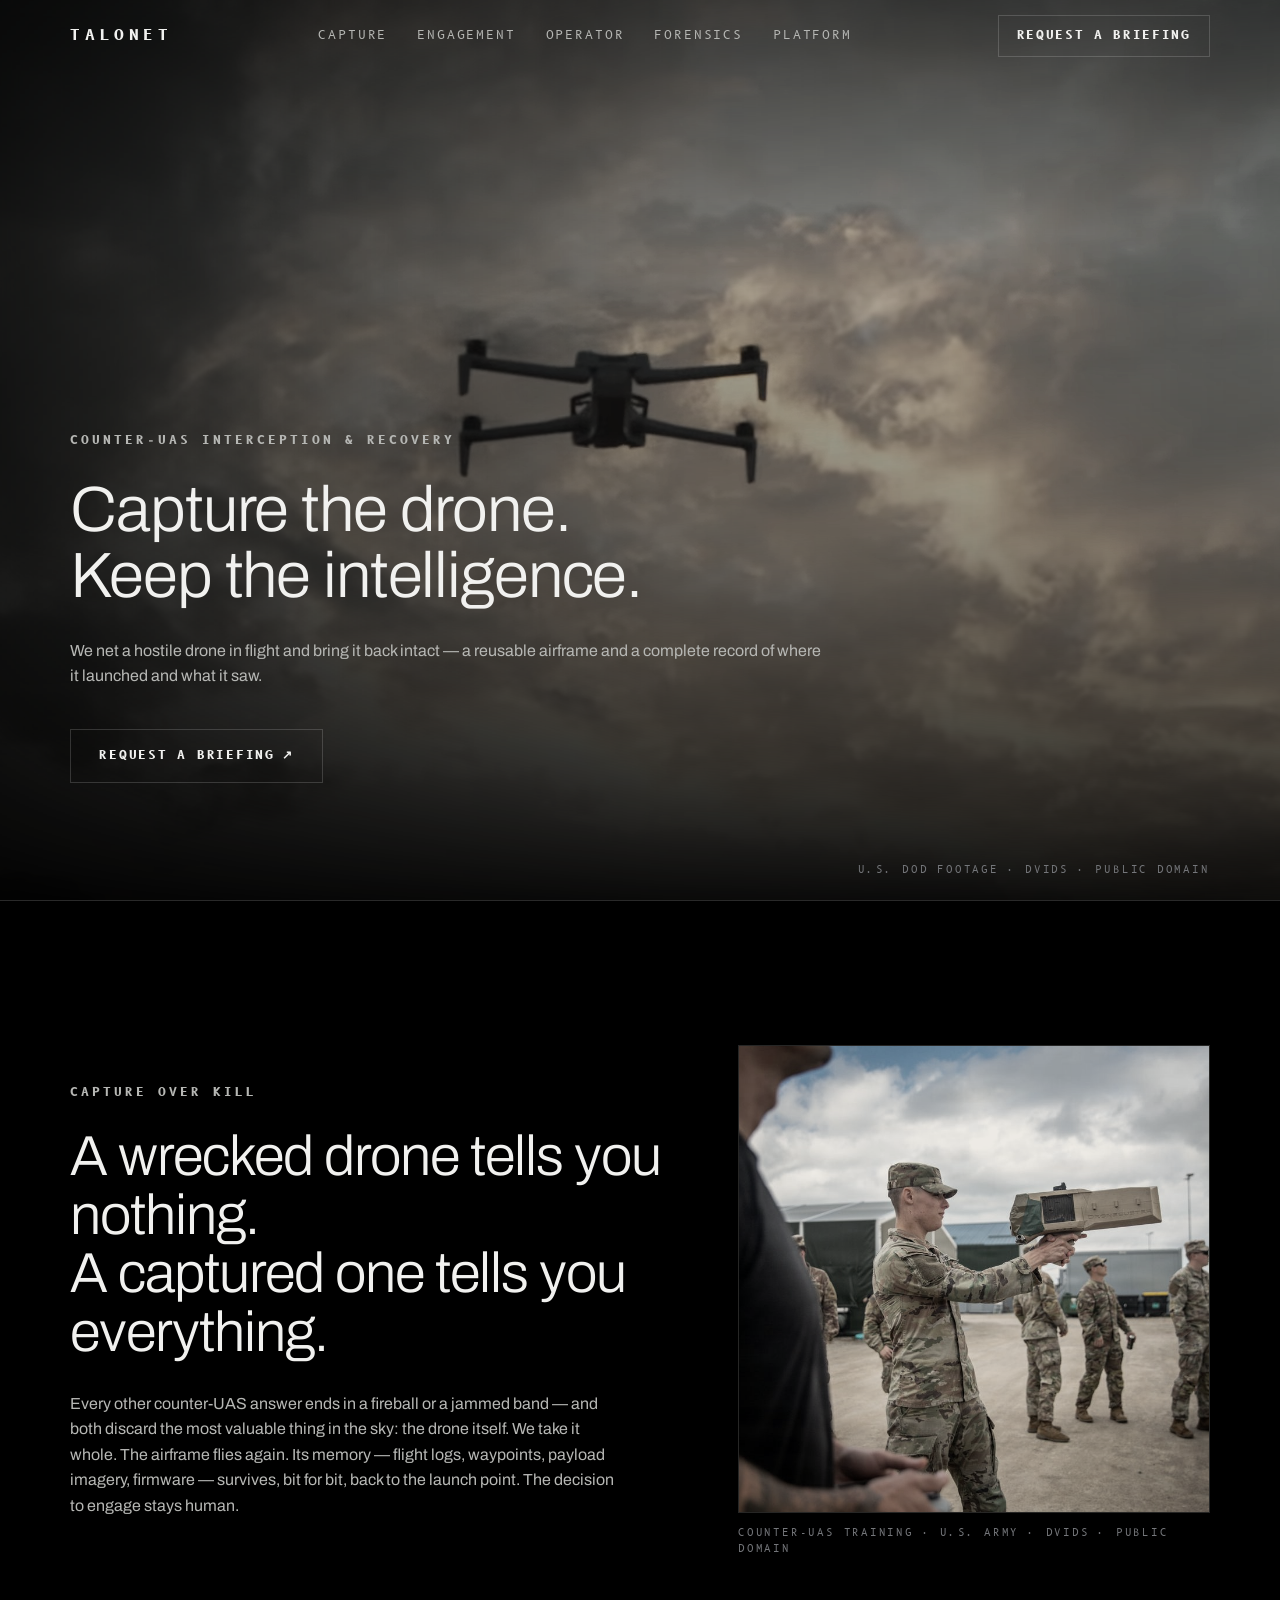
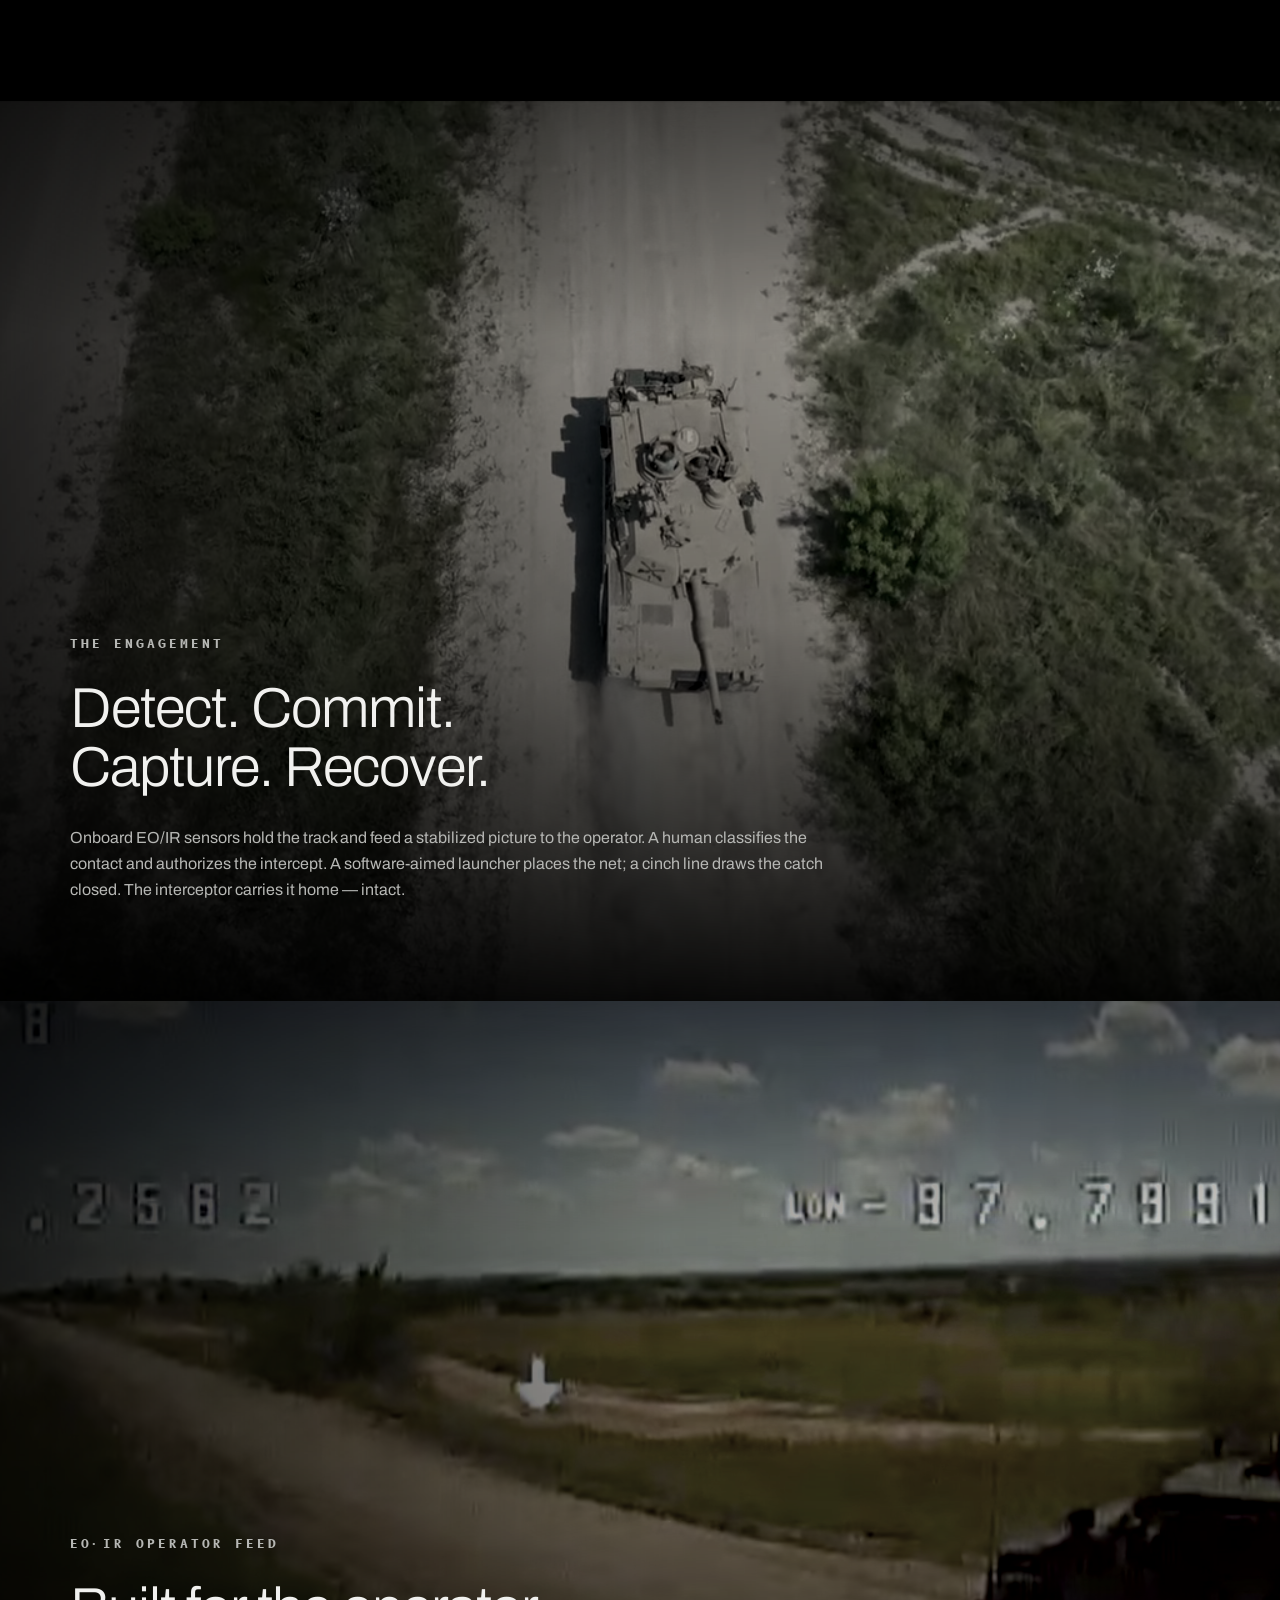
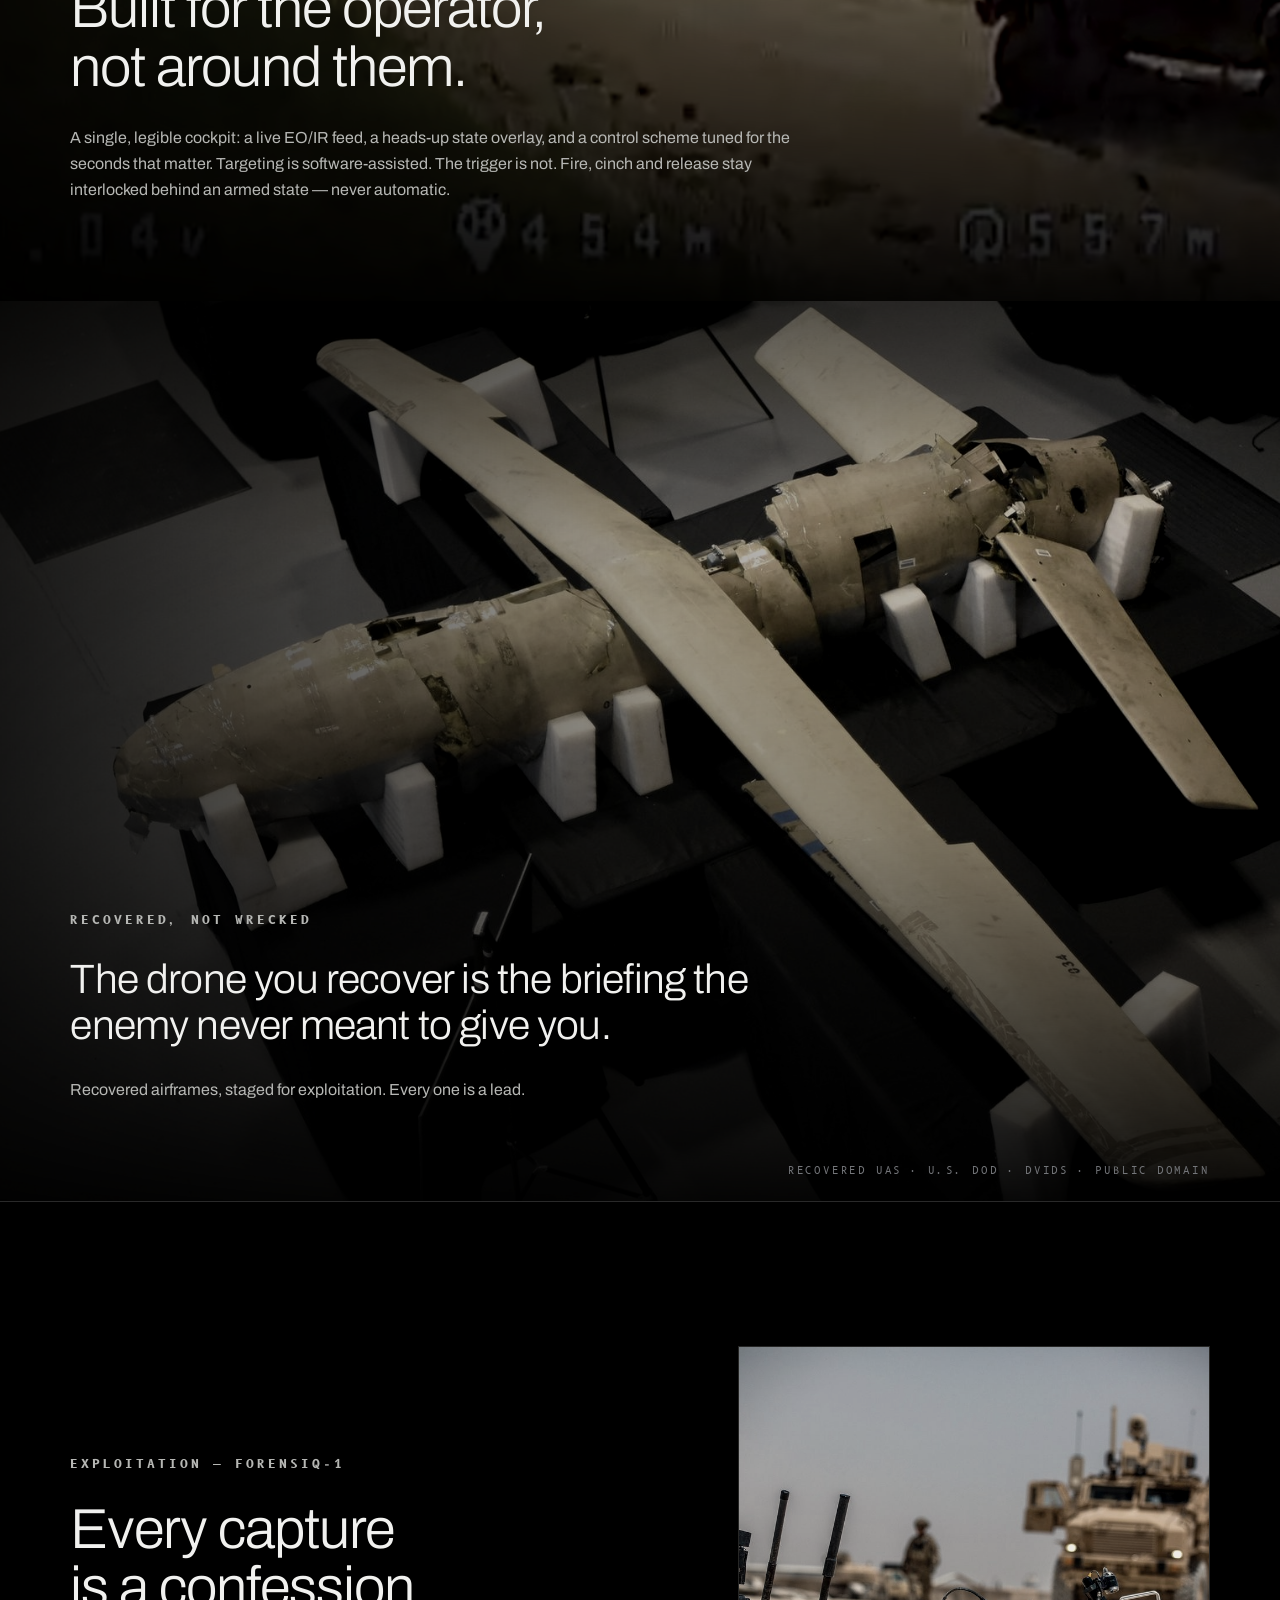
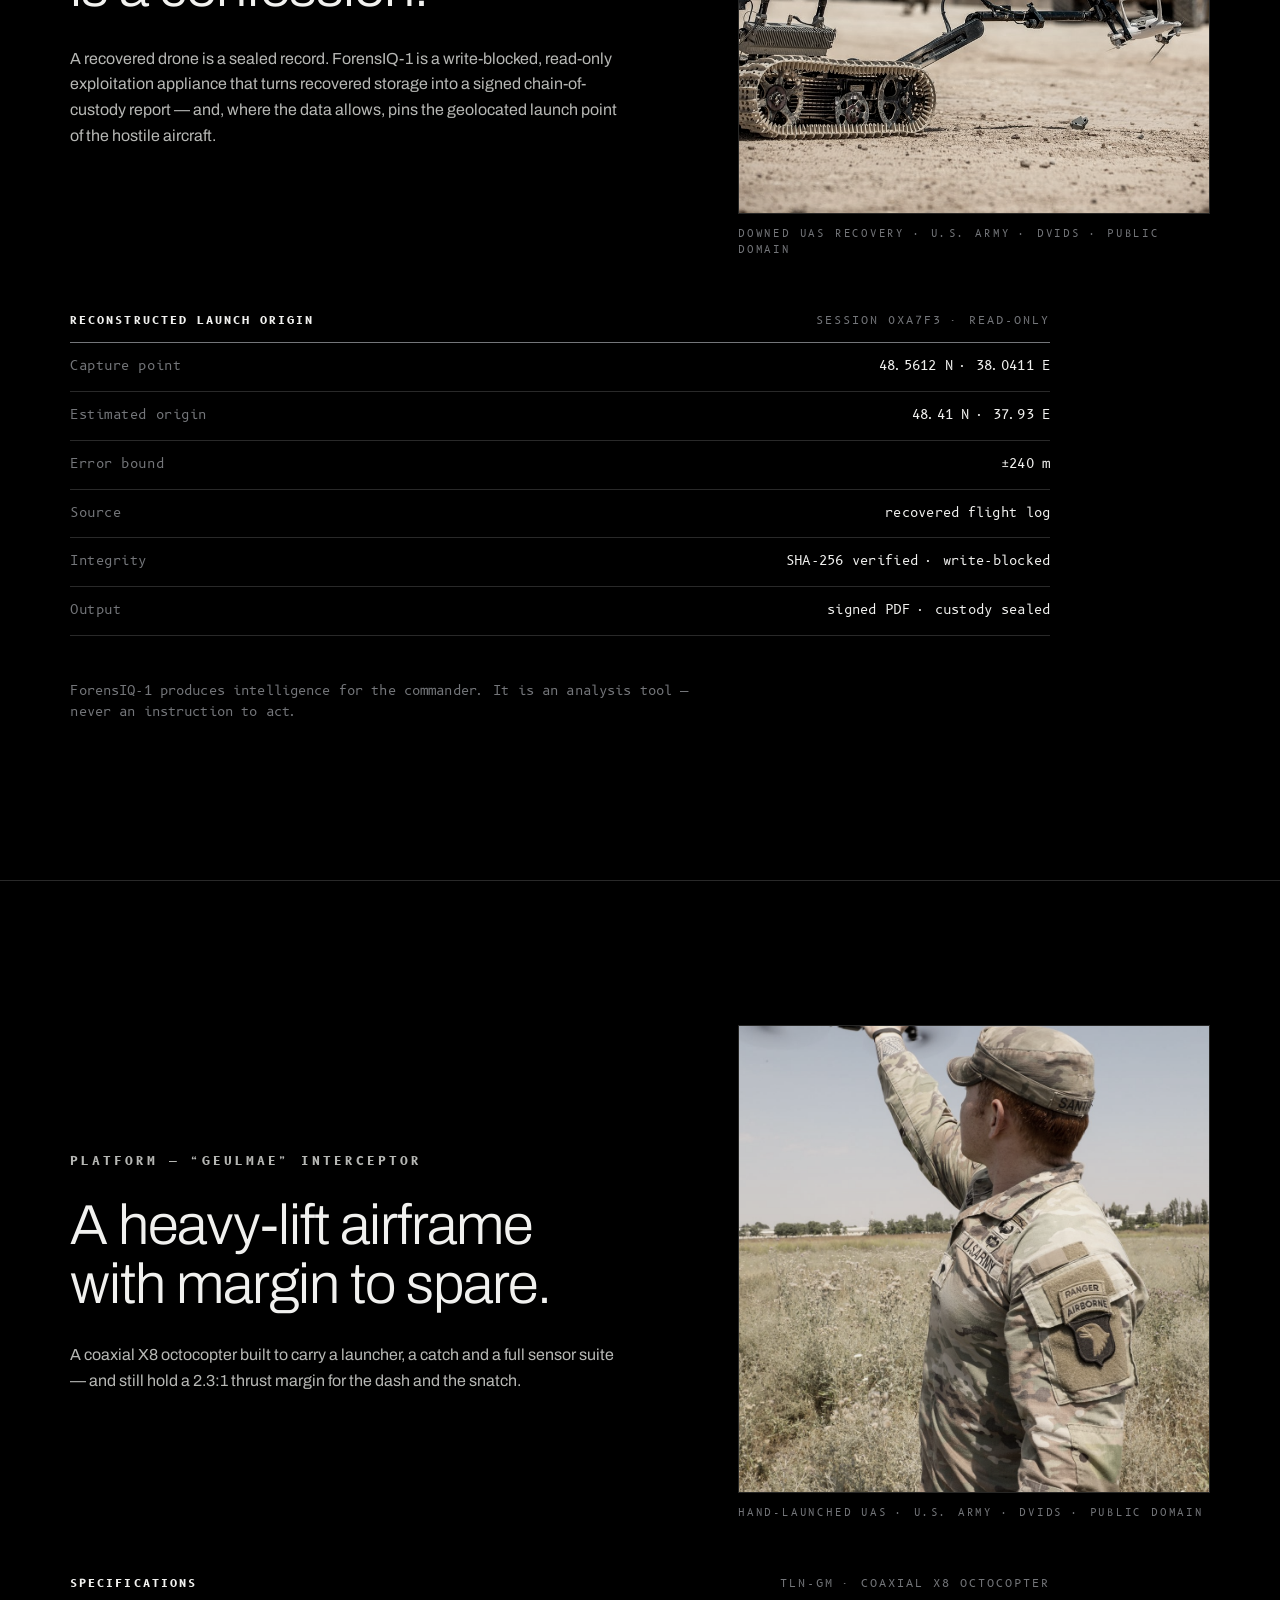
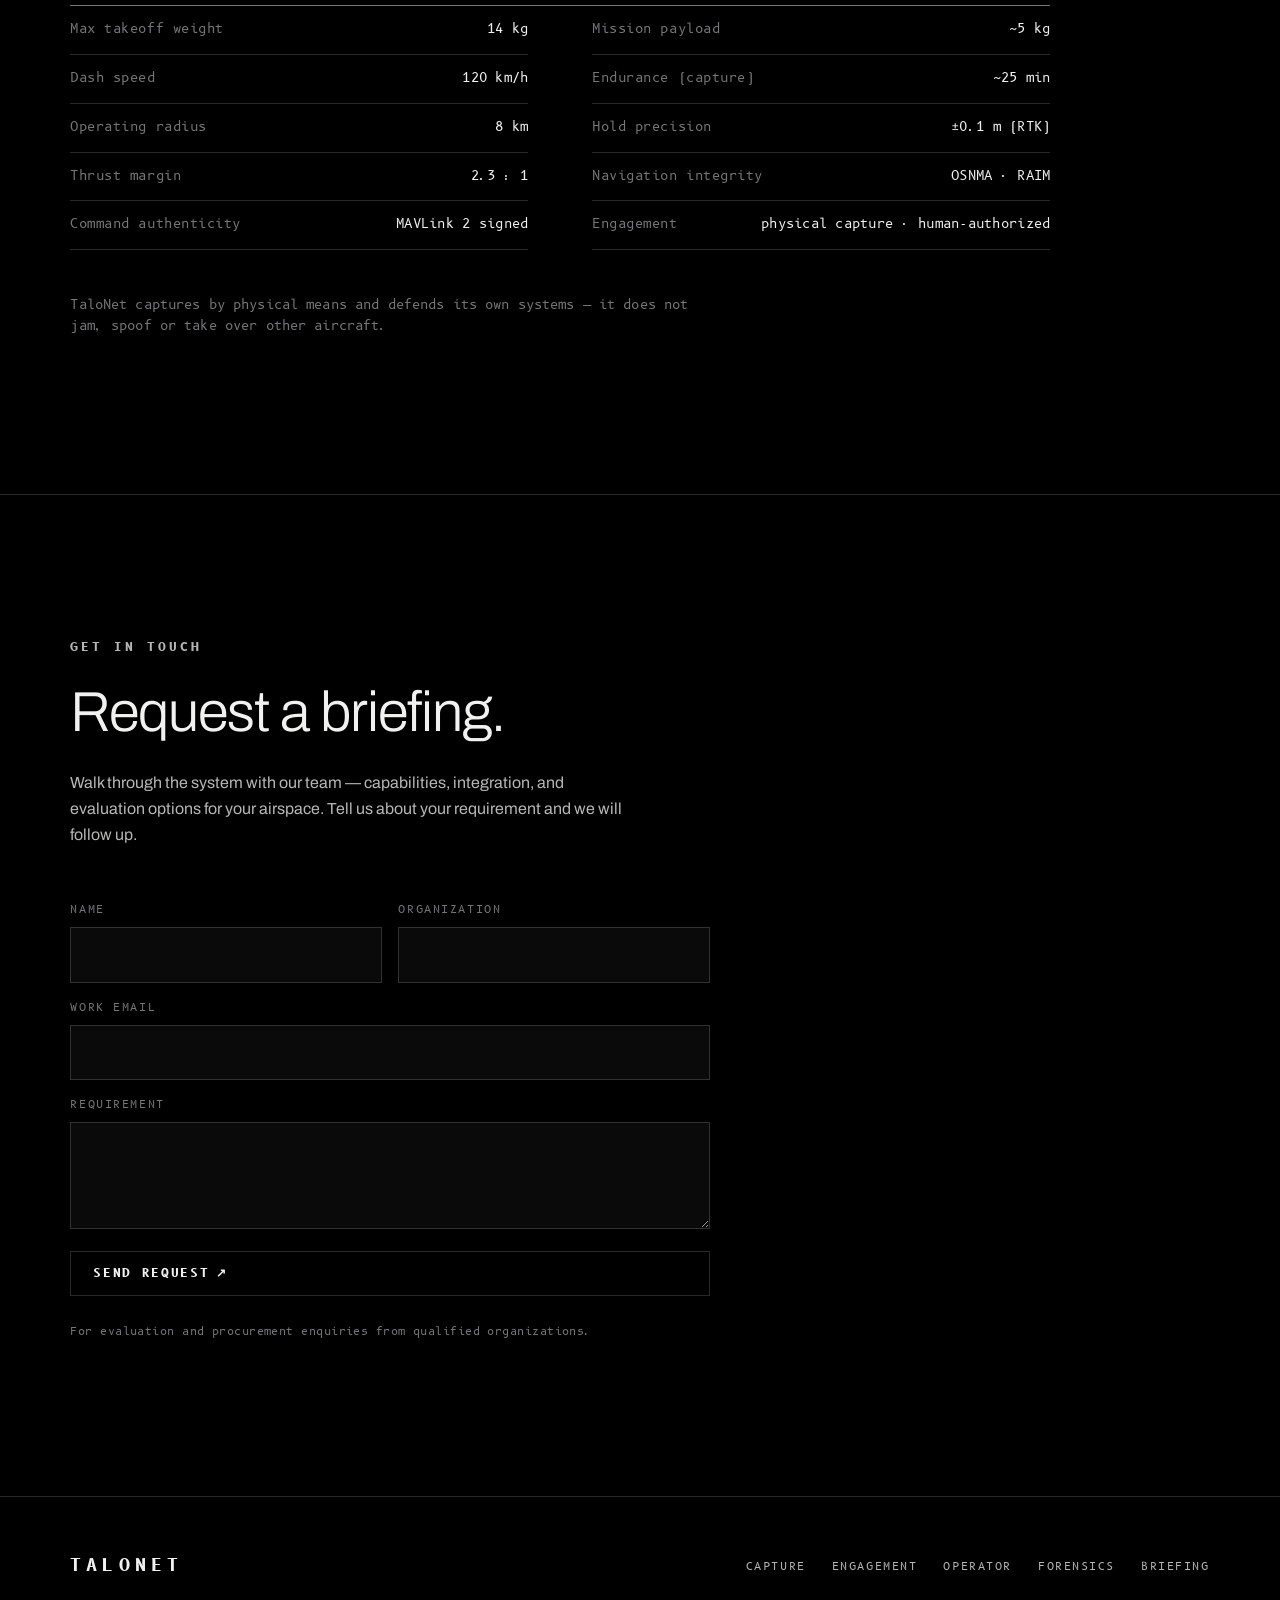
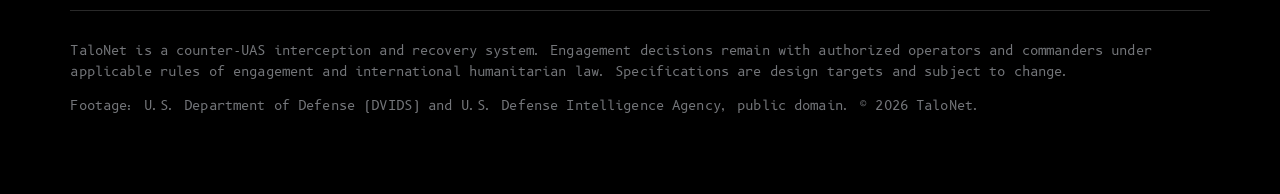
==== landing/index.html @ 40f2a9ce "landing: defense-prime rebuild — real DVIDS imagery, spec datasheets, no amber accent Co-Authored-By" ====
<!doctype html>
<html lang="en">
<head>
  <meta charset="utf-8" />
  <meta name="viewport" content="width=device-width, initial-scale=1" />
  <title>TaloNet — Capture the drone. Keep the intelligence.</title>
  <meta name="description" content="TaloNet is a counter-UAS interceptor that nets hostile drones in flight and recovers them intact — a reusable airframe and a complete forensic record of where they launched. Capture over kill." />
  <meta name="theme-color" content="#000000" />
  <meta property="og:title" content="TaloNet — Capture the drone. Keep the intelligence." />
  <meta property="og:description" content="We do not blow drones out of the sky. We take them whole — reusable airframe, recoverable intelligence, geolocated launch point." />
  <meta property="og:type" content="website" />
  <meta property="og:image" content="assets/video/hero-poster.jpg" />
  <link rel="icon" href="data:image/svg+xml,%3Csvg xmlns='http://www.w3.org/2000/svg' viewBox='0 0 24 24'%3E%3Crect width='24' height='24' fill='%23000000'/%3E%3Cg fill='none' stroke='%23e9eaea' stroke-width='1.5'%3E%3Cpath d='M4 5h16M4 12h16M4 19h16M9 5v14M15 5v14'/%3E%3C/g%3E%3C/svg%3E" />
  <link rel="preload" href="assets/fonts/archivo-var.woff2" as="font" type="font/woff2" crossorigin />
  <link rel="preload" href="assets/fonts/b612mono-400.woff2" as="font" type="font/woff2" crossorigin />
  <link rel="stylesheet" href="styles.css" />
  <noscript><style>.reveal{opacity:1!important;transform:none!important}</style></noscript>
</head>
<body id="top">

  <!-- NAV -->
  <header class="nav" id="nav">
    <div class="nav__inner">
      <a class="brand" href="#top" aria-label="TaloNet home">TALONET</a>
      <nav class="nav__links" aria-label="Primary">
        <a href="#why">Capture</a>
        <a href="#engage">Engagement</a>
        <a href="#feed">Operator</a>
        <a href="#forensics">Forensics</a>
        <a href="#platform">Platform</a>
      </nav>
      <div class="nav__cta">
        <a class="brief" href="#contact">Request a briefing</a>
        <button class="nav__toggle" id="navToggle" aria-label="Menu" aria-expanded="false">
          <svg width="24" height="24" viewBox="0 0 24 24" fill="none" stroke="currentColor" stroke-width="1.4"><path d="M3 6h18M3 12h18M3 18h18"/></svg>
        </button>
      </div>
    </div>
  </header>

  <!-- HERO -->
  <section class="band band--hero" id="hero">
    <video class="band__media" autoplay muted loop playsinline preload="metadata" poster="assets/video/hero-poster.jpg">
      <source src="assets/video/hero.webm" type="video/webm" />
      <source src="assets/video/hero.mp4" type="video/mp4" />
    </video>
    <div class="band__scrim"></div>
    <div class="band__overlay reveal">
      <p class="eyebrow">Counter-UAS interception &amp; recovery</p>
      <h1 class="display">Capture the drone.<br/>Keep the intelligence.</h1>
      <p class="lead">We net a hostile drone in flight and bring it back intact — a reusable airframe and a complete record of where it launched and what it saw.</p>
      <a class="brief brief--lg" href="#contact">Request a briefing <span aria-hidden="true">&#8599;</span></a>
    </div>
    <p class="band__credit">U.S. DoD footage · DVIDS · public domain</p>
  </section>

  <!-- CAPTURE OVER KILL (statement) -->
  <section class="statement statement--media" id="why">
    <div class="statement__inner reveal">
      <div class="statement__head">
        <div class="statement__text">
          <p class="eyebrow">Capture over kill</p>
          <h2 class="display">A wrecked drone tells you nothing.<br/>A captured one tells you everything.</h2>
          <p class="lead lead--wide">Every other counter-UAS answer ends in a fireball or a jammed band — and both discard the most valuable thing in the sky: the drone itself. We take it whole. The airframe flies again. Its memory — flight logs, waypoints, payload imagery, firmware — survives, bit for bit, back to the launch point. The decision to engage stays human.</p>
        </div>
        <figure class="shot">
          <img src="assets/counter-uas-operator.jpg" alt="U.S. Army soldiers train with a hand-held counter-UAS device against simulated aerial threats" loading="lazy" />
          <figcaption>Counter-UAS training &middot; U.S. Army &middot; DVIDS &middot; public domain</figcaption>
        </figure>
      </div>
    </div>
  </section>

  <!-- ENGAGEMENT (full-bleed video) -->
  <section class="band" id="engage">
    <video class="band__media" autoplay muted loop playsinline preload="none" poster="assets/video/engage-poster.jpg">
      <source src="assets/video/engage.webm" type="video/webm" />
      <source src="assets/video/engage.mp4" type="video/mp4" />
    </video>
    <div class="band__scrim"></div>
    <div class="band__overlay reveal">
      <p class="eyebrow">The engagement</p>
      <h2 class="display">Detect. Commit.<br/>Capture. Recover.</h2>
      <p class="lead">Onboard EO/IR sensors hold the track and feed a stabilized picture to the operator. A human classifies the contact and authorizes the intercept. A software-aimed launcher places the net; a cinch line draws the catch closed. The interceptor carries it home — intact.</p>
    </div>
  </section>

  <!-- OPERATOR FEED (full-bleed video) -->
  <section class="band" id="feed">
    <video class="band__media" autoplay muted loop playsinline preload="none" poster="assets/video/eofeed-poster.jpg">
      <source src="assets/video/eofeed.webm" type="video/webm" />
      <source src="assets/video/eofeed.mp4" type="video/mp4" />
    </video>
    <div class="band__scrim"></div>
    <div class="band__overlay reveal">
      <p class="eyebrow">EO·IR operator feed</p>
      <h2 class="display">Built for the operator,<br/>not around them.</h2>
      <p class="lead">A single, legible cockpit: a live EO/IR feed, a heads-up state overlay, and a control scheme tuned for the seconds that matter. Targeting is software-assisted. The trigger is not. Fire, cinch and release stay interlocked behind an armed state — never automatic.</p>
    </div>
  </section>

  <!-- RECOVERED (full-bleed photo) -->
  <section class="band band--photo">
    <img class="band__media" src="assets/recovered-drones.jpg" alt="A recovered hostile unmanned aircraft system staged on a display table for technical exploitation" />
    <div class="band__scrim"></div>
    <div class="band__overlay reveal">
      <p class="eyebrow">Recovered, not wrecked</p>
      <h2 class="display display--quote">The drone you recover is the briefing the enemy never meant to give you.</h2>
      <p class="lead">Recovered airframes, staged for exploitation. Every one is a lead.</p>
    </div>
    <p class="band__credit">Recovered UAS · U.S. DoD · DVIDS · public domain</p>
  </section>

  <!-- FORENSICS (statement + big figure) -->
  <section class="statement statement--forensics statement--media" id="forensics">
    <div class="statement__inner reveal">
      <div class="statement__head">
        <div class="statement__text">
          <p class="eyebrow">Exploitation — ForensIQ-1</p>
          <h2 class="display">Every capture<br/>is a confession.</h2>
          <p class="lead lead--wide">A recovered drone is a sealed record. ForensIQ-1 is a write-blocked, read-only exploitation appliance that turns recovered storage into a signed chain-of-custody report — and, where the data allows, pins the geolocated launch point of the hostile aircraft.</p>
        </div>
        <figure class="shot">
          <img src="assets/forensic-recovery.jpg" alt="A tracked robot recovers a downed unmanned aircraft system in the field for exploitation" loading="lazy" />
          <figcaption>Downed UAS recovery &middot; U.S. Army &middot; DVIDS &middot; public domain</figcaption>
        </figure>
      </div>
      <div class="sheet">
        <div class="sheet__head"><span>Reconstructed launch origin</span><span>Session 0xA7F3 · read-only</span></div>
        <dl class="spec">
          <div><dt>Capture point</dt><dd>48.5612 N&ensp;·&ensp;38.0411 E</dd></div>
          <div><dt>Estimated origin</dt><dd>48.41 N&ensp;·&ensp;37.93 E</dd></div>
          <div><dt>Error bound</dt><dd>&#177;240 m</dd></div>
          <div><dt>Source</dt><dd>recovered flight log</dd></div>
          <div><dt>Integrity</dt><dd>SHA-256 verified · write-blocked</dd></div>
          <div><dt>Output</dt><dd>signed PDF · custody sealed</dd></div>
        </dl>
      </div>
      <p class="fine">ForensIQ-1 produces intelligence for the commander. It is an analysis tool — never an instruction to act.</p>
    </div>
  </section>

  <!-- PLATFORM (big spec figures) -->
  <section class="statement statement--specs statement--media" id="platform">
    <div class="statement__inner reveal">
      <div class="statement__head">
        <div class="statement__text">
          <p class="eyebrow">Platform — &ldquo;Geulmae&rdquo; interceptor</p>
          <h2 class="display">A heavy-lift airframe<br/>with margin to spare.</h2>
          <p class="lead lead--wide">A coaxial X8 octocopter built to carry a launcher, a catch and a full sensor suite — and still hold a 2.3:1 thrust margin for the dash and the snatch.</p>
        </div>
        <figure class="shot">
          <img src="assets/platform-uas.jpg" alt="A soldier launches a small vertical-takeoff unmanned aircraft system by hand" loading="lazy" />
          <figcaption>Hand-launched UAS &middot; U.S. Army &middot; DVIDS &middot; public domain</figcaption>
        </figure>
      </div>
      <div class="sheet">
        <div class="sheet__head"><span>Specifications</span><span>TLN-GM · coaxial X8 octocopter</span></div>
        <dl class="spec spec--cols">
          <div><dt>Max takeoff weight</dt><dd>14 kg</dd></div>
          <div><dt>Mission payload</dt><dd>~5 kg</dd></div>
          <div><dt>Dash speed</dt><dd>120 km/h</dd></div>
          <div><dt>Endurance (capture)</dt><dd>~25 min</dd></div>
          <div><dt>Operating radius</dt><dd>8 km</dd></div>
          <div><dt>Hold precision</dt><dd>&#177;0.1 m (RTK)</dd></div>
          <div><dt>Thrust margin</dt><dd>2.3 : 1</dd></div>
          <div><dt>Navigation integrity</dt><dd>OSNMA · RAIM</dd></div>
          <div><dt>Command authenticity</dt><dd>MAVLink 2 signed</dd></div>
          <div><dt>Engagement</dt><dd>physical capture · human-authorized</dd></div>
        </dl>
      </div>
      <p class="fine">TaloNet captures by physical means and defends its own systems — it does not jam, spoof or take over other aircraft.</p>
    </div>
  </section>

  <!-- CONTACT -->
  <section class="statement statement--contact" id="contact">
    <div class="statement__inner reveal">
      <p class="eyebrow">Get in touch</p>
      <h2 class="display">Request a briefing.</h2>
      <p class="lead lead--wide">Walk through the system with our team — capabilities, integration, and evaluation options for your airspace. Tell us about your requirement and we will follow up.</p>
      <form class="form" id="briefForm" novalidate>
        <div class="form__grid">
          <div class="field"><label for="f-name">Name</label><input id="f-name" name="name" type="text" autocomplete="name" required /></div>
          <div class="field"><label for="f-org">Organization</label><input id="f-org" name="org" type="text" autocomplete="organization" required /></div>
        </div>
        <div class="field"><label for="f-email">Work email</label><input id="f-email" name="email" type="email" autocomplete="email" required /></div>
        <div class="field"><label for="f-msg">Requirement</label><textarea id="f-msg" name="message" rows="3"></textarea></div>
        <button class="brief brief--submit" type="submit">Send request <span aria-hidden="true">&#8599;</span></button>
        <p class="form__note">For evaluation and procurement enquiries from qualified organizations.</p>
        <div class="form__ok" id="formOk">Request received. Our team will be in touch at the address you provided.</div>
      </form>
    </div>
  </section>

  <!-- FOOTER -->
  <footer class="foot">
    <div class="foot__inner">
      <a class="brand" href="#top">TALONET</a>
      <nav class="foot__nav" aria-label="Footer">
        <a href="#why">Capture</a>
        <a href="#engage">Engagement</a>
        <a href="#feed">Operator</a>
        <a href="#forensics">Forensics</a>
        <a href="#contact">Briefing</a>
      </nav>
    </div>
    <p class="fine">TaloNet is a counter-UAS interception and recovery system. Engagement decisions remain with authorized operators and commanders under applicable rules of engagement and international humanitarian law. Specifications are design targets and subject to change.</p>
    <p class="fine foot__legal">Footage: U.S. Department of Defense (DVIDS) and U.S. Defense Intelligence Agency, public domain. &copy; <span id="year"></span> TaloNet.</p>
  </footer>

  <script src="script.js"></script>
</body>
</html>
---- landing/styles.css ----
/* TaloNet landing — defense-prime aesthetic.
   Full-bleed cinematic media, monumental display type, near-monochrome.
   Display + body: Archivo (variable, wght 100-900 / wdth 62.5-125%).
   Labels / captions / credits only: B612 Mono.
   Self-hosted fonts (SIL OFL 1.1) — no third-party CDN calls. */

@font-face {
  font-family: "Archivo";
  src: url("assets/fonts/archivo-var.woff2") format("woff2-variations"),
       url("assets/fonts/archivo-var.woff2") format("woff2");
  font-weight: 100 900;
  font-stretch: 62% 125%;
  font-style: normal;
  font-display: swap;
}
@font-face {
  font-family: "B612 Mono";
  src: url("assets/fonts/b612mono-400.woff2") format("woff2");
  font-weight: 400; font-style: normal; font-display: swap;
}
@font-face {
  font-family: "B612 Mono";
  src: url("assets/fonts/b612mono-700.woff2") format("woff2");
  font-weight: 700; font-style: normal; font-display: swap;
}

:root {
  --sans: "Archivo", system-ui, -apple-system, "Segoe UI", Roboto, sans-serif;
  --mono: "B612 Mono", ui-monospace, "SFMono-Regular", Menlo, monospace;
  --ink: #000000;
  --fg: #f1f1ef;
  --fg-dim: #b6b7b4;
  --fg-mute: #74767a;
  --line: rgba(255, 255, 255, 0.16);
  --accent: #c08a4a;          /* restrained military amber — used sparingly */
  --pad: clamp(20px, 5.5vw, 96px);
  /* unified cinematic color grade applied to every clip + photo */
  --grade: grayscale(0.42) contrast(1.07) brightness(0.9) sepia(0.10) saturate(0.85);
}

* { box-sizing: border-box; }
html { scroll-behavior: smooth; }
@media (prefers-reduced-motion: reduce) { html { scroll-behavior: auto; } }

body {
  margin: 0;
  background: var(--ink);
  color: var(--fg);
  font-family: var(--sans);
  font-weight: 400;
  font-size: 16px;
  line-height: 1.62;
  -webkit-font-smoothing: antialiased;
  text-rendering: optimizeLegibility;
}

img, video { max-width: 100%; display: block; }
a { color: inherit; text-decoration: none; }

/* ---------- display type — light, restrained, not a magazine cover ---------- */
.display {
  margin: 0;
  font-family: var(--sans);
  font-weight: 300;
  font-stretch: 100%;
  text-transform: none;
  letter-spacing: -0.018em;
  line-height: 1.04;
  font-size: clamp(2rem, 4.4vw, 3.9rem);
  max-width: 20ch;
}
h1.display { font-size: clamp(2.3rem, 5vw, 4.6rem); max-width: 18ch; }
.display--quote {
  font-weight: 300;
  letter-spacing: -0.02em;
  line-height: 1.12;
  font-size: clamp(1.7rem, 3.2vw, 3.1rem);
  max-width: 20ch;
}

/* ---------- eyebrow / mono labels ---------- */
.eyebrow {
  display: block;
  margin: 0 0 26px;
  font-family: var(--mono);
  font-size: 0.72rem; font-weight: 700;
  letter-spacing: 0.26em; text-transform: uppercase;
  color: var(--fg-dim);
}

.lead {
  margin: 28px 0 0;
  max-width: 46ch;
  color: var(--fg-dim);
  font-size: clamp(1rem, 1.25vw, 1.22rem);
  line-height: 1.6;
  font-weight: 400;
}
.lead--wide { max-width: 62ch; }
.fine { color: var(--fg-mute); font-size: 0.82rem; line-height: 1.6; font-family: var(--mono); letter-spacing: 0.01em; }
.amber { color: var(--accent); }

/* ---------- briefing link (the single CTA style) ---------- */
.brief {
  display: inline-flex; align-items: center; gap: 0.6em;
  font-family: var(--mono);
  font-size: 0.74rem; font-weight: 700;
  letter-spacing: 0.14em; text-transform: uppercase;
  color: var(--fg);
  border: 1px solid var(--line);
  padding: 13px 22px;
  background: transparent;
  cursor: pointer;
  transition: background .18s ease, color .18s ease, border-color .18s ease;
}
.brief:hover { background: var(--fg); color: var(--ink); border-color: var(--fg); }
.brief--lg { margin-top: 40px; padding: 16px 28px; font-size: 0.78rem; }
.brief--submit { margin-top: 6px; }

/* ---------- nav ---------- */
.nav {
  position: fixed; inset: 0 0 auto 0; z-index: 50;
  transition: background .25s ease, border-color .25s ease, backdrop-filter .25s ease;
  border-bottom: 1px solid transparent;
}
.nav.is-stuck {
  background: rgba(0, 0, 0, 0.72);
  backdrop-filter: blur(12px);
  border-bottom-color: var(--line);
}
.nav__inner {
  display: flex; align-items: center; justify-content: space-between;
  height: 72px; padding: 0 var(--pad);
}
.brand { font-family: var(--mono); font-weight: 700; letter-spacing: 0.3em; font-size: 0.95rem; }
.nav__links { display: flex; gap: 30px; }
.nav__links a {
  font-family: var(--mono); font-size: 0.72rem; letter-spacing: 0.16em;
  text-transform: uppercase; color: var(--fg-dim); transition: color .15s ease;
}
.nav__links a:hover { color: var(--fg); }
.nav__cta { display: flex; align-items: center; gap: 14px; }
.nav .brief { padding: 10px 18px; }
.nav__toggle { display: none; background: none; border: 0; color: var(--fg); cursor: pointer; padding: 4px; }

/* ---------- full-bleed media band ---------- */
.band {
  position: relative;
  min-height: 100svh;
  display: flex; align-items: flex-end;
  overflow: hidden;
}
.band__media {
  position: absolute; inset: 0;
  width: 100%; height: 100%; object-fit: cover;
  z-index: 0;
  filter: var(--grade);
}
.band--photo .band__media { filter: var(--grade) contrast(1.04); }
.band__scrim {
  position: absolute; inset: 0; z-index: 1;
  background:
    linear-gradient(180deg, rgba(0,0,0,.55) 0%, rgba(0,0,0,.10) 26%, rgba(0,0,0,.30) 58%, rgba(0,0,0,.94) 100%),
    linear-gradient(90deg, rgba(0,0,0,.78) 0%, rgba(0,0,0,.20) 52%, rgba(0,0,0,0) 100%);
}
.band__overlay {
  position: relative; z-index: 2;
  width: 100%;
  padding: 0 var(--pad) clamp(64px, 11vh, 140px);
  max-width: 1320px;
}
.band__overlay > * { max-width: 760px; }
.band--hero .band__overlay { padding-bottom: clamp(80px, 13vh, 160px); }
.band__credit {
  position: absolute; right: var(--pad); bottom: 22px; z-index: 2; margin: 0;
  font-family: var(--mono); font-size: 0.62rem; letter-spacing: 0.18em;
  text-transform: uppercase; color: var(--fg-mute);
}

/* ---------- statement (no media) band ---------- */
.statement {
  display: flex; align-items: center;
  min-height: 88vh;
  padding: clamp(96px, 16vh, 200px) var(--pad);
  border-top: 1px solid var(--line);
}
.statement--contact { min-height: auto; padding-bottom: clamp(110px, 16vh, 200px); }
.statement__inner { width: 100%; max-width: 1320px; margin: 0 auto; }

/* statement section with a supporting photo (partial fill, not full-bleed) */
.statement--media .statement__head {
  display: grid;
  grid-template-columns: minmax(0, 1.05fr) minmax(0, 0.82fr);
  gap: clamp(36px, 5vw, 92px);
  align-items: center;
}
.statement--media .statement__text { min-width: 0; }
.shot { margin: 0; min-width: 0; }
.shot img {
  display: block; width: 100%; height: clamp(320px, 52vh, 560px);
  object-fit: cover; border: 1px solid var(--line); border-radius: 0;
  filter: var(--grade);
}
.shot figcaption {
  margin-top: 12px;
  font-family: var(--mono); font-size: 0.62rem;
  letter-spacing: 0.18em; text-transform: uppercase; color: var(--fg-mute);
}

/* ---------- specification datasheet (cut sheet) ---------- */
.sheet { margin: clamp(40px, 6vh, 72px) 0 0; max-width: 980px; }
.sheet__head {
  display: flex; justify-content: space-between; gap: 16px; flex-wrap: wrap;
  padding-bottom: 12px; border-bottom: 1px solid var(--fg-mute);
  font-family: var(--mono); font-size: 0.7rem; font-weight: 700;
  letter-spacing: 0.18em; text-transform: uppercase;
}
.sheet__head span:first-child { color: var(--fg); }
.sheet__head span:last-child { color: var(--fg-mute); font-weight: 400; }
.spec { margin: 0; display: grid; grid-template-columns: 1fr; }
.spec--cols { grid-template-columns: 1fr 1fr; column-gap: clamp(36px, 5vw, 88px); }
.spec > div {
  display: flex; align-items: baseline; justify-content: space-between; gap: 18px;
  padding: 13px 0; border-bottom: 1px solid var(--line);
}
.spec dt {
  font-family: var(--mono); font-size: 0.8rem; letter-spacing: 0.04em;
  color: var(--fg-mute); white-space: nowrap;
}
.spec dd {
  margin: 0; text-align: right;
  font-family: var(--mono); font-size: 0.84rem; letter-spacing: 0.02em;
  color: var(--fg); font-variant-numeric: tabular-nums;
}

.statement--forensics .fine,
.statement--specs .fine { margin-top: clamp(32px, 5vh, 52px); max-width: 80ch; }

/* ---------- contact form ---------- */
.form { display: grid; gap: 16px; max-width: 640px; margin-top: clamp(40px, 6vh, 64px); }
.form__grid { display: grid; grid-template-columns: 1fr 1fr; gap: 16px; }
.field { display: grid; gap: 8px; }
.field label {
  font-family: var(--mono); font-size: 0.7rem; letter-spacing: 0.14em;
  text-transform: uppercase; color: var(--fg-mute);
}
.field input, .field textarea {
  background: #0a0a0b; border: 1px solid var(--line); border-radius: 0;
  color: var(--fg); padding: 14px 16px; font: inherit; font-size: 0.98rem; resize: vertical;
}
.field input:focus, .field textarea:focus { outline: none; border-color: var(--accent); }
.form__note { font-family: var(--mono); font-size: 0.7rem; letter-spacing: 0.04em; color: var(--fg-mute); }
.form__ok { display: none; padding: 18px; border: 1px solid var(--line); color: var(--fg-dim); font-size: 0.92rem; }
.form__ok.is-on { display: block; }

/* ---------- footer ---------- */
.foot { border-top: 1px solid var(--line); padding: 56px var(--pad) 64px; }
.foot__inner {
  display: flex; align-items: center; justify-content: space-between; gap: 20px;
  flex-wrap: wrap; padding-bottom: 30px; margin-bottom: 30px; border-bottom: 1px solid var(--line);
}
.foot .brand { font-size: 1.05rem; }
.foot__nav { display: flex; gap: 26px; flex-wrap: wrap; }
.foot__nav a {
  font-family: var(--mono); font-size: 0.7rem; letter-spacing: 0.14em;
  text-transform: uppercase; color: var(--fg-dim);
}
.foot__nav a:hover { color: var(--fg); }
.foot__legal { margin-top: 12px; }

/* ---------- reveal ---------- */
.reveal { opacity: 0; transform: translateY(18px); transition: opacity .7s ease, transform .7s ease; }
.reveal.is-in { opacity: 1; transform: none; }
@media (prefers-reduced-motion: reduce) { .reveal { opacity: 1; transform: none; transition: none; } }

/* ---------- responsive ---------- */
@media (max-width: 920px) {
  .nav__links { display: none; }
  .nav.is-open .nav__links {
    display: flex; flex-direction: column; gap: 8px;
    position: absolute; top: 72px; left: 0; right: 0;
    background: rgba(0,0,0,.97); backdrop-filter: blur(12px);
    border-bottom: 1px solid var(--line); padding: 20px var(--pad) 26px;
  }
  .nav__toggle { display: inline-flex; }
  .nav__cta .brief { display: none; }
  .spec--cols { grid-template-columns: 1fr; }
  .statement--media .statement__head { grid-template-columns: 1fr; gap: clamp(28px, 5vh, 44px); }
  .shot img { height: clamp(240px, 46vh, 380px); }
}
@media (max-width: 600px) {
  .form__grid { grid-template-columns: 1fr; }
  .spec dt { white-space: normal; }
  .band__credit { right: var(--pad); font-size: 0.56rem; }
}
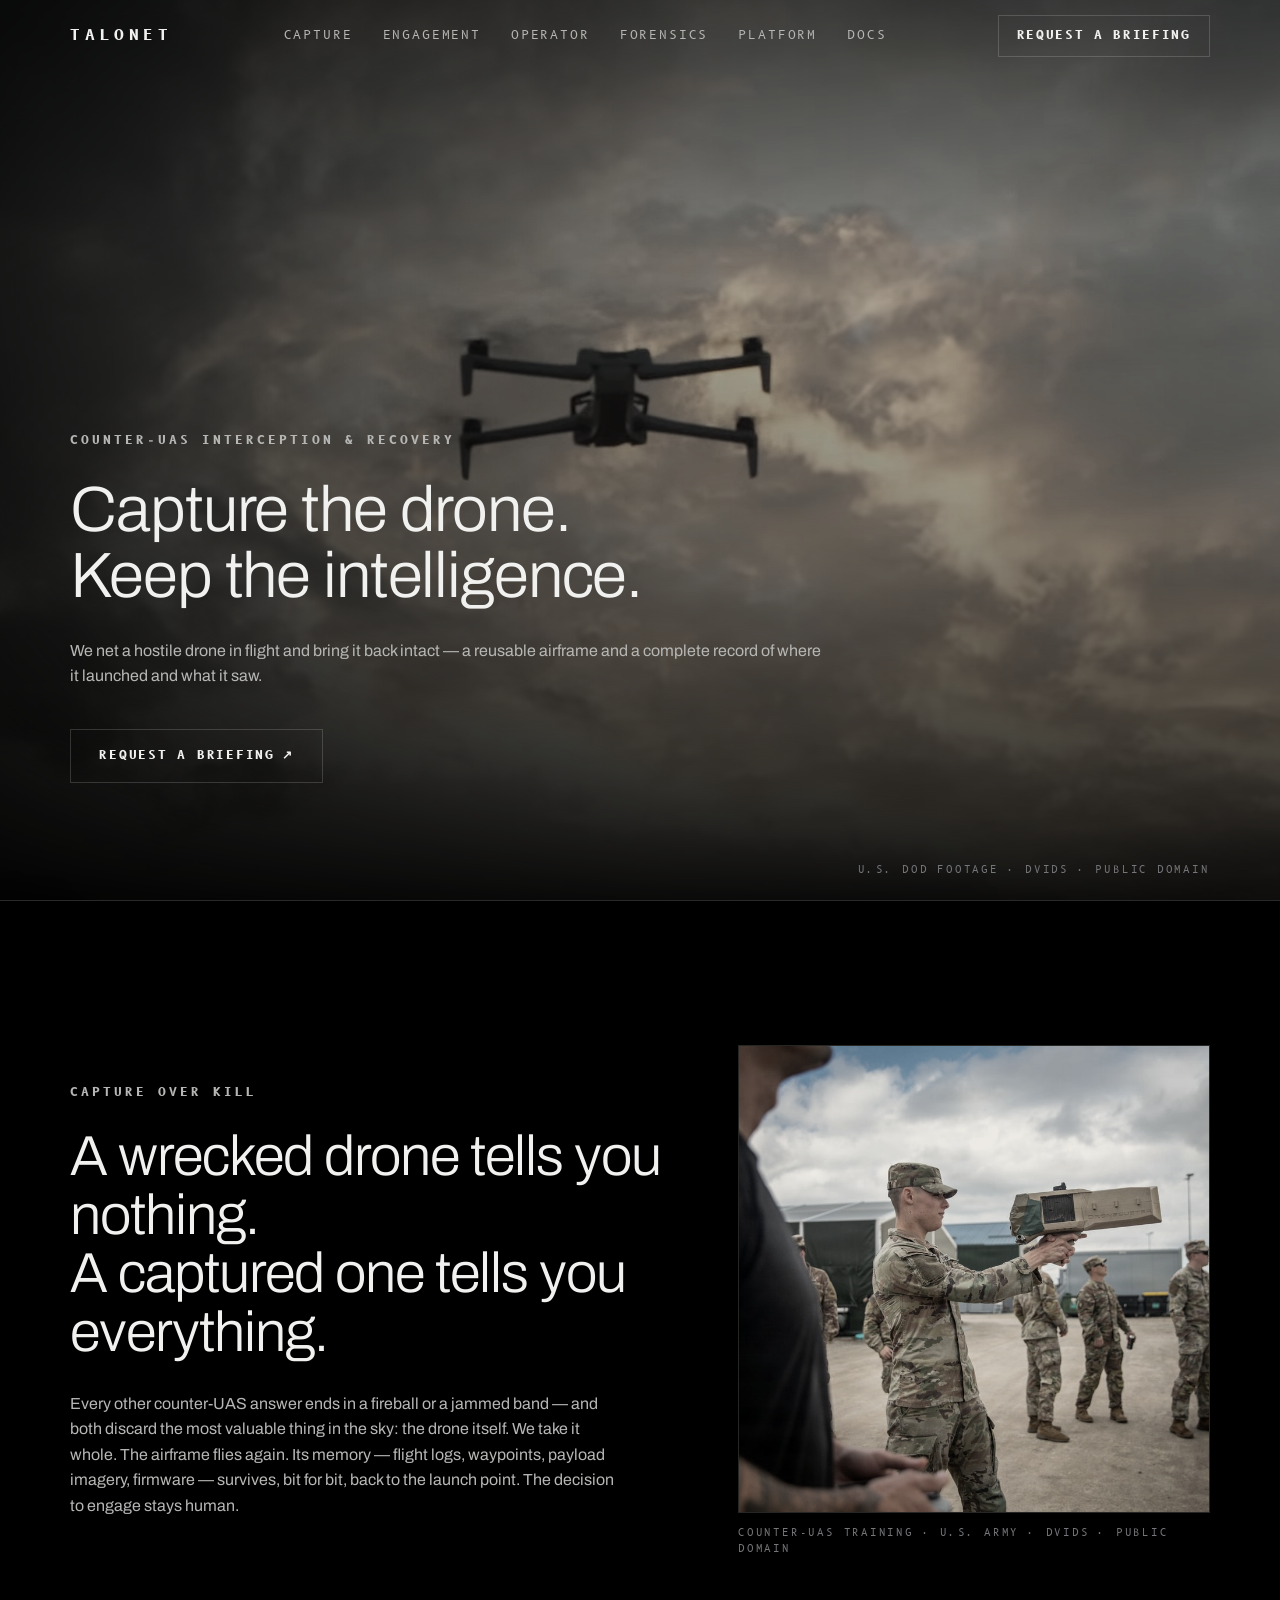
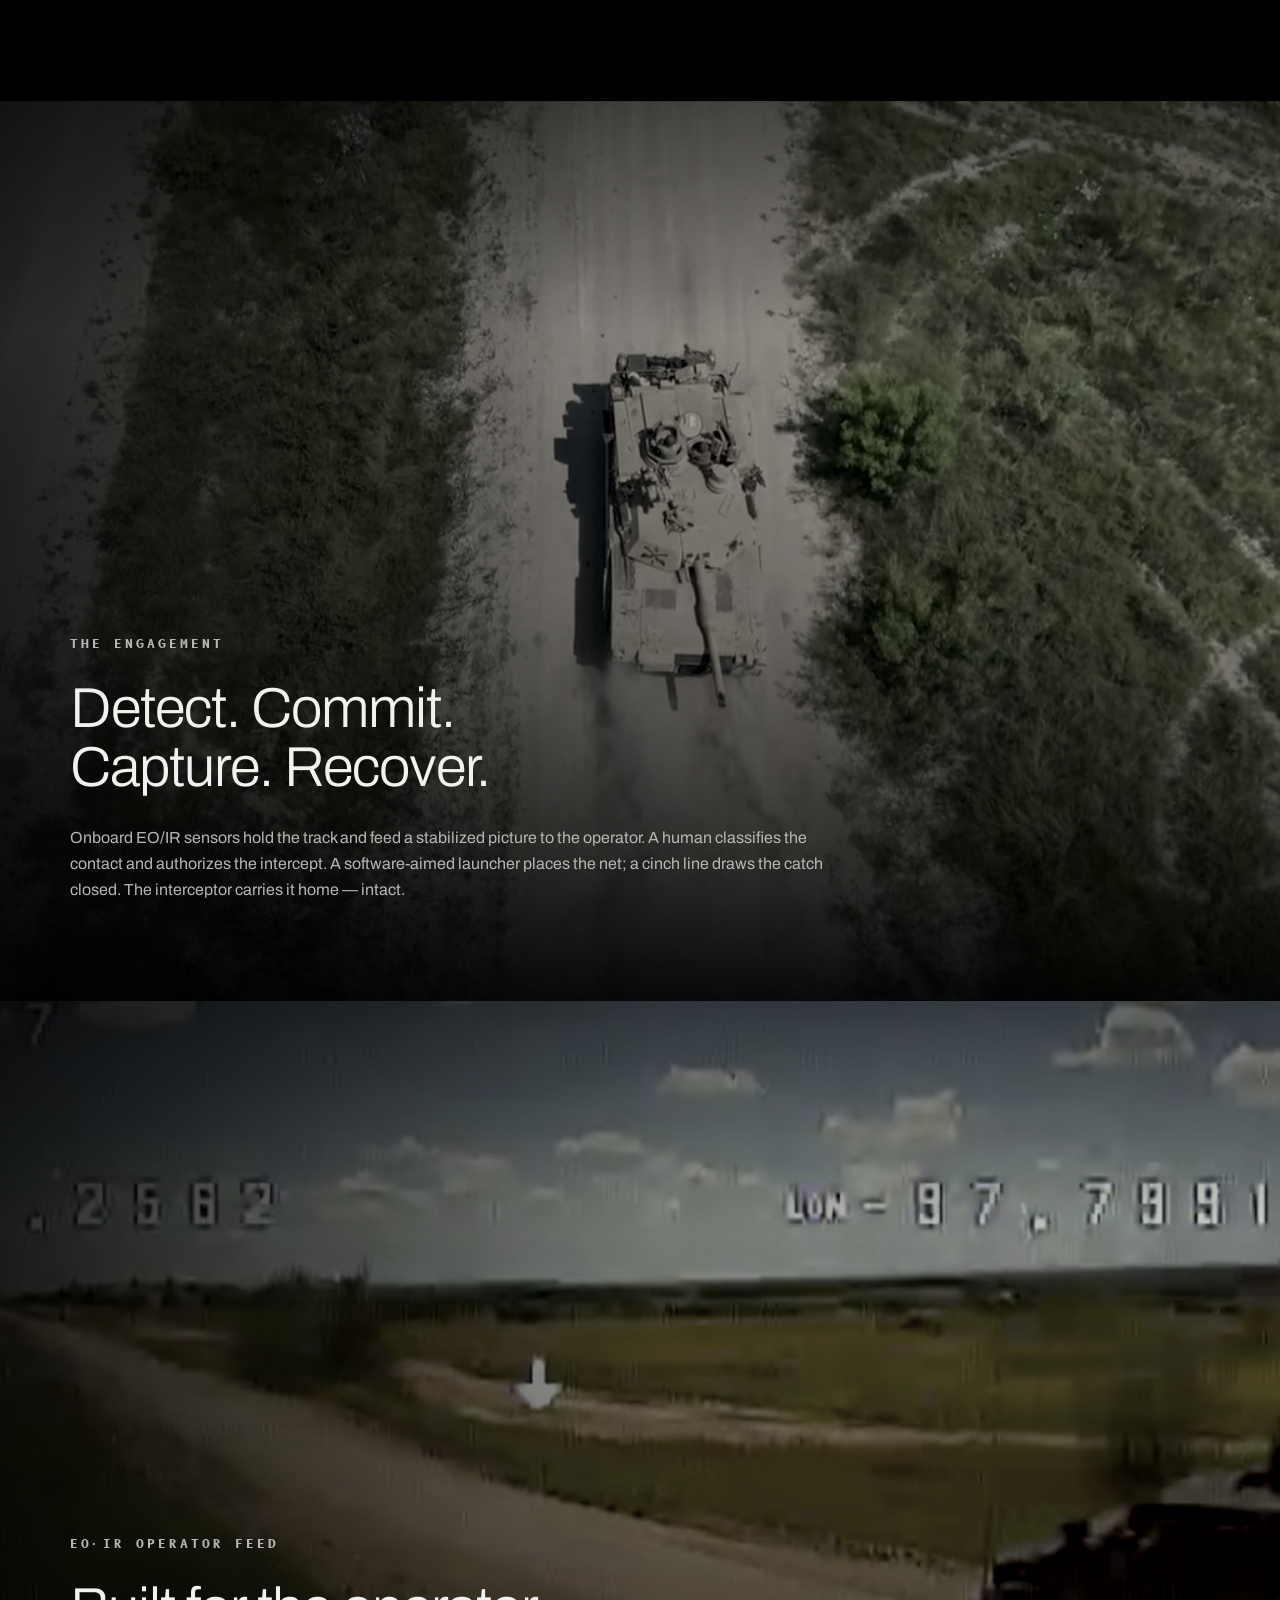
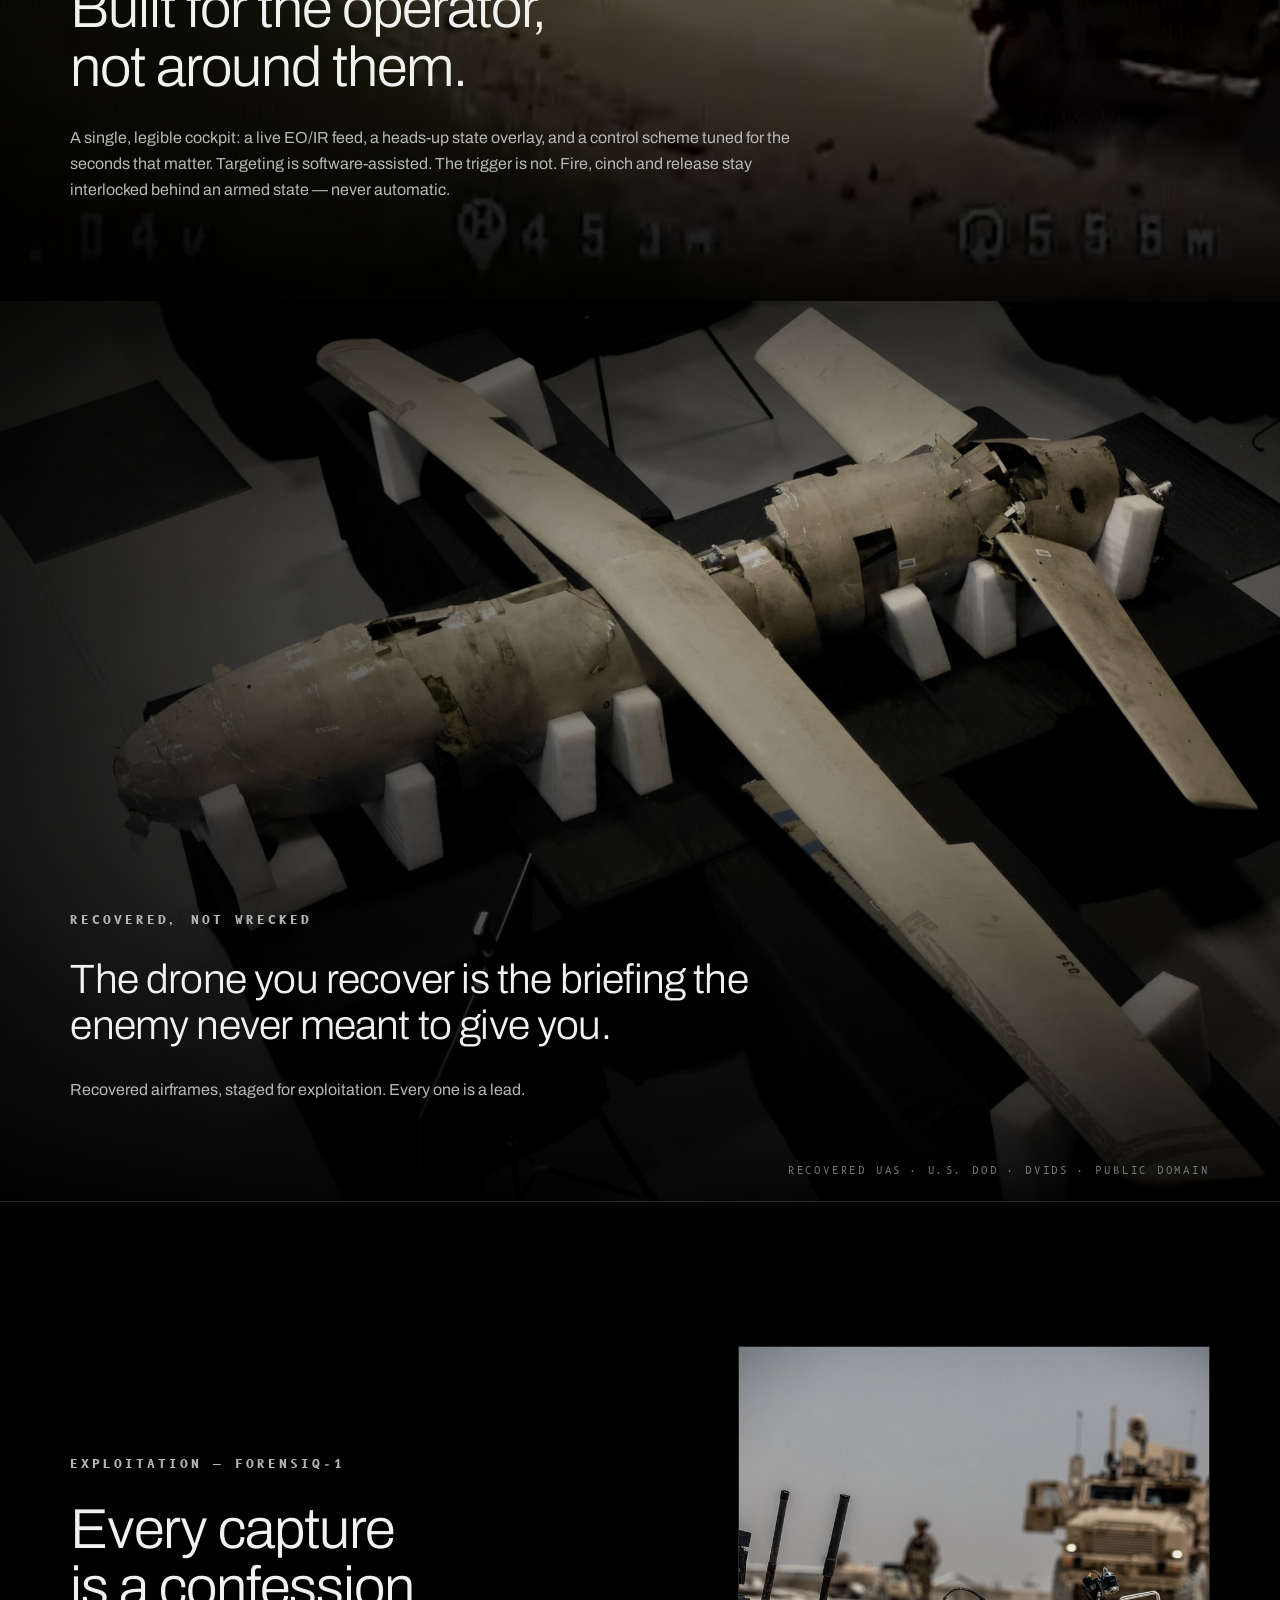
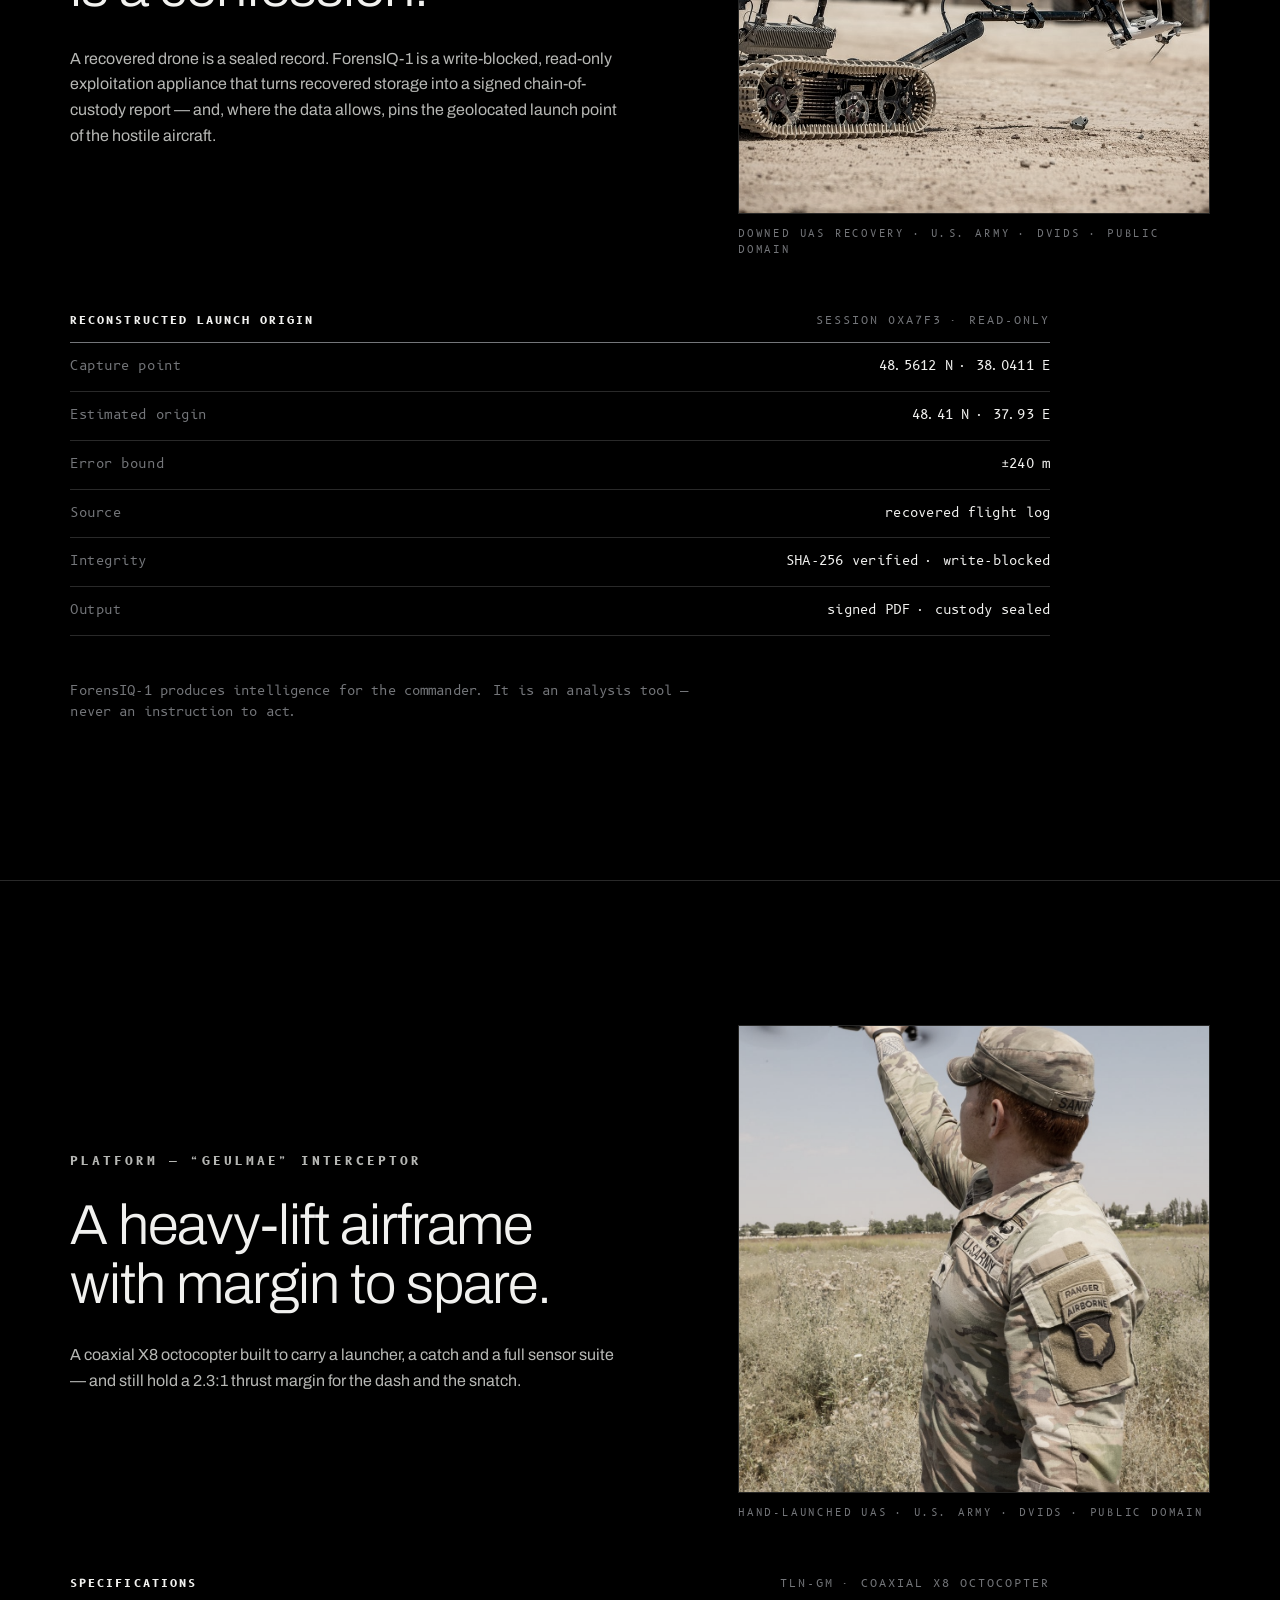
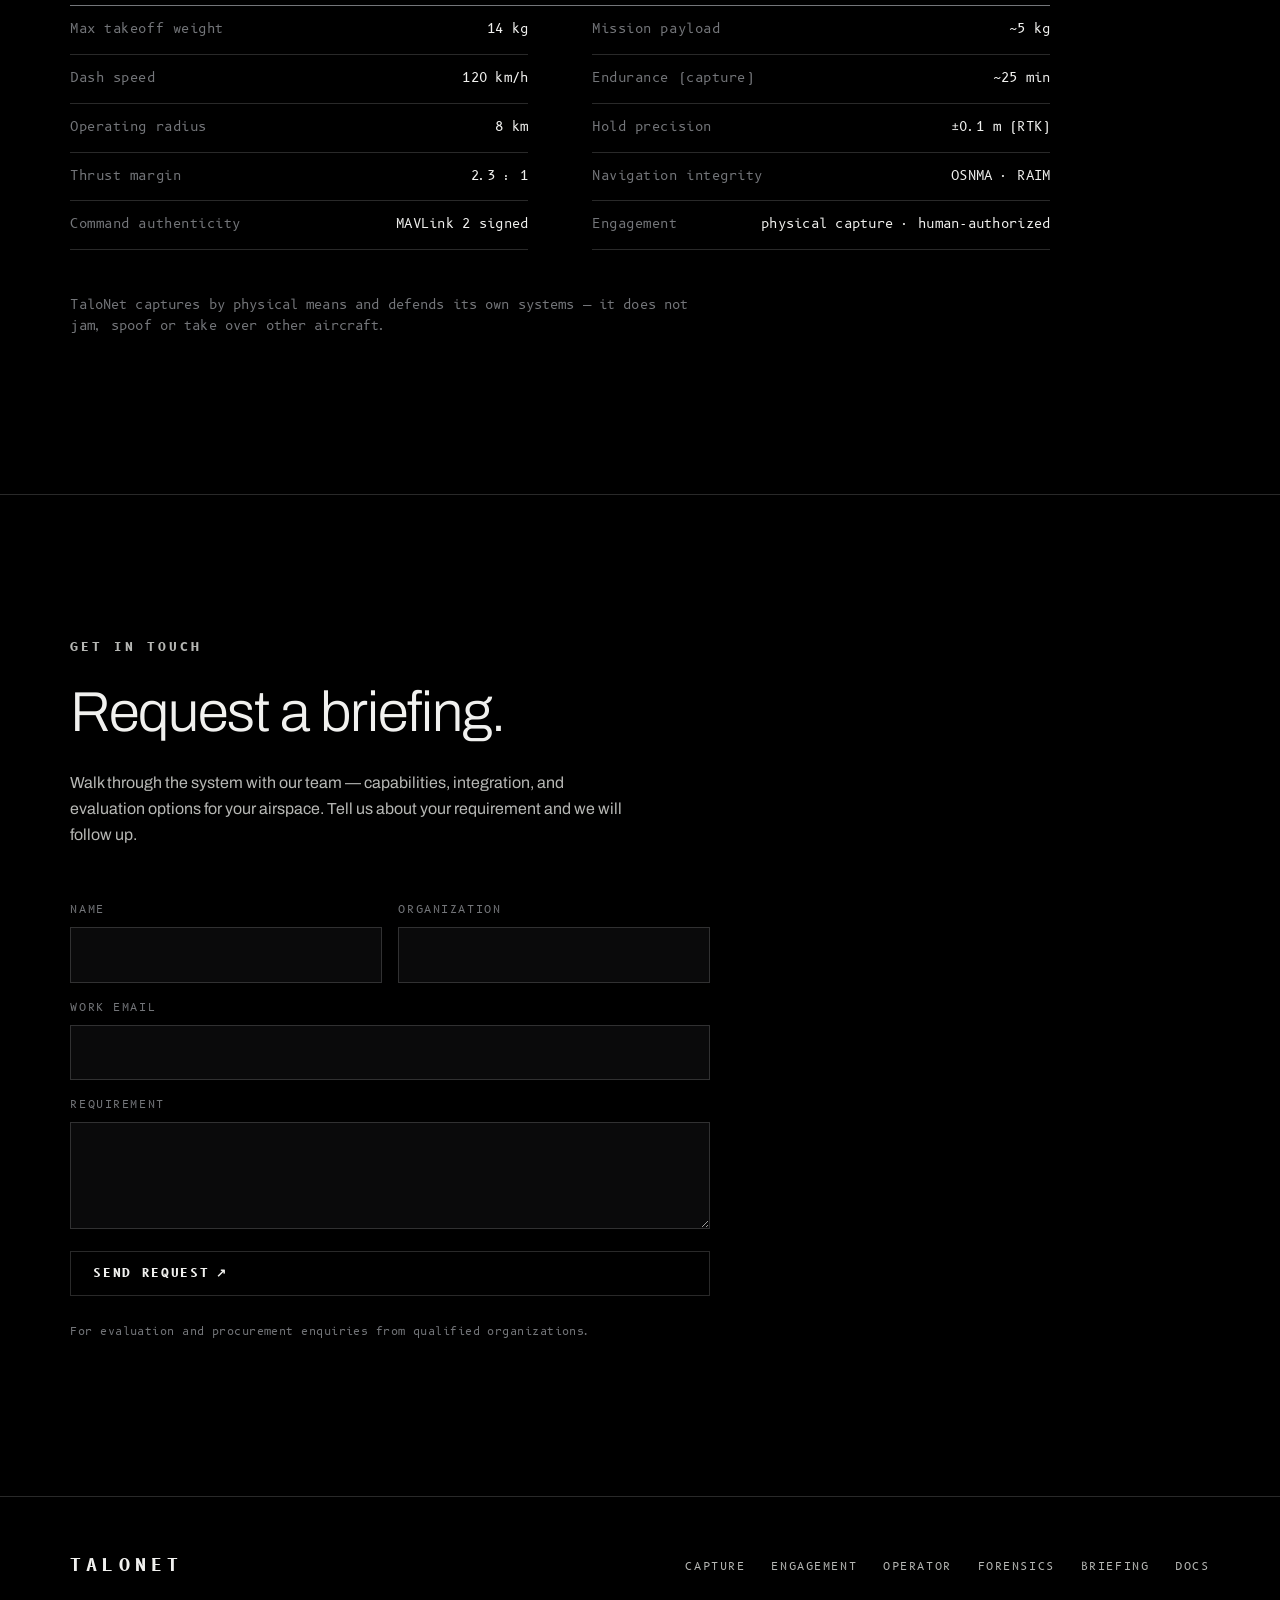
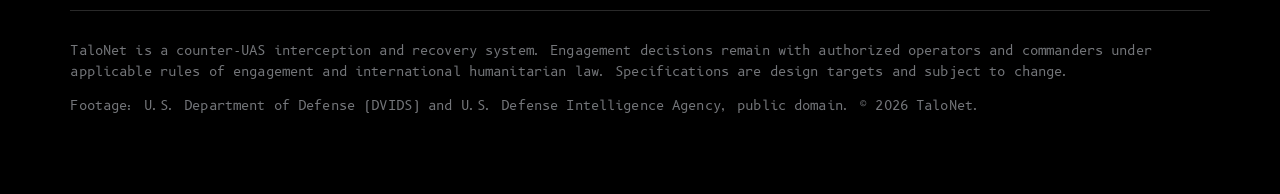
==== commit a7b7b921: "landing: chromeless hero autoplay + minimal /docs page from source Co-Authored-By: flyjw12 <gkjuwon@" ====
--- a/landing/index.html
+++ b/landing/index.html
@@ -28,6 +28,7 @@
         <a href="#feed">Operator</a>
         <a href="#forensics">Forensics</a>
         <a href="#platform">Platform</a>
+        <a href="docs.html">Docs</a>
       </nav>
       <div class="nav__cta">
         <a class="brief" href="#contact">Request a briefing</a>
@@ -203,6 +204,7 @@
         <a href="#feed">Operator</a>
         <a href="#forensics">Forensics</a>
         <a href="#contact">Briefing</a>
+        <a href="docs.html">Docs</a>
       </nav>
     </div>
     <p class="fine">TaloNet is a counter-UAS interception and recovery system. Engagement decisions remain with authorized operators and commanders under applicable rules of engagement and international humanitarian law. Specifications are design targets and subject to change.</p>
--- a/landing/styles.css
+++ b/landing/styles.css
@@ -157,6 +157,13 @@
   filter: var(--grade);
 }
 .band--photo .band__media { filter: var(--grade) contrast(1.04); }
+/* keep background loops chromeless — hide iOS' "tap to play" overlay button */
+video.band__media::-webkit-media-controls,
+video.band__media::-webkit-media-controls-start-playback-button,
+video.band__media::-webkit-media-controls-play-button {
+  display: none !important;
+  -webkit-appearance: none;
+}
 .band__scrim {
   position: absolute; inset: 0; z-index: 1;
   background:
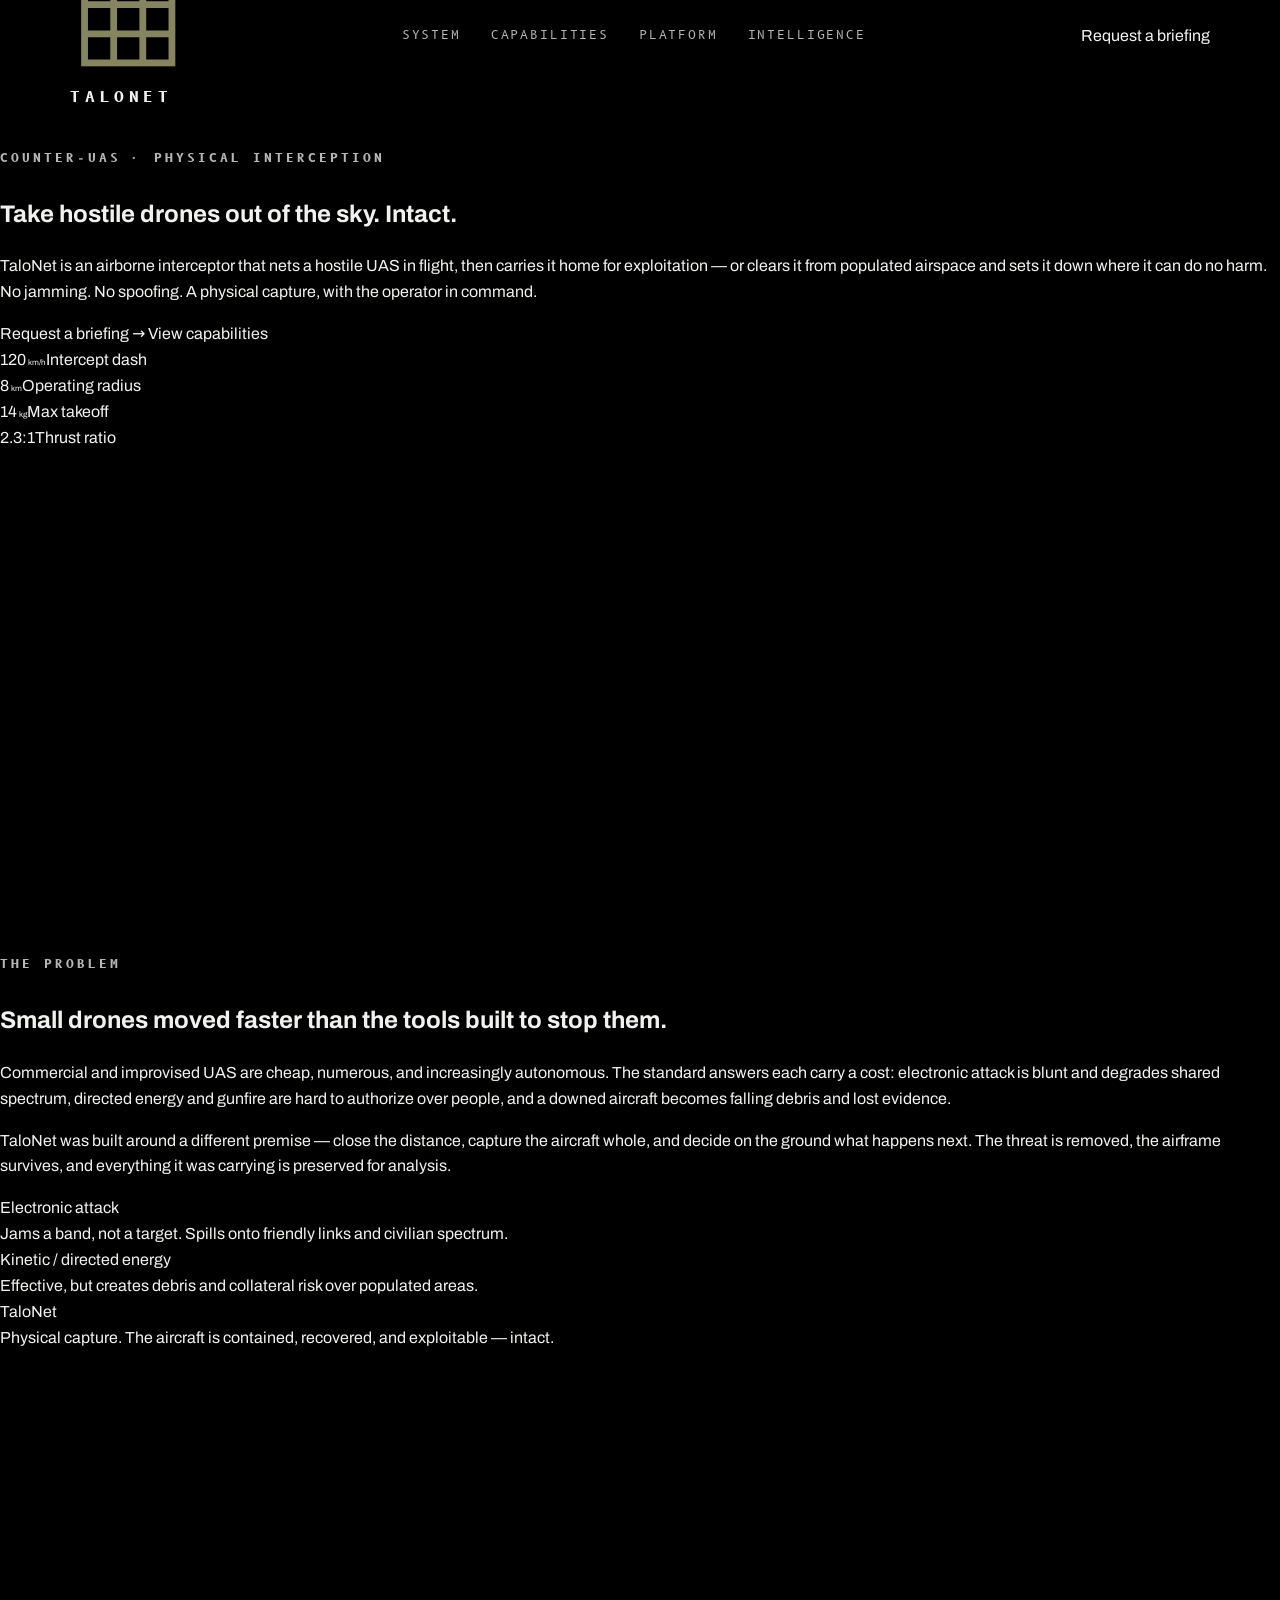
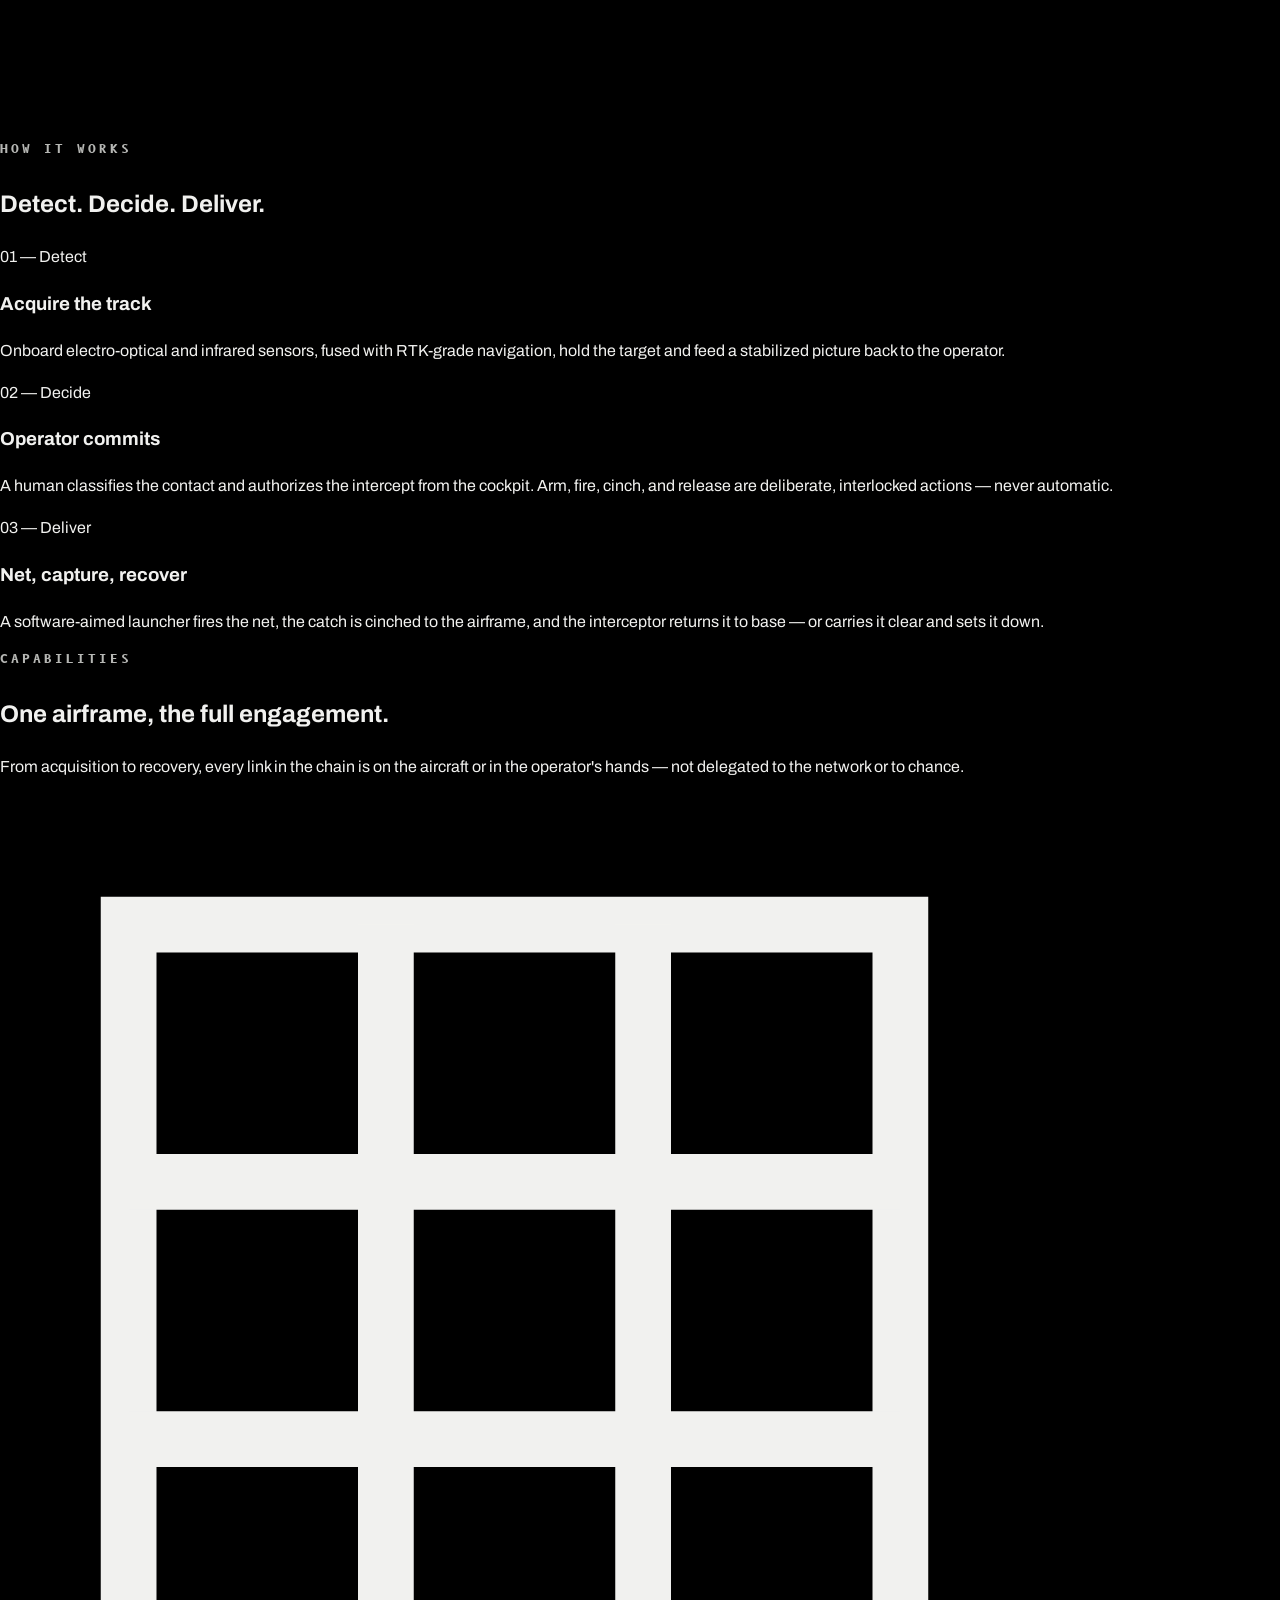
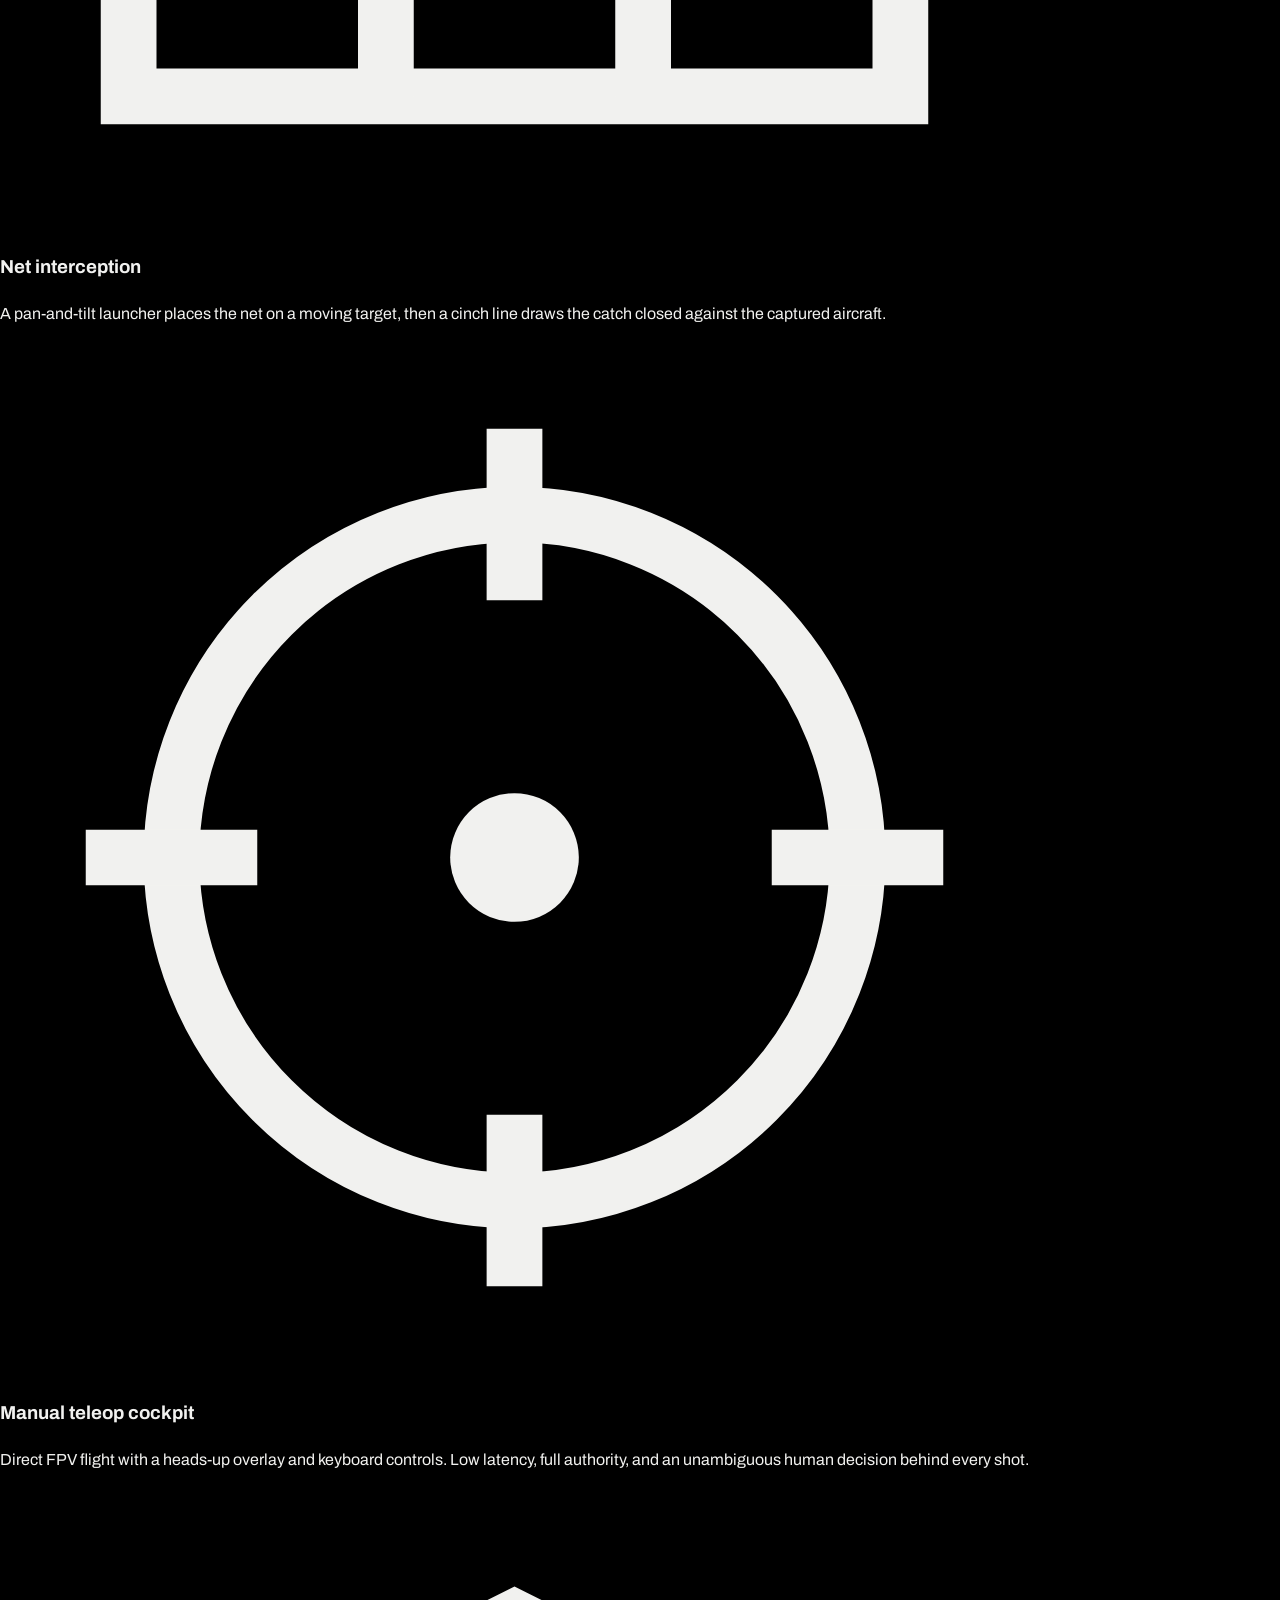
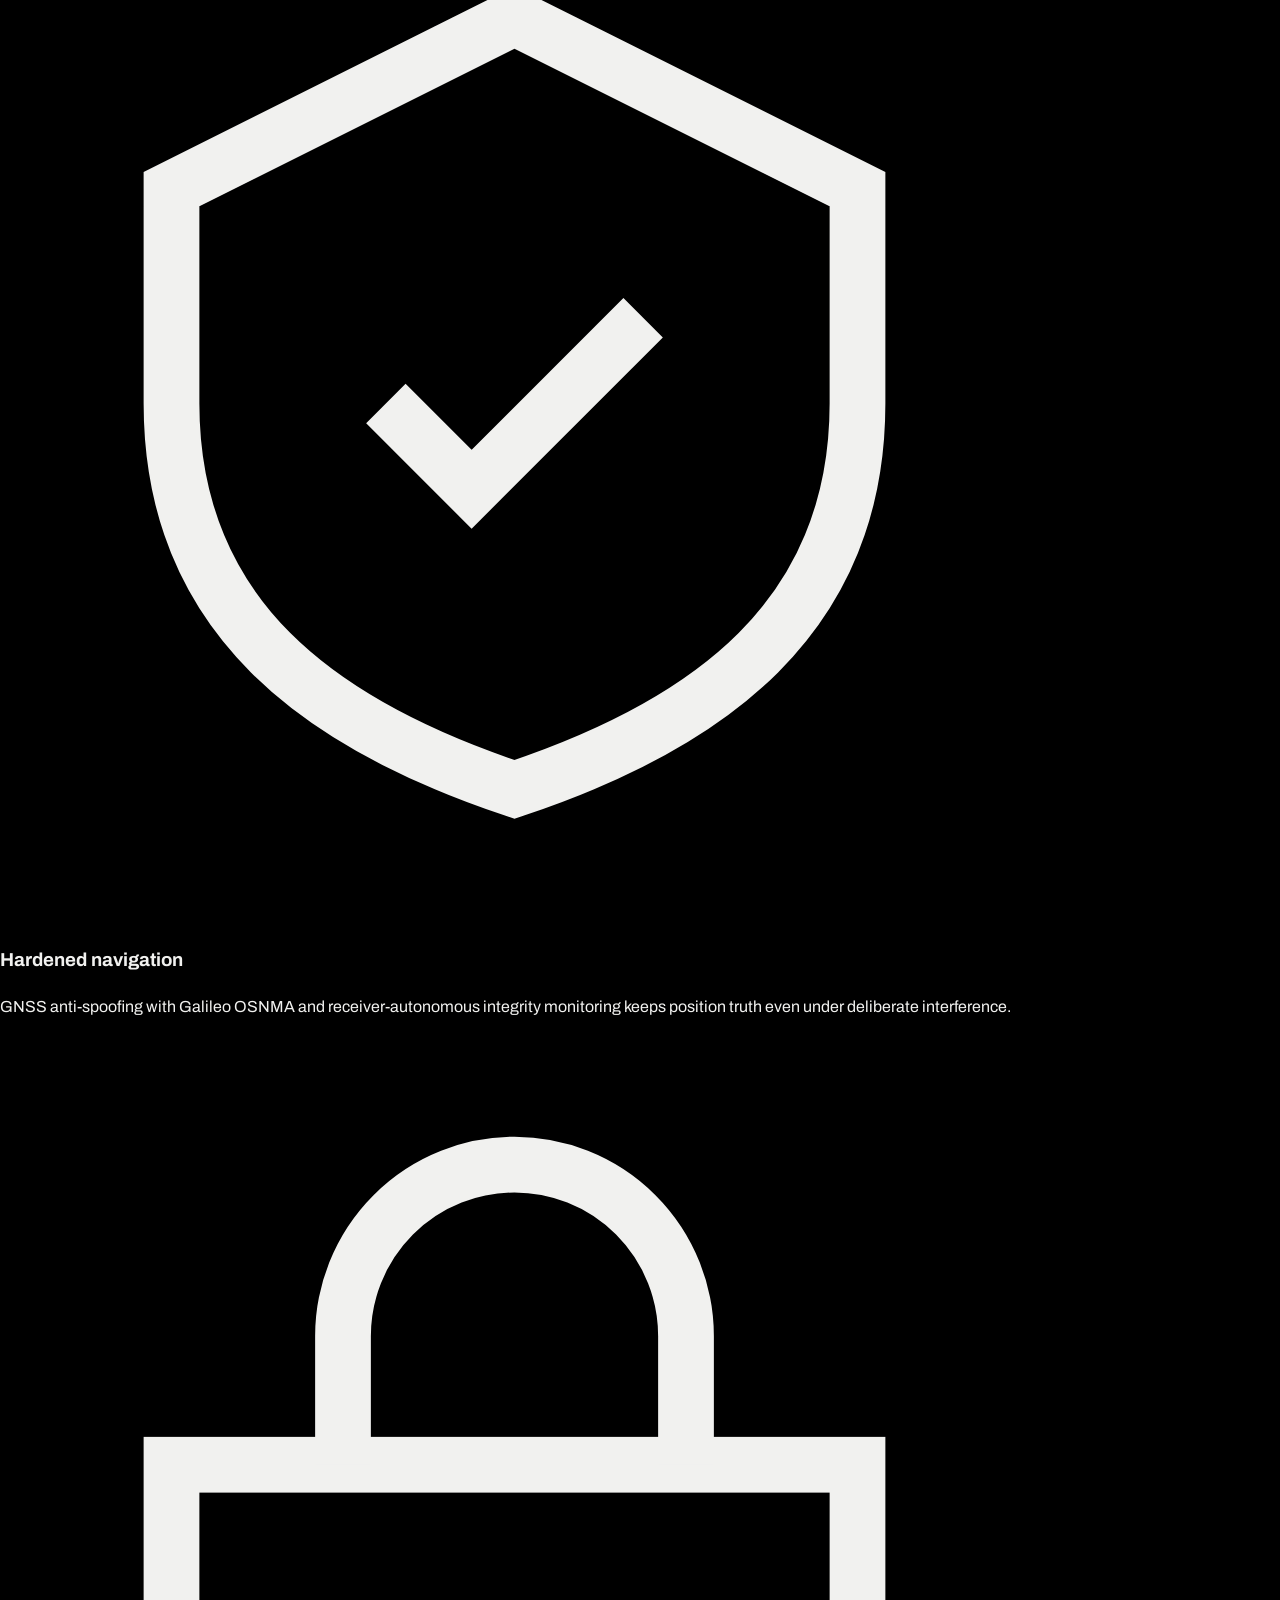
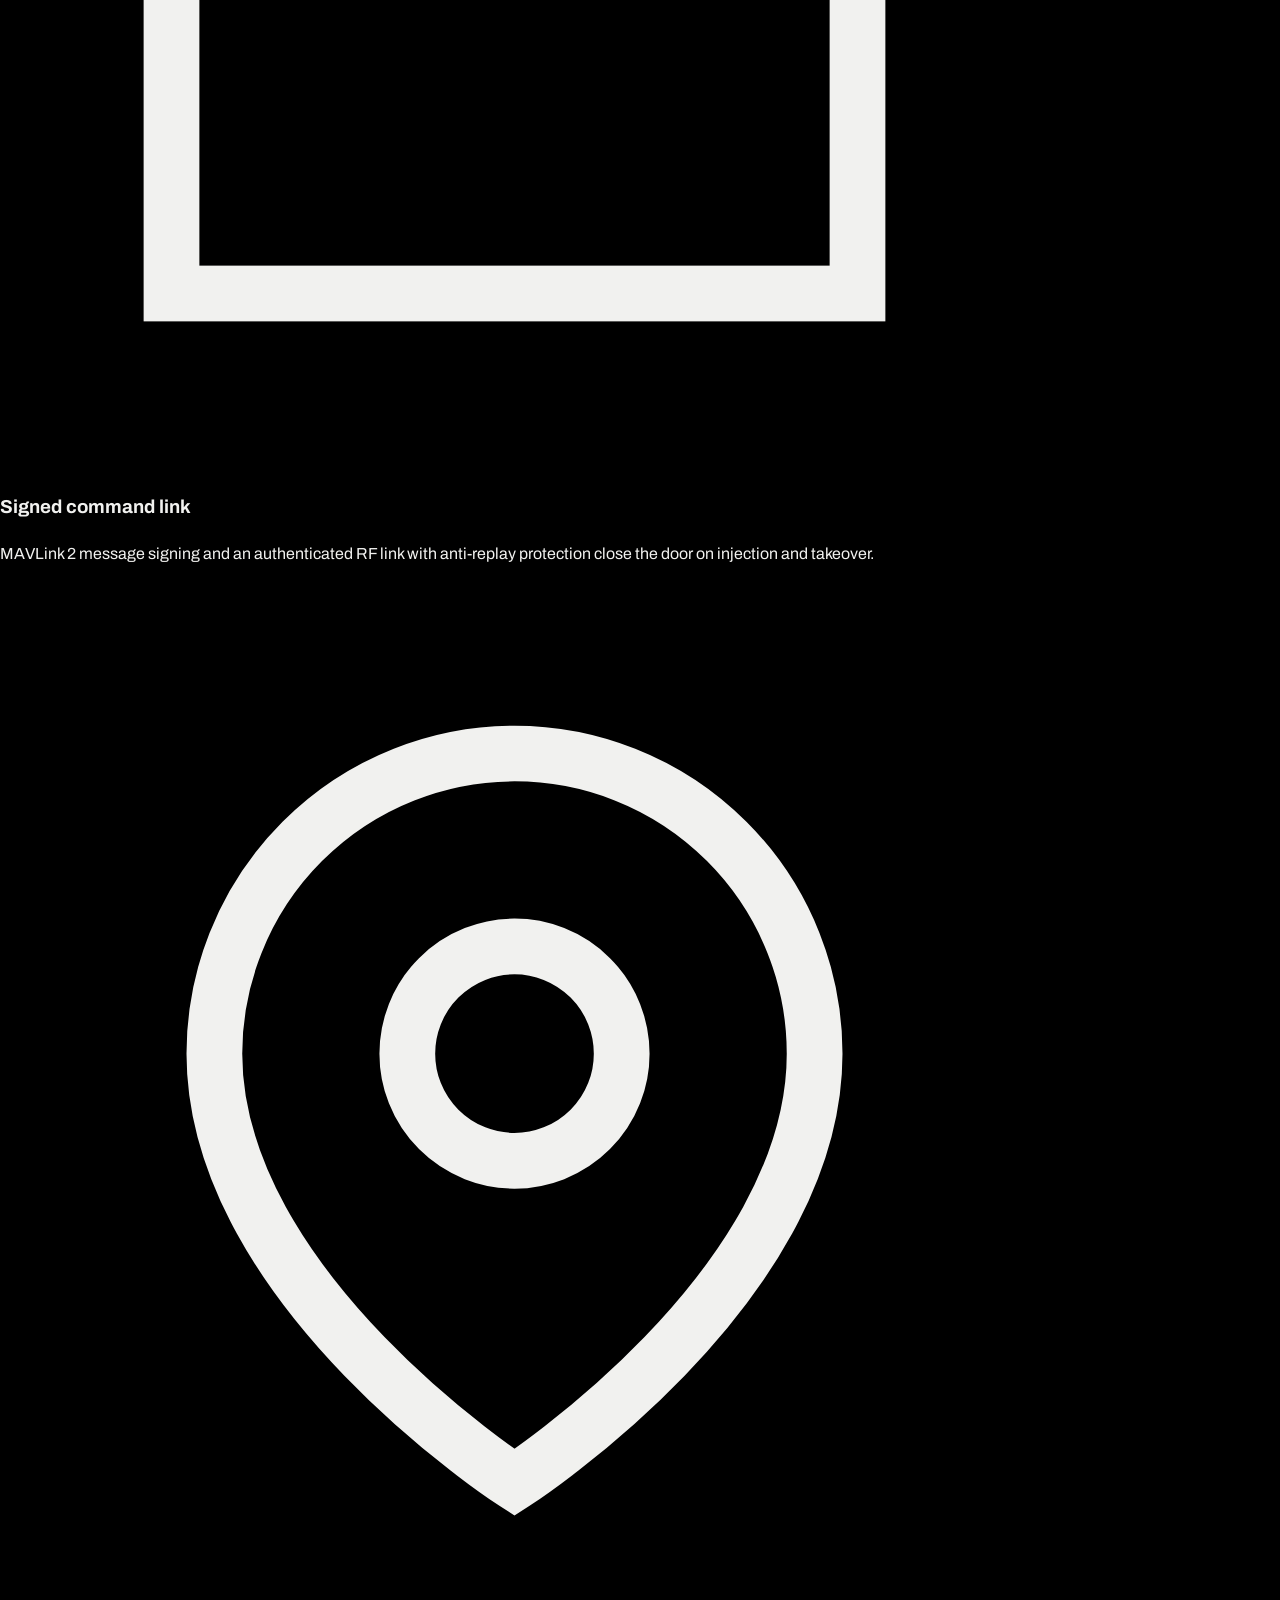
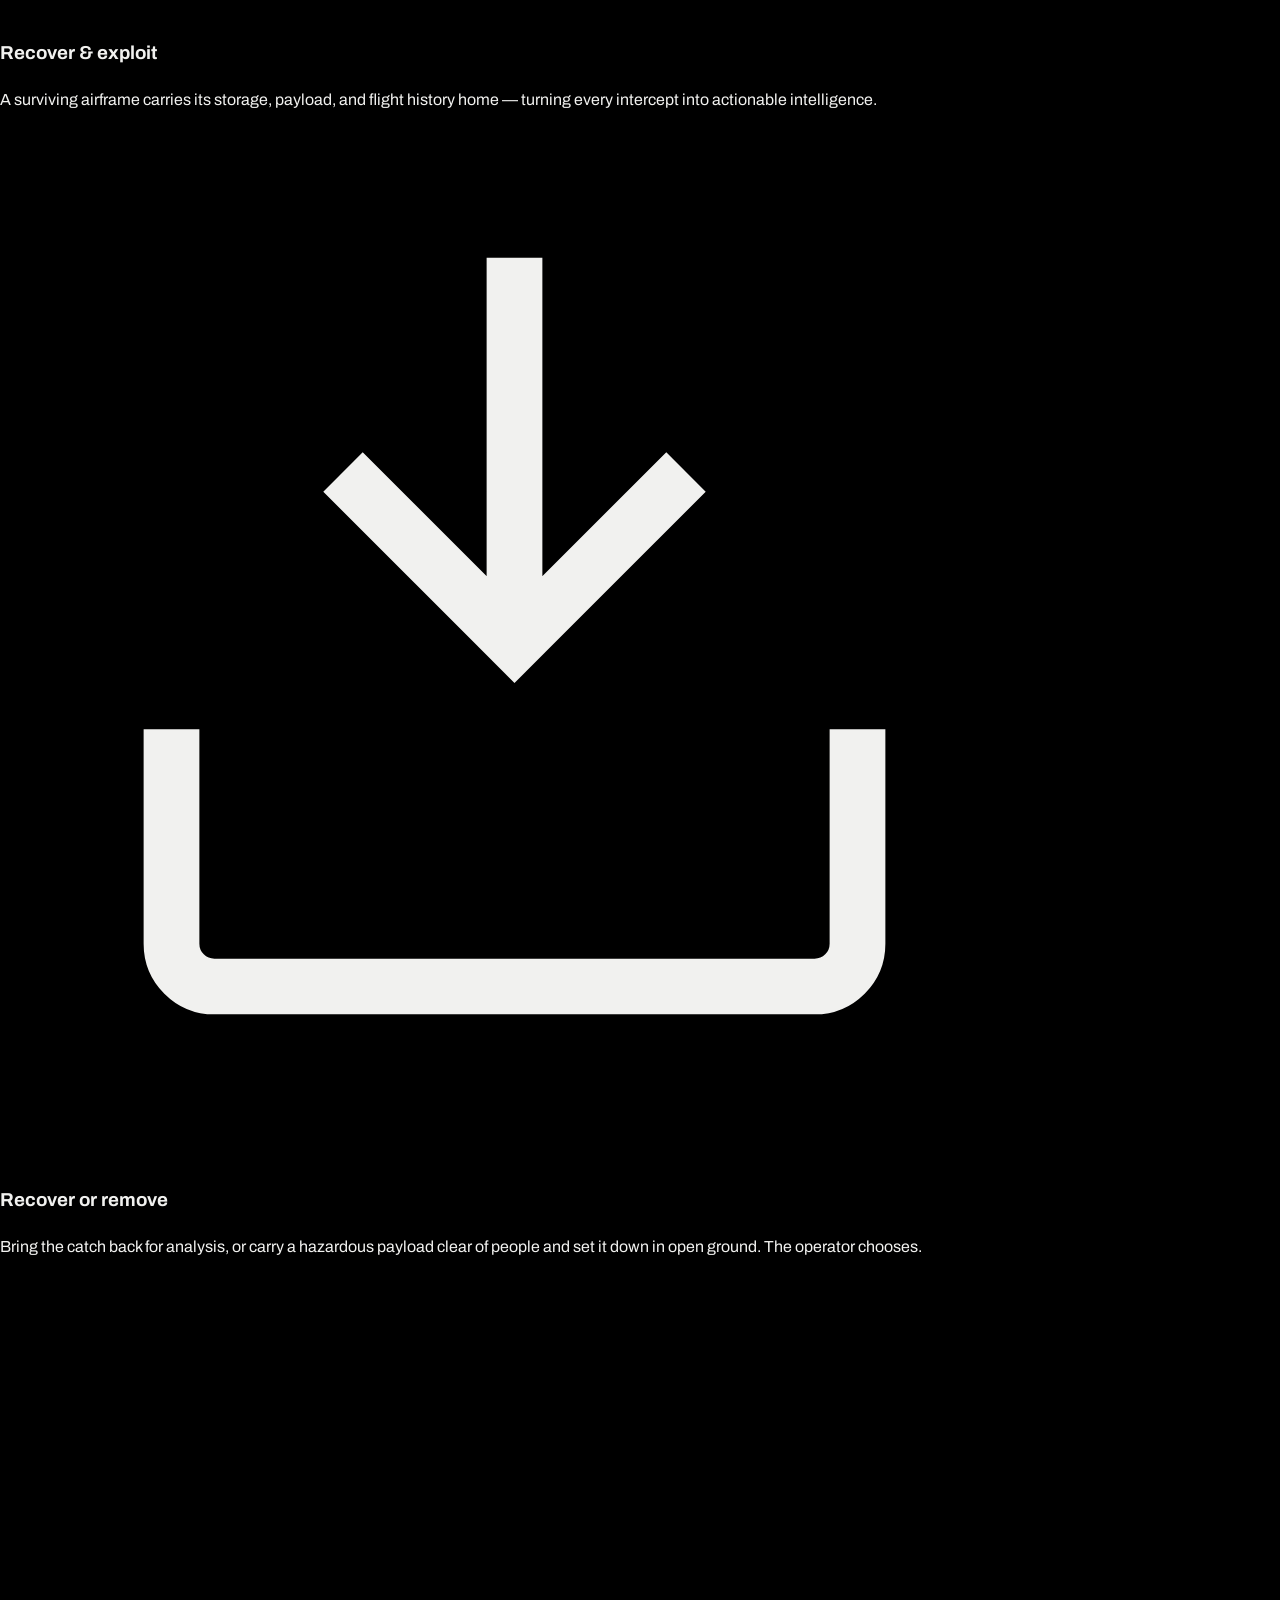
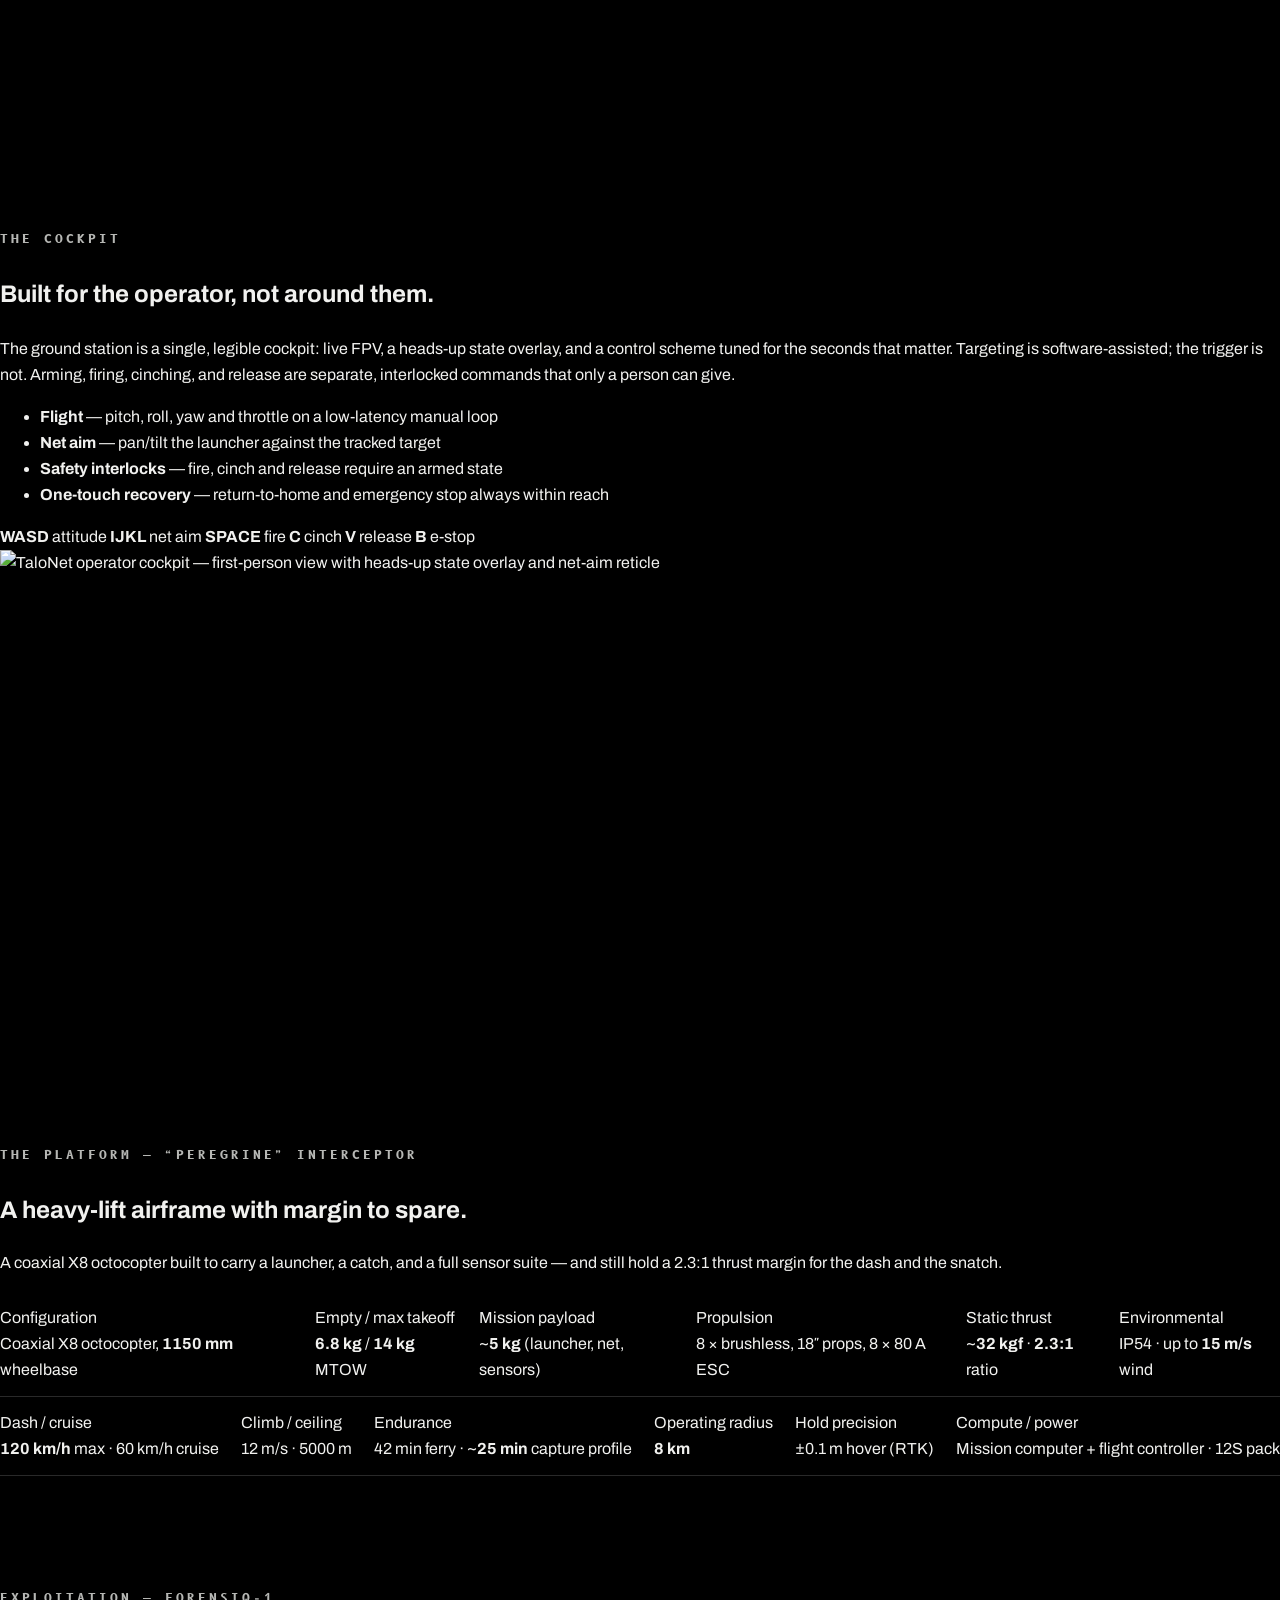
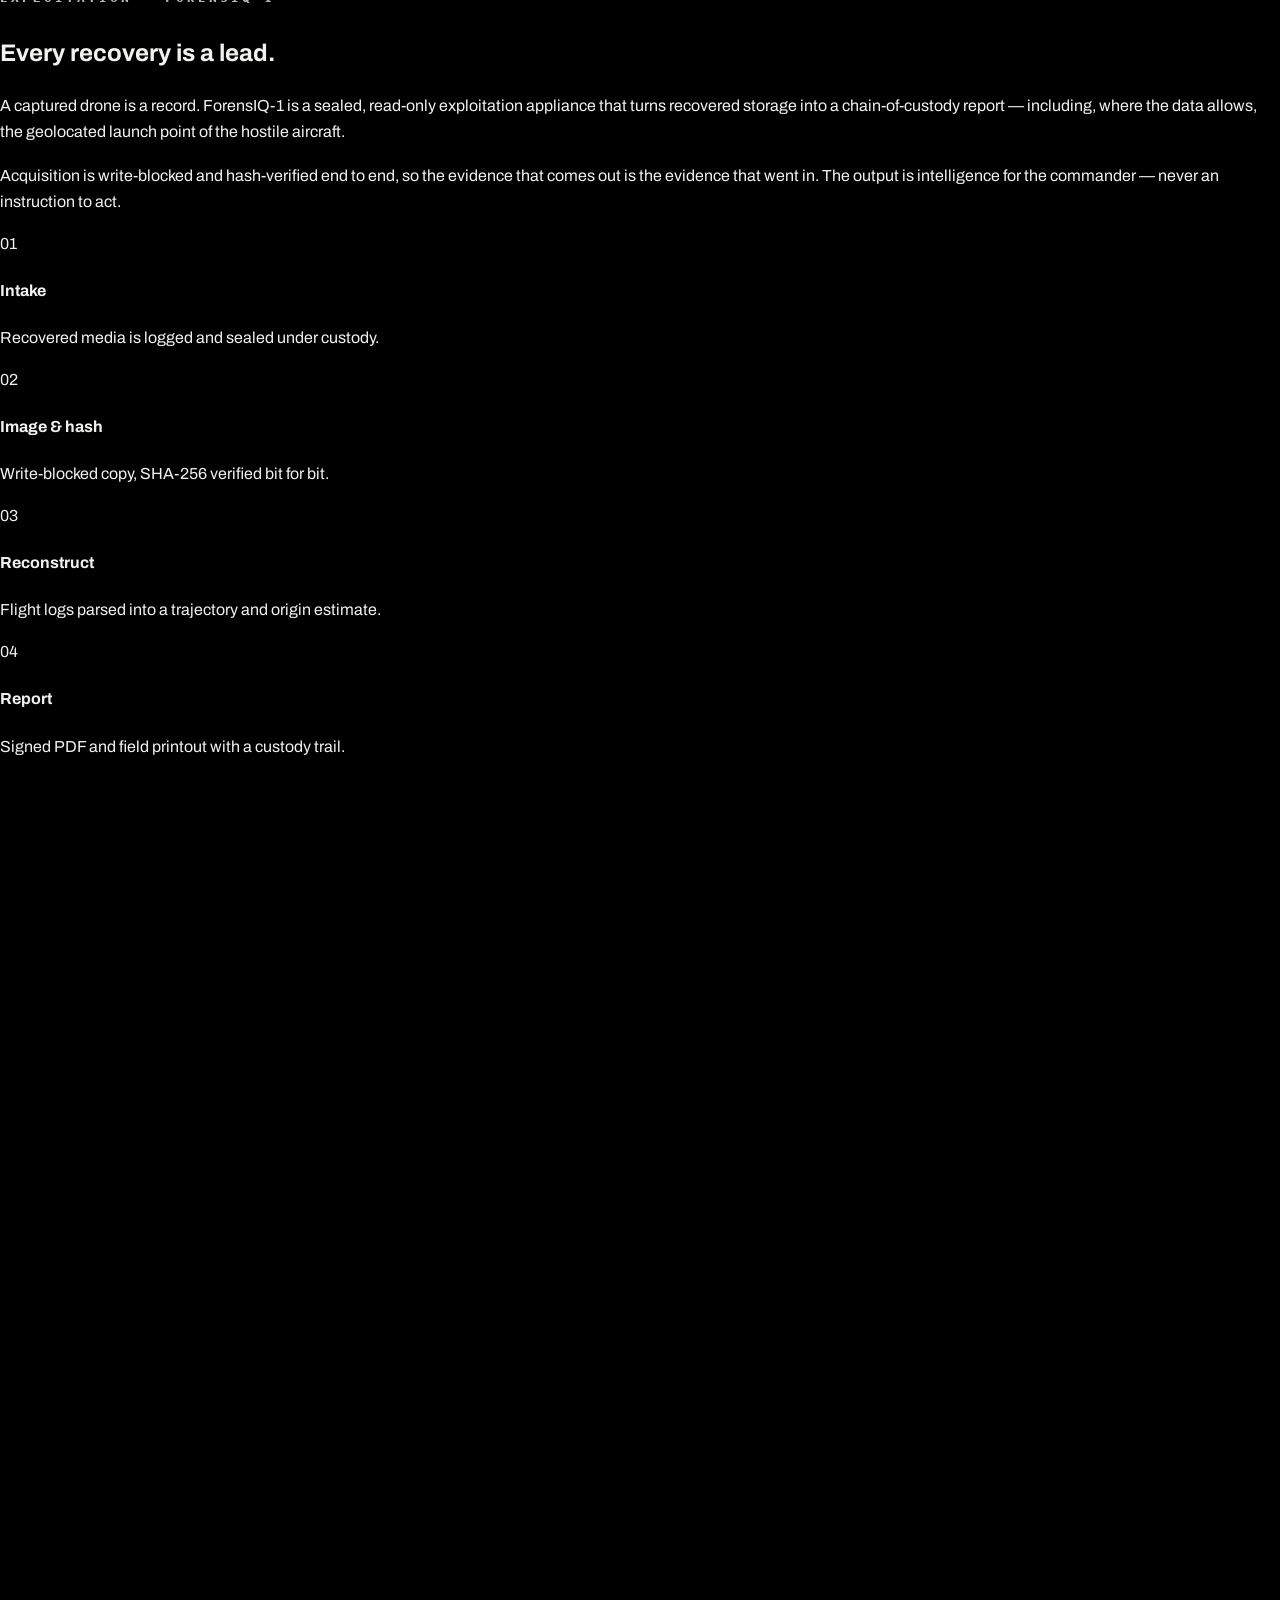
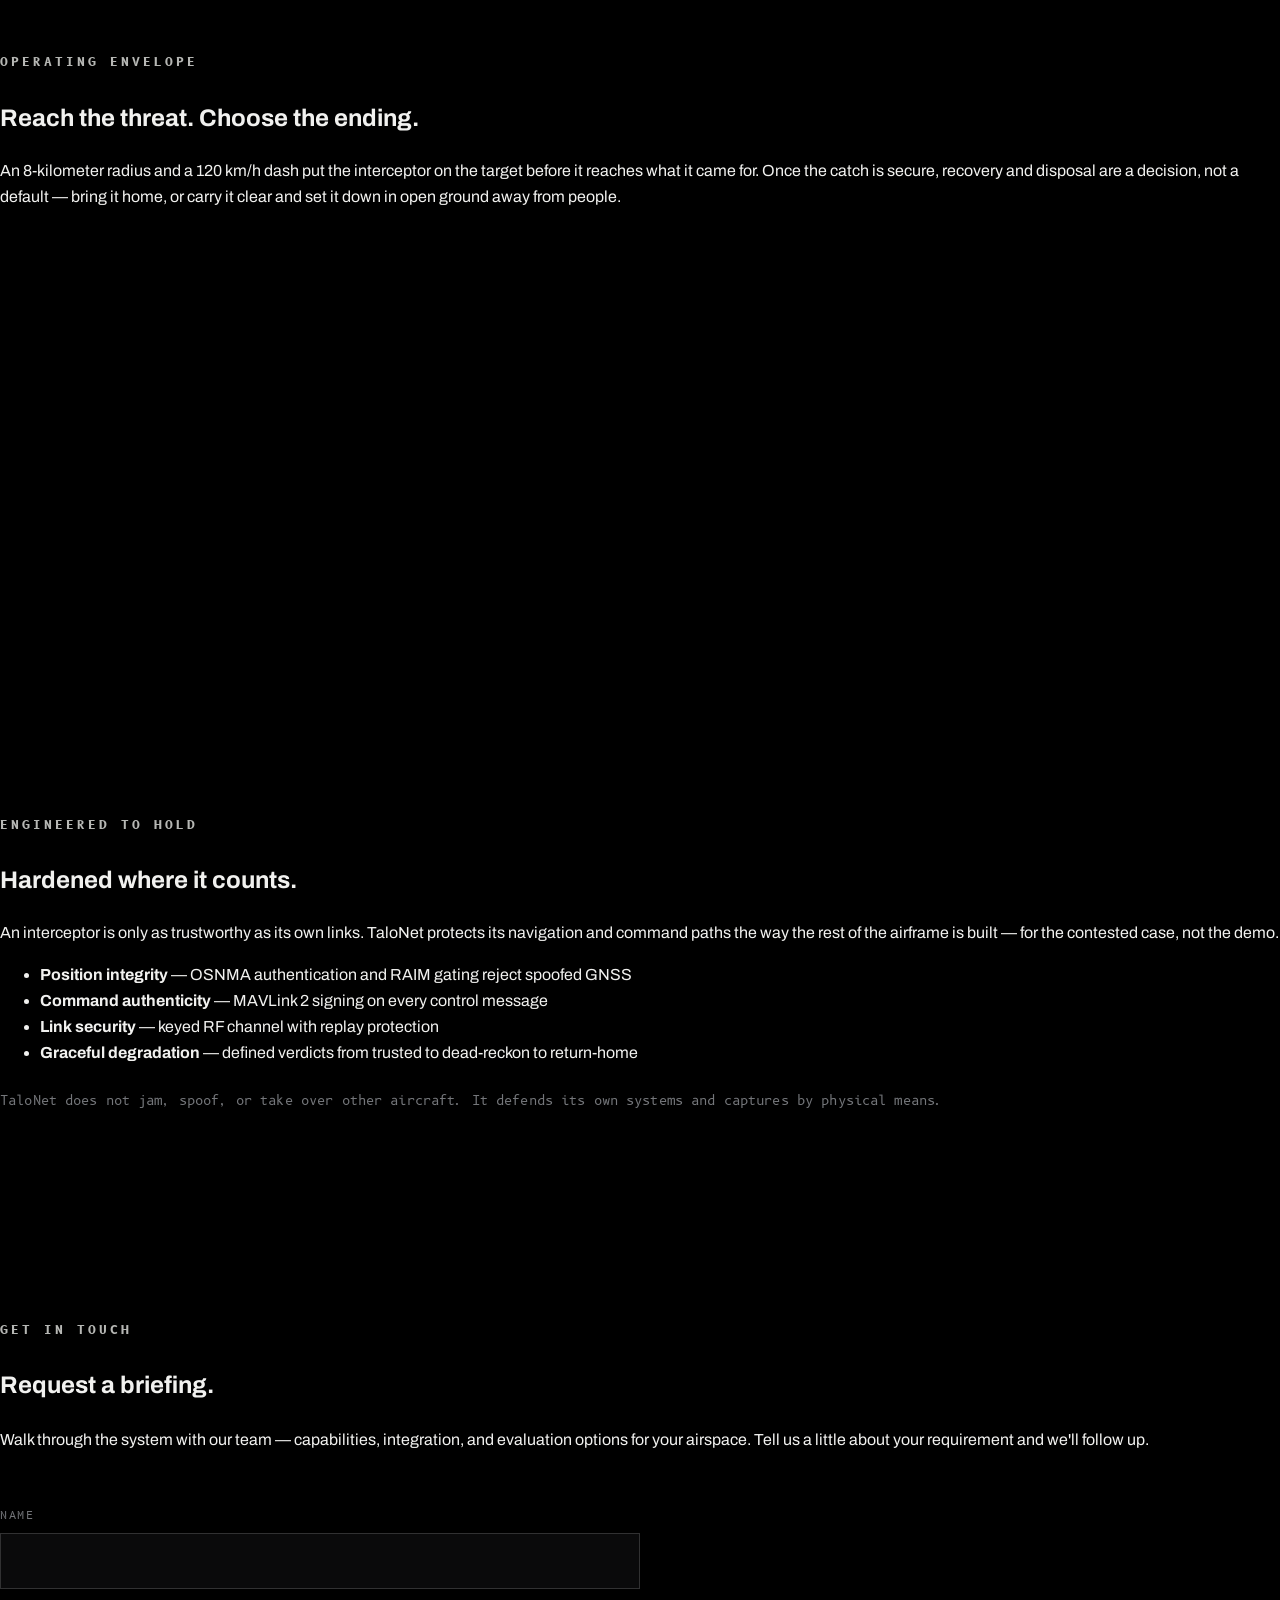
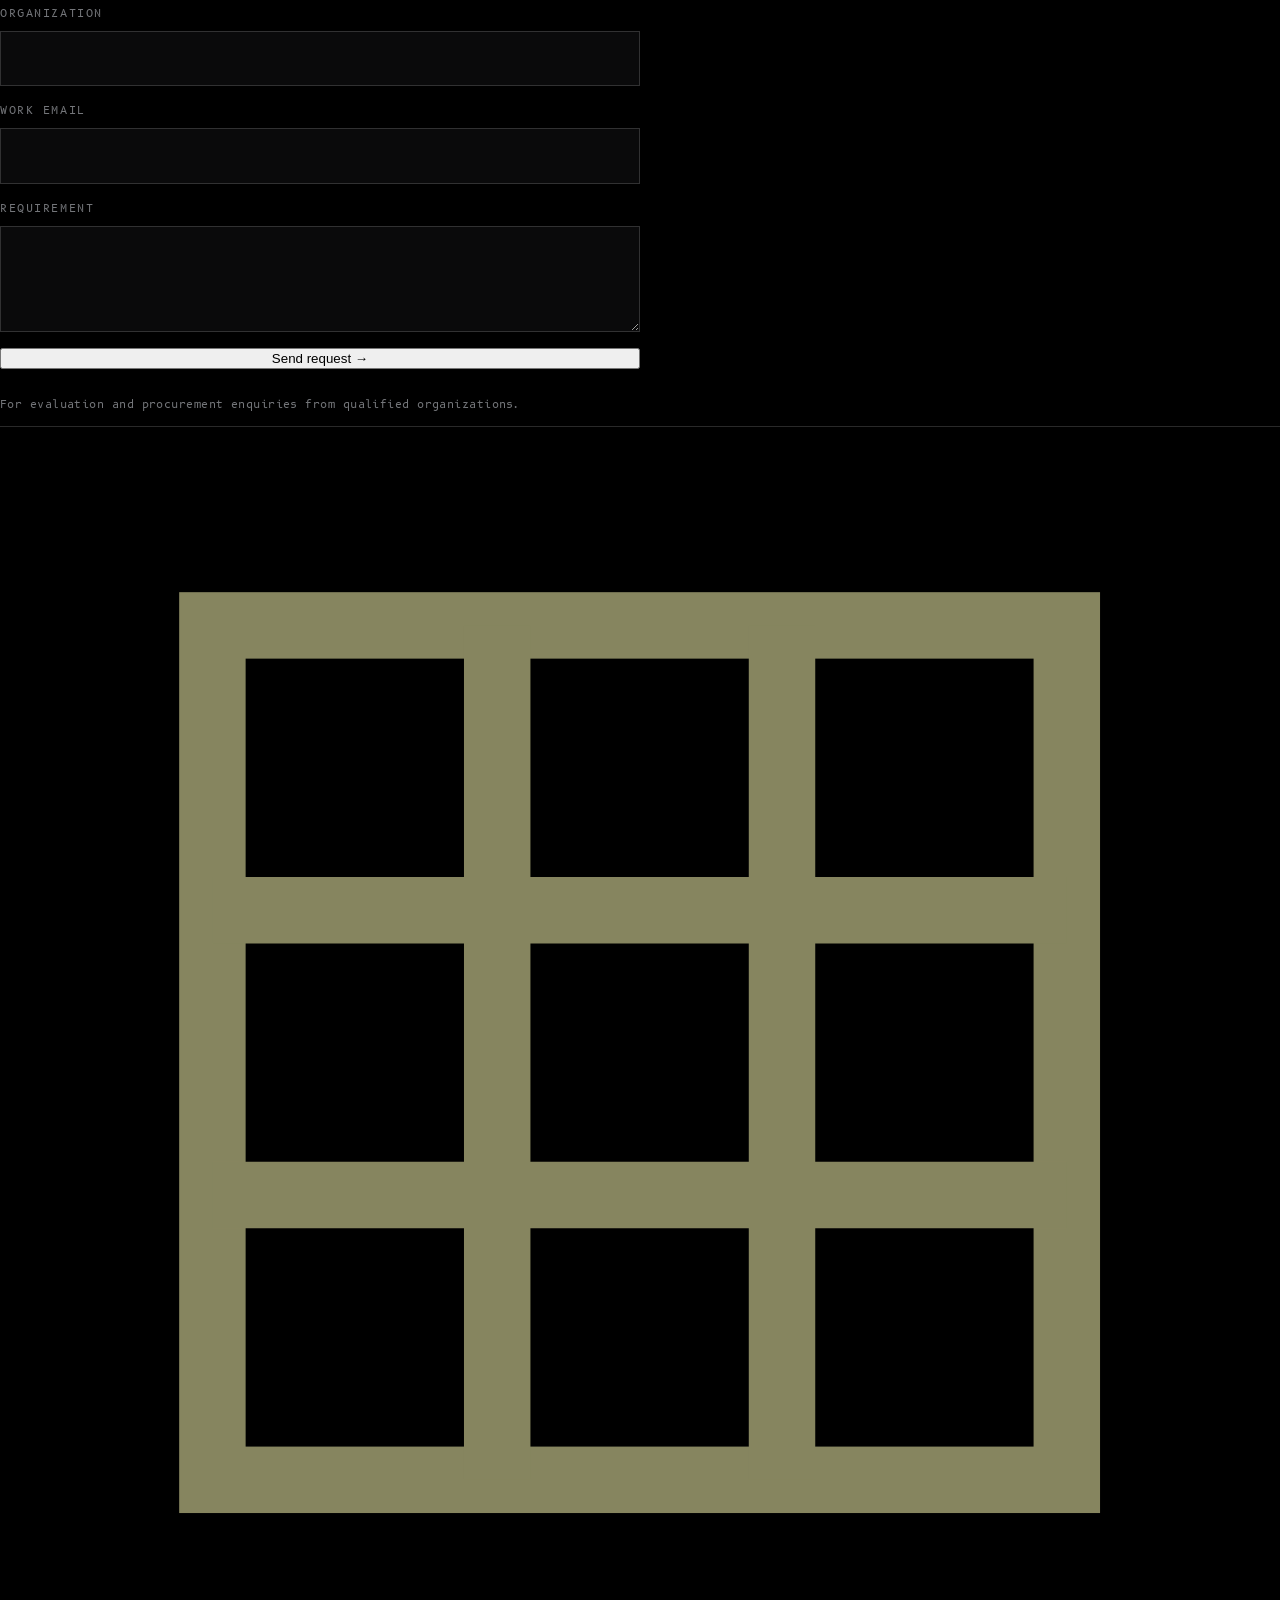
==== commit ac4548ba: "bom: PDF export + rebrand mothership "Geulmae"->"Peregrine" + concrete build guide 1) BOM PDF: tools" ====
--- a/landing/index.html
+++ b/landing/index.html
@@ -3,212 +3,417 @@
 <head>
   <meta charset="utf-8" />
   <meta name="viewport" content="width=device-width, initial-scale=1" />
-  <title>TaloNet — Capture the drone. Keep the intelligence.</title>
-  <meta name="description" content="TaloNet is a counter-UAS interceptor that nets hostile drones in flight and recovers them intact — a reusable airframe and a complete forensic record of where they launched. Capture over kill." />
-  <meta name="theme-color" content="#000000" />
-  <meta property="og:title" content="TaloNet — Capture the drone. Keep the intelligence." />
-  <meta property="og:description" content="We do not blow drones out of the sky. We take them whole — reusable airframe, recoverable intelligence, geolocated launch point." />
+  <title>TaloNet — Counter-UAS Interception &amp; Recovery</title>
+  <meta name="description" content="TaloNet is a counter-UAS interceptor that nets hostile drones in flight and recovers them intact for exploitation — physical interception with the operator in the loop." />
+  <meta name="theme-color" content="#0E0F0C" />
+  <meta property="og:title" content="TaloNet — Counter-UAS Interception &amp; Recovery" />
+  <meta property="og:description" content="Physical interception of hostile drones. Net, capture, recover — operator in the loop." />
   <meta property="og:type" content="website" />
-  <meta property="og:image" content="assets/video/hero-poster.jpg" />
-  <link rel="icon" href="data:image/svg+xml,%3Csvg xmlns='http://www.w3.org/2000/svg' viewBox='0 0 24 24'%3E%3Crect width='24' height='24' fill='%23000000'/%3E%3Cg fill='none' stroke='%23e9eaea' stroke-width='1.5'%3E%3Cpath d='M4 5h16M4 12h16M4 19h16M9 5v14M15 5v14'/%3E%3C/g%3E%3C/svg%3E" />
-  <link rel="preload" href="assets/fonts/archivo-var.woff2" as="font" type="font/woff2" crossorigin />
-  <link rel="preload" href="assets/fonts/b612mono-400.woff2" as="font" type="font/woff2" crossorigin />
+  <meta property="og:image" content="assets/hero-sky.jpg" />
+  <link rel="icon" href="data:image/svg+xml,%3Csvg xmlns='http://www.w3.org/2000/svg' viewBox='0 0 24 24'%3E%3Crect width='24' height='24' fill='%230E0F0C'/%3E%3Cg fill='none' stroke='%2386855F' stroke-width='1.4'%3E%3Crect x='4' y='4' width='16' height='16'/%3E%3Cpath d='M4 9.3h16M4 14.6h16M9.3 4v16M14.6 4v16'/%3E%3C/g%3E%3C/svg%3E" />
+  <link rel="preconnect" href="https://fonts.googleapis.com" />
+  <link rel="preconnect" href="https://fonts.gstatic.com" crossorigin />
+  <link href="https://fonts.googleapis.com/css2?family=Inter:wght@200;300;400;500&display=swap" rel="stylesheet" />
   <link rel="stylesheet" href="styles.css" />
-  <noscript><style>.reveal{opacity:1!important;transform:none!important}</style></noscript>
 </head>
-<body id="top">
+<body>
 
   <!-- NAV -->
   <header class="nav" id="nav">
-    <div class="nav__inner">
-      <a class="brand" href="#top" aria-label="TaloNet home">TALONET</a>
+    <div class="wrap nav__inner">
+      <a class="brand" href="#top" aria-label="TaloNet home">
+        <svg class="brand__mark" viewBox="0 0 24 24" aria-hidden="true">
+          <g fill="none" stroke="#86855F" stroke-width="1.4">
+            <rect x="3" y="3" width="18" height="18" />
+            <path d="M3 9h18M3 15h18M9 3v18M15 3v18" />
+          </g>
+        </svg>
+        <span class="brand__word">TALONET</span>
+      </a>
       <nav class="nav__links" aria-label="Primary">
-        <a href="#why">Capture</a>
-        <a href="#engage">Engagement</a>
-        <a href="#feed">Operator</a>
-        <a href="#forensics">Forensics</a>
+        <a href="#system">System</a>
+        <a href="#capabilities">Capabilities</a>
         <a href="#platform">Platform</a>
-        <a href="docs.html">Docs</a>
+        <a href="#intelligence">Intelligence</a>
       </nav>
       <div class="nav__cta">
-        <a class="brief" href="#contact">Request a briefing</a>
+        <a class="btn btn--primary" href="#contact">Request a briefing</a>
         <button class="nav__toggle" id="navToggle" aria-label="Menu" aria-expanded="false">
-          <svg width="24" height="24" viewBox="0 0 24 24" fill="none" stroke="currentColor" stroke-width="1.4"><path d="M3 6h18M3 12h18M3 18h18"/></svg>
+          <svg width="22" height="22" viewBox="0 0 24 24" fill="none" stroke="currentColor" stroke-width="1.5"><path d="M3 6h18M3 12h18M3 18h18"/></svg>
         </button>
       </div>
     </div>
   </header>
 
   <!-- HERO -->
-  <section class="band band--hero" id="hero">
-    <video class="band__media" autoplay muted loop playsinline preload="metadata" poster="assets/video/hero-poster.jpg">
-      <source src="assets/video/hero.webm" type="video/webm" />
-      <source src="assets/video/hero.mp4" type="video/mp4" />
-    </video>
-    <div class="band__scrim"></div>
-    <div class="band__overlay reveal">
-      <p class="eyebrow">Counter-UAS interception &amp; recovery</p>
-      <h1 class="display">Capture the drone.<br/>Keep the intelligence.</h1>
-      <p class="lead">We net a hostile drone in flight and bring it back intact — a reusable airframe and a complete record of where it launched and what it saw.</p>
-      <a class="brief brief--lg" href="#contact">Request a briefing <span aria-hidden="true">&#8599;</span></a>
-    </div>
-    <p class="band__credit">U.S. DoD footage · DVIDS · public domain</p>
-  </section>
-
-  <!-- CAPTURE OVER KILL (statement) -->
-  <section class="statement statement--media" id="why">
-    <div class="statement__inner reveal">
-      <div class="statement__head">
-        <div class="statement__text">
-          <p class="eyebrow">Capture over kill</p>
-          <h2 class="display">A wrecked drone tells you nothing.<br/>A captured one tells you everything.</h2>
-          <p class="lead lead--wide">Every other counter-UAS answer ends in a fireball or a jammed band — and both discard the most valuable thing in the sky: the drone itself. We take it whole. The airframe flies again. Its memory — flight logs, waypoints, payload imagery, firmware — survives, bit for bit, back to the launch point. The decision to engage stays human.</p>
-        </div>
-        <figure class="shot">
-          <img src="assets/counter-uas-operator.jpg" alt="U.S. Army soldiers train with a hand-held counter-UAS device against simulated aerial threats" loading="lazy" />
-          <figcaption>Counter-UAS training &middot; U.S. Army &middot; DVIDS &middot; public domain</figcaption>
-        </figure>
-      </div>
-    </div>
-  </section>
-
-  <!-- ENGAGEMENT (full-bleed video) -->
-  <section class="band" id="engage">
-    <video class="band__media" autoplay muted loop playsinline preload="none" poster="assets/video/engage-poster.jpg">
-      <source src="assets/video/engage.webm" type="video/webm" />
-      <source src="assets/video/engage.mp4" type="video/mp4" />
-    </video>
-    <div class="band__scrim"></div>
-    <div class="band__overlay reveal">
-      <p class="eyebrow">The engagement</p>
-      <h2 class="display">Detect. Commit.<br/>Capture. Recover.</h2>
-      <p class="lead">Onboard EO/IR sensors hold the track and feed a stabilized picture to the operator. A human classifies the contact and authorizes the intercept. A software-aimed launcher places the net; a cinch line draws the catch closed. The interceptor carries it home — intact.</p>
-    </div>
-  </section>
-
-  <!-- OPERATOR FEED (full-bleed video) -->
-  <section class="band" id="feed">
-    <video class="band__media" autoplay muted loop playsinline preload="none" poster="assets/video/eofeed-poster.jpg">
-      <source src="assets/video/eofeed.webm" type="video/webm" />
-      <source src="assets/video/eofeed.mp4" type="video/mp4" />
-    </video>
-    <div class="band__scrim"></div>
-    <div class="band__overlay reveal">
-      <p class="eyebrow">EO·IR operator feed</p>
-      <h2 class="display">Built for the operator,<br/>not around them.</h2>
-      <p class="lead">A single, legible cockpit: a live EO/IR feed, a heads-up state overlay, and a control scheme tuned for the seconds that matter. Targeting is software-assisted. The trigger is not. Fire, cinch and release stay interlocked behind an armed state — never automatic.</p>
-    </div>
-  </section>
-
-  <!-- RECOVERED (full-bleed photo) -->
-  <section class="band band--photo">
-    <img class="band__media" src="assets/recovered-drones.jpg" alt="A recovered hostile unmanned aircraft system staged on a display table for technical exploitation" />
-    <div class="band__scrim"></div>
-    <div class="band__overlay reveal">
-      <p class="eyebrow">Recovered, not wrecked</p>
-      <h2 class="display display--quote">The drone you recover is the briefing the enemy never meant to give you.</h2>
-      <p class="lead">Recovered airframes, staged for exploitation. Every one is a lead.</p>
-    </div>
-    <p class="band__credit">Recovered UAS · U.S. DoD · DVIDS · public domain</p>
-  </section>
-
-  <!-- FORENSICS (statement + big figure) -->
-  <section class="statement statement--forensics statement--media" id="forensics">
-    <div class="statement__inner reveal">
-      <div class="statement__head">
-        <div class="statement__text">
+  <section class="hero" id="top">
+    <div class="hero__media">
+      <video autoplay muted loop playsinline poster="assets/hero-sky.jpg">
+        <source src="assets/hero-sky.mp4" type="video/mp4" />
+      </video>
+    </div>
+    <div class="hero__scrim"></div>
+    <div class="wrap hero__inner">
+      <p class="eyebrow hero__eyebrow">Counter-UAS · Physical interception</p>
+      <h1>Take hostile drones out of the sky. Intact.</h1>
+      <p class="lede hero__sub">
+        TaloNet is an airborne interceptor that nets a hostile UAS in flight, then
+        carries it home for exploitation — or clears it from populated airspace and sets it
+        down where it can do no harm. No jamming. No spoofing. A physical capture, with the
+        operator in command.
+      </p>
+      <div class="hero__actions">
+        <a class="btn btn--primary" href="#contact">Request a briefing <span class="arrow">&rarr;</span></a>
+        <a class="btn btn--ghost" href="#capabilities">View capabilities</a>
+      </div>
+
+      <div class="specstrip">
+        <div><span class="specstrip__n">120<small style="font-size:.5em"> km/h</small></span><span class="specstrip__l">Intercept dash</span></div>
+        <div><span class="specstrip__n">8<small style="font-size:.5em"> km</small></span><span class="specstrip__l">Operating radius</span></div>
+        <div><span class="specstrip__n">14<small style="font-size:.5em"> kg</small></span><span class="specstrip__l">Max takeoff</span></div>
+        <div><span class="specstrip__n">2.3:1</span><span class="specstrip__l">Thrust ratio</span></div>
+      </div>
+    </div>
+  </section>
+
+  <!-- SYSTEM / PROBLEM -->
+  <section class="band" id="system">
+    <div class="wrap">
+      <div class="split reveal">
+        <div class="section-head">
+          <p class="eyebrow">The problem</p>
+          <h2>Small drones moved faster than the tools built to stop them.</h2>
+        </div>
+        <div>
+          <p class="lede">
+            Commercial and improvised UAS are cheap, numerous, and increasingly autonomous.
+            The standard answers each carry a cost: electronic attack is blunt and degrades
+            shared spectrum, directed energy and gunfire are hard to authorize over people,
+            and a downed aircraft becomes falling debris and lost evidence.
+          </p>
+          <p>
+            TaloNet was built around a different premise — close the distance, capture the
+            aircraft whole, and decide on the ground what happens next. The threat is removed,
+            the airframe survives, and everything it was carrying is preserved for analysis.
+          </p>
+
+          <div class="cmp">
+            <div class="cmp__row"><div class="cmp__k">Electronic attack</div><div class="cmp__v">Jams a band, not a target. Spills onto friendly links and civilian spectrum.</div></div>
+            <div class="cmp__row"><div class="cmp__k">Kinetic / directed energy</div><div class="cmp__v">Effective, but creates debris and collateral risk over populated areas.</div></div>
+            <div class="cmp__row"><div class="cmp__k">TaloNet</div><div class="cmp__v">Physical capture. The aircraft is contained, recovered, and exploitable — intact.</div></div>
+          </div>
+        </div>
+      </div>
+    </div>
+  </section>
+
+  <!-- HOW IT WORKS -->
+  <section class="band band--tight">
+    <div class="wrap">
+      <div class="section-head reveal">
+        <p class="eyebrow">How it works</p>
+        <h2>Detect. Decide. Deliver.</h2>
+      </div>
+      <div class="steps reveal">
+        <div class="step">
+          <span class="step__n">01 — Detect</span>
+          <h3>Acquire the track</h3>
+          <p>Onboard electro-optical and infrared sensors, fused with RTK-grade navigation,
+             hold the target and feed a stabilized picture back to the operator.</p>
+        </div>
+        <div class="step">
+          <span class="step__n">02 — Decide</span>
+          <h3>Operator commits</h3>
+          <p>A human classifies the contact and authorizes the intercept from the cockpit.
+             Arm, fire, cinch, and release are deliberate, interlocked actions — never automatic.</p>
+        </div>
+        <div class="step">
+          <span class="step__n">03 — Deliver</span>
+          <h3>Net, capture, recover</h3>
+          <p>A software-aimed launcher fires the net, the catch is cinched to the airframe,
+             and the interceptor returns it to base — or carries it clear and sets it down.</p>
+        </div>
+      </div>
+    </div>
+  </section>
+
+  <!-- CAPABILITIES (over net photo) -->
+  <section class="media-band" id="capabilities">
+    <div class="media-band__bg"><img src="assets/net.jpg" alt="" /></div>
+    <div class="media-band__scrim"></div>
+    <div class="band">
+      <div class="wrap">
+        <div class="section-head reveal">
+          <p class="eyebrow">Capabilities</p>
+          <h2>One airframe, the full engagement.</h2>
+          <p class="lede" style="margin-top:20px">From acquisition to recovery, every link in the chain is on the aircraft
+            or in the operator's hands — not delegated to the network or to chance.</p>
+        </div>
+
+        <div class="caps reveal">
+          <div class="cap">
+            <span class="cap__i"><svg viewBox="0 0 24 24" fill="none" stroke="currentColor" stroke-width="1.3"><rect x="3" y="3" width="18" height="18"/><path d="M3 9h18M3 15h18M9 3v18M15 3v18"/></svg></span>
+            <h3>Net interception</h3>
+            <p>A pan-and-tilt launcher places the net on a moving target, then a cinch line
+               draws the catch closed against the captured aircraft.</p>
+          </div>
+          <div class="cap">
+            <span class="cap__i"><svg viewBox="0 0 24 24" fill="none" stroke="currentColor" stroke-width="1.3"><circle cx="12" cy="12" r="8"/><path d="M12 2v4M12 18v4M2 12h4M18 12h4"/><circle cx="12" cy="12" r="1.5" fill="currentColor" stroke="none"/></svg></span>
+            <h3>Manual teleop cockpit</h3>
+            <p>Direct FPV flight with a heads-up overlay and keyboard controls. Low latency,
+               full authority, and an unambiguous human decision behind every shot.</p>
+          </div>
+          <div class="cap">
+            <span class="cap__i"><svg viewBox="0 0 24 24" fill="none" stroke="currentColor" stroke-width="1.3"><path d="M12 3l8 4v5c0 5-3.5 7.5-8 9-4.5-1.5-8-4-8-9V7z"/><path d="M9 12l2 2 4-4"/></svg></span>
+            <h3>Hardened navigation</h3>
+            <p>GNSS anti-spoofing with Galileo OSNMA and receiver-autonomous integrity
+               monitoring keeps position truth even under deliberate interference.</p>
+          </div>
+          <div class="cap">
+            <span class="cap__i"><svg viewBox="0 0 24 24" fill="none" stroke="currentColor" stroke-width="1.3"><rect x="4" y="10" width="16" height="10"/><path d="M8 10V7a4 4 0 0 1 8 0v3"/></svg></span>
+            <h3>Signed command link</h3>
+            <p>MAVLink 2 message signing and an authenticated RF link with anti-replay
+               protection close the door on injection and takeover.</p>
+          </div>
+          <div class="cap">
+            <span class="cap__i"><svg viewBox="0 0 24 24" fill="none" stroke="currentColor" stroke-width="1.3"><path d="M12 21s-7-4.5-7-10a7 7 0 0 1 14 0c0 5.5-7 10-7 10z"/><circle cx="12" cy="11" r="2.5"/></svg></span>
+            <h3>Recover &amp; exploit</h3>
+            <p>A surviving airframe carries its storage, payload, and flight history home —
+               turning every intercept into actionable intelligence.</p>
+          </div>
+          <div class="cap">
+            <span class="cap__i"><svg viewBox="0 0 24 24" fill="none" stroke="currentColor" stroke-width="1.3"><path d="M12 3v9M8 8l4 4 4-4"/><path d="M4 14v5a1 1 0 0 0 1 1h14a1 1 0 0 0 1-1v-5"/></svg></span>
+            <h3>Recover or remove</h3>
+            <p>Bring the catch back for analysis, or carry a hazardous payload clear of people
+               and set it down in open ground. The operator chooses.</p>
+          </div>
+        </div>
+      </div>
+    </div>
+  </section>
+
+  <!-- COCKPIT FEATURE -->
+  <section class="band" id="cockpit">
+    <div class="wrap">
+      <div class="feature reveal">
+        <div>
+          <p class="eyebrow">The cockpit</p>
+          <h2>Built for the operator, not around them.</h2>
+          <p class="lede" style="margin-top:22px">
+            The ground station is a single, legible cockpit: live FPV, a heads-up state
+            overlay, and a control scheme tuned for the seconds that matter. Targeting is
+            software-assisted; the trigger is not. Arming, firing, cinching, and release are
+            separate, interlocked commands that only a person can give.
+          </p>
+          <ul class="list">
+            <li><b>Flight</b> — pitch, roll, yaw and throttle on a low-latency manual loop</li>
+            <li><b>Net aim</b> — pan/tilt the launcher against the tracked target</li>
+            <li><b>Safety interlocks</b> — fire, cinch and release require an armed state</li>
+            <li><b>One-touch recovery</b> — return-to-home and emergency stop always within reach</li>
+          </ul>
+          <div class="keys">
+            <span class="key"><b>WASD</b> attitude</span>
+            <span class="key"><b>IJKL</b> net aim</span>
+            <span class="key"><b>SPACE</b> fire</span>
+            <span class="key"><b>C</b> cinch</span>
+            <span class="key"><b>V</b> release</span>
+            <span class="key"><b>B</b> e-stop</span>
+          </div>
+        </div>
+        <div class="feature__shot">
+          <img src="assets/cockpit.png" alt="TaloNet operator cockpit — first-person view with heads-up state overlay and net-aim reticle" />
+        </div>
+      </div>
+    </div>
+  </section>
+
+  <!-- PLATFORM (spec) -->
+  <section class="band" id="platform">
+    <div class="wrap">
+      <div class="section-head reveal">
+        <p class="eyebrow">The platform — &ldquo;Peregrine&rdquo; interceptor</p>
+        <h2>A heavy-lift airframe with margin to spare.</h2>
+        <p class="lede" style="margin-top:20px">
+          A coaxial X8 octocopter built to carry a launcher, a catch, and a full sensor suite —
+          and still hold a 2.3:1 thrust margin for the dash and the snatch.
+        </p>
+      </div>
+
+      <div class="spec spec-grid reveal">
+        <div>
+          <div class="spec__row"><div class="spec__k">Configuration</div><div class="spec__v">Coaxial X8 octocopter, <b>1150 mm</b> wheelbase</div></div>
+          <div class="spec__row"><div class="spec__k">Empty / max takeoff</div><div class="spec__v"><b>6.8 kg</b> / <b>14 kg</b> MTOW</div></div>
+          <div class="spec__row"><div class="spec__k">Mission payload</div><div class="spec__v">~<b>5 kg</b> (launcher, net, sensors)</div></div>
+          <div class="spec__row"><div class="spec__k">Propulsion</div><div class="spec__v">8 × brushless, 18&Prime; props, 8 × 80 A ESC</div></div>
+          <div class="spec__row"><div class="spec__k">Static thrust</div><div class="spec__v">~<b>32 kgf</b> &middot; <b>2.3:1</b> ratio</div></div>
+          <div class="spec__row"><div class="spec__k">Environmental</div><div class="spec__v">IP54 &middot; up to <b>15 m/s</b> wind</div></div>
+        </div>
+        <div>
+          <div class="spec__row"><div class="spec__k">Dash / cruise</div><div class="spec__v"><b>120 km/h</b> max &middot; 60 km/h cruise</div></div>
+          <div class="spec__row"><div class="spec__k">Climb / ceiling</div><div class="spec__v">12 m/s &middot; 5000 m</div></div>
+          <div class="spec__row"><div class="spec__k">Endurance</div><div class="spec__v">42 min ferry &middot; ~<b>25 min</b> capture profile</div></div>
+          <div class="spec__row"><div class="spec__k">Operating radius</div><div class="spec__v"><b>8 km</b></div></div>
+          <div class="spec__row"><div class="spec__k">Hold precision</div><div class="spec__v">±0.1 m hover (RTK)</div></div>
+          <div class="spec__row"><div class="spec__k">Compute / power</div><div class="spec__v">Mission computer + flight controller &middot; 12S pack</div></div>
+        </div>
+      </div>
+    </div>
+  </section>
+
+  <!-- INTELLIGENCE / FORENSICS -->
+  <section class="band band--tight" id="intelligence">
+    <div class="wrap">
+      <div class="split reveal">
+        <div class="section-head">
           <p class="eyebrow">Exploitation — ForensIQ-1</p>
-          <h2 class="display">Every capture<br/>is a confession.</h2>
-          <p class="lead lead--wide">A recovered drone is a sealed record. ForensIQ-1 is a write-blocked, read-only exploitation appliance that turns recovered storage into a signed chain-of-custody report — and, where the data allows, pins the geolocated launch point of the hostile aircraft.</p>
-        </div>
-        <figure class="shot">
-          <img src="assets/forensic-recovery.jpg" alt="A tracked robot recovers a downed unmanned aircraft system in the field for exploitation" loading="lazy" />
-          <figcaption>Downed UAS recovery &middot; U.S. Army &middot; DVIDS &middot; public domain</figcaption>
-        </figure>
-      </div>
-      <div class="sheet">
-        <div class="sheet__head"><span>Reconstructed launch origin</span><span>Session 0xA7F3 · read-only</span></div>
-        <dl class="spec">
-          <div><dt>Capture point</dt><dd>48.5612 N&ensp;·&ensp;38.0411 E</dd></div>
-          <div><dt>Estimated origin</dt><dd>48.41 N&ensp;·&ensp;37.93 E</dd></div>
-          <div><dt>Error bound</dt><dd>&#177;240 m</dd></div>
-          <div><dt>Source</dt><dd>recovered flight log</dd></div>
-          <div><dt>Integrity</dt><dd>SHA-256 verified · write-blocked</dd></div>
-          <div><dt>Output</dt><dd>signed PDF · custody sealed</dd></div>
-        </dl>
-      </div>
-      <p class="fine">ForensIQ-1 produces intelligence for the commander. It is an analysis tool — never an instruction to act.</p>
-    </div>
-  </section>
-
-  <!-- PLATFORM (big spec figures) -->
-  <section class="statement statement--specs statement--media" id="platform">
-    <div class="statement__inner reveal">
-      <div class="statement__head">
-        <div class="statement__text">
-          <p class="eyebrow">Platform — &ldquo;Geulmae&rdquo; interceptor</p>
-          <h2 class="display">A heavy-lift airframe<br/>with margin to spare.</h2>
-          <p class="lead lead--wide">A coaxial X8 octocopter built to carry a launcher, a catch and a full sensor suite — and still hold a 2.3:1 thrust margin for the dash and the snatch.</p>
-        </div>
-        <figure class="shot">
-          <img src="assets/platform-uas.jpg" alt="A soldier launches a small vertical-takeoff unmanned aircraft system by hand" loading="lazy" />
-          <figcaption>Hand-launched UAS &middot; U.S. Army &middot; DVIDS &middot; public domain</figcaption>
-        </figure>
-      </div>
-      <div class="sheet">
-        <div class="sheet__head"><span>Specifications</span><span>TLN-GM · coaxial X8 octocopter</span></div>
-        <dl class="spec spec--cols">
-          <div><dt>Max takeoff weight</dt><dd>14 kg</dd></div>
-          <div><dt>Mission payload</dt><dd>~5 kg</dd></div>
-          <div><dt>Dash speed</dt><dd>120 km/h</dd></div>
-          <div><dt>Endurance (capture)</dt><dd>~25 min</dd></div>
-          <div><dt>Operating radius</dt><dd>8 km</dd></div>
-          <div><dt>Hold precision</dt><dd>&#177;0.1 m (RTK)</dd></div>
-          <div><dt>Thrust margin</dt><dd>2.3 : 1</dd></div>
-          <div><dt>Navigation integrity</dt><dd>OSNMA · RAIM</dd></div>
-          <div><dt>Command authenticity</dt><dd>MAVLink 2 signed</dd></div>
-          <div><dt>Engagement</dt><dd>physical capture · human-authorized</dd></div>
-        </dl>
-      </div>
-      <p class="fine">TaloNet captures by physical means and defends its own systems — it does not jam, spoof or take over other aircraft.</p>
-    </div>
-  </section>
-
-  <!-- CONTACT -->
-  <section class="statement statement--contact" id="contact">
-    <div class="statement__inner reveal">
-      <p class="eyebrow">Get in touch</p>
-      <h2 class="display">Request a briefing.</h2>
-      <p class="lead lead--wide">Walk through the system with our team — capabilities, integration, and evaluation options for your airspace. Tell us about your requirement and we will follow up.</p>
-      <form class="form" id="briefForm" novalidate>
-        <div class="form__grid">
-          <div class="field"><label for="f-name">Name</label><input id="f-name" name="name" type="text" autocomplete="name" required /></div>
-          <div class="field"><label for="f-org">Organization</label><input id="f-org" name="org" type="text" autocomplete="organization" required /></div>
-        </div>
-        <div class="field"><label for="f-email">Work email</label><input id="f-email" name="email" type="email" autocomplete="email" required /></div>
-        <div class="field"><label for="f-msg">Requirement</label><textarea id="f-msg" name="message" rows="3"></textarea></div>
-        <button class="brief brief--submit" type="submit">Send request <span aria-hidden="true">&#8599;</span></button>
-        <p class="form__note">For evaluation and procurement enquiries from qualified organizations.</p>
-        <div class="form__ok" id="formOk">Request received. Our team will be in touch at the address you provided.</div>
-      </form>
+          <h2>Every recovery is a lead.</h2>
+        </div>
+        <div>
+          <p class="lede">
+            A captured drone is a record. ForensIQ-1 is a sealed, read-only exploitation
+            appliance that turns recovered storage into a chain-of-custody report — including,
+            where the data allows, the geolocated launch point of the hostile aircraft.
+          </p>
+          <p style="margin-top:18px">
+            Acquisition is write-blocked and hash-verified end to end, so the evidence that
+            comes out is the evidence that went in. The output is intelligence for the
+            commander — never an instruction to act.
+          </p>
+
+          <div class="pipe">
+            <div class="pipe__step"><span class="pipe__n">01</span><h4>Intake</h4><p>Recovered media is logged and sealed under custody.</p></div>
+            <div class="pipe__step"><span class="pipe__n">02</span><h4>Image &amp; hash</h4><p>Write-blocked copy, SHA-256 verified bit for bit.</p></div>
+            <div class="pipe__step"><span class="pipe__n">03</span><h4>Reconstruct</h4><p>Flight logs parsed into a trajectory and origin estimate.</p></div>
+            <div class="pipe__step"><span class="pipe__n">04</span><h4>Report</h4><p>Signed PDF and field printout with a custody trail.</p></div>
+          </div>
+        </div>
+      </div>
+    </div>
+  </section>
+
+  <!-- TERRAIN BAND (video) -->
+  <section class="media-band">
+    <div class="media-band__bg">
+      <video autoplay muted loop playsinline poster="assets/terrain.jpg">
+        <source src="assets/terrain.mp4" type="video/mp4" />
+      </video>
+    </div>
+    <div class="media-band__scrim"></div>
+    <div class="band">
+      <div class="wrap">
+        <div class="section-head reveal">
+          <p class="eyebrow">Operating envelope</p>
+          <h2>Reach the threat. Choose the ending.</h2>
+          <p class="lede" style="margin-top:20px">
+            An 8-kilometer radius and a 120 km/h dash put the interceptor on the target before
+            it reaches what it came for. Once the catch is secure, recovery and disposal are a
+            decision, not a default — bring it home, or carry it clear and set it down in open
+            ground away from people.
+          </p>
+        </div>
+      </div>
+    </div>
+  </section>
+
+  <!-- DEFENSIVE / HARDENING -->
+  <section class="band">
+    <div class="wrap">
+      <div class="split reveal">
+        <div class="section-head">
+          <p class="eyebrow">Engineered to hold</p>
+          <h2>Hardened where it counts.</h2>
+        </div>
+        <div>
+          <p class="lede">
+            An interceptor is only as trustworthy as its own links. TaloNet protects its
+            navigation and command paths the way the rest of the airframe is built — for the
+            contested case, not the demo.
+          </p>
+          <ul class="list">
+            <li><b>Position integrity</b> — OSNMA authentication and RAIM gating reject spoofed GNSS</li>
+            <li><b>Command authenticity</b> — MAVLink 2 signing on every control message</li>
+            <li><b>Link security</b> — keyed RF channel with replay protection</li>
+            <li><b>Graceful degradation</b> — defined verdicts from trusted to dead-reckon to return-home</li>
+          </ul>
+          <p class="fine" style="margin-top:26px">
+            TaloNet does not jam, spoof, or take over other aircraft. It defends its own
+            systems and captures by physical means.
+          </p>
+        </div>
+      </div>
+    </div>
+  </section>
+
+  <!-- CTA / CONTACT -->
+  <section class="band" id="contact">
+    <div class="wrap">
+      <div class="cta reveal">
+        <div class="section-head">
+          <p class="eyebrow">Get in touch</p>
+          <h2>Request a briefing.</h2>
+          <p class="lede" style="margin-top:22px">
+            Walk through the system with our team — capabilities, integration, and evaluation
+            options for your airspace. Tell us a little about your requirement and we'll follow up.
+          </p>
+        </div>
+
+        <div>
+          <form class="form" id="briefForm" novalidate>
+            <div class="field">
+              <label for="f-name">Name</label>
+              <input id="f-name" name="name" type="text" autocomplete="name" required />
+            </div>
+            <div class="field">
+              <label for="f-org">Organization</label>
+              <input id="f-org" name="org" type="text" autocomplete="organization" required />
+            </div>
+            <div class="field">
+              <label for="f-email">Work email</label>
+              <input id="f-email" name="email" type="email" autocomplete="email" required />
+            </div>
+            <div class="field">
+              <label for="f-msg">Requirement</label>
+              <textarea id="f-msg" name="message" rows="3"></textarea>
+            </div>
+            <button class="btn btn--primary btn--block" type="submit">Send request <span class="arrow">&rarr;</span></button>
+            <p class="form__note">For evaluation and procurement enquiries from qualified organizations.</p>
+          </form>
+          <div class="form__ok" id="formOk">
+            Request received. Our team will be in touch at the address you provided.
+          </div>
+        </div>
+      </div>
     </div>
   </section>
 
   <!-- FOOTER -->
   <footer class="foot">
-    <div class="foot__inner">
-      <a class="brand" href="#top">TALONET</a>
-      <nav class="foot__nav" aria-label="Footer">
-        <a href="#why">Capture</a>
-        <a href="#engage">Engagement</a>
-        <a href="#feed">Operator</a>
-        <a href="#forensics">Forensics</a>
-        <a href="#contact">Briefing</a>
-        <a href="docs.html">Docs</a>
-      </nav>
-    </div>
-    <p class="fine">TaloNet is a counter-UAS interception and recovery system. Engagement decisions remain with authorized operators and commanders under applicable rules of engagement and international humanitarian law. Specifications are design targets and subject to change.</p>
-    <p class="fine foot__legal">Footage: U.S. Department of Defense (DVIDS) and U.S. Defense Intelligence Agency, public domain. &copy; <span id="year"></span> TaloNet.</p>
+    <div class="wrap">
+      <div class="foot__top">
+        <a class="brand" href="#top" aria-label="TaloNet home">
+          <svg class="brand__mark" viewBox="0 0 24 24" aria-hidden="true">
+            <g fill="none" stroke="#86855F" stroke-width="1.4">
+              <rect x="3" y="3" width="18" height="18" />
+              <path d="M3 9h18M3 15h18M9 3v18M15 3v18" />
+            </g>
+          </svg>
+          <span class="brand__word">TALONET</span>
+        </a>
+        <nav class="foot__nav" aria-label="Footer">
+          <a href="#system">System</a>
+          <a href="#capabilities">Capabilities</a>
+          <a href="#platform">Platform</a>
+          <a href="#intelligence">Intelligence</a>
+          <a href="#contact">Contact</a>
+        </nav>
+      </div>
+      <p class="fine foot__legal">
+        TaloNet is a counter-UAS interception and recovery system. Engagement decisions
+        remain with authorized operators and commanders under applicable rules of engagement
+        and international humanitarian law. Specifications are design targets and subject to change.
+      </p>
+      <p class="fine" style="margin-top:16px">© <span id="year"></span> TaloNet. All rights reserved.</p>
+    </div>
   </footer>
 
   <script src="script.js"></script>
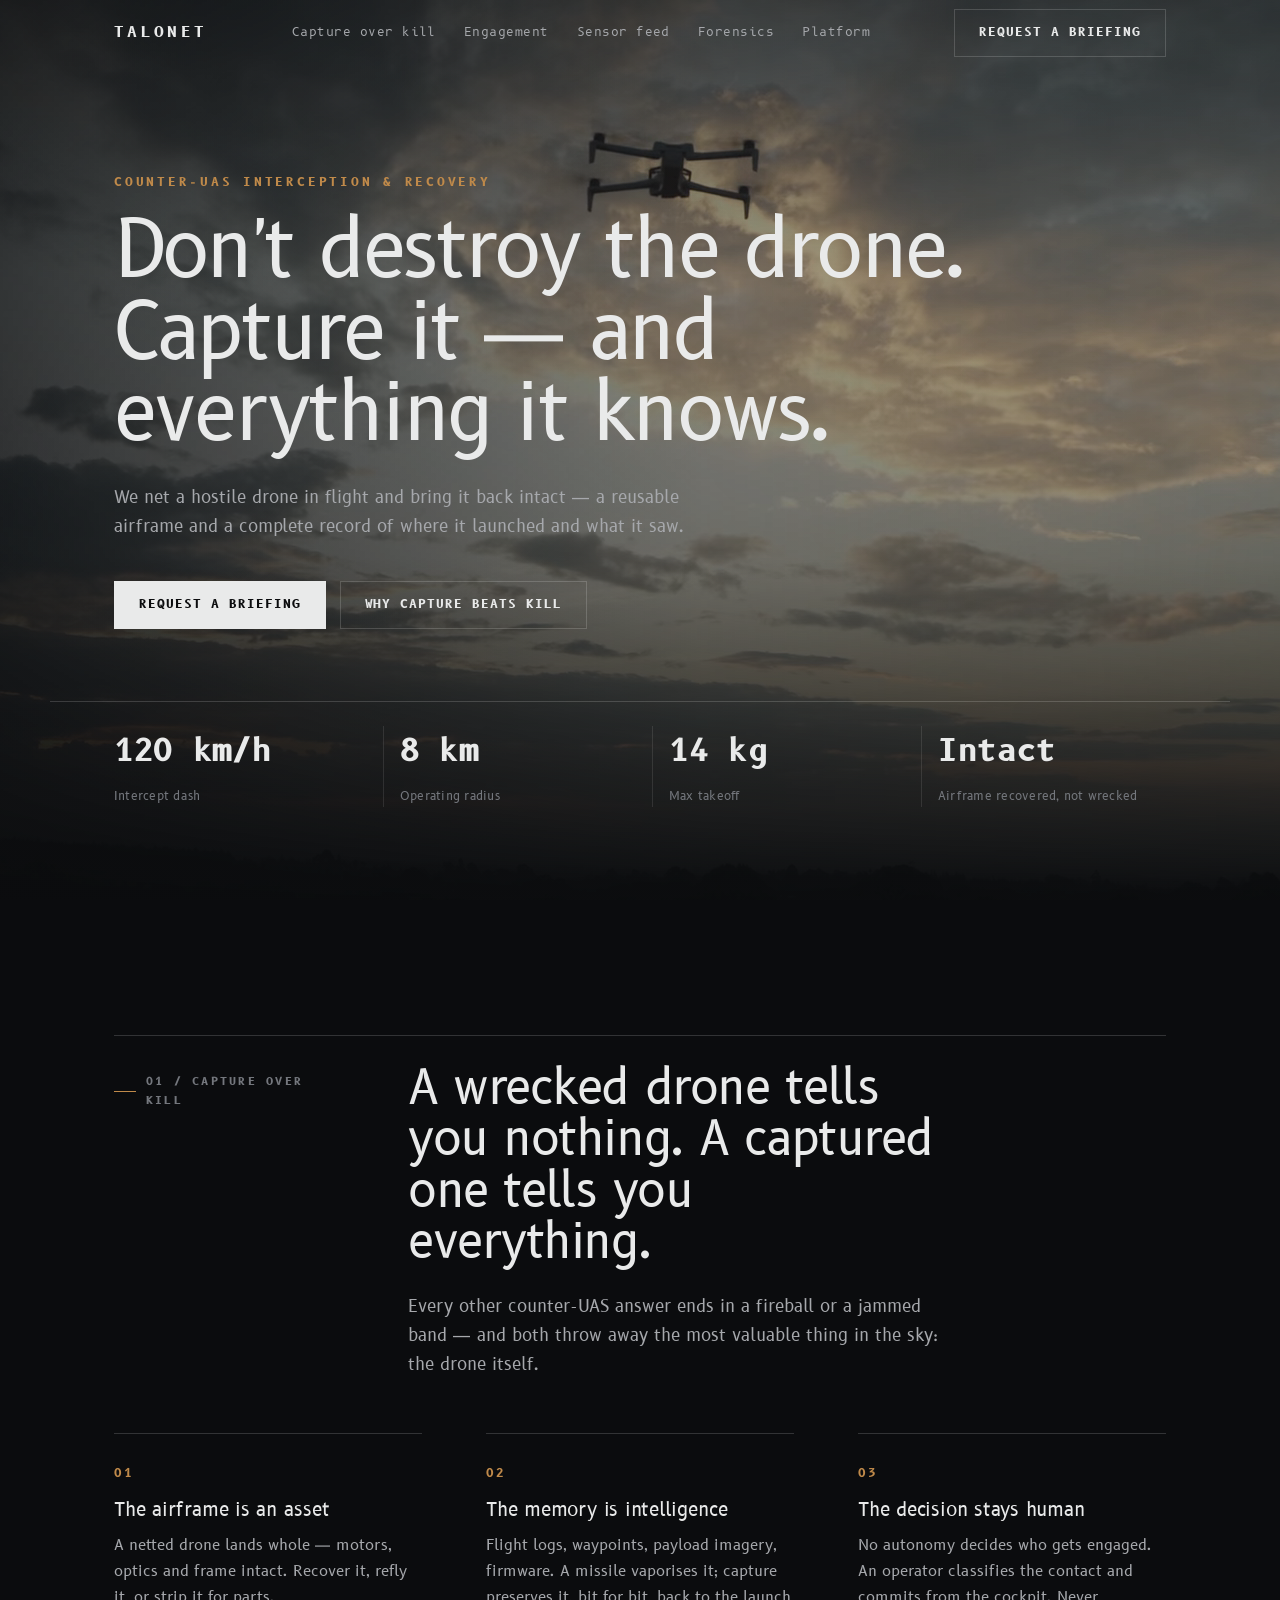
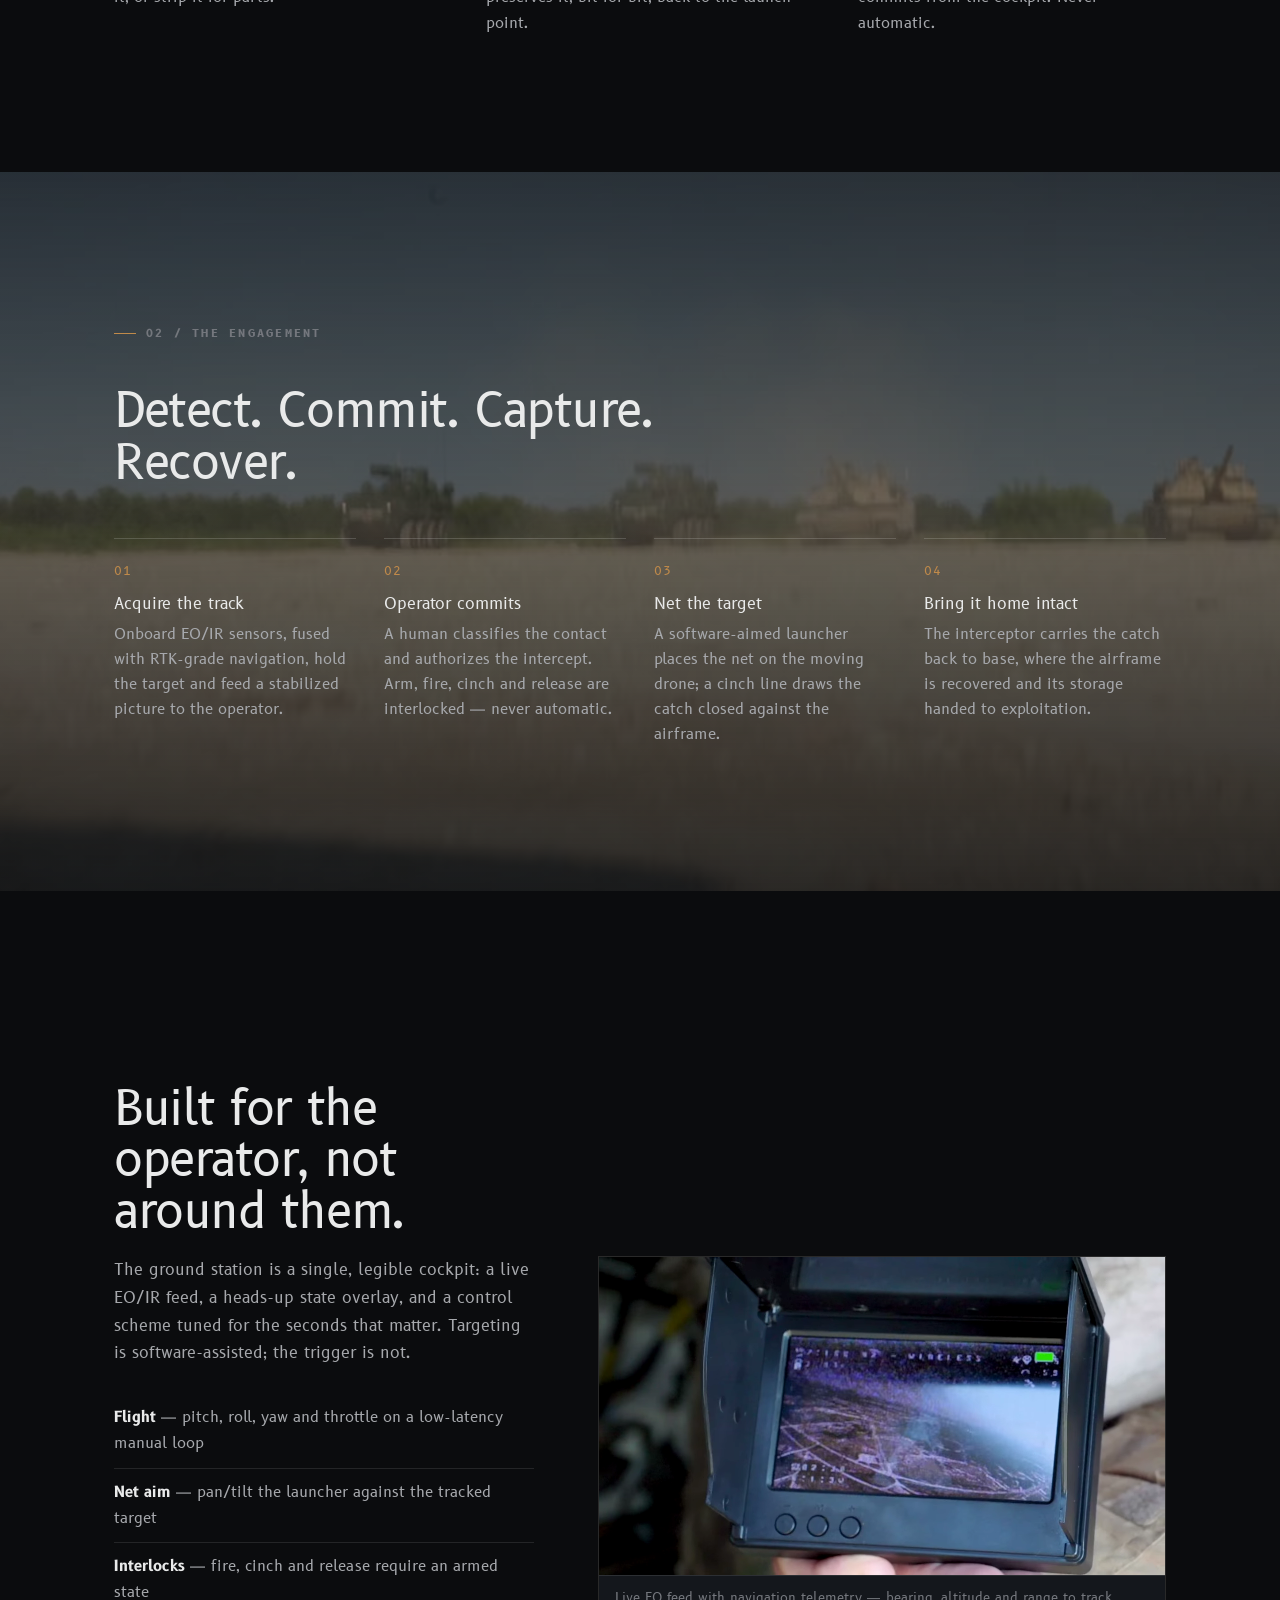
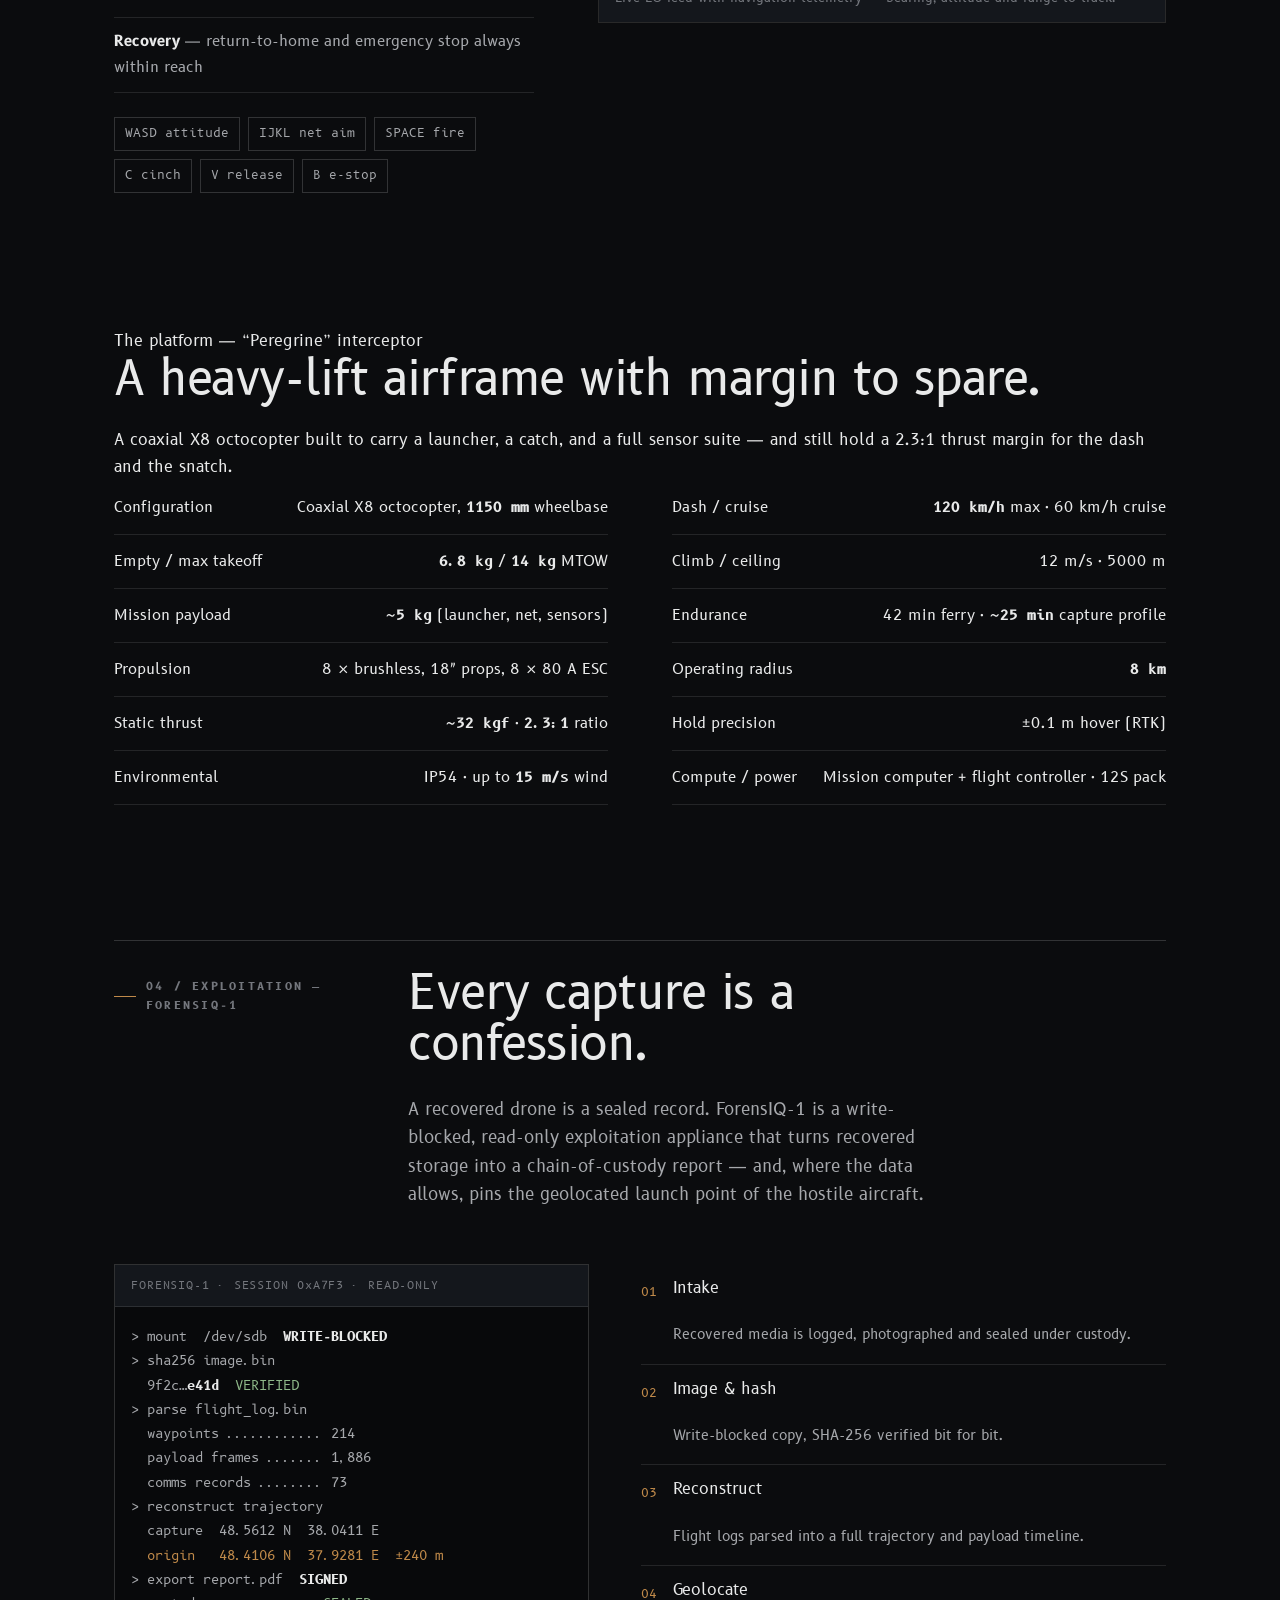
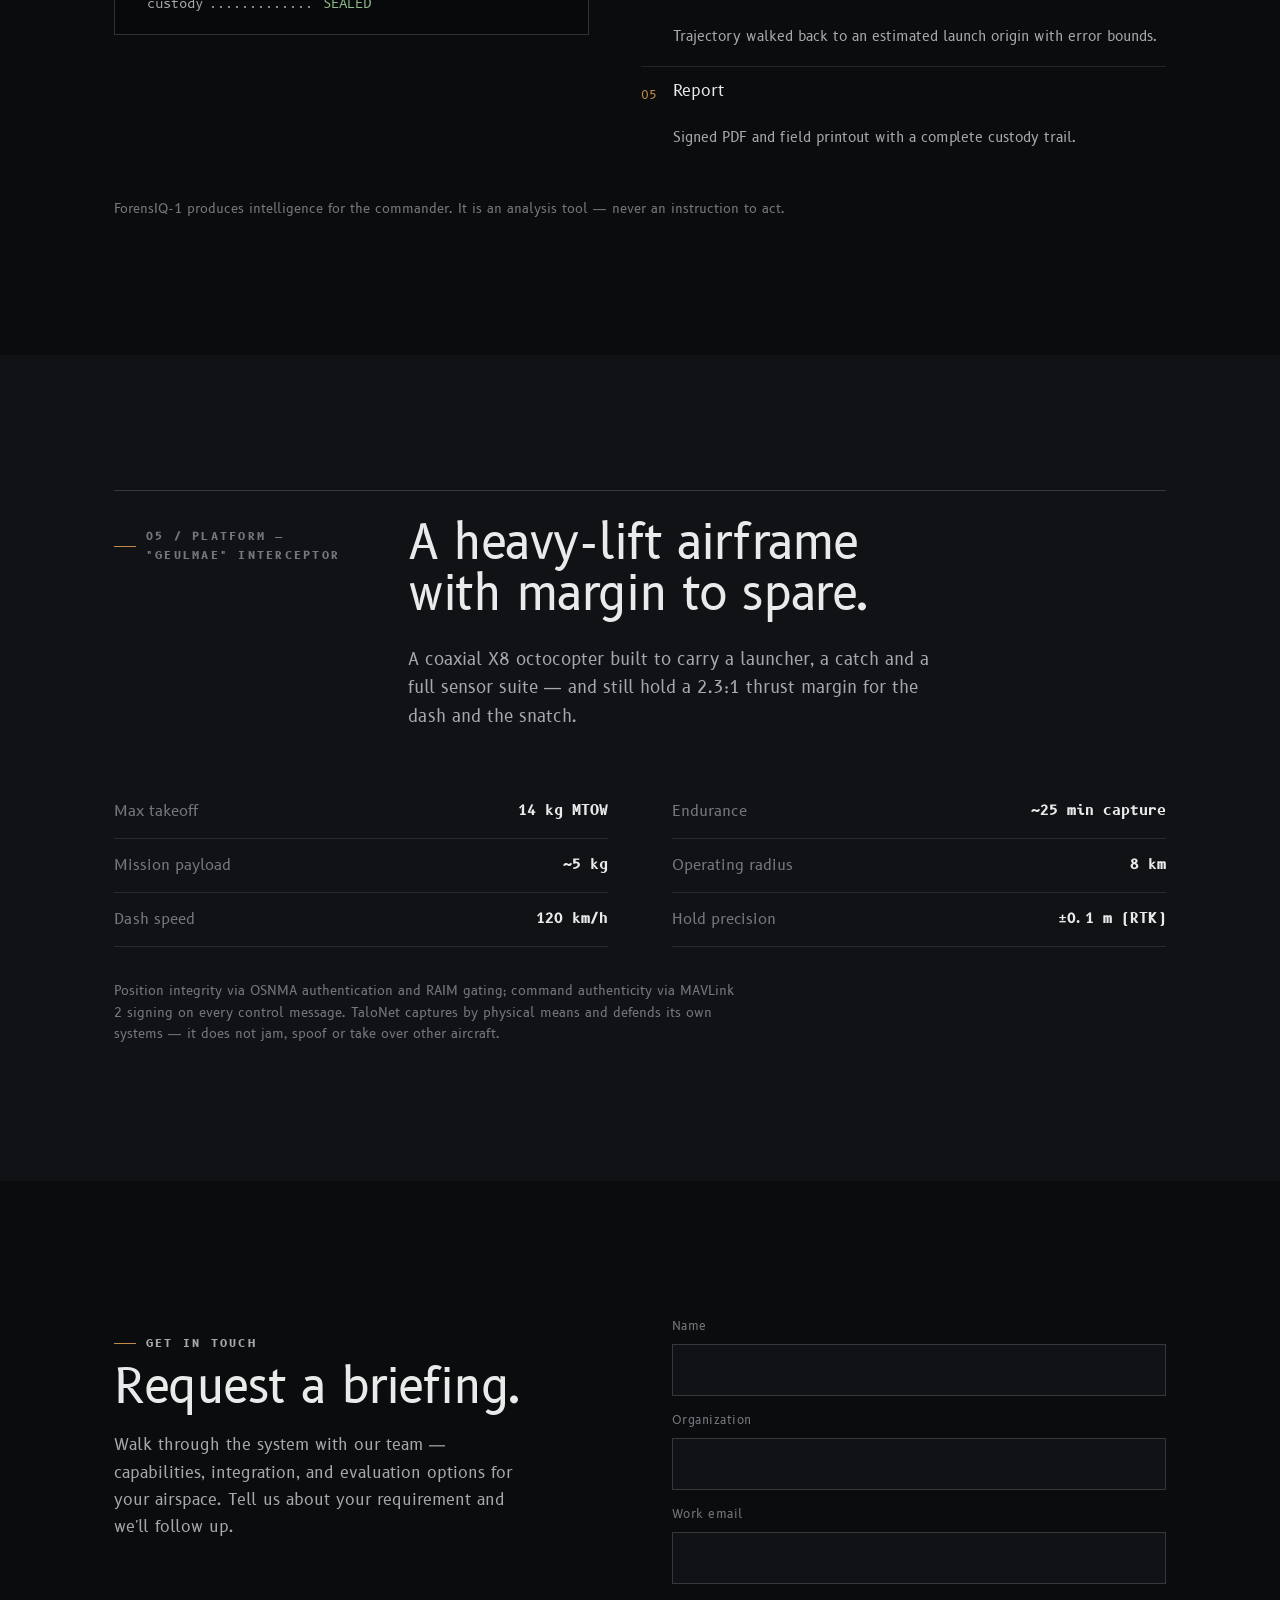
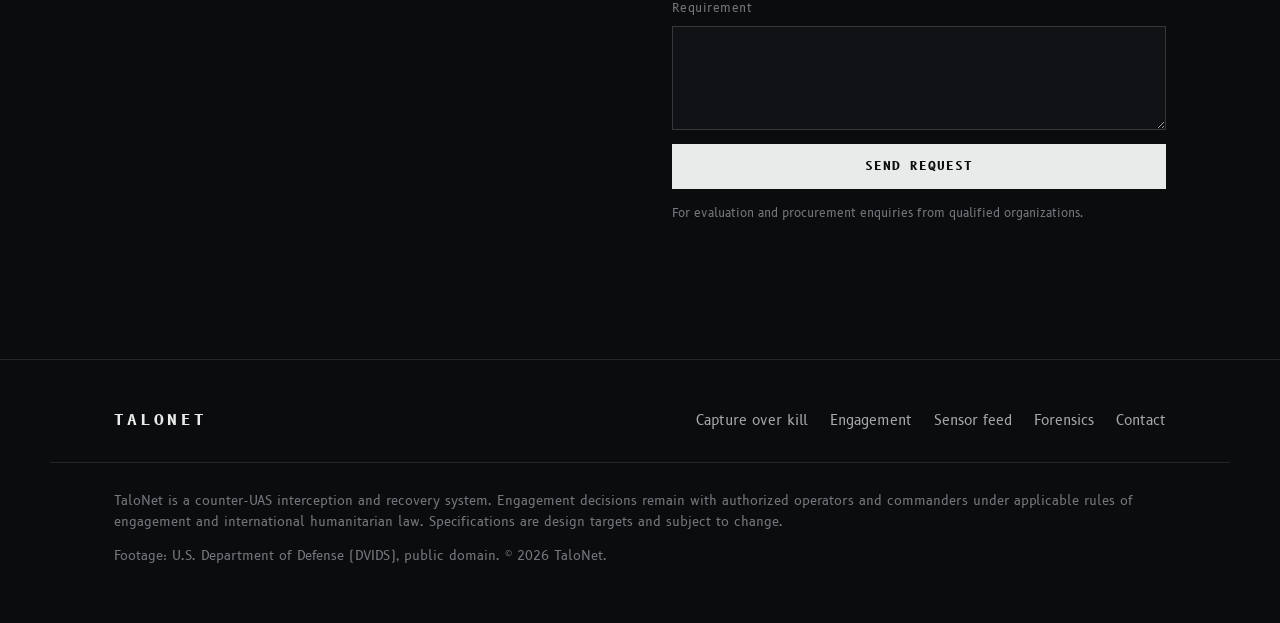
==== commit 0dfd30f8: "Merge branch 'devin/1781436185-talonet-planning-docs' into claude/talonet-cinch-forensics-hf447f" ====
--- a/landing/index.html
+++ b/landing/index.html
@@ -3,41 +3,34 @@
 <head>
   <meta charset="utf-8" />
   <meta name="viewport" content="width=device-width, initial-scale=1" />
-  <title>TaloNet — Counter-UAS Interception &amp; Recovery</title>
-  <meta name="description" content="TaloNet is a counter-UAS interceptor that nets hostile drones in flight and recovers them intact for exploitation — physical interception with the operator in the loop." />
-  <meta name="theme-color" content="#0E0F0C" />
-  <meta property="og:title" content="TaloNet — Counter-UAS Interception &amp; Recovery" />
-  <meta property="og:description" content="Physical interception of hostile drones. Net, capture, recover — operator in the loop." />
+  <title>TaloNet — Capture the drone. Keep the intelligence.</title>
+  <meta name="description" content="TaloNet is a counter-UAS interceptor that nets hostile drones in flight and brings them back intact — a reusable airframe and a complete forensic record of where it launched. Capture over kill." />
+  <meta name="theme-color" content="#0b0c0e" />
+  <meta property="og:title" content="TaloNet — Capture the drone. Keep the intelligence." />
+  <meta property="og:description" content="We don't blow drones out of the sky. We take them whole — reusable airframe, recoverable intelligence, geolocated launch point." />
   <meta property="og:type" content="website" />
-  <meta property="og:image" content="assets/hero-sky.jpg" />
-  <link rel="icon" href="data:image/svg+xml,%3Csvg xmlns='http://www.w3.org/2000/svg' viewBox='0 0 24 24'%3E%3Crect width='24' height='24' fill='%230E0F0C'/%3E%3Cg fill='none' stroke='%2386855F' stroke-width='1.4'%3E%3Crect x='4' y='4' width='16' height='16'/%3E%3Cpath d='M4 9.3h16M4 14.6h16M9.3 4v16M14.6 4v16'/%3E%3C/g%3E%3C/svg%3E" />
-  <link rel="preconnect" href="https://fonts.googleapis.com" />
-  <link rel="preconnect" href="https://fonts.gstatic.com" crossorigin />
-  <link href="https://fonts.googleapis.com/css2?family=Inter:wght@200;300;400;500&display=swap" rel="stylesheet" />
+  <meta property="og:image" content="assets/video/hero-poster.jpg" />
+  <link rel="icon" href="data:image/svg+xml,%3Csvg xmlns='http://www.w3.org/2000/svg' viewBox='0 0 24 24'%3E%3Crect width='24' height='24' fill='%230b0c0e'/%3E%3Cg fill='none' stroke='%23c7c7c2' stroke-width='1.5'%3E%3Cpath d='M4 5h16M4 12h16M4 19h16M9 5v14M15 5v14'/%3E%3C/g%3E%3C/svg%3E" />
+  <link rel="preload" href="assets/fonts/b612-400.woff2" as="font" type="font/woff2" crossorigin />
+  <link rel="preload" href="assets/fonts/b612-700.woff2" as="font" type="font/woff2" crossorigin />
+  <link rel="preload" href="assets/fonts/b612mono-400.woff2" as="font" type="font/woff2" crossorigin />
   <link rel="stylesheet" href="styles.css" />
 </head>
-<body>
+<body id="top">
 
   <!-- NAV -->
   <header class="nav" id="nav">
     <div class="wrap nav__inner">
-      <a class="brand" href="#top" aria-label="TaloNet home">
-        <svg class="brand__mark" viewBox="0 0 24 24" aria-hidden="true">
-          <g fill="none" stroke="#86855F" stroke-width="1.4">
-            <rect x="3" y="3" width="18" height="18" />
-            <path d="M3 9h18M3 15h18M9 3v18M15 3v18" />
-          </g>
-        </svg>
-        <span class="brand__word">TALONET</span>
-      </a>
+      <a class="brand" href="#top" aria-label="TaloNet home">TALONET</a>
       <nav class="nav__links" aria-label="Primary">
-        <a href="#system">System</a>
-        <a href="#capabilities">Capabilities</a>
+        <a href="#why">Capture over kill</a>
+        <a href="#engage">Engagement</a>
+        <a href="#feed">Sensor feed</a>
+        <a href="#forensics">Forensics</a>
         <a href="#platform">Platform</a>
-        <a href="#intelligence">Intelligence</a>
       </nav>
       <div class="nav__cta">
-        <a class="btn btn--primary" href="#contact">Request a briefing</a>
+        <a class="btn btn--line" href="#contact">Request a briefing</a>
         <button class="nav__toggle" id="navToggle" aria-label="Menu" aria-expanded="false">
           <svg width="22" height="22" viewBox="0 0 24 24" fill="none" stroke="currentColor" stroke-width="1.5"><path d="M3 6h18M3 12h18M3 18h18"/></svg>
         </button>
@@ -46,183 +39,115 @@
   </header>
 
   <!-- HERO -->
-  <section class="hero" id="top">
-    <div class="hero__media">
-      <video autoplay muted loop playsinline poster="assets/hero-sky.jpg">
-        <source src="assets/hero-sky.mp4" type="video/mp4" />
-      </video>
-    </div>
+  <section class="hero">
+    <video class="hero__video" autoplay muted loop playsinline preload="metadata" poster="assets/video/hero-poster.jpg">
+      <source src="assets/video/hero.webm" type="video/webm" />
+      <source src="assets/video/hero.mp4" type="video/mp4" />
+    </video>
     <div class="hero__scrim"></div>
     <div class="wrap hero__inner">
-      <p class="eyebrow hero__eyebrow">Counter-UAS · Physical interception</p>
-      <h1>Take hostile drones out of the sky. Intact.</h1>
-      <p class="lede hero__sub">
-        TaloNet is an airborne interceptor that nets a hostile UAS in flight, then
-        carries it home for exploitation — or clears it from populated airspace and sets it
-        down where it can do no harm. No jamming. No spoofing. A physical capture, with the
-        operator in command.
+      <p class="kicker">Counter-UAS interception &amp; recovery</p>
+      <h1>Don't destroy the drone.<br/>Capture it — and everything it knows.</h1>
+      <p class="hero__sub">
+        We net a hostile drone in flight and bring it back intact — a reusable airframe and a
+        complete record of where it launched and what it saw.
       </p>
       <div class="hero__actions">
-        <a class="btn btn--primary" href="#contact">Request a briefing <span class="arrow">&rarr;</span></a>
-        <a class="btn btn--ghost" href="#capabilities">View capabilities</a>
-      </div>
-
-      <div class="specstrip">
-        <div><span class="specstrip__n">120<small style="font-size:.5em"> km/h</small></span><span class="specstrip__l">Intercept dash</span></div>
-        <div><span class="specstrip__n">8<small style="font-size:.5em"> km</small></span><span class="specstrip__l">Operating radius</span></div>
-        <div><span class="specstrip__n">14<small style="font-size:.5em"> kg</small></span><span class="specstrip__l">Max takeoff</span></div>
-        <div><span class="specstrip__n">2.3:1</span><span class="specstrip__l">Thrust ratio</span></div>
-      </div>
-    </div>
-  </section>
-
-  <!-- SYSTEM / PROBLEM -->
-  <section class="band" id="system">
-    <div class="wrap">
-      <div class="split reveal">
-        <div class="section-head">
-          <p class="eyebrow">The problem</p>
-          <h2>Small drones moved faster than the tools built to stop them.</h2>
-        </div>
-        <div>
-          <p class="lede">
-            Commercial and improvised UAS are cheap, numerous, and increasingly autonomous.
-            The standard answers each carry a cost: electronic attack is blunt and degrades
-            shared spectrum, directed energy and gunfire are hard to authorize over people,
-            and a downed aircraft becomes falling debris and lost evidence.
-          </p>
-          <p>
-            TaloNet was built around a different premise — close the distance, capture the
-            aircraft whole, and decide on the ground what happens next. The threat is removed,
-            the airframe survives, and everything it was carrying is preserved for analysis.
-          </p>
-
-          <div class="cmp">
-            <div class="cmp__row"><div class="cmp__k">Electronic attack</div><div class="cmp__v">Jams a band, not a target. Spills onto friendly links and civilian spectrum.</div></div>
-            <div class="cmp__row"><div class="cmp__k">Kinetic / directed energy</div><div class="cmp__v">Effective, but creates debris and collateral risk over populated areas.</div></div>
-            <div class="cmp__row"><div class="cmp__k">TaloNet</div><div class="cmp__v">Physical capture. The aircraft is contained, recovered, and exploitable — intact.</div></div>
-          </div>
-        </div>
-      </div>
-    </div>
-  </section>
-
-  <!-- HOW IT WORKS -->
-  <section class="band band--tight">
-    <div class="wrap">
-      <div class="section-head reveal">
-        <p class="eyebrow">How it works</p>
-        <h2>Detect. Decide. Deliver.</h2>
-      </div>
-      <div class="steps reveal">
-        <div class="step">
-          <span class="step__n">01 — Detect</span>
-          <h3>Acquire the track</h3>
-          <p>Onboard electro-optical and infrared sensors, fused with RTK-grade navigation,
-             hold the target and feed a stabilized picture back to the operator.</p>
-        </div>
-        <div class="step">
-          <span class="step__n">02 — Decide</span>
-          <h3>Operator commits</h3>
-          <p>A human classifies the contact and authorizes the intercept from the cockpit.
-             Arm, fire, cinch, and release are deliberate, interlocked actions — never automatic.</p>
-        </div>
-        <div class="step">
-          <span class="step__n">03 — Deliver</span>
-          <h3>Net, capture, recover</h3>
-          <p>A software-aimed launcher fires the net, the catch is cinched to the airframe,
-             and the interceptor returns it to base — or carries it clear and sets it down.</p>
-        </div>
-      </div>
-    </div>
-  </section>
-
-  <!-- CAPABILITIES (over net photo) -->
-  <section class="media-band" id="capabilities">
-    <div class="media-band__bg"><img src="assets/net.jpg" alt="" /></div>
-    <div class="media-band__scrim"></div>
-    <div class="band">
-      <div class="wrap">
-        <div class="section-head reveal">
-          <p class="eyebrow">Capabilities</p>
-          <h2>One airframe, the full engagement.</h2>
-          <p class="lede" style="margin-top:20px">From acquisition to recovery, every link in the chain is on the aircraft
-            or in the operator's hands — not delegated to the network or to chance.</p>
-        </div>
-
-        <div class="caps reveal">
-          <div class="cap">
-            <span class="cap__i"><svg viewBox="0 0 24 24" fill="none" stroke="currentColor" stroke-width="1.3"><rect x="3" y="3" width="18" height="18"/><path d="M3 9h18M3 15h18M9 3v18M15 3v18"/></svg></span>
-            <h3>Net interception</h3>
-            <p>A pan-and-tilt launcher places the net on a moving target, then a cinch line
-               draws the catch closed against the captured aircraft.</p>
-          </div>
-          <div class="cap">
-            <span class="cap__i"><svg viewBox="0 0 24 24" fill="none" stroke="currentColor" stroke-width="1.3"><circle cx="12" cy="12" r="8"/><path d="M12 2v4M12 18v4M2 12h4M18 12h4"/><circle cx="12" cy="12" r="1.5" fill="currentColor" stroke="none"/></svg></span>
-            <h3>Manual teleop cockpit</h3>
-            <p>Direct FPV flight with a heads-up overlay and keyboard controls. Low latency,
-               full authority, and an unambiguous human decision behind every shot.</p>
-          </div>
-          <div class="cap">
-            <span class="cap__i"><svg viewBox="0 0 24 24" fill="none" stroke="currentColor" stroke-width="1.3"><path d="M12 3l8 4v5c0 5-3.5 7.5-8 9-4.5-1.5-8-4-8-9V7z"/><path d="M9 12l2 2 4-4"/></svg></span>
-            <h3>Hardened navigation</h3>
-            <p>GNSS anti-spoofing with Galileo OSNMA and receiver-autonomous integrity
-               monitoring keeps position truth even under deliberate interference.</p>
-          </div>
-          <div class="cap">
-            <span class="cap__i"><svg viewBox="0 0 24 24" fill="none" stroke="currentColor" stroke-width="1.3"><rect x="4" y="10" width="16" height="10"/><path d="M8 10V7a4 4 0 0 1 8 0v3"/></svg></span>
-            <h3>Signed command link</h3>
-            <p>MAVLink 2 message signing and an authenticated RF link with anti-replay
-               protection close the door on injection and takeover.</p>
-          </div>
-          <div class="cap">
-            <span class="cap__i"><svg viewBox="0 0 24 24" fill="none" stroke="currentColor" stroke-width="1.3"><path d="M12 21s-7-4.5-7-10a7 7 0 0 1 14 0c0 5.5-7 10-7 10z"/><circle cx="12" cy="11" r="2.5"/></svg></span>
-            <h3>Recover &amp; exploit</h3>
-            <p>A surviving airframe carries its storage, payload, and flight history home —
-               turning every intercept into actionable intelligence.</p>
-          </div>
-          <div class="cap">
-            <span class="cap__i"><svg viewBox="0 0 24 24" fill="none" stroke="currentColor" stroke-width="1.3"><path d="M12 3v9M8 8l4 4 4-4"/><path d="M4 14v5a1 1 0 0 0 1 1h14a1 1 0 0 0 1-1v-5"/></svg></span>
-            <h3>Recover or remove</h3>
-            <p>Bring the catch back for analysis, or carry a hazardous payload clear of people
-               and set it down in open ground. The operator chooses.</p>
-          </div>
-        </div>
-      </div>
-    </div>
-  </section>
-
-  <!-- COCKPIT FEATURE -->
-  <section class="band" id="cockpit">
-    <div class="wrap">
+        <a class="btn btn--solid" href="#contact">Request a briefing</a>
+        <a class="btn btn--line" href="#why">Why capture beats kill</a>
+      </div>
+    </div>
+    <div class="hero__stats wrap">
+      <div><b>120 km/h</b><span>Intercept dash</span></div>
+      <div><b>8 km</b><span>Operating radius</span></div>
+      <div><b>14 kg</b><span>Max takeoff</span></div>
+      <div><b>Intact</b><span>Airframe recovered, not wrecked</span></div>
+    </div>
+  </section>
+
+  <!-- WHY CAPTURE -->
+  <section class="section" id="why">
+    <div class="wrap">
+      <div class="shead reveal">
+        <p class="label">01 / Capture over kill</p>
+        <div class="lead">
+          <h2>A wrecked drone tells you nothing. A captured one tells you everything.</h2>
+          <p>Every other counter-UAS answer ends in a fireball or a jammed band — and both throw away
+            the most valuable thing in the sky: the drone itself.</p>
+        </div>
+      </div>
+
+      <div class="cols reveal">
+        <article class="col">
+          <h3>The airframe is an asset</h3>
+          <p>A netted drone lands whole — motors, optics and frame intact. Recover it, refly it,
+            or strip it for parts.</p>
+        </article>
+        <article class="col">
+          <h3>The memory is intelligence</h3>
+          <p>Flight logs, waypoints, payload imagery, firmware. A missile vaporises it; capture
+            preserves it, bit for bit, back to the launch point.</p>
+        </article>
+        <article class="col">
+          <h3>The decision stays human</h3>
+          <p>No autonomy decides who gets engaged. An operator classifies the contact and commits
+            from the cockpit. Never automatic.</p>
+        </article>
+      </div>
+    </div>
+  </section>
+
+  <!-- ENGAGEMENT (video band) -->
+  <section class="vband" id="engage">
+    <video class="vband__video" autoplay muted loop playsinline preload="none" poster="assets/video/engage-poster.jpg">
+      <source src="assets/video/engage.webm" type="video/webm" />
+      <source src="assets/video/engage.mp4" type="video/mp4" />
+    </video>
+    <div class="vband__scrim"></div>
+    <div class="wrap vband__inner">
+      <p class="label">02 / The engagement</p>
+      <h2>Detect. Commit. Capture. Recover.</h2>
+      <ol class="steps">
+        <li><span>01</span><h4>Acquire the track</h4><p>Onboard EO/IR sensors, fused with RTK-grade navigation, hold the target and feed a stabilized picture to the operator.</p></li>
+        <li><span>02</span><h4>Operator commits</h4><p>A human classifies the contact and authorizes the intercept. Arm, fire, cinch and release are interlocked — never automatic.</p></li>
+        <li><span>03</span><h4>Net the target</h4><p>A software-aimed launcher places the net on the moving drone; a cinch line draws the catch closed against the airframe.</p></li>
+        <li><span>04</span><h4>Bring it home intact</h4><p>The interceptor carries the catch back to base, where the airframe is recovered and its storage handed to exploitation.</p></li>
+      </ol>
+    </div>
+  </section>
+
+  <!-- SENSOR FEED -->
+  <section class="section" id="feed">
+    <div class="wrap">
+      <p class="label reveal">03 / EO·IR sensor feed</p>
       <div class="feature reveal">
-        <div>
-          <p class="eyebrow">The cockpit</p>
+        <div class="feature__copy">
           <h2>Built for the operator, not around them.</h2>
-          <p class="lede" style="margin-top:22px">
-            The ground station is a single, legible cockpit: live FPV, a heads-up state
+          <p>The ground station is a single, legible cockpit: a live EO/IR feed, a heads-up state
             overlay, and a control scheme tuned for the seconds that matter. Targeting is
-            software-assisted; the trigger is not. Arming, firing, cinching, and release are
-            separate, interlocked commands that only a person can give.
-          </p>
+            software-assisted; the trigger is not.</p>
           <ul class="list">
             <li><b>Flight</b> — pitch, roll, yaw and throttle on a low-latency manual loop</li>
             <li><b>Net aim</b> — pan/tilt the launcher against the tracked target</li>
-            <li><b>Safety interlocks</b> — fire, cinch and release require an armed state</li>
-            <li><b>One-touch recovery</b> — return-to-home and emergency stop always within reach</li>
+            <li><b>Interlocks</b> — fire, cinch and release require an armed state</li>
+            <li><b>Recovery</b> — return-to-home and emergency stop always within reach</li>
           </ul>
           <div class="keys">
-            <span class="key"><b>WASD</b> attitude</span>
-            <span class="key"><b>IJKL</b> net aim</span>
-            <span class="key"><b>SPACE</b> fire</span>
-            <span class="key"><b>C</b> cinch</span>
-            <span class="key"><b>V</b> release</span>
-            <span class="key"><b>B</b> e-stop</span>
+            <span class="key">WASD attitude</span>
+            <span class="key">IJKL net aim</span>
+            <span class="key">SPACE fire</span>
+            <span class="key">C cinch</span>
+            <span class="key">V release</span>
+            <span class="key">B e-stop</span>
           </div>
         </div>
-        <div class="feature__shot">
-          <img src="assets/cockpit.png" alt="TaloNet operator cockpit — first-person view with heads-up state overlay and net-aim reticle" />
-        </div>
+        <figure class="feature__media">
+          <video autoplay muted loop playsinline preload="none" poster="assets/video/eofeed-poster.jpg">
+            <source src="assets/video/eofeed.webm" type="video/webm" />
+            <source src="assets/video/eofeed.mp4" type="video/mp4" />
+          </video>
+          <figcaption>Live EO feed with navigation telemetry — bearing, altitude and range to track.</figcaption>
+        </figure>
       </div>
     </div>
   </section>
@@ -260,159 +185,110 @@
     </div>
   </section>
 
-  <!-- INTELLIGENCE / FORENSICS -->
-  <section class="band band--tight" id="intelligence">
-    <div class="wrap">
-      <div class="split reveal">
-        <div class="section-head">
-          <p class="eyebrow">Exploitation — ForensIQ-1</p>
-          <h2>Every recovery is a lead.</h2>
-        </div>
-        <div>
-          <p class="lede">
-            A captured drone is a record. ForensIQ-1 is a sealed, read-only exploitation
-            appliance that turns recovered storage into a chain-of-custody report — including,
-            where the data allows, the geolocated launch point of the hostile aircraft.
-          </p>
-          <p style="margin-top:18px">
-            Acquisition is write-blocked and hash-verified end to end, so the evidence that
-            comes out is the evidence that went in. The output is intelligence for the
-            commander — never an instruction to act.
-          </p>
-
-          <div class="pipe">
-            <div class="pipe__step"><span class="pipe__n">01</span><h4>Intake</h4><p>Recovered media is logged and sealed under custody.</p></div>
-            <div class="pipe__step"><span class="pipe__n">02</span><h4>Image &amp; hash</h4><p>Write-blocked copy, SHA-256 verified bit for bit.</p></div>
-            <div class="pipe__step"><span class="pipe__n">03</span><h4>Reconstruct</h4><p>Flight logs parsed into a trajectory and origin estimate.</p></div>
-            <div class="pipe__step"><span class="pipe__n">04</span><h4>Report</h4><p>Signed PDF and field printout with a custody trail.</p></div>
-          </div>
-        </div>
-      </div>
-    </div>
-  </section>
-
-  <!-- TERRAIN BAND (video) -->
-  <section class="media-band">
-    <div class="media-band__bg">
-      <video autoplay muted loop playsinline poster="assets/terrain.jpg">
-        <source src="assets/terrain.mp4" type="video/mp4" />
-      </video>
-    </div>
-    <div class="media-band__scrim"></div>
-    <div class="band">
-      <div class="wrap">
-        <div class="section-head reveal">
-          <p class="eyebrow">Operating envelope</p>
-          <h2>Reach the threat. Choose the ending.</h2>
-          <p class="lede" style="margin-top:20px">
-            An 8-kilometer radius and a 120 km/h dash put the interceptor on the target before
-            it reaches what it came for. Once the catch is secure, recovery and disposal are a
-            decision, not a default — bring it home, or carry it clear and set it down in open
-            ground away from people.
-          </p>
-        </div>
-      </div>
-    </div>
-  </section>
-
-  <!-- DEFENSIVE / HARDENING -->
-  <section class="band">
-    <div class="wrap">
-      <div class="split reveal">
-        <div class="section-head">
-          <p class="eyebrow">Engineered to hold</p>
-          <h2>Hardened where it counts.</h2>
-        </div>
-        <div>
-          <p class="lede">
-            An interceptor is only as trustworthy as its own links. TaloNet protects its
-            navigation and command paths the way the rest of the airframe is built — for the
-            contested case, not the demo.
-          </p>
-          <ul class="list">
-            <li><b>Position integrity</b> — OSNMA authentication and RAIM gating reject spoofed GNSS</li>
-            <li><b>Command authenticity</b> — MAVLink 2 signing on every control message</li>
-            <li><b>Link security</b> — keyed RF channel with replay protection</li>
-            <li><b>Graceful degradation</b> — defined verdicts from trusted to dead-reckon to return-home</li>
-          </ul>
-          <p class="fine" style="margin-top:26px">
-            TaloNet does not jam, spoof, or take over other aircraft. It defends its own
-            systems and captures by physical means.
-          </p>
-        </div>
-      </div>
-    </div>
-  </section>
-
-  <!-- CTA / CONTACT -->
-  <section class="band" id="contact">
-    <div class="wrap">
-      <div class="cta reveal">
-        <div class="section-head">
-          <p class="eyebrow">Get in touch</p>
-          <h2>Request a briefing.</h2>
-          <p class="lede" style="margin-top:22px">
-            Walk through the system with our team — capabilities, integration, and evaluation
-            options for your airspace. Tell us a little about your requirement and we'll follow up.
-          </p>
-        </div>
-
-        <div>
-          <form class="form" id="briefForm" novalidate>
-            <div class="field">
-              <label for="f-name">Name</label>
-              <input id="f-name" name="name" type="text" autocomplete="name" required />
-            </div>
-            <div class="field">
-              <label for="f-org">Organization</label>
-              <input id="f-org" name="org" type="text" autocomplete="organization" required />
-            </div>
-            <div class="field">
-              <label for="f-email">Work email</label>
-              <input id="f-email" name="email" type="email" autocomplete="email" required />
-            </div>
-            <div class="field">
-              <label for="f-msg">Requirement</label>
-              <textarea id="f-msg" name="message" rows="3"></textarea>
-            </div>
-            <button class="btn btn--primary btn--block" type="submit">Send request <span class="arrow">&rarr;</span></button>
-            <p class="form__note">For evaluation and procurement enquiries from qualified organizations.</p>
-          </form>
-          <div class="form__ok" id="formOk">
-            Request received. Our team will be in touch at the address you provided.
-          </div>
-        </div>
-      </div>
+  <!-- FORENSICS -->
+  <section class="section" id="forensics">
+    <div class="wrap">
+      <div class="shead reveal">
+        <p class="label">04 / Exploitation — ForensIQ-1</p>
+        <div class="lead">
+          <h2>Every capture is a confession.</h2>
+          <p>A recovered drone is a sealed record. ForensIQ-1 is a write-blocked, read-only
+            exploitation appliance that turns recovered storage into a chain-of-custody report — and,
+            where the data allows, pins the geolocated launch point of the hostile aircraft.</p>
+        </div>
+      </div>
+
+      <div class="forensic reveal">
+        <div class="readout" aria-label="Forensic readout sample">
+          <div class="readout__bar">FORENSIQ-1 · SESSION 0xA7F3 · READ-ONLY</div>
+<pre class="readout__pre">&gt; mount  /dev/sdb  <b>WRITE-BLOCKED</b>
+&gt; sha256 image.bin
+  9f2c…<b>e41d</b>  <span class="ok">VERIFIED</span>
+&gt; parse flight_log.bin
+  waypoints ............ 214
+  payload frames ....... 1,886
+  comms records ........ 73
+&gt; reconstruct trajectory
+  capture  48.5612 N  38.0411 E
+  <span class="warn">origin   48.4106 N  37.9281 E  ±240 m</span>
+&gt; export report.pdf  <b>SIGNED</b>
+  custody ............. <span class="ok">SEALED</span></pre>
+        </div>
+        <ol class="pipe">
+          <li><span>01</span><h4>Intake</h4><p>Recovered media is logged, photographed and sealed under custody.</p></li>
+          <li><span>02</span><h4>Image &amp; hash</h4><p>Write-blocked copy, SHA-256 verified bit for bit.</p></li>
+          <li><span>03</span><h4>Reconstruct</h4><p>Flight logs parsed into a full trajectory and payload timeline.</p></li>
+          <li><span>04</span><h4>Geolocate</h4><p>Trajectory walked back to an estimated launch origin with error bounds.</p></li>
+          <li><span>05</span><h4>Report</h4><p>Signed PDF and field printout with a complete custody trail.</p></li>
+        </ol>
+      </div>
+      <p class="fine reveal">ForensIQ-1 produces intelligence for the commander. It is an analysis tool — never an instruction to act.</p>
+    </div>
+  </section>
+
+  <!-- PLATFORM -->
+  <section class="section section--alt" id="platform">
+    <div class="wrap">
+      <div class="shead reveal">
+        <p class="label">05 / Platform — "Geulmae" interceptor</p>
+        <div class="lead">
+          <h2>A heavy-lift airframe with margin to spare.</h2>
+          <p>A coaxial X8 octocopter built to carry a launcher, a catch and a full sensor suite — and
+            still hold a 2.3:1 thrust margin for the dash and the snatch.</p>
+        </div>
+      </div>
+      <div class="spec reveal">
+        <div>
+          <div class="spec__row"><span>Max takeoff</span><b>14 kg MTOW</b></div>
+          <div class="spec__row"><span>Mission payload</span><b>~5 kg</b></div>
+          <div class="spec__row"><span>Dash speed</span><b>120 km/h</b></div>
+        </div>
+        <div>
+          <div class="spec__row"><span>Endurance</span><b>~25 min capture</b></div>
+          <div class="spec__row"><span>Operating radius</span><b>8 km</b></div>
+          <div class="spec__row"><span>Hold precision</span><b>±0.1 m (RTK)</b></div>
+        </div>
+      </div>
+      <p class="fine reveal">Position integrity via OSNMA authentication and RAIM gating; command authenticity via MAVLink 2 signing on every control message. TaloNet captures by physical means and defends its own systems — it does not jam, spoof or take over other aircraft.</p>
+    </div>
+  </section>
+
+  <!-- CONTACT -->
+  <section class="section" id="contact">
+    <div class="wrap cta">
+      <div class="cta__copy">
+        <p class="label">Get in touch</p>
+        <h2>Request a briefing.</h2>
+        <p>Walk through the system with our team — capabilities, integration, and evaluation
+          options for your airspace. Tell us about your requirement and we'll follow up.</p>
+      </div>
+      <form class="form" id="briefForm" novalidate>
+        <div class="field"><label for="f-name">Name</label><input id="f-name" name="name" type="text" autocomplete="name" required /></div>
+        <div class="field"><label for="f-org">Organization</label><input id="f-org" name="org" type="text" autocomplete="organization" required /></div>
+        <div class="field"><label for="f-email">Work email</label><input id="f-email" name="email" type="email" autocomplete="email" required /></div>
+        <div class="field"><label for="f-msg">Requirement</label><textarea id="f-msg" name="message" rows="3"></textarea></div>
+        <button class="btn btn--solid btn--block" type="submit">Send request</button>
+        <p class="form__note">For evaluation and procurement enquiries from qualified organizations.</p>
+        <div class="form__ok" id="formOk">Request received. Our team will be in touch at the address you provided.</div>
+      </form>
     </div>
   </section>
 
   <!-- FOOTER -->
   <footer class="foot">
-    <div class="wrap">
-      <div class="foot__top">
-        <a class="brand" href="#top" aria-label="TaloNet home">
-          <svg class="brand__mark" viewBox="0 0 24 24" aria-hidden="true">
-            <g fill="none" stroke="#86855F" stroke-width="1.4">
-              <rect x="3" y="3" width="18" height="18" />
-              <path d="M3 9h18M3 15h18M9 3v18M15 3v18" />
-            </g>
-          </svg>
-          <span class="brand__word">TALONET</span>
-        </a>
-        <nav class="foot__nav" aria-label="Footer">
-          <a href="#system">System</a>
-          <a href="#capabilities">Capabilities</a>
-          <a href="#platform">Platform</a>
-          <a href="#intelligence">Intelligence</a>
-          <a href="#contact">Contact</a>
-        </nav>
-      </div>
-      <p class="fine foot__legal">
-        TaloNet is a counter-UAS interception and recovery system. Engagement decisions
-        remain with authorized operators and commanders under applicable rules of engagement
-        and international humanitarian law. Specifications are design targets and subject to change.
-      </p>
-      <p class="fine" style="margin-top:16px">© <span id="year"></span> TaloNet. All rights reserved.</p>
+    <div class="wrap foot__inner">
+      <a class="brand" href="#top">TALONET</a>
+      <nav class="foot__nav" aria-label="Footer">
+        <a href="#why">Capture over kill</a>
+        <a href="#engage">Engagement</a>
+        <a href="#feed">Sensor feed</a>
+        <a href="#forensics">Forensics</a>
+        <a href="#contact">Contact</a>
+      </nav>
+    </div>
+    <div class="wrap">
+      <p class="fine">TaloNet is a counter-UAS interception and recovery system. Engagement decisions remain with authorized operators and commanders under applicable rules of engagement and international humanitarian law. Specifications are design targets and subject to change.</p>
+      <p class="fine foot__legal">Footage: U.S. Department of Defense (DVIDS), public domain. © <span id="year"></span> TaloNet.</p>
     </div>
   </footer>
 
--- a/landing/styles.css
+++ b/landing/styles.css
@@ -1,17 +1,16 @@
-/* TaloNet landing — defense-prime aesthetic.
-   Full-bleed cinematic media, monumental display type, near-monochrome.
-   Display + body: Archivo (variable, wght 100-900 / wdth 62.5-125%).
-   Labels / captions / credits only: B612 Mono.
-   Self-hosted fonts (SIL OFL 1.1) — no third-party CDN calls. */
+/* TaloNet landing — restrained, editorial, video-driven.
+   Type: B612 / B612 Mono — the typeface Airbus + ENAC designed for cockpit
+   display legibility (SIL OFL 1.1). Self-hosted, no third-party CDN calls. */
 
 @font-face {
-  font-family: "Archivo";
-  src: url("assets/fonts/archivo-var.woff2") format("woff2-variations"),
-       url("assets/fonts/archivo-var.woff2") format("woff2");
-  font-weight: 100 900;
-  font-stretch: 62% 125%;
-  font-style: normal;
-  font-display: swap;
+  font-family: "B612";
+  src: url("assets/fonts/b612-400.woff2") format("woff2");
+  font-weight: 400; font-style: normal; font-display: swap;
+}
+@font-face {
+  font-family: "B612";
+  src: url("assets/fonts/b612-700.woff2") format("woff2");
+  font-weight: 700; font-style: normal; font-display: swap;
 }
 @font-face {
   font-family: "B612 Mono";
@@ -25,22 +24,27 @@
 }
 
 :root {
-  --sans: "Archivo", system-ui, -apple-system, "Segoe UI", Roboto, sans-serif;
+  --sans: "B612", system-ui, -apple-system, "Segoe UI", Roboto, sans-serif;
   --mono: "B612 Mono", ui-monospace, "SFMono-Regular", Menlo, monospace;
-  --ink: #000000;
-  --fg: #f1f1ef;
-  --fg-dim: #b6b7b4;
-  --fg-mute: #74767a;
-  --line: rgba(255, 255, 255, 0.16);
-  --accent: #c08a4a;          /* restrained military amber — used sparingly */
-  --pad: clamp(20px, 5.5vw, 96px);
-  /* unified cinematic color grade applied to every clip + photo */
-  --grade: grayscale(0.42) contrast(1.07) brightness(0.9) sepia(0.10) saturate(0.85);
+  --ink: #0b0c0e;
+  --ink-2: #101216;
+  --panel: #14171c;
+  --line: rgba(255, 255, 255, 0.10);
+  --line-2: rgba(255, 255, 255, 0.16);
+  --fg: #e9eaea;
+  --fg-dim: #a6a8ac;
+  --fg-mute: #74777d;
+  --accent: #c08a4a;          /* restrained military amber, used sparingly */
+  --ok: #8fb98a;
+  --warn: #d6a24a;
+  --maxw: 1180px;
+  --pad: clamp(20px, 5vw, 64px);
+  --r: 0px;
 }
 
 * { box-sizing: border-box; }
+
 html { scroll-behavior: smooth; }
-@media (prefers-reduced-motion: reduce) { html { scroll-behavior: auto; } }
 
 body {
   margin: 0;
@@ -49,73 +53,75 @@
   font-family: var(--sans);
   font-weight: 400;
   font-size: 16px;
-  line-height: 1.62;
+  line-height: 1.7;
   -webkit-font-smoothing: antialiased;
   text-rendering: optimizeLegibility;
 }
 
+@media (prefers-reduced-motion: reduce) {
+  html { scroll-behavior: auto; }
+}
+
 img, video { max-width: 100%; display: block; }
+
 a { color: inherit; text-decoration: none; }
 
-/* ---------- display type — light, restrained, not a magazine cover ---------- */
-.display {
-  margin: 0;
-  font-family: var(--sans);
-  font-weight: 300;
-  font-stretch: 100%;
-  text-transform: none;
-  letter-spacing: -0.018em;
-  line-height: 1.04;
-  font-size: clamp(2rem, 4.4vw, 3.9rem);
-  max-width: 20ch;
-}
-h1.display { font-size: clamp(2.3rem, 5vw, 4.6rem); max-width: 18ch; }
-.display--quote {
-  font-weight: 300;
-  letter-spacing: -0.02em;
-  line-height: 1.12;
-  font-size: clamp(1.7rem, 3.2vw, 3.1rem);
-  max-width: 20ch;
-}
-
-/* ---------- eyebrow / mono labels ---------- */
-.eyebrow {
-  display: block;
-  margin: 0 0 26px;
+.wrap { width: 100%; max-width: var(--maxw); margin: 0 auto; padding: 0 var(--pad); }
+
+h1, h2, h3, h4 { margin: 0; font-weight: 400; letter-spacing: -0.02em; line-height: 1.12; }
+h1 { font-size: clamp(2.5rem, 6.2vw, 5rem); letter-spacing: -0.035em; line-height: 1.03; }
+h2 { font-size: clamp(1.8rem, 3.8vw, 3rem); letter-spacing: -0.03em; line-height: 1.07; }
+h3 { font-size: 1.18rem; letter-spacing: -0.012em; }
+h4 { font-size: 1rem; letter-spacing: -0.006em; }
+p { margin: 0; }
+
+.label {
+  display: inline-flex;
+  align-items: center;
+  gap: 10px;
   font-family: var(--mono);
-  font-size: 0.72rem; font-weight: 700;
-  letter-spacing: 0.26em; text-transform: uppercase;
-  color: var(--fg-dim);
-}
-
-.lead {
-  margin: 28px 0 0;
-  max-width: 46ch;
-  color: var(--fg-dim);
-  font-size: clamp(1rem, 1.25vw, 1.22rem);
-  line-height: 1.6;
-  font-weight: 400;
-}
-.lead--wide { max-width: 62ch; }
-.fine { color: var(--fg-mute); font-size: 0.82rem; line-height: 1.6; font-family: var(--mono); letter-spacing: 0.01em; }
-.amber { color: var(--accent); }
-
-/* ---------- briefing link (the single CTA style) ---------- */
-.brief {
-  display: inline-flex; align-items: center; gap: 0.6em;
+  font-size: 0.7rem;
+  font-weight: 700;
+  letter-spacing: 0.2em;
+  text-transform: uppercase;
+  color: var(--fg-mute);
+  margin: 0 0 32px;
+}
+.label::before {
+  content: "";
+  width: 22px;
+  height: 1px;
+  background: var(--accent);
+  flex: none;
+}
+
+.kicker {
   font-family: var(--mono);
-  font-size: 0.74rem; font-weight: 700;
-  letter-spacing: 0.14em; text-transform: uppercase;
-  color: var(--fg);
-  border: 1px solid var(--line);
-  padding: 13px 22px;
-  background: transparent;
-  cursor: pointer;
-  transition: background .18s ease, color .18s ease, border-color .18s ease;
-}
-.brief:hover { background: var(--fg); color: var(--ink); border-color: var(--fg); }
-.brief--lg { margin-top: 40px; padding: 16px 28px; font-size: 0.78rem; }
-.brief--submit { margin-top: 6px; }
+  font-size: 0.72rem;
+  font-weight: 700;
+  letter-spacing: 0.24em;
+  text-transform: uppercase;
+  color: var(--accent);
+}
+
+.fine { color: var(--fg-mute); font-size: 0.84rem; line-height: 1.6; }
+
+/* ---------- buttons ---------- */
+.btn {
+  display: inline-flex; align-items: center; justify-content: center;
+  gap: 0.5em;
+  padding: 13px 24px;
+  font-family: var(--mono);
+  font-size: 0.76rem; font-weight: 700;
+  letter-spacing: 0.08em; text-transform: uppercase;
+  border: 1px solid transparent; border-radius: var(--r);
+  cursor: pointer; transition: background .18s ease, border-color .18s ease, color .18s ease;
+}
+.btn--solid { background: var(--fg); color: var(--ink); }
+.btn--solid:hover { background: #fff; }
+.btn--line { background: transparent; border-color: var(--line-2); color: var(--fg); }
+.btn--line:hover { border-color: var(--fg); }
+.btn--block { width: 100%; }
 
 /* ---------- nav ---------- */
 .nav {
@@ -124,159 +130,194 @@
   border-bottom: 1px solid transparent;
 }
 .nav.is-stuck {
-  background: rgba(0, 0, 0, 0.72);
-  backdrop-filter: blur(12px);
+  background: rgba(11, 12, 14, 0.82);
+  backdrop-filter: blur(10px);
   border-bottom-color: var(--line);
 }
-.nav__inner {
-  display: flex; align-items: center; justify-content: space-between;
-  height: 72px; padding: 0 var(--pad);
-}
-.brand { font-family: var(--mono); font-weight: 700; letter-spacing: 0.3em; font-size: 0.95rem; }
-.nav__links { display: flex; gap: 30px; }
-.nav__links a {
-  font-family: var(--mono); font-size: 0.72rem; letter-spacing: 0.16em;
-  text-transform: uppercase; color: var(--fg-dim); transition: color .15s ease;
-}
+.nav__inner { display: flex; align-items: center; justify-content: space-between; height: 66px; }
+.brand {
+  font-family: var(--mono);
+  font-weight: 700; letter-spacing: 0.22em; font-size: 0.95rem;
+}
+.nav__links { display: flex; gap: 28px; }
+.nav__links a { font-family: var(--mono); font-size: 0.74rem; letter-spacing: 0.04em; color: var(--fg-dim); transition: color .15s ease; }
 .nav__links a:hover { color: var(--fg); }
 .nav__cta { display: flex; align-items: center; gap: 14px; }
-.nav .brief { padding: 10px 18px; }
 .nav__toggle { display: none; background: none; border: 0; color: var(--fg); cursor: pointer; padding: 4px; }
 
-/* ---------- full-bleed media band ---------- */
-.band {
+/* ---------- hero ---------- */
+.hero {
   position: relative;
   min-height: 100svh;
-  display: flex; align-items: flex-end;
+  display: flex; flex-direction: column; justify-content: center;
+  padding: 120px 0 0;
   overflow: hidden;
 }
-.band__media {
+.hero__video {
   position: absolute; inset: 0;
   width: 100%; height: 100%; object-fit: cover;
   z-index: 0;
-  filter: var(--grade);
-}
-.band--photo .band__media { filter: var(--grade) contrast(1.04); }
-/* keep background loops chromeless — hide iOS' "tap to play" overlay button */
-video.band__media::-webkit-media-controls,
-video.band__media::-webkit-media-controls-start-playback-button,
-video.band__media::-webkit-media-controls-play-button {
-  display: none !important;
-  -webkit-appearance: none;
-}
-.band__scrim {
+}
+.hero__scrim {
   position: absolute; inset: 0; z-index: 1;
   background:
-    linear-gradient(180deg, rgba(0,0,0,.55) 0%, rgba(0,0,0,.10) 26%, rgba(0,0,0,.30) 58%, rgba(0,0,0,.94) 100%),
-    linear-gradient(90deg, rgba(0,0,0,.78) 0%, rgba(0,0,0,.20) 52%, rgba(0,0,0,0) 100%);
-}
-.band__overlay {
+    linear-gradient(180deg, rgba(11,12,14,.62) 0%, rgba(11,12,14,.30) 30%, rgba(11,12,14,.45) 62%, rgba(11,12,14,.96) 100%),
+    linear-gradient(90deg, rgba(11,12,14,.72) 0%, rgba(11,12,14,.18) 55%, rgba(11,12,14,0) 100%);
+}
+.hero__inner { position: relative; z-index: 2; }
+.hero .kicker { display: block; }
+.hero h1 { margin: 20px 0 0; max-width: 18ch; }
+.hero__sub { margin: 26px 0 0; max-width: 54ch; color: var(--fg-dim); font-size: 1.08rem; }
+.hero__actions { margin: 38px 0 0; display: flex; gap: 14px; flex-wrap: wrap; }
+.hero__stats {
   position: relative; z-index: 2;
-  width: 100%;
-  padding: 0 var(--pad) clamp(64px, 11vh, 140px);
-  max-width: 1320px;
-}
-.band__overlay > * { max-width: 760px; }
-.band--hero .band__overlay { padding-bottom: clamp(80px, 13vh, 160px); }
-.band__credit {
-  position: absolute; right: var(--pad); bottom: 22px; z-index: 2; margin: 0;
-  font-family: var(--mono); font-size: 0.62rem; letter-spacing: 0.18em;
-  text-transform: uppercase; color: var(--fg-mute);
-}
-
-/* ---------- statement (no media) band ---------- */
-.statement {
-  display: flex; align-items: center;
-  min-height: 88vh;
-  padding: clamp(96px, 16vh, 200px) var(--pad);
-  border-top: 1px solid var(--line);
-}
-.statement--contact { min-height: auto; padding-bottom: clamp(110px, 16vh, 200px); }
-.statement__inner { width: 100%; max-width: 1320px; margin: 0 auto; }
-
-/* statement section with a supporting photo (partial fill, not full-bleed) */
-.statement--media .statement__head {
+  margin-top: clamp(48px, 8vh, 96px); padding-top: 24px; padding-bottom: 40px;
+  display: grid; grid-template-columns: repeat(4, 1fr); gap: 24px;
+  border-top: 1px solid var(--line-2);
+}
+.hero__stats > div { padding-left: 16px; border-left: 1px solid var(--line); }
+.hero__stats > div:first-child { padding-left: 0; border-left: 0; }
+.hero__stats b {
+  display: block; font-family: var(--mono); font-weight: 700;
+  font-size: clamp(1.5rem, 2.4vw, 1.95rem); letter-spacing: -0.01em;
+  font-variant-numeric: tabular-nums;
+}
+.hero__stats span {
+  display: block; margin-top: 8px; font-size: 0.74rem; letter-spacing: 0.02em;
+  color: var(--fg-mute);
+}
+
+/* ---------- generic section ---------- */
+.section { padding: clamp(100px, 15vh, 180px) 0; }
+.section--alt { background: var(--ink-2); }
+.lead { max-width: 62ch; margin-bottom: 56px; }
+.lead h2 { max-width: 22ch; }
+.lead p { margin-top: 18px; color: var(--fg-dim); font-size: 1.05rem; }
+
+/* document-style section header: mono label in a left rail, statement on the right */
+.shead {
   display: grid;
-  grid-template-columns: minmax(0, 1.05fr) minmax(0, 0.82fr);
-  gap: clamp(36px, 5vw, 92px);
-  align-items: center;
-}
-.statement--media .statement__text { min-width: 0; }
-.shot { margin: 0; min-width: 0; }
-.shot img {
-  display: block; width: 100%; height: clamp(320px, 52vh, 560px);
-  object-fit: cover; border: 1px solid var(--line); border-radius: 0;
-  filter: var(--grade);
-}
-.shot figcaption {
-  margin-top: 12px;
-  font-family: var(--mono); font-size: 0.62rem;
-  letter-spacing: 0.18em; text-transform: uppercase; color: var(--fg-mute);
-}
-
-/* ---------- specification datasheet (cut sheet) ---------- */
-.sheet { margin: clamp(40px, 6vh, 72px) 0 0; max-width: 980px; }
-.sheet__head {
-  display: flex; justify-content: space-between; gap: 16px; flex-wrap: wrap;
-  padding-bottom: 12px; border-bottom: 1px solid var(--fg-mute);
-  font-family: var(--mono); font-size: 0.7rem; font-weight: 700;
-  letter-spacing: 0.18em; text-transform: uppercase;
-}
-.sheet__head span:first-child { color: var(--fg); }
-.sheet__head span:last-child { color: var(--fg-mute); font-weight: 400; }
-.spec { margin: 0; display: grid; grid-template-columns: 1fr; }
-.spec--cols { grid-template-columns: 1fr 1fr; column-gap: clamp(36px, 5vw, 88px); }
-.spec > div {
-  display: flex; align-items: baseline; justify-content: space-between; gap: 18px;
-  padding: 13px 0; border-bottom: 1px solid var(--line);
-}
-.spec dt {
-  font-family: var(--mono); font-size: 0.8rem; letter-spacing: 0.04em;
-  color: var(--fg-mute); white-space: nowrap;
-}
-.spec dd {
-  margin: 0; text-align: right;
-  font-family: var(--mono); font-size: 0.84rem; letter-spacing: 0.02em;
-  color: var(--fg); font-variant-numeric: tabular-nums;
-}
-
-.statement--forensics .fine,
-.statement--specs .fine { margin-top: clamp(32px, 5vh, 52px); max-width: 80ch; }
-
-/* ---------- contact form ---------- */
-.form { display: grid; gap: 16px; max-width: 640px; margin-top: clamp(40px, 6vh, 64px); }
-.form__grid { display: grid; grid-template-columns: 1fr 1fr; gap: 16px; }
-.field { display: grid; gap: 8px; }
-.field label {
-  font-family: var(--mono); font-size: 0.7rem; letter-spacing: 0.14em;
-  text-transform: uppercase; color: var(--fg-mute);
-}
+  grid-template-columns: minmax(150px, 230px) 1fr;
+  gap: clamp(24px, 5vw, 80px);
+  align-items: start;
+  border-top: 1px solid var(--line-2);
+  padding-top: 28px;
+  margin-bottom: clamp(40px, 6vh, 72px);
+}
+.shead .label { margin: 0; padding-top: 8px; }
+.shead .lead { margin-bottom: 0; max-width: 54ch; }
+.shead .lead h2 { max-width: 28ch; }
+.shead .lead p { max-width: 52ch; margin-top: 24px; }
+
+/* three columns */
+.cols { display: grid; grid-template-columns: repeat(3, 1fr); gap: clamp(36px, 5vw, 72px); counter-reset: col; }
+.col { background: none; padding: 30px 0 0; border-top: 1px solid var(--line-2); counter-increment: col; }
+.col::before {
+  content: "0" counter(col);
+  display: block; margin-bottom: 16px;
+  font-family: var(--mono); font-size: 0.72rem; font-weight: 700;
+  letter-spacing: 0.14em; color: var(--accent);
+}
+.col h3 { margin-bottom: 12px; }
+.col p { color: var(--fg-dim); font-size: 0.96rem; }
+
+/* comparison table */
+.cmp { width: 100%; margin-top: 40px; border-collapse: collapse; font-size: 0.92rem; }
+.cmp th, .cmp td { text-align: left; padding: 16px 18px; border-bottom: 1px solid var(--line); vertical-align: top; }
+.cmp th { color: var(--fg-mute); font-weight: 700; font-size: 0.74rem; letter-spacing: 0.1em; text-transform: uppercase; }
+.cmp td:first-child, .cmp th:first-child { font-weight: 700; color: var(--fg); }
+.cmp td { color: var(--fg-dim); }
+.cmp .no { color: var(--fg-mute); }
+.cmp .yes { color: var(--fg); }
+.cmp { border-top: 1px solid var(--line-2); }
+.cmp tr.us td { background: none; color: var(--fg); }
+.cmp tr.us td:first-child { box-shadow: inset 2px 0 0 var(--accent); padding-left: 16px; }
+.cmp tr.us .yes { color: var(--accent); }
+
+/* ---------- video band ---------- */
+.vband { position: relative; padding: clamp(90px, 16vh, 170px) 0; overflow: hidden; }
+.vband__video { position: absolute; inset: 0; width: 100%; height: 100%; object-fit: cover; z-index: 0; }
+.vband__scrim { position: absolute; inset: 0; z-index: 1; background: linear-gradient(180deg, rgba(11,12,14,.78), rgba(11,12,14,.58) 45%, rgba(11,12,14,.86)); }
+.vband__inner { position: relative; z-index: 2; }
+.vband h2 { margin-top: 12px; max-width: 20ch; }
+.steps { list-style: none; margin: 48px 0 0; padding: 0; display: grid; grid-template-columns: repeat(4, 1fr); gap: 28px; counter-reset: none; }
+.steps li { border-top: 1px solid var(--line-2); padding-top: 18px; }
+.steps span { font-family: var(--mono); font-size: 0.78rem; color: var(--accent); letter-spacing: 0.1em; }
+.steps h4 { margin: 12px 0 8px; }
+.steps p { color: var(--fg-dim); font-size: 0.92rem; }
+
+/* ---------- feature (sensor feed) ---------- */
+.feature { display: grid; grid-template-columns: 0.85fr 1.15fr; gap: clamp(32px, 5vw, 72px); align-items: center; }
+.feature__copy h2 { max-width: 16ch; }
+.feature__copy p { margin-top: 18px; color: var(--fg-dim); font-size: 1.02rem; }
+.list { list-style: none; margin: 26px 0 0; padding: 0; }
+.list li { padding: 11px 0; border-bottom: 1px solid var(--line); color: var(--fg-dim); font-size: 0.95rem; }
+.list li b { color: var(--fg); font-weight: 700; }
+.keys { display: flex; flex-wrap: wrap; gap: 8px; margin-top: 24px; }
+.key { font-family: var(--mono); font-size: 0.74rem; color: var(--fg-dim); border: 1px solid var(--line-2); border-radius: var(--r); padding: 6px 10px; }
+.feature__media { margin: 0; border: 1px solid var(--line-2); border-radius: var(--r); overflow: hidden; background: #000; }
+.feature__media video { width: 100%; aspect-ratio: 16 / 9; object-fit: cover; }
+.feature__media figcaption { padding: 12px 16px; font-size: 0.8rem; color: var(--fg-mute); border-top: 1px solid var(--line); background: var(--panel); }
+
+/* ---------- full-bleed photo ---------- */
+.photo { position: relative; min-height: 64vh; display: flex; align-items: flex-end; overflow: hidden; }
+.photo img { position: absolute; inset: 0; width: 100%; height: 100%; object-fit: cover; filter: grayscale(0.25) contrast(1.02); }
+.photo__scrim { position: absolute; inset: 0; background: linear-gradient(180deg, rgba(11,12,14,.30), rgba(11,12,14,.92)); }
+.photo__inner { position: relative; z-index: 2; padding: 56px 0; }
+.photo__quote { font-size: clamp(1.3rem, 3vw, 2rem); font-weight: 400; max-width: 24ch; line-height: 1.28; }
+.photo__cap { margin-top: 16px; color: var(--fg-mute); font-size: 0.88rem; }
+
+/* ---------- forensics ---------- */
+.forensic { display: grid; grid-template-columns: 0.95fr 1.05fr; gap: clamp(32px, 4vw, 56px); align-items: start; }
+.readout { background: #08090b; border: 1px solid var(--line-2); border-radius: var(--r); overflow: hidden; }
+.readout__bar { font-family: var(--mono); font-size: 0.7rem; letter-spacing: 0.08em; color: var(--fg-mute); padding: 11px 16px; border-bottom: 1px solid var(--line); background: var(--panel); }
+.readout__pre { margin: 0; padding: 18px 16px; font-family: var(--mono); font-size: 0.82rem; line-height: 1.85; color: var(--fg-dim); white-space: pre-wrap; }
+.readout__pre b { color: var(--fg); font-weight: 700; }
+.readout__pre .ok { color: var(--ok); }
+.readout__pre .warn { color: var(--accent); }
+.pipe { list-style: none; margin: 0; padding: 0; }
+.pipe li { display: grid; grid-template-columns: auto 1fr; gap: 16px; padding: 16px 0; border-bottom: 1px solid var(--line); }
+.pipe li:last-child { border-bottom: 0; }
+.pipe span { font-family: var(--mono); font-size: 0.78rem; color: var(--accent); padding-top: 2px; }
+.pipe h4 { grid-column: 2; }
+.pipe p { grid-column: 2; margin-top: 4px; color: var(--fg-dim); font-size: 0.9rem; }
+.forensic + .fine { margin-top: 32px; }
+
+/* ---------- spec ---------- */
+.spec { display: grid; grid-template-columns: 1fr 1fr; gap: 0 clamp(32px, 5vw, 72px); }
+.spec__row { display: flex; justify-content: space-between; gap: 18px; padding: 14px 0; border-bottom: 1px solid var(--line); font-size: 0.92rem; }
+.spec__row span { color: var(--fg-mute); }
+.spec__row b { color: var(--fg); font-weight: 700; text-align: right; font-family: var(--mono); font-size: 0.85rem; font-variant-numeric: tabular-nums; }
+.spec + .fine { margin-top: 34px; max-width: 78ch; }
+
+/* ---------- contact ---------- */
+.cta { display: grid; grid-template-columns: 1fr 1fr; gap: clamp(32px, 5vw, 72px); align-items: start; }
+.cta__copy h2 { margin-top: 10px; }
+.cta__copy p { margin-top: 18px; color: var(--fg-dim); max-width: 40ch; }
+.cta__copy .label { margin-bottom: 0; }
+.form { display: grid; gap: 14px; }
+.field { display: grid; gap: 7px; }
+.field label { font-size: 0.78rem; color: var(--fg-mute); letter-spacing: 0.04em; }
 .field input, .field textarea {
-  background: #0a0a0b; border: 1px solid var(--line); border-radius: 0;
-  color: var(--fg); padding: 14px 16px; font: inherit; font-size: 0.98rem; resize: vertical;
-}
+  background: var(--ink-2); border: 1px solid var(--line-2); border-radius: var(--r);
+  color: var(--fg); padding: 12px 14px; font: inherit; font-size: 0.95rem; resize: vertical;
+}
+.section--alt .field input, .section--alt .field textarea { background: var(--ink); }
 .field input:focus, .field textarea:focus { outline: none; border-color: var(--accent); }
-.form__note { font-family: var(--mono); font-size: 0.7rem; letter-spacing: 0.04em; color: var(--fg-mute); }
-.form__ok { display: none; padding: 18px; border: 1px solid var(--line); color: var(--fg-dim); font-size: 0.92rem; }
+.form__note { font-size: 0.78rem; color: var(--fg-mute); }
+.form__ok { display: none; padding: 16px; border: 1px solid var(--line-2); border-radius: var(--r); color: var(--fg-dim); font-size: 0.92rem; }
 .form__ok.is-on { display: block; }
 
 /* ---------- footer ---------- */
-.foot { border-top: 1px solid var(--line); padding: 56px var(--pad) 64px; }
-.foot__inner {
-  display: flex; align-items: center; justify-content: space-between; gap: 20px;
-  flex-wrap: wrap; padding-bottom: 30px; margin-bottom: 30px; border-bottom: 1px solid var(--line);
-}
-.foot .brand { font-size: 1.05rem; }
-.foot__nav { display: flex; gap: 26px; flex-wrap: wrap; }
-.foot__nav a {
-  font-family: var(--mono); font-size: 0.7rem; letter-spacing: 0.14em;
-  text-transform: uppercase; color: var(--fg-dim);
-}
+.foot { border-top: 1px solid var(--line); padding: 48px 0 56px; }
+.foot__inner { display: flex; align-items: center; justify-content: space-between; gap: 20px; flex-wrap: wrap; padding-bottom: 28px; margin-bottom: 28px; border-bottom: 1px solid var(--line); }
+.foot__nav { display: flex; gap: 22px; flex-wrap: wrap; }
+.foot__nav a { font-size: 0.85rem; color: var(--fg-dim); }
 .foot__nav a:hover { color: var(--fg); }
 .foot__legal { margin-top: 12px; }
 
 /* ---------- reveal ---------- */
-.reveal { opacity: 0; transform: translateY(18px); transition: opacity .7s ease, transform .7s ease; }
+.reveal { opacity: 0; transform: translateY(14px); transition: opacity .6s ease, transform .6s ease; }
 .reveal.is-in { opacity: 1; transform: none; }
 @media (prefers-reduced-motion: reduce) { .reveal { opacity: 1; transform: none; transition: none; } }
 
@@ -284,19 +325,25 @@
 @media (max-width: 920px) {
   .nav__links { display: none; }
   .nav.is-open .nav__links {
-    display: flex; flex-direction: column; gap: 8px;
-    position: absolute; top: 72px; left: 0; right: 0;
-    background: rgba(0,0,0,.97); backdrop-filter: blur(12px);
-    border-bottom: 1px solid var(--line); padding: 20px var(--pad) 26px;
+    display: flex; flex-direction: column; gap: 4px;
+    position: absolute; top: 66px; left: 0; right: 0;
+    background: rgba(11,12,14,.97); backdrop-filter: blur(10px);
+    border-bottom: 1px solid var(--line); padding: 16px var(--pad) 22px;
   }
   .nav__toggle { display: inline-flex; }
-  .nav__cta .brief { display: none; }
-  .spec--cols { grid-template-columns: 1fr; }
-  .statement--media .statement__head { grid-template-columns: 1fr; gap: clamp(28px, 5vh, 44px); }
-  .shot img { height: clamp(240px, 46vh, 380px); }
+  .nav__cta .btn--line { display: none; }
+  .cols { grid-template-columns: 1fr; }
+  .steps { grid-template-columns: 1fr 1fr; }
+  .feature, .forensic, .cta { grid-template-columns: 1fr; }
+  .feature__media { order: -1; }
+  .shead { grid-template-columns: 1fr; gap: 18px; }
+  .shead .label { padding-top: 0; }
+  .shead .lead, .shead .lead h2, .shead .lead p { max-width: none; }
 }
 @media (max-width: 600px) {
-  .form__grid { grid-template-columns: 1fr; }
-  .spec dt { white-space: normal; }
-  .band__credit { right: var(--pad); font-size: 0.56rem; }
-}
+  .hero__stats { grid-template-columns: 1fr 1fr; gap: 18px; }
+  .steps { grid-template-columns: 1fr; }
+  .spec { grid-template-columns: 1fr; gap: 0; }
+  .cmp { font-size: 0.84rem; }
+  .cmp th, .cmp td { padding: 12px 10px; }
+}
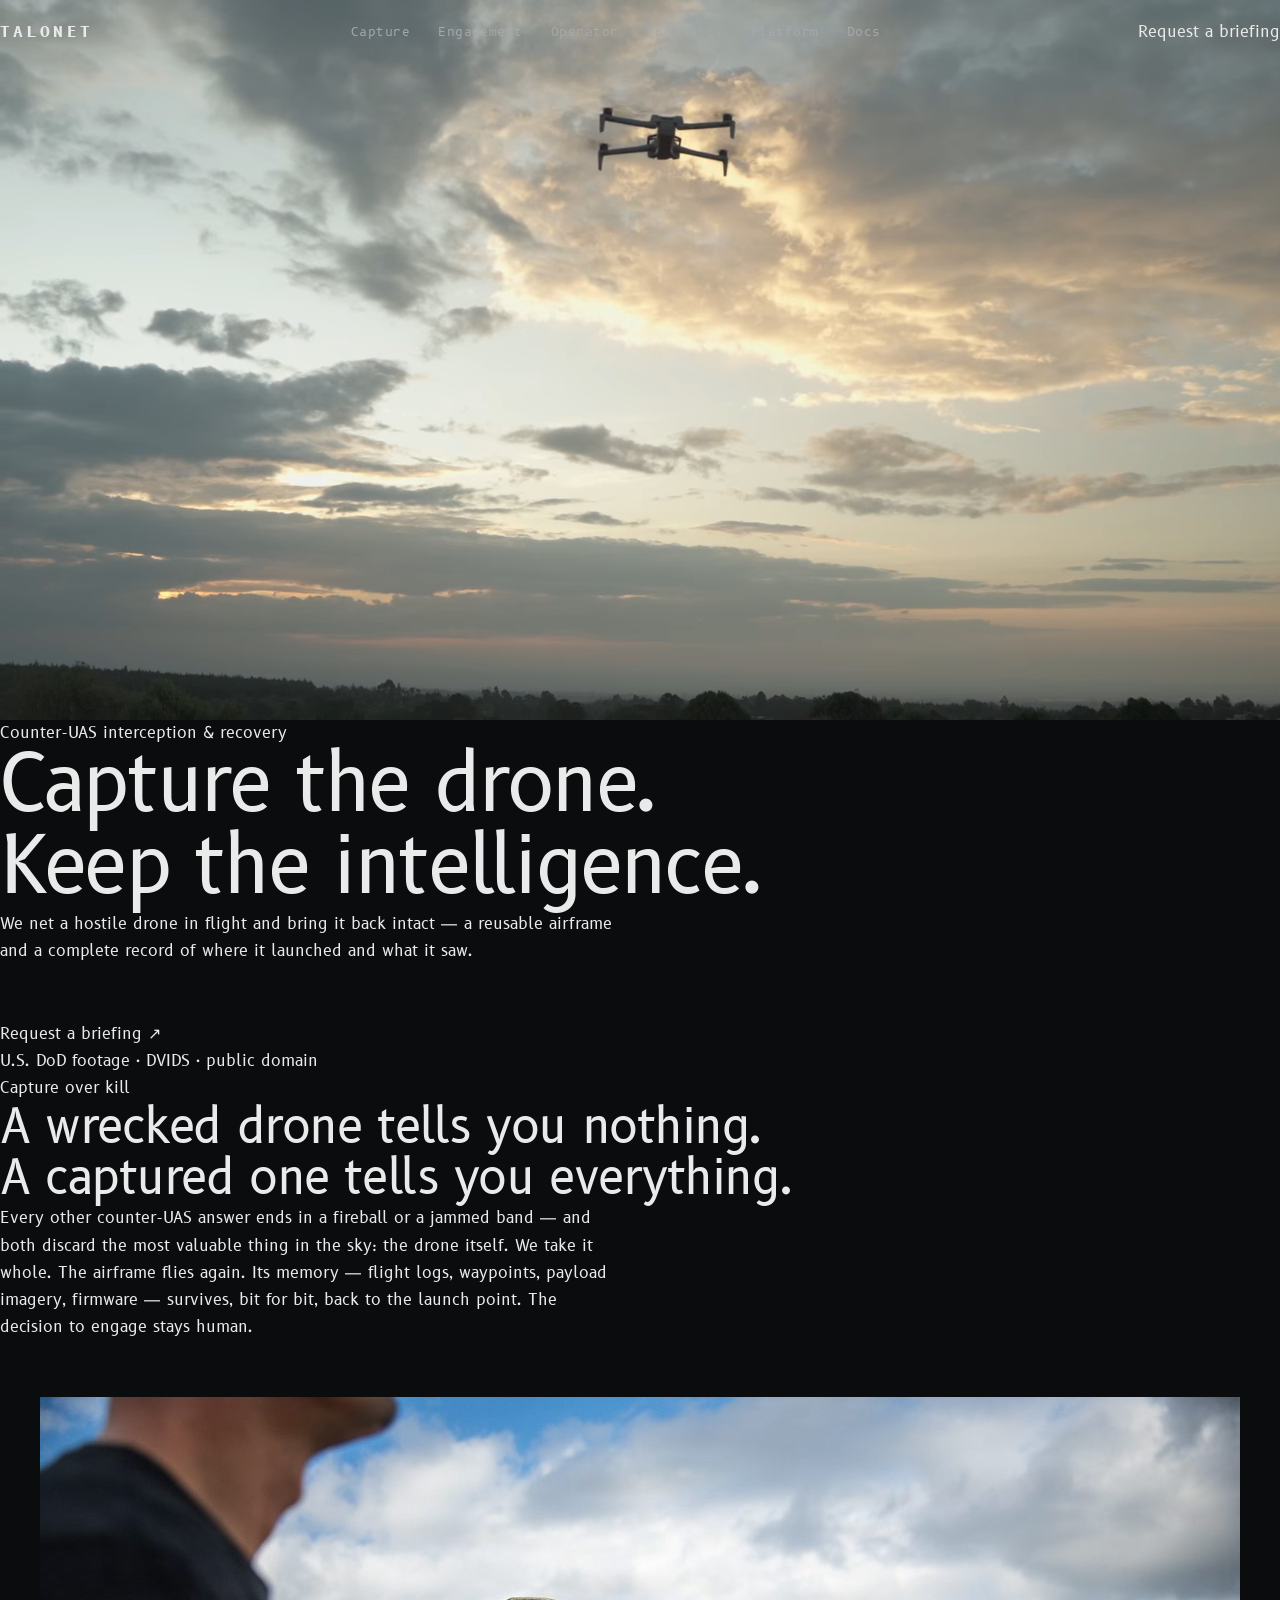
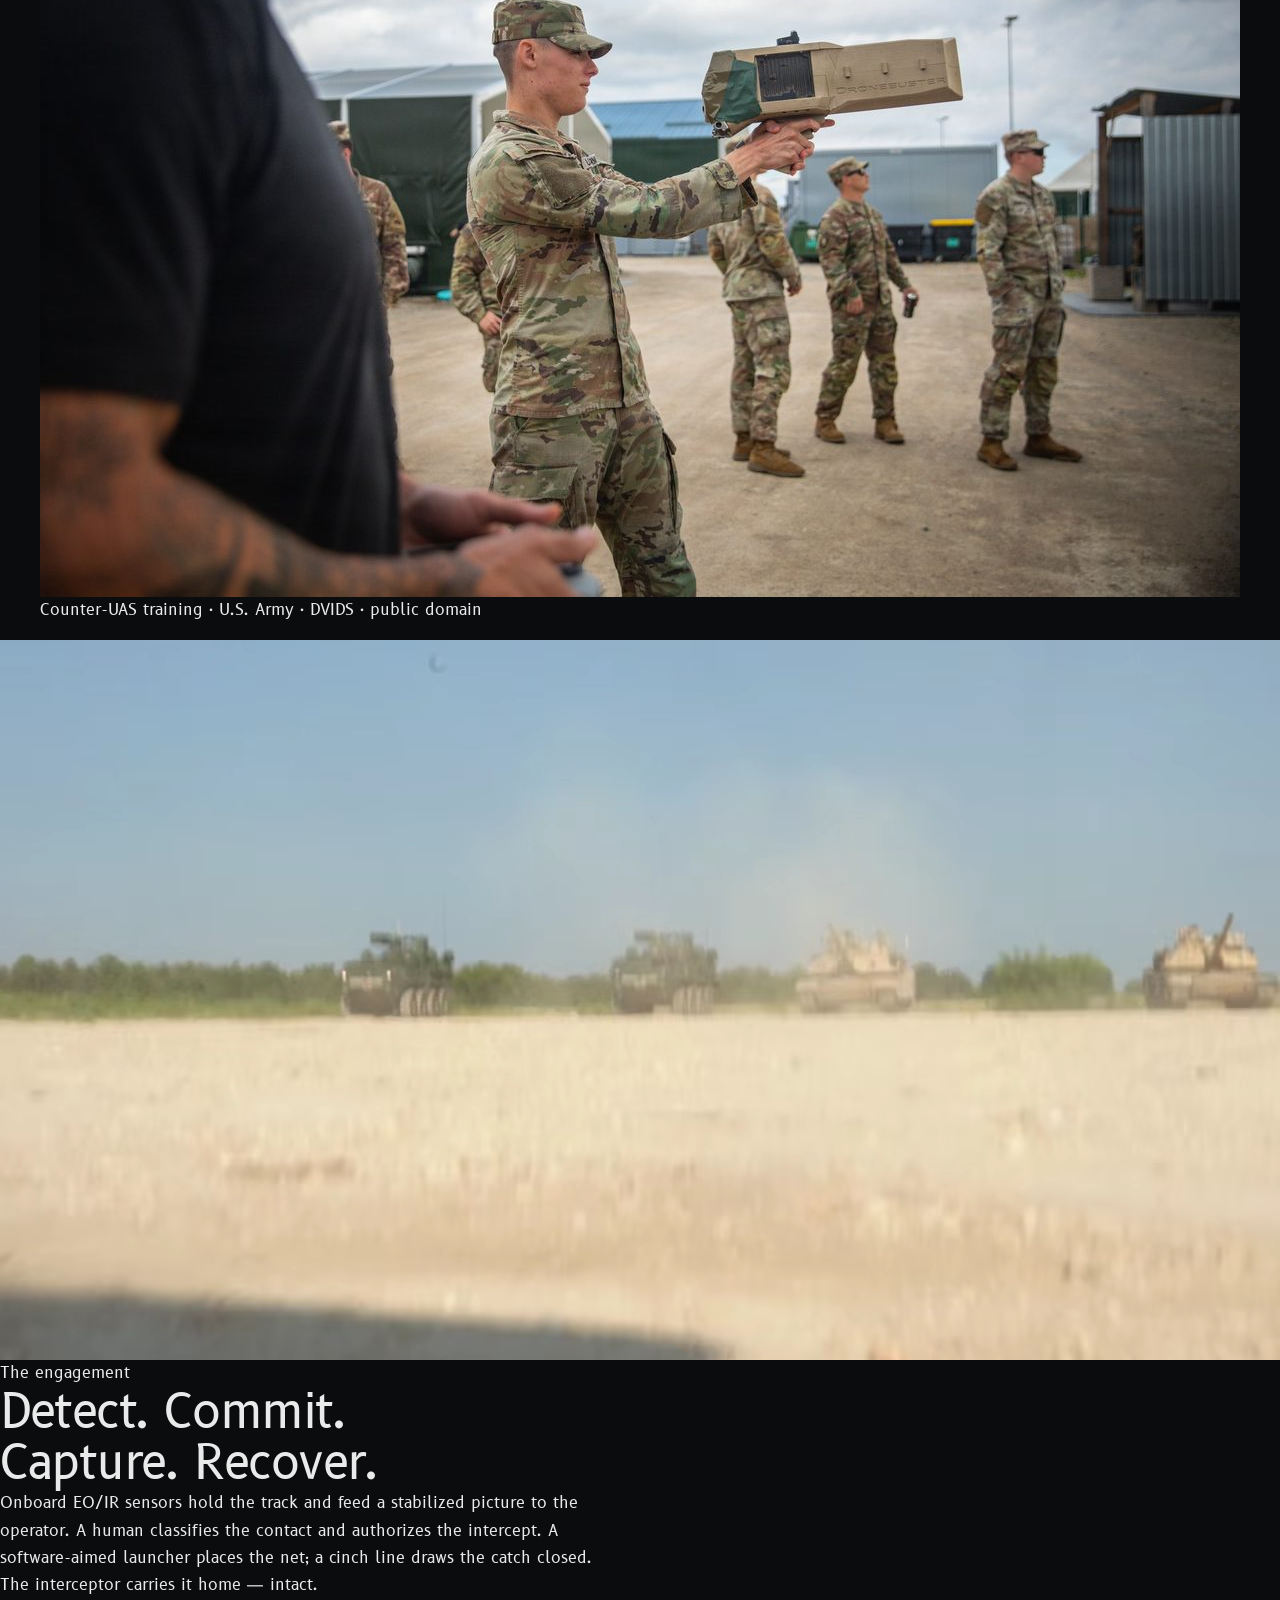
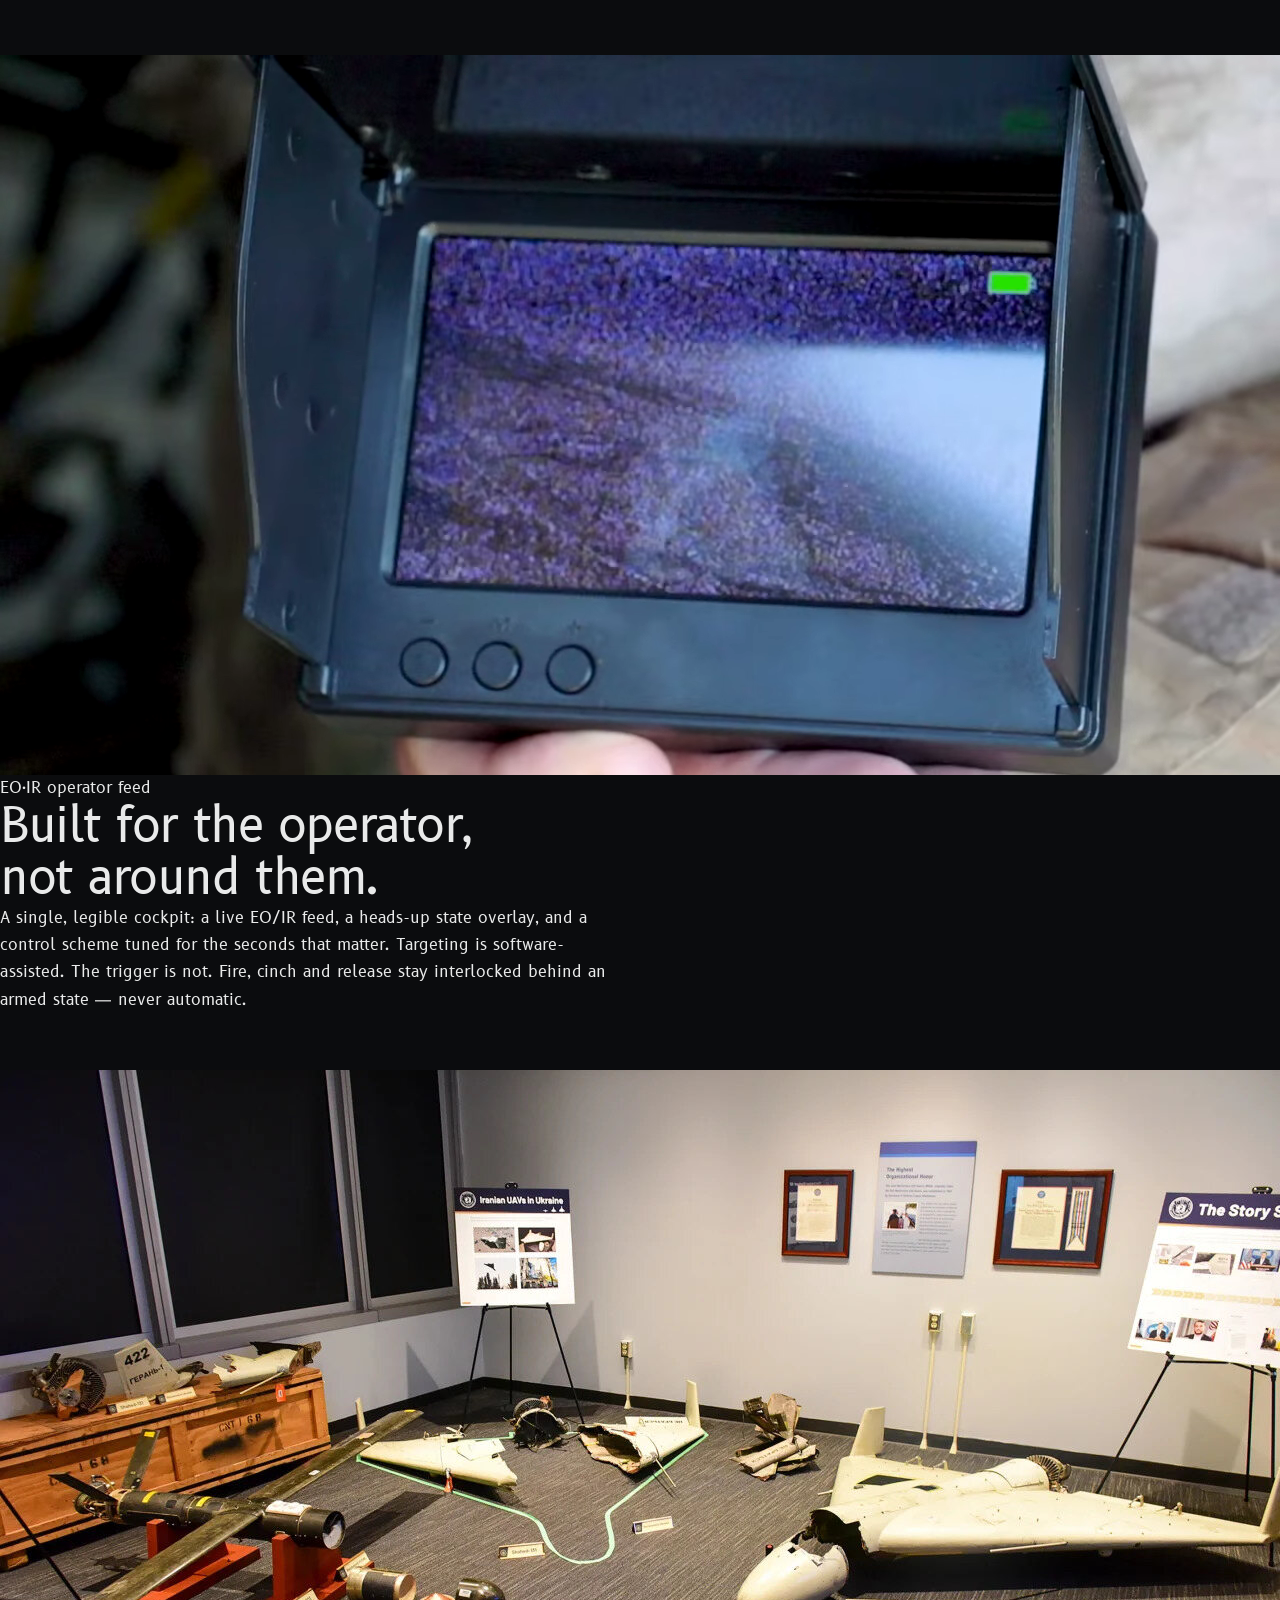
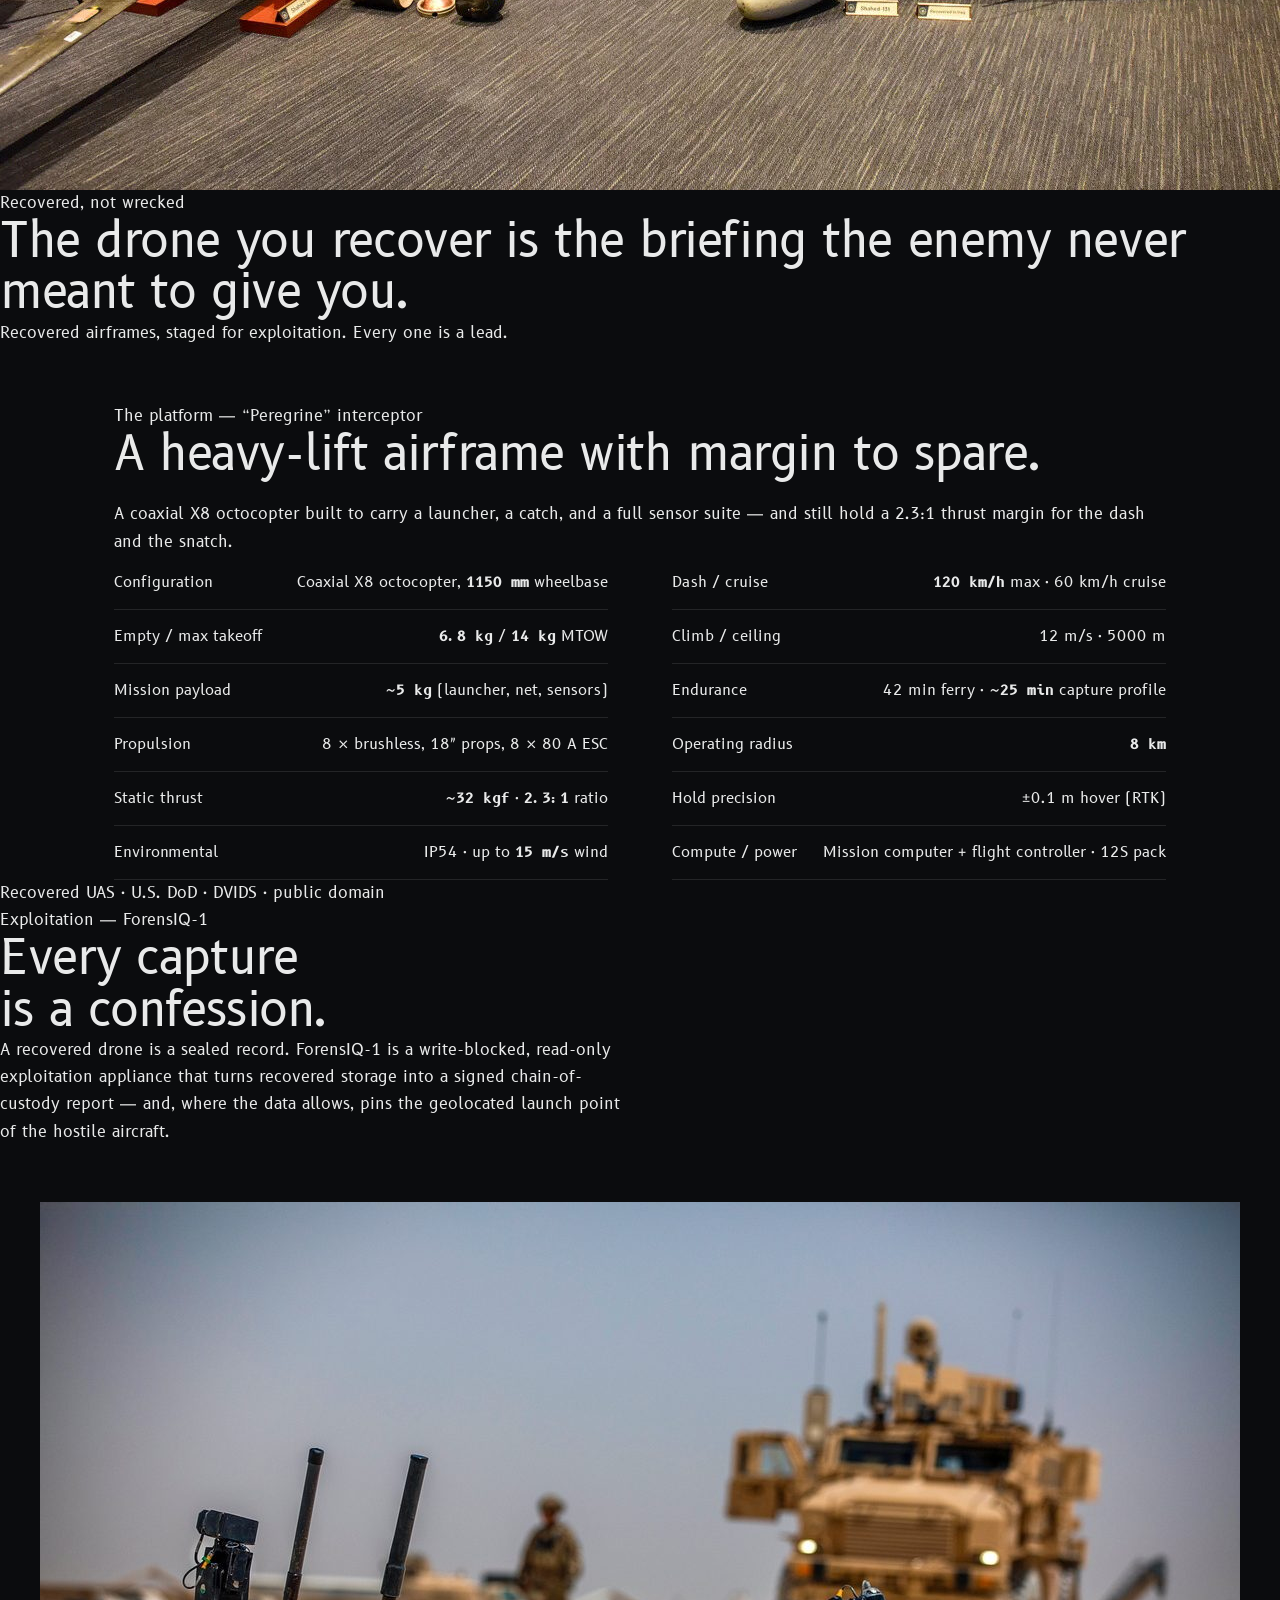
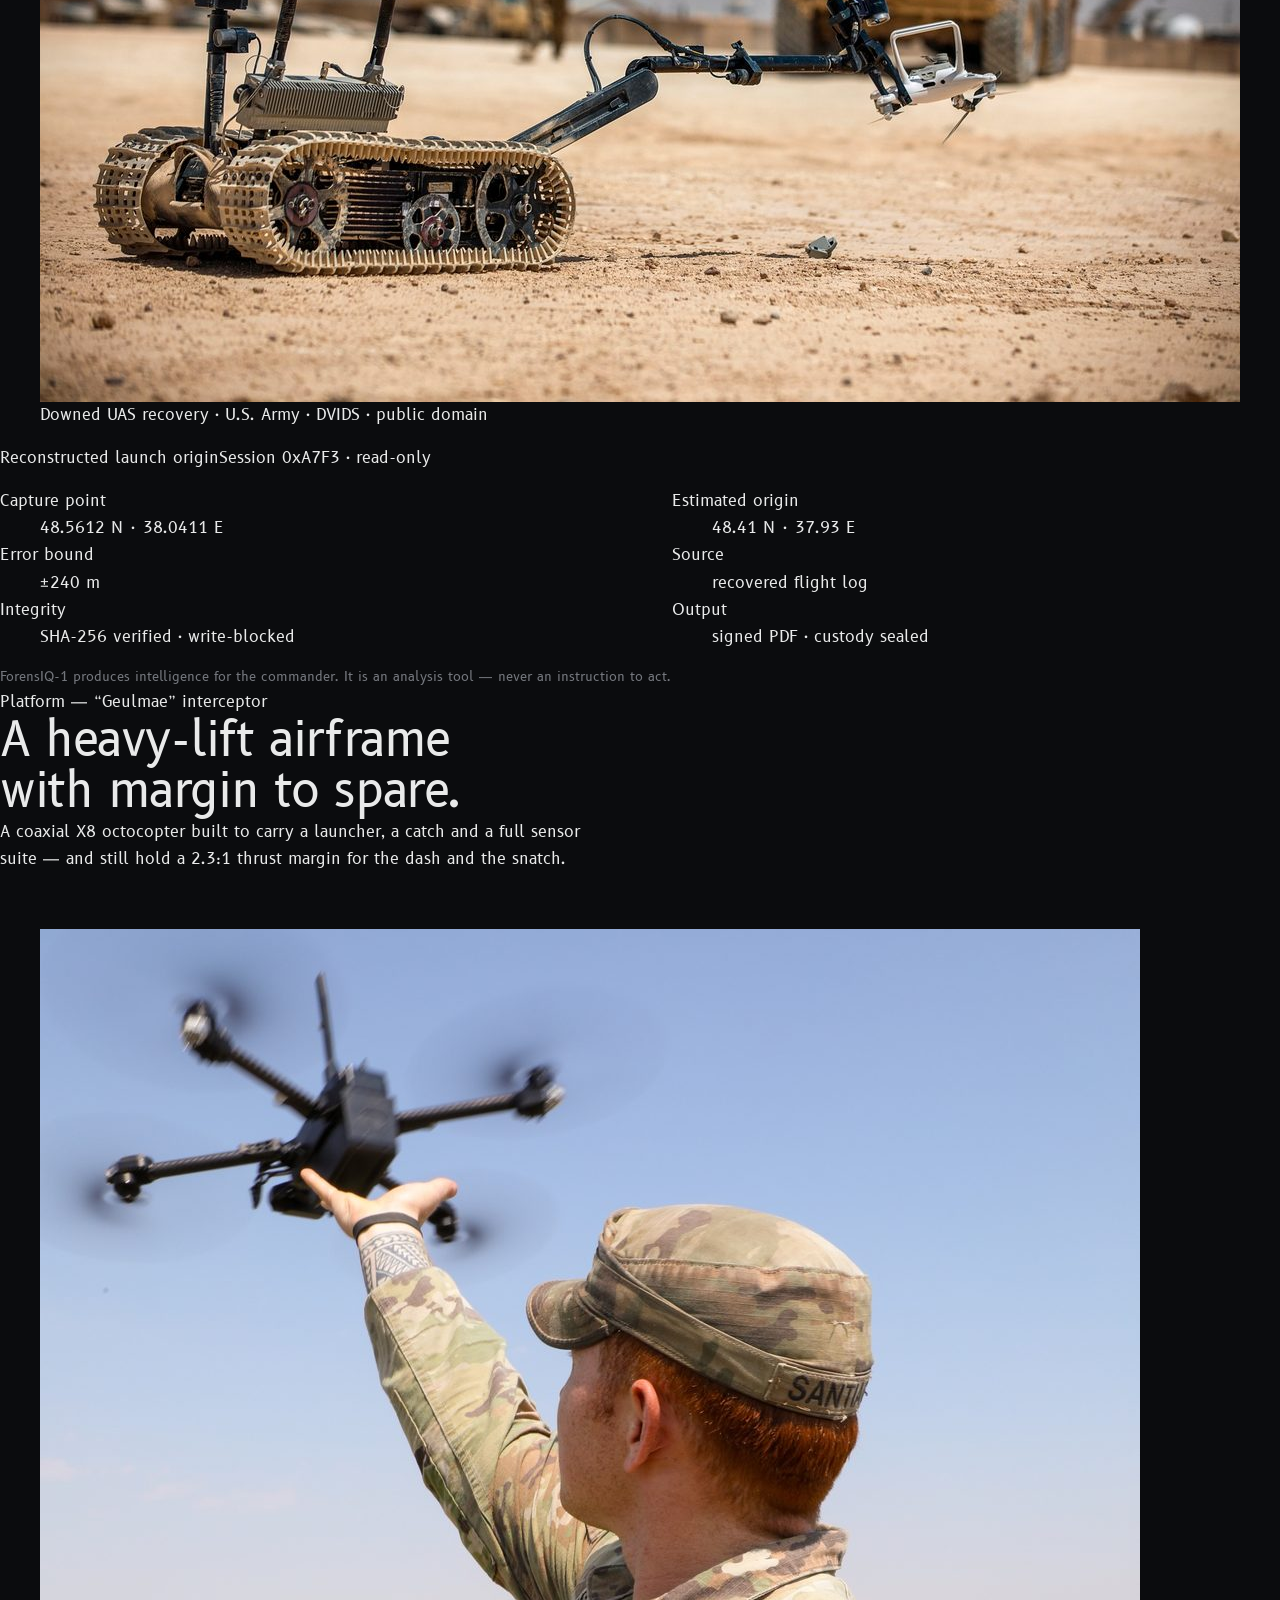
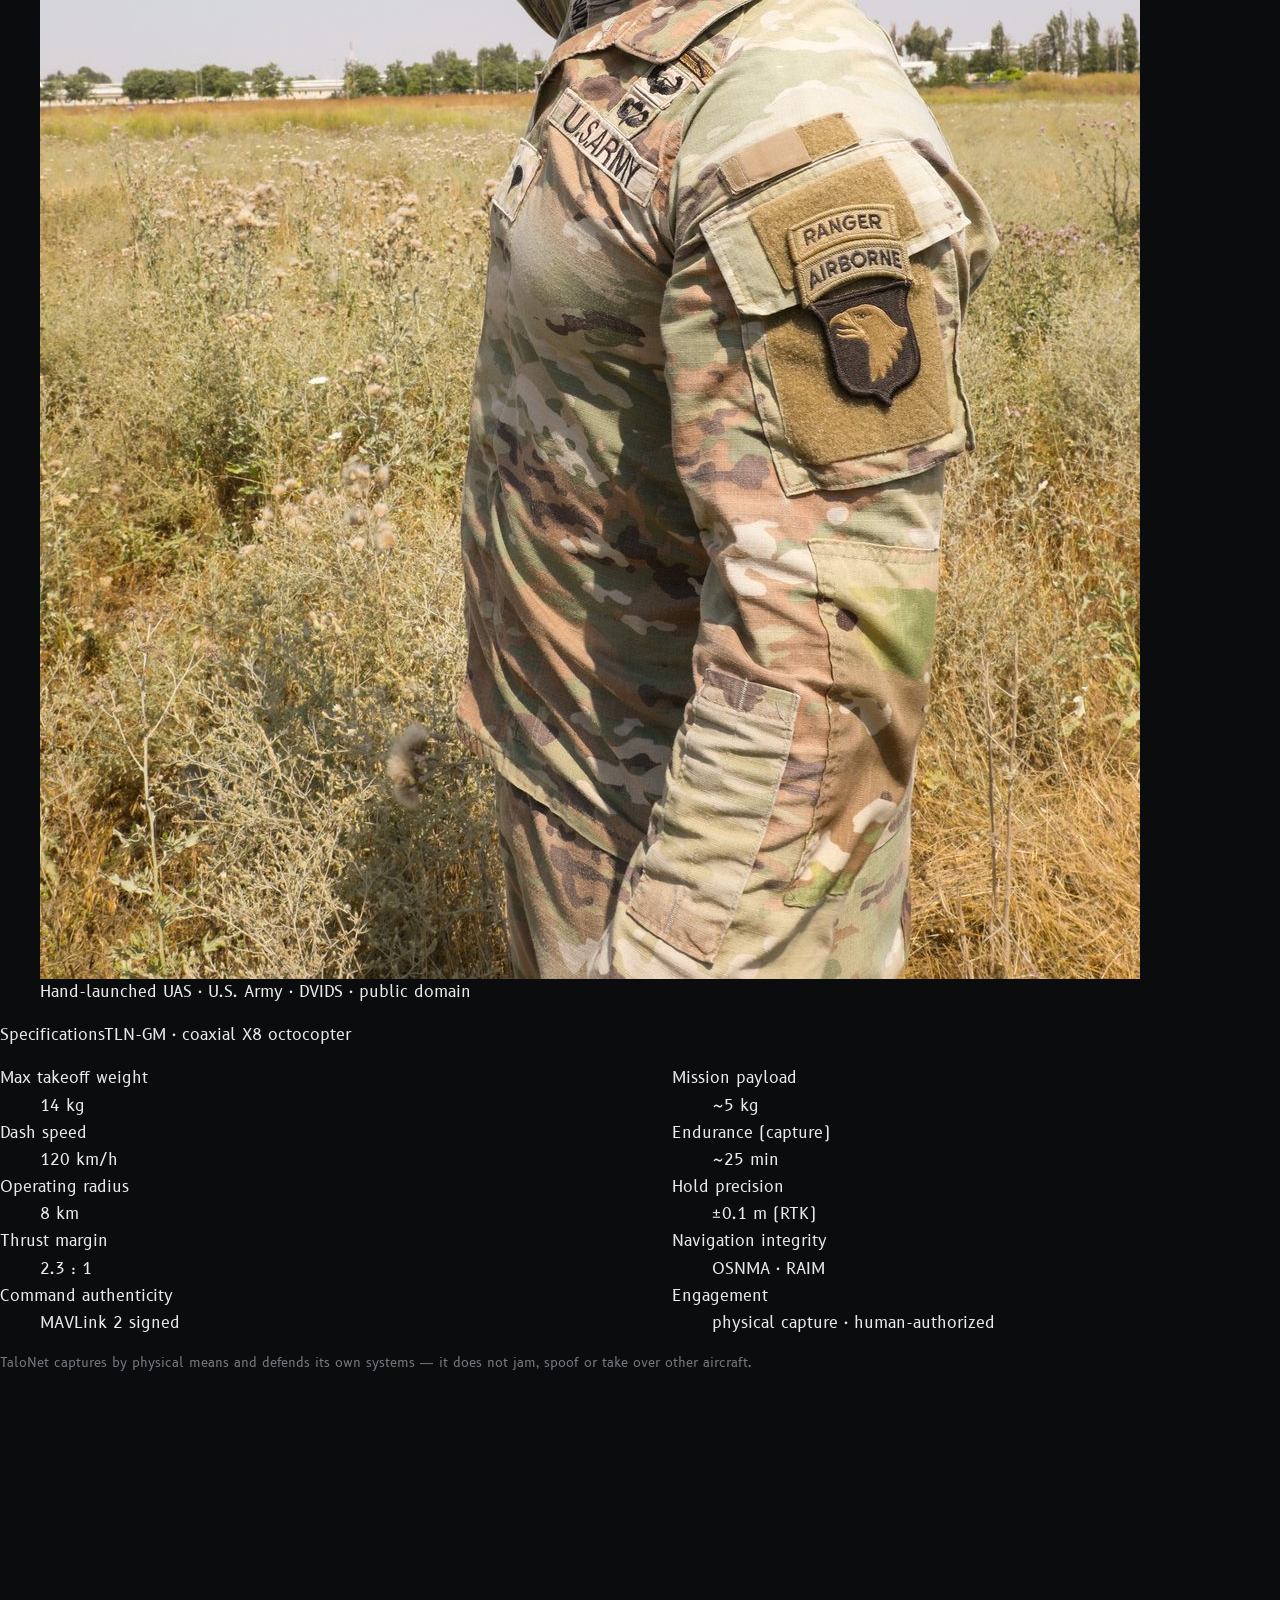
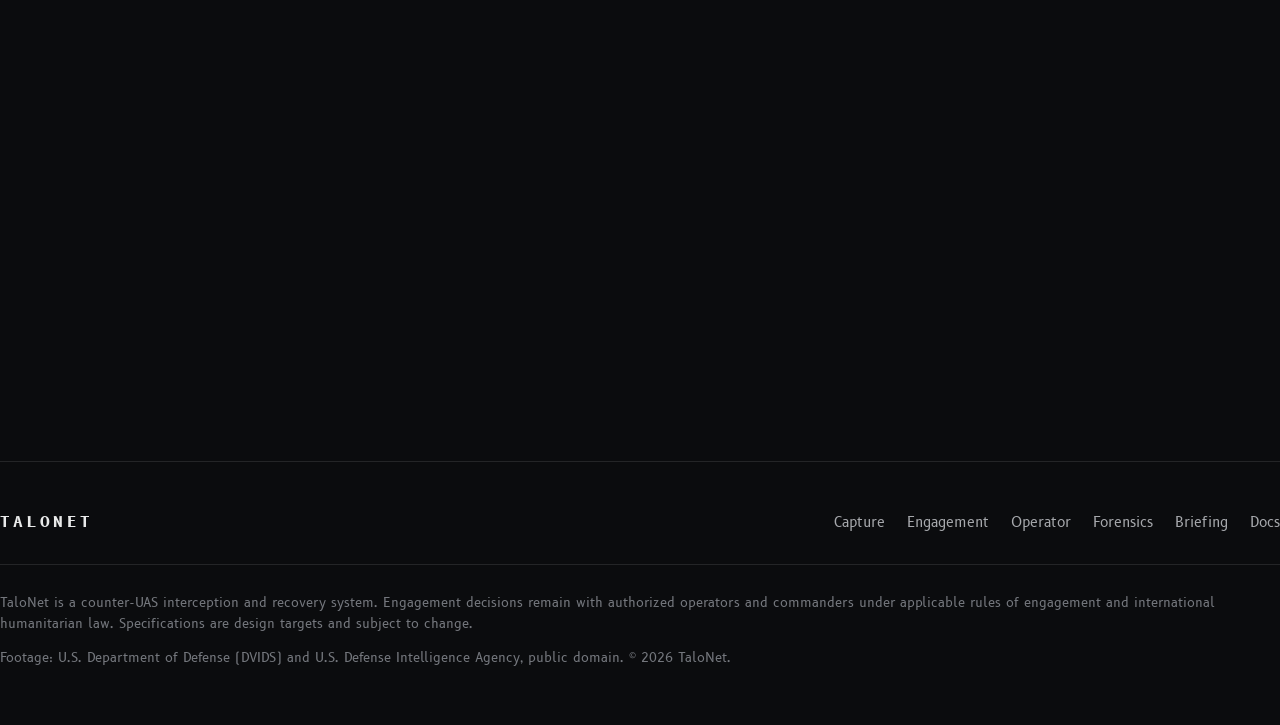
==== commit de86cccf: "Merge branch 'devin/1781436185-talonet-planning-docs' into devin/1781531555-landing-defense-prime" ====
--- a/landing/index.html
+++ b/landing/index.html
@@ -4,154 +4,110 @@
   <meta charset="utf-8" />
   <meta name="viewport" content="width=device-width, initial-scale=1" />
   <title>TaloNet — Capture the drone. Keep the intelligence.</title>
-  <meta name="description" content="TaloNet is a counter-UAS interceptor that nets hostile drones in flight and brings them back intact — a reusable airframe and a complete forensic record of where it launched. Capture over kill." />
-  <meta name="theme-color" content="#0b0c0e" />
+  <meta name="description" content="TaloNet is a counter-UAS interceptor that nets hostile drones in flight and recovers them intact — a reusable airframe and a complete forensic record of where they launched. Capture over kill." />
+  <meta name="theme-color" content="#000000" />
   <meta property="og:title" content="TaloNet — Capture the drone. Keep the intelligence." />
-  <meta property="og:description" content="We don't blow drones out of the sky. We take them whole — reusable airframe, recoverable intelligence, geolocated launch point." />
+  <meta property="og:description" content="We do not blow drones out of the sky. We take them whole — reusable airframe, recoverable intelligence, geolocated launch point." />
   <meta property="og:type" content="website" />
   <meta property="og:image" content="assets/video/hero-poster.jpg" />
-  <link rel="icon" href="data:image/svg+xml,%3Csvg xmlns='http://www.w3.org/2000/svg' viewBox='0 0 24 24'%3E%3Crect width='24' height='24' fill='%230b0c0e'/%3E%3Cg fill='none' stroke='%23c7c7c2' stroke-width='1.5'%3E%3Cpath d='M4 5h16M4 12h16M4 19h16M9 5v14M15 5v14'/%3E%3C/g%3E%3C/svg%3E" />
-  <link rel="preload" href="assets/fonts/b612-400.woff2" as="font" type="font/woff2" crossorigin />
-  <link rel="preload" href="assets/fonts/b612-700.woff2" as="font" type="font/woff2" crossorigin />
+  <link rel="icon" href="data:image/svg+xml,%3Csvg xmlns='http://www.w3.org/2000/svg' viewBox='0 0 24 24'%3E%3Crect width='24' height='24' fill='%23000000'/%3E%3Cg fill='none' stroke='%23e9eaea' stroke-width='1.5'%3E%3Cpath d='M4 5h16M4 12h16M4 19h16M9 5v14M15 5v14'/%3E%3C/g%3E%3C/svg%3E" />
+  <link rel="preload" href="assets/fonts/archivo-var.woff2" as="font" type="font/woff2" crossorigin />
   <link rel="preload" href="assets/fonts/b612mono-400.woff2" as="font" type="font/woff2" crossorigin />
   <link rel="stylesheet" href="styles.css" />
+  <noscript><style>.reveal{opacity:1!important;transform:none!important}</style></noscript>
 </head>
 <body id="top">
 
   <!-- NAV -->
   <header class="nav" id="nav">
-    <div class="wrap nav__inner">
+    <div class="nav__inner">
       <a class="brand" href="#top" aria-label="TaloNet home">TALONET</a>
       <nav class="nav__links" aria-label="Primary">
-        <a href="#why">Capture over kill</a>
+        <a href="#why">Capture</a>
         <a href="#engage">Engagement</a>
-        <a href="#feed">Sensor feed</a>
+        <a href="#feed">Operator</a>
         <a href="#forensics">Forensics</a>
         <a href="#platform">Platform</a>
+        <a href="docs.html">Docs</a>
       </nav>
       <div class="nav__cta">
-        <a class="btn btn--line" href="#contact">Request a briefing</a>
+        <a class="brief" href="#contact">Request a briefing</a>
         <button class="nav__toggle" id="navToggle" aria-label="Menu" aria-expanded="false">
-          <svg width="22" height="22" viewBox="0 0 24 24" fill="none" stroke="currentColor" stroke-width="1.5"><path d="M3 6h18M3 12h18M3 18h18"/></svg>
+          <svg width="24" height="24" viewBox="0 0 24 24" fill="none" stroke="currentColor" stroke-width="1.4"><path d="M3 6h18M3 12h18M3 18h18"/></svg>
         </button>
       </div>
     </div>
   </header>
 
   <!-- HERO -->
-  <section class="hero">
-    <video class="hero__video" autoplay muted loop playsinline preload="metadata" poster="assets/video/hero-poster.jpg">
+  <section class="band band--hero" id="hero">
+    <video class="band__media" autoplay muted loop playsinline preload="metadata" poster="assets/video/hero-poster.jpg">
       <source src="assets/video/hero.webm" type="video/webm" />
       <source src="assets/video/hero.mp4" type="video/mp4" />
     </video>
-    <div class="hero__scrim"></div>
-    <div class="wrap hero__inner">
-      <p class="kicker">Counter-UAS interception &amp; recovery</p>
-      <h1>Don't destroy the drone.<br/>Capture it — and everything it knows.</h1>
-      <p class="hero__sub">
-        We net a hostile drone in flight and bring it back intact — a reusable airframe and a
-        complete record of where it launched and what it saw.
-      </p>
-      <div class="hero__actions">
-        <a class="btn btn--solid" href="#contact">Request a briefing</a>
-        <a class="btn btn--line" href="#why">Why capture beats kill</a>
-      </div>
-    </div>
-    <div class="hero__stats wrap">
-      <div><b>120 km/h</b><span>Intercept dash</span></div>
-      <div><b>8 km</b><span>Operating radius</span></div>
-      <div><b>14 kg</b><span>Max takeoff</span></div>
-      <div><b>Intact</b><span>Airframe recovered, not wrecked</span></div>
-    </div>
-  </section>
-
-  <!-- WHY CAPTURE -->
-  <section class="section" id="why">
-    <div class="wrap">
-      <div class="shead reveal">
-        <p class="label">01 / Capture over kill</p>
-        <div class="lead">
-          <h2>A wrecked drone tells you nothing. A captured one tells you everything.</h2>
-          <p>Every other counter-UAS answer ends in a fireball or a jammed band — and both throw away
-            the most valuable thing in the sky: the drone itself.</p>
-        </div>
-      </div>
-
-      <div class="cols reveal">
-        <article class="col">
-          <h3>The airframe is an asset</h3>
-          <p>A netted drone lands whole — motors, optics and frame intact. Recover it, refly it,
-            or strip it for parts.</p>
-        </article>
-        <article class="col">
-          <h3>The memory is intelligence</h3>
-          <p>Flight logs, waypoints, payload imagery, firmware. A missile vaporises it; capture
-            preserves it, bit for bit, back to the launch point.</p>
-        </article>
-        <article class="col">
-          <h3>The decision stays human</h3>
-          <p>No autonomy decides who gets engaged. An operator classifies the contact and commits
-            from the cockpit. Never automatic.</p>
-        </article>
-      </div>
-    </div>
-  </section>
-
-  <!-- ENGAGEMENT (video band) -->
-  <section class="vband" id="engage">
-    <video class="vband__video" autoplay muted loop playsinline preload="none" poster="assets/video/engage-poster.jpg">
+    <div class="band__scrim"></div>
+    <div class="band__overlay reveal">
+      <p class="eyebrow">Counter-UAS interception &amp; recovery</p>
+      <h1 class="display">Capture the drone.<br/>Keep the intelligence.</h1>
+      <p class="lead">We net a hostile drone in flight and bring it back intact — a reusable airframe and a complete record of where it launched and what it saw.</p>
+      <a class="brief brief--lg" href="#contact">Request a briefing <span aria-hidden="true">&#8599;</span></a>
+    </div>
+    <p class="band__credit">U.S. DoD footage · DVIDS · public domain</p>
+  </section>
+
+  <!-- CAPTURE OVER KILL (statement) -->
+  <section class="statement statement--media" id="why">
+    <div class="statement__inner reveal">
+      <div class="statement__head">
+        <div class="statement__text">
+          <p class="eyebrow">Capture over kill</p>
+          <h2 class="display">A wrecked drone tells you nothing.<br/>A captured one tells you everything.</h2>
+          <p class="lead lead--wide">Every other counter-UAS answer ends in a fireball or a jammed band — and both discard the most valuable thing in the sky: the drone itself. We take it whole. The airframe flies again. Its memory — flight logs, waypoints, payload imagery, firmware — survives, bit for bit, back to the launch point. The decision to engage stays human.</p>
+        </div>
+        <figure class="shot">
+          <img src="assets/counter-uas-operator.jpg" alt="U.S. Army soldiers train with a hand-held counter-UAS device against simulated aerial threats" loading="lazy" />
+          <figcaption>Counter-UAS training &middot; U.S. Army &middot; DVIDS &middot; public domain</figcaption>
+        </figure>
+      </div>
+    </div>
+  </section>
+
+  <!-- ENGAGEMENT (full-bleed video) -->
+  <section class="band" id="engage">
+    <video class="band__media" autoplay muted loop playsinline preload="none" poster="assets/video/engage-poster.jpg">
       <source src="assets/video/engage.webm" type="video/webm" />
       <source src="assets/video/engage.mp4" type="video/mp4" />
     </video>
-    <div class="vband__scrim"></div>
-    <div class="wrap vband__inner">
-      <p class="label">02 / The engagement</p>
-      <h2>Detect. Commit. Capture. Recover.</h2>
-      <ol class="steps">
-        <li><span>01</span><h4>Acquire the track</h4><p>Onboard EO/IR sensors, fused with RTK-grade navigation, hold the target and feed a stabilized picture to the operator.</p></li>
-        <li><span>02</span><h4>Operator commits</h4><p>A human classifies the contact and authorizes the intercept. Arm, fire, cinch and release are interlocked — never automatic.</p></li>
-        <li><span>03</span><h4>Net the target</h4><p>A software-aimed launcher places the net on the moving drone; a cinch line draws the catch closed against the airframe.</p></li>
-        <li><span>04</span><h4>Bring it home intact</h4><p>The interceptor carries the catch back to base, where the airframe is recovered and its storage handed to exploitation.</p></li>
-      </ol>
-    </div>
-  </section>
-
-  <!-- SENSOR FEED -->
-  <section class="section" id="feed">
-    <div class="wrap">
-      <p class="label reveal">03 / EO·IR sensor feed</p>
-      <div class="feature reveal">
-        <div class="feature__copy">
-          <h2>Built for the operator, not around them.</h2>
-          <p>The ground station is a single, legible cockpit: a live EO/IR feed, a heads-up state
-            overlay, and a control scheme tuned for the seconds that matter. Targeting is
-            software-assisted; the trigger is not.</p>
-          <ul class="list">
-            <li><b>Flight</b> — pitch, roll, yaw and throttle on a low-latency manual loop</li>
-            <li><b>Net aim</b> — pan/tilt the launcher against the tracked target</li>
-            <li><b>Interlocks</b> — fire, cinch and release require an armed state</li>
-            <li><b>Recovery</b> — return-to-home and emergency stop always within reach</li>
-          </ul>
-          <div class="keys">
-            <span class="key">WASD attitude</span>
-            <span class="key">IJKL net aim</span>
-            <span class="key">SPACE fire</span>
-            <span class="key">C cinch</span>
-            <span class="key">V release</span>
-            <span class="key">B e-stop</span>
-          </div>
-        </div>
-        <figure class="feature__media">
-          <video autoplay muted loop playsinline preload="none" poster="assets/video/eofeed-poster.jpg">
-            <source src="assets/video/eofeed.webm" type="video/webm" />
-            <source src="assets/video/eofeed.mp4" type="video/mp4" />
-          </video>
-          <figcaption>Live EO feed with navigation telemetry — bearing, altitude and range to track.</figcaption>
-        </figure>
-      </div>
-    </div>
-  </section>
-
+    <div class="band__scrim"></div>
+    <div class="band__overlay reveal">
+      <p class="eyebrow">The engagement</p>
+      <h2 class="display">Detect. Commit.<br/>Capture. Recover.</h2>
+      <p class="lead">Onboard EO/IR sensors hold the track and feed a stabilized picture to the operator. A human classifies the contact and authorizes the intercept. A software-aimed launcher places the net; a cinch line draws the catch closed. The interceptor carries it home — intact.</p>
+    </div>
+  </section>
+
+  <!-- OPERATOR FEED (full-bleed video) -->
+  <section class="band" id="feed">
+    <video class="band__media" autoplay muted loop playsinline preload="none" poster="assets/video/eofeed-poster.jpg">
+      <source src="assets/video/eofeed.webm" type="video/webm" />
+      <source src="assets/video/eofeed.mp4" type="video/mp4" />
+    </video>
+    <div class="band__scrim"></div>
+    <div class="band__overlay reveal">
+      <p class="eyebrow">EO·IR operator feed</p>
+      <h2 class="display">Built for the operator,<br/>not around them.</h2>
+      <p class="lead">A single, legible cockpit: a live EO/IR feed, a heads-up state overlay, and a control scheme tuned for the seconds that matter. Targeting is software-assisted. The trigger is not. Fire, cinch and release stay interlocked behind an armed state — never automatic.</p>
+    </div>
+  </section>
+
+  <!-- RECOVERED (full-bleed photo) -->
+  <section class="band band--photo">
+    <img class="band__media" src="assets/recovered-drones.jpg" alt="A recovered hostile unmanned aircraft system staged on a display table for technical exploitation" />
+    <div class="band__scrim"></div>
+    <div class="band__overlay reveal">
+      <p class="eyebrow">Recovered, not wrecked</p>
+      <h2 class="display display--quote">The drone you recover is the briefing the enemy never meant to give you.</h2>
+      <p class="lead">Recovered airframes, staged for exploitation. Every one is a lead.</p>
   <!-- PLATFORM (spec) -->
   <section class="band" id="platform">
     <div class="wrap">
@@ -183,91 +139,85 @@
         </div>
       </div>
     </div>
-  </section>
-
-  <!-- FORENSICS -->
-  <section class="section" id="forensics">
-    <div class="wrap">
-      <div class="shead reveal">
-        <p class="label">04 / Exploitation — ForensIQ-1</p>
-        <div class="lead">
-          <h2>Every capture is a confession.</h2>
-          <p>A recovered drone is a sealed record. ForensIQ-1 is a write-blocked, read-only
-            exploitation appliance that turns recovered storage into a chain-of-custody report — and,
-            where the data allows, pins the geolocated launch point of the hostile aircraft.</p>
-        </div>
-      </div>
-
-      <div class="forensic reveal">
-        <div class="readout" aria-label="Forensic readout sample">
-          <div class="readout__bar">FORENSIQ-1 · SESSION 0xA7F3 · READ-ONLY</div>
-<pre class="readout__pre">&gt; mount  /dev/sdb  <b>WRITE-BLOCKED</b>
-&gt; sha256 image.bin
-  9f2c…<b>e41d</b>  <span class="ok">VERIFIED</span>
-&gt; parse flight_log.bin
-  waypoints ............ 214
-  payload frames ....... 1,886
-  comms records ........ 73
-&gt; reconstruct trajectory
-  capture  48.5612 N  38.0411 E
-  <span class="warn">origin   48.4106 N  37.9281 E  ±240 m</span>
-&gt; export report.pdf  <b>SIGNED</b>
-  custody ............. <span class="ok">SEALED</span></pre>
-        </div>
-        <ol class="pipe">
-          <li><span>01</span><h4>Intake</h4><p>Recovered media is logged, photographed and sealed under custody.</p></li>
-          <li><span>02</span><h4>Image &amp; hash</h4><p>Write-blocked copy, SHA-256 verified bit for bit.</p></li>
-          <li><span>03</span><h4>Reconstruct</h4><p>Flight logs parsed into a full trajectory and payload timeline.</p></li>
-          <li><span>04</span><h4>Geolocate</h4><p>Trajectory walked back to an estimated launch origin with error bounds.</p></li>
-          <li><span>05</span><h4>Report</h4><p>Signed PDF and field printout with a complete custody trail.</p></li>
-        </ol>
-      </div>
-      <p class="fine reveal">ForensIQ-1 produces intelligence for the commander. It is an analysis tool — never an instruction to act.</p>
-    </div>
-  </section>
-
-  <!-- PLATFORM -->
-  <section class="section section--alt" id="platform">
-    <div class="wrap">
-      <div class="shead reveal">
-        <p class="label">05 / Platform — "Geulmae" interceptor</p>
-        <div class="lead">
-          <h2>A heavy-lift airframe with margin to spare.</h2>
-          <p>A coaxial X8 octocopter built to carry a launcher, a catch and a full sensor suite — and
-            still hold a 2.3:1 thrust margin for the dash and the snatch.</p>
-        </div>
-      </div>
-      <div class="spec reveal">
-        <div>
-          <div class="spec__row"><span>Max takeoff</span><b>14 kg MTOW</b></div>
-          <div class="spec__row"><span>Mission payload</span><b>~5 kg</b></div>
-          <div class="spec__row"><span>Dash speed</span><b>120 km/h</b></div>
-        </div>
-        <div>
-          <div class="spec__row"><span>Endurance</span><b>~25 min capture</b></div>
-          <div class="spec__row"><span>Operating radius</span><b>8 km</b></div>
-          <div class="spec__row"><span>Hold precision</span><b>±0.1 m (RTK)</b></div>
-        </div>
-      </div>
-      <p class="fine reveal">Position integrity via OSNMA authentication and RAIM gating; command authenticity via MAVLink 2 signing on every control message. TaloNet captures by physical means and defends its own systems — it does not jam, spoof or take over other aircraft.</p>
+    <p class="band__credit">Recovered UAS · U.S. DoD · DVIDS · public domain</p>
+  </section>
+
+  <!-- FORENSICS (statement + big figure) -->
+  <section class="statement statement--forensics statement--media" id="forensics">
+    <div class="statement__inner reveal">
+      <div class="statement__head">
+        <div class="statement__text">
+          <p class="eyebrow">Exploitation — ForensIQ-1</p>
+          <h2 class="display">Every capture<br/>is a confession.</h2>
+          <p class="lead lead--wide">A recovered drone is a sealed record. ForensIQ-1 is a write-blocked, read-only exploitation appliance that turns recovered storage into a signed chain-of-custody report — and, where the data allows, pins the geolocated launch point of the hostile aircraft.</p>
+        </div>
+        <figure class="shot">
+          <img src="assets/forensic-recovery.jpg" alt="A tracked robot recovers a downed unmanned aircraft system in the field for exploitation" loading="lazy" />
+          <figcaption>Downed UAS recovery &middot; U.S. Army &middot; DVIDS &middot; public domain</figcaption>
+        </figure>
+      </div>
+      <div class="sheet">
+        <div class="sheet__head"><span>Reconstructed launch origin</span><span>Session 0xA7F3 · read-only</span></div>
+        <dl class="spec">
+          <div><dt>Capture point</dt><dd>48.5612 N&ensp;·&ensp;38.0411 E</dd></div>
+          <div><dt>Estimated origin</dt><dd>48.41 N&ensp;·&ensp;37.93 E</dd></div>
+          <div><dt>Error bound</dt><dd>&#177;240 m</dd></div>
+          <div><dt>Source</dt><dd>recovered flight log</dd></div>
+          <div><dt>Integrity</dt><dd>SHA-256 verified · write-blocked</dd></div>
+          <div><dt>Output</dt><dd>signed PDF · custody sealed</dd></div>
+        </dl>
+      </div>
+      <p class="fine">ForensIQ-1 produces intelligence for the commander. It is an analysis tool — never an instruction to act.</p>
+    </div>
+  </section>
+
+  <!-- PLATFORM (big spec figures) -->
+  <section class="statement statement--specs statement--media" id="platform">
+    <div class="statement__inner reveal">
+      <div class="statement__head">
+        <div class="statement__text">
+          <p class="eyebrow">Platform — &ldquo;Geulmae&rdquo; interceptor</p>
+          <h2 class="display">A heavy-lift airframe<br/>with margin to spare.</h2>
+          <p class="lead lead--wide">A coaxial X8 octocopter built to carry a launcher, a catch and a full sensor suite — and still hold a 2.3:1 thrust margin for the dash and the snatch.</p>
+        </div>
+        <figure class="shot">
+          <img src="assets/platform-uas.jpg" alt="A soldier launches a small vertical-takeoff unmanned aircraft system by hand" loading="lazy" />
+          <figcaption>Hand-launched UAS &middot; U.S. Army &middot; DVIDS &middot; public domain</figcaption>
+        </figure>
+      </div>
+      <div class="sheet">
+        <div class="sheet__head"><span>Specifications</span><span>TLN-GM · coaxial X8 octocopter</span></div>
+        <dl class="spec spec--cols">
+          <div><dt>Max takeoff weight</dt><dd>14 kg</dd></div>
+          <div><dt>Mission payload</dt><dd>~5 kg</dd></div>
+          <div><dt>Dash speed</dt><dd>120 km/h</dd></div>
+          <div><dt>Endurance (capture)</dt><dd>~25 min</dd></div>
+          <div><dt>Operating radius</dt><dd>8 km</dd></div>
+          <div><dt>Hold precision</dt><dd>&#177;0.1 m (RTK)</dd></div>
+          <div><dt>Thrust margin</dt><dd>2.3 : 1</dd></div>
+          <div><dt>Navigation integrity</dt><dd>OSNMA · RAIM</dd></div>
+          <div><dt>Command authenticity</dt><dd>MAVLink 2 signed</dd></div>
+          <div><dt>Engagement</dt><dd>physical capture · human-authorized</dd></div>
+        </dl>
+      </div>
+      <p class="fine">TaloNet captures by physical means and defends its own systems — it does not jam, spoof or take over other aircraft.</p>
     </div>
   </section>
 
   <!-- CONTACT -->
-  <section class="section" id="contact">
-    <div class="wrap cta">
-      <div class="cta__copy">
-        <p class="label">Get in touch</p>
-        <h2>Request a briefing.</h2>
-        <p>Walk through the system with our team — capabilities, integration, and evaluation
-          options for your airspace. Tell us about your requirement and we'll follow up.</p>
-      </div>
+  <section class="statement statement--contact" id="contact">
+    <div class="statement__inner reveal">
+      <p class="eyebrow">Get in touch</p>
+      <h2 class="display">Request a briefing.</h2>
+      <p class="lead lead--wide">Walk through the system with our team — capabilities, integration, and evaluation options for your airspace. Tell us about your requirement and we will follow up.</p>
       <form class="form" id="briefForm" novalidate>
-        <div class="field"><label for="f-name">Name</label><input id="f-name" name="name" type="text" autocomplete="name" required /></div>
-        <div class="field"><label for="f-org">Organization</label><input id="f-org" name="org" type="text" autocomplete="organization" required /></div>
+        <div class="form__grid">
+          <div class="field"><label for="f-name">Name</label><input id="f-name" name="name" type="text" autocomplete="name" required /></div>
+          <div class="field"><label for="f-org">Organization</label><input id="f-org" name="org" type="text" autocomplete="organization" required /></div>
+        </div>
         <div class="field"><label for="f-email">Work email</label><input id="f-email" name="email" type="email" autocomplete="email" required /></div>
         <div class="field"><label for="f-msg">Requirement</label><textarea id="f-msg" name="message" rows="3"></textarea></div>
-        <button class="btn btn--solid btn--block" type="submit">Send request</button>
+        <button class="brief brief--submit" type="submit">Send request <span aria-hidden="true">&#8599;</span></button>
         <p class="form__note">For evaluation and procurement enquiries from qualified organizations.</p>
         <div class="form__ok" id="formOk">Request received. Our team will be in touch at the address you provided.</div>
       </form>
@@ -276,20 +226,19 @@
 
   <!-- FOOTER -->
   <footer class="foot">
-    <div class="wrap foot__inner">
+    <div class="foot__inner">
       <a class="brand" href="#top">TALONET</a>
       <nav class="foot__nav" aria-label="Footer">
-        <a href="#why">Capture over kill</a>
+        <a href="#why">Capture</a>
         <a href="#engage">Engagement</a>
-        <a href="#feed">Sensor feed</a>
+        <a href="#feed">Operator</a>
         <a href="#forensics">Forensics</a>
-        <a href="#contact">Contact</a>
+        <a href="#contact">Briefing</a>
+        <a href="docs.html">Docs</a>
       </nav>
     </div>
-    <div class="wrap">
-      <p class="fine">TaloNet is a counter-UAS interception and recovery system. Engagement decisions remain with authorized operators and commanders under applicable rules of engagement and international humanitarian law. Specifications are design targets and subject to change.</p>
-      <p class="fine foot__legal">Footage: U.S. Department of Defense (DVIDS), public domain. © <span id="year"></span> TaloNet.</p>
-    </div>
+    <p class="fine">TaloNet is a counter-UAS interception and recovery system. Engagement decisions remain with authorized operators and commanders under applicable rules of engagement and international humanitarian law. Specifications are design targets and subject to change.</p>
+    <p class="fine foot__legal">Footage: U.S. Department of Defense (DVIDS) and U.S. Defense Intelligence Agency, public domain. &copy; <span id="year"></span> TaloNet.</p>
   </footer>
 
   <script src="script.js"></script>
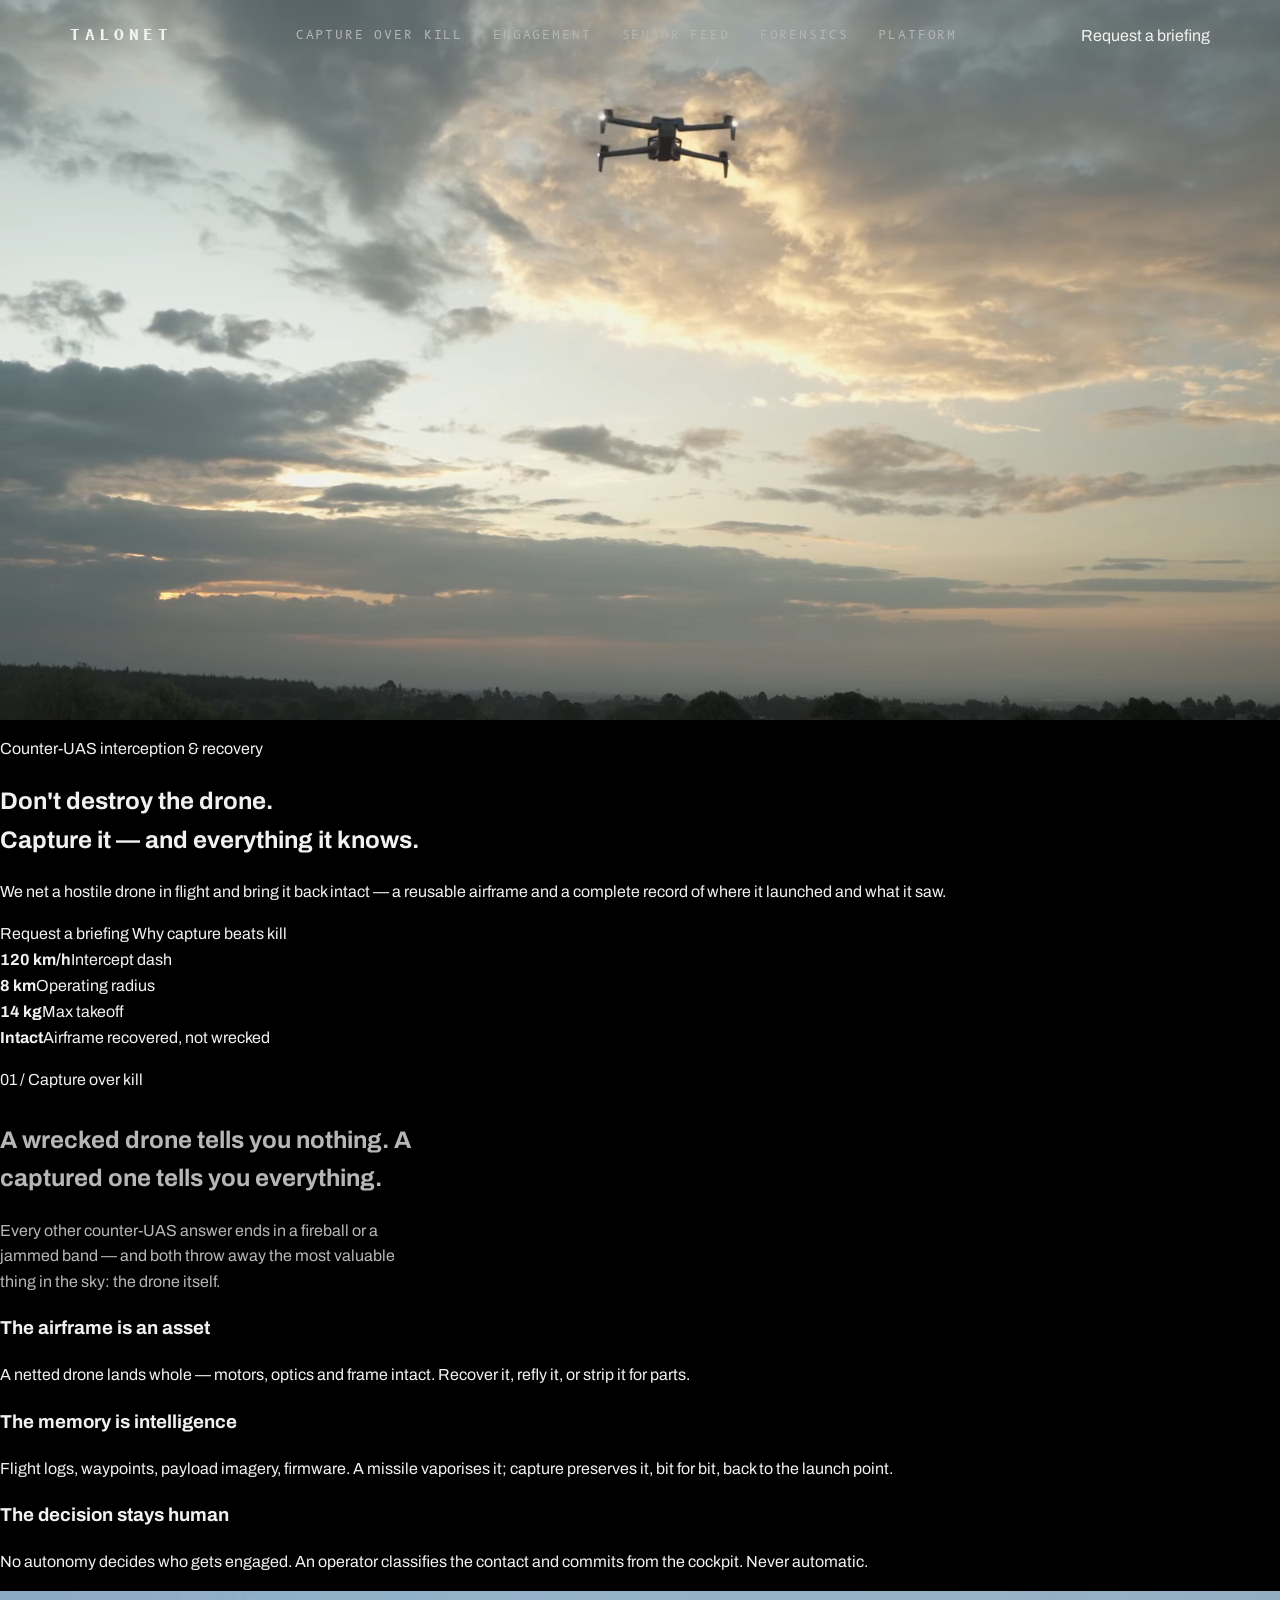
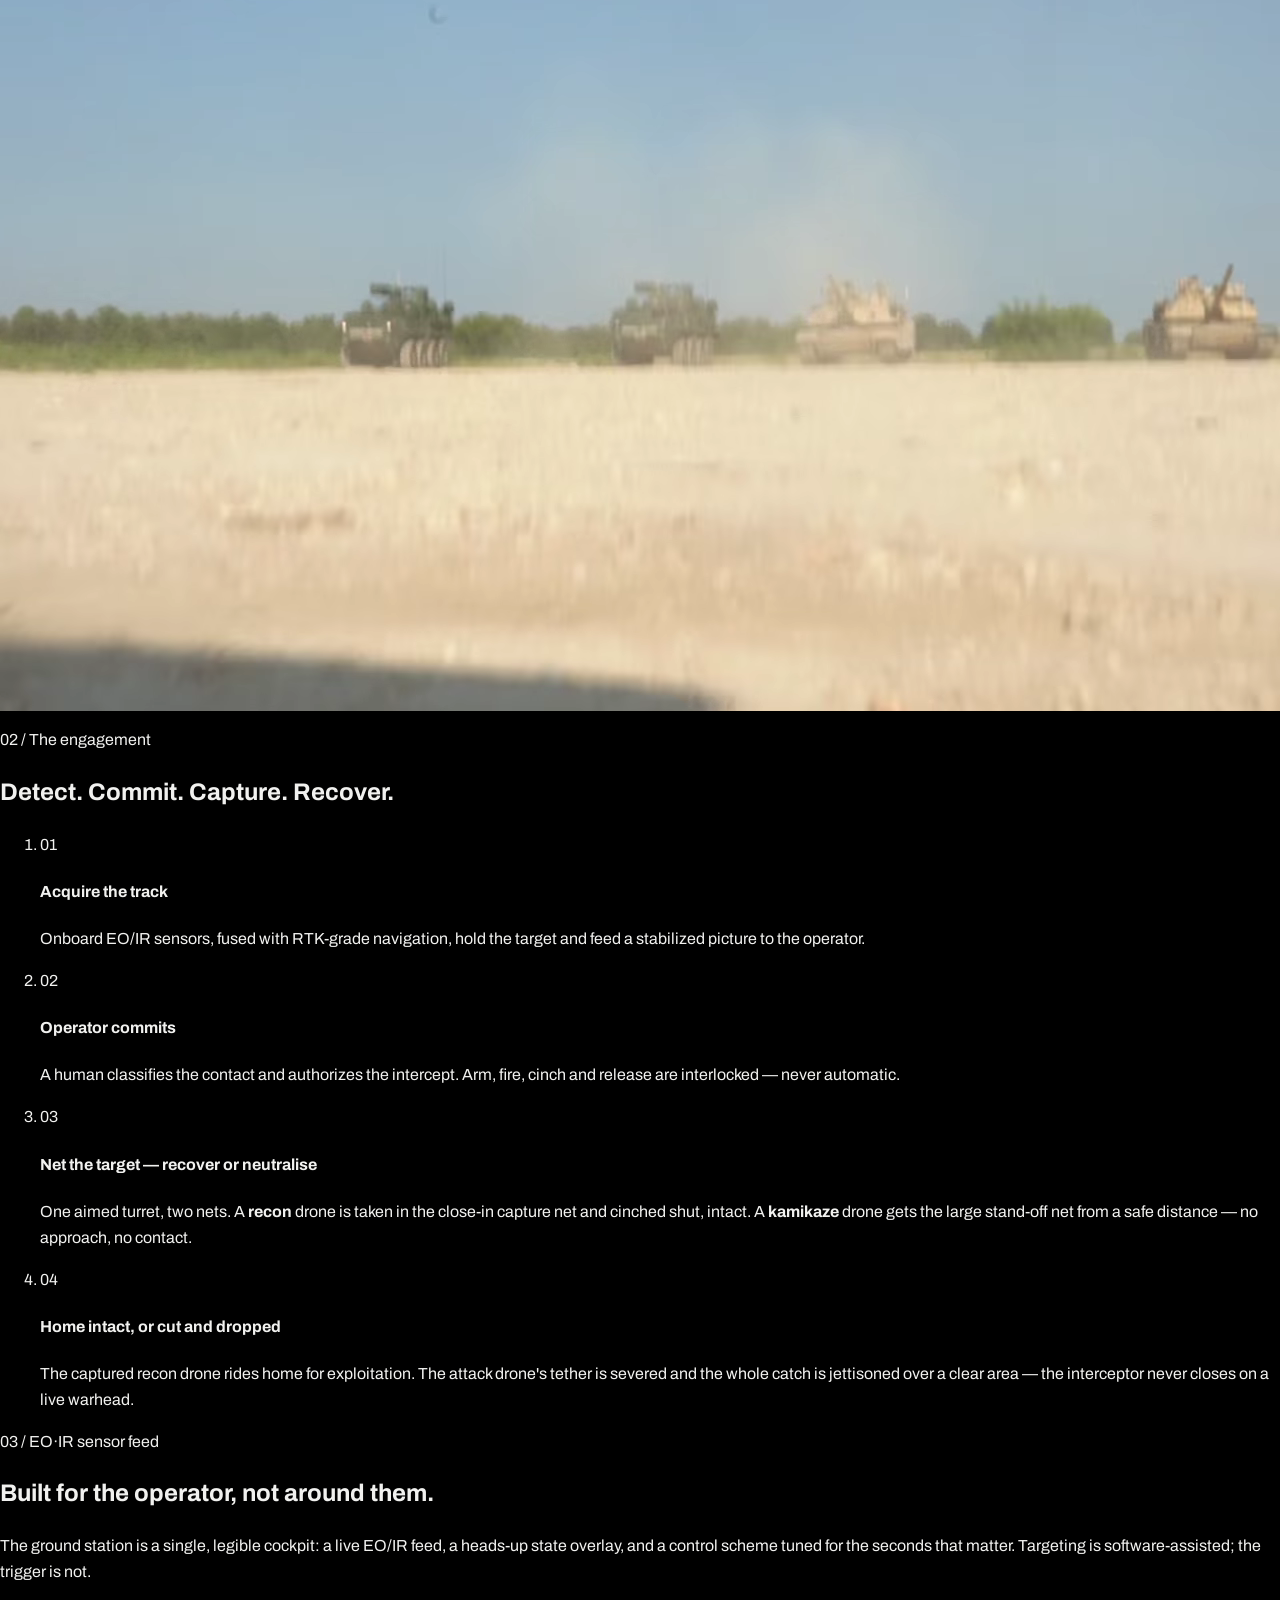
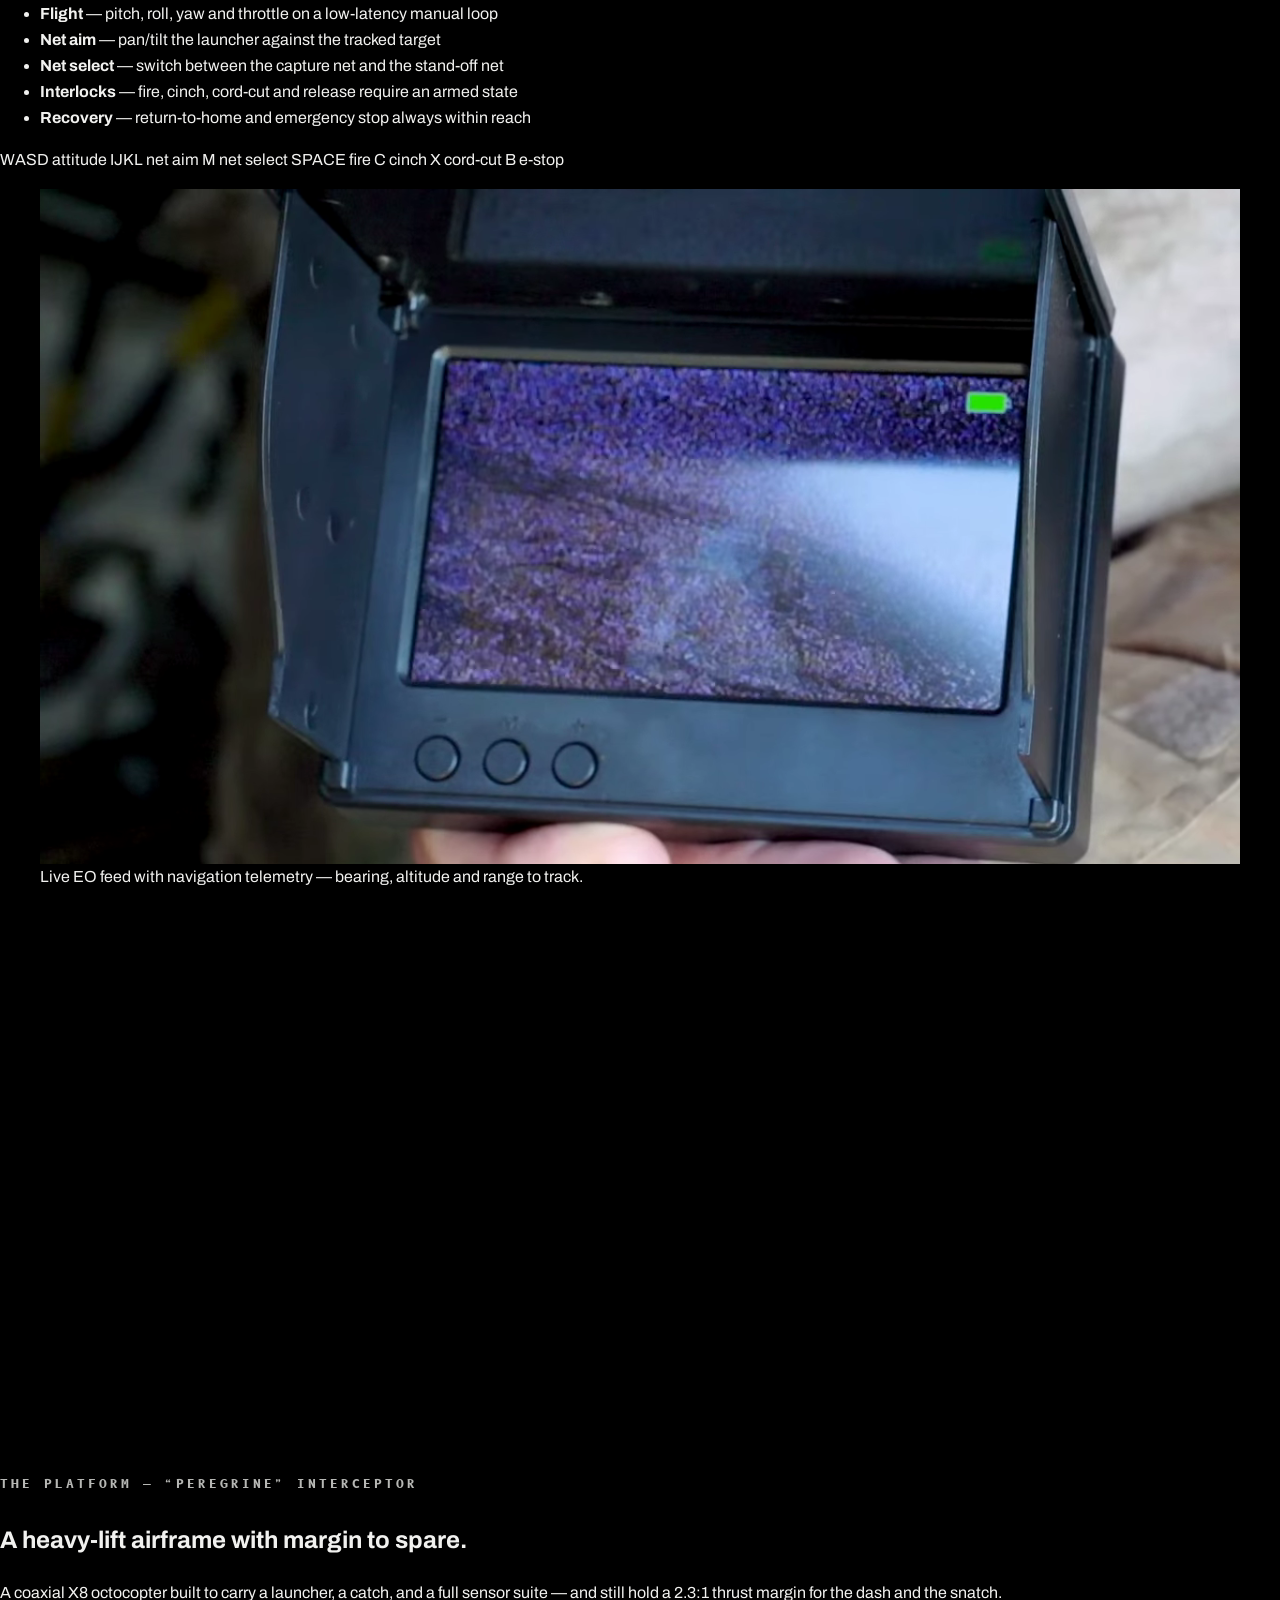
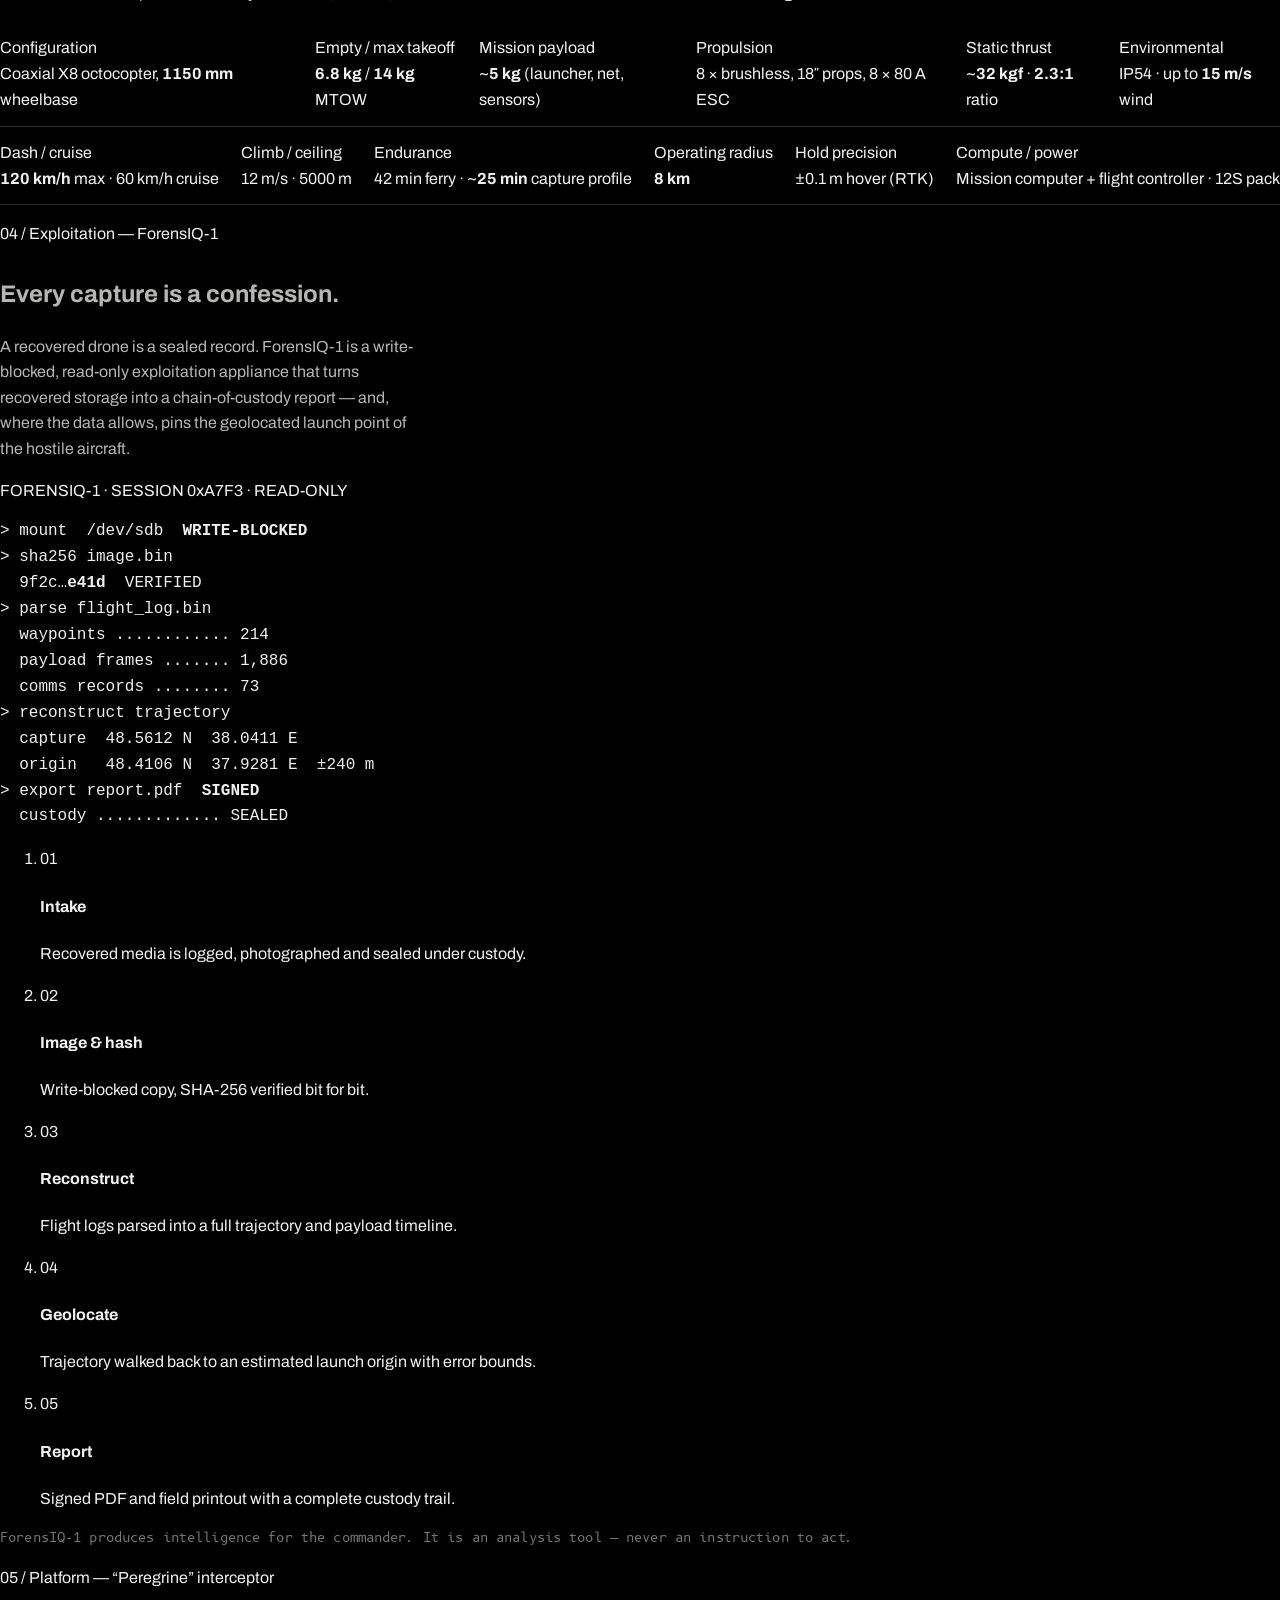
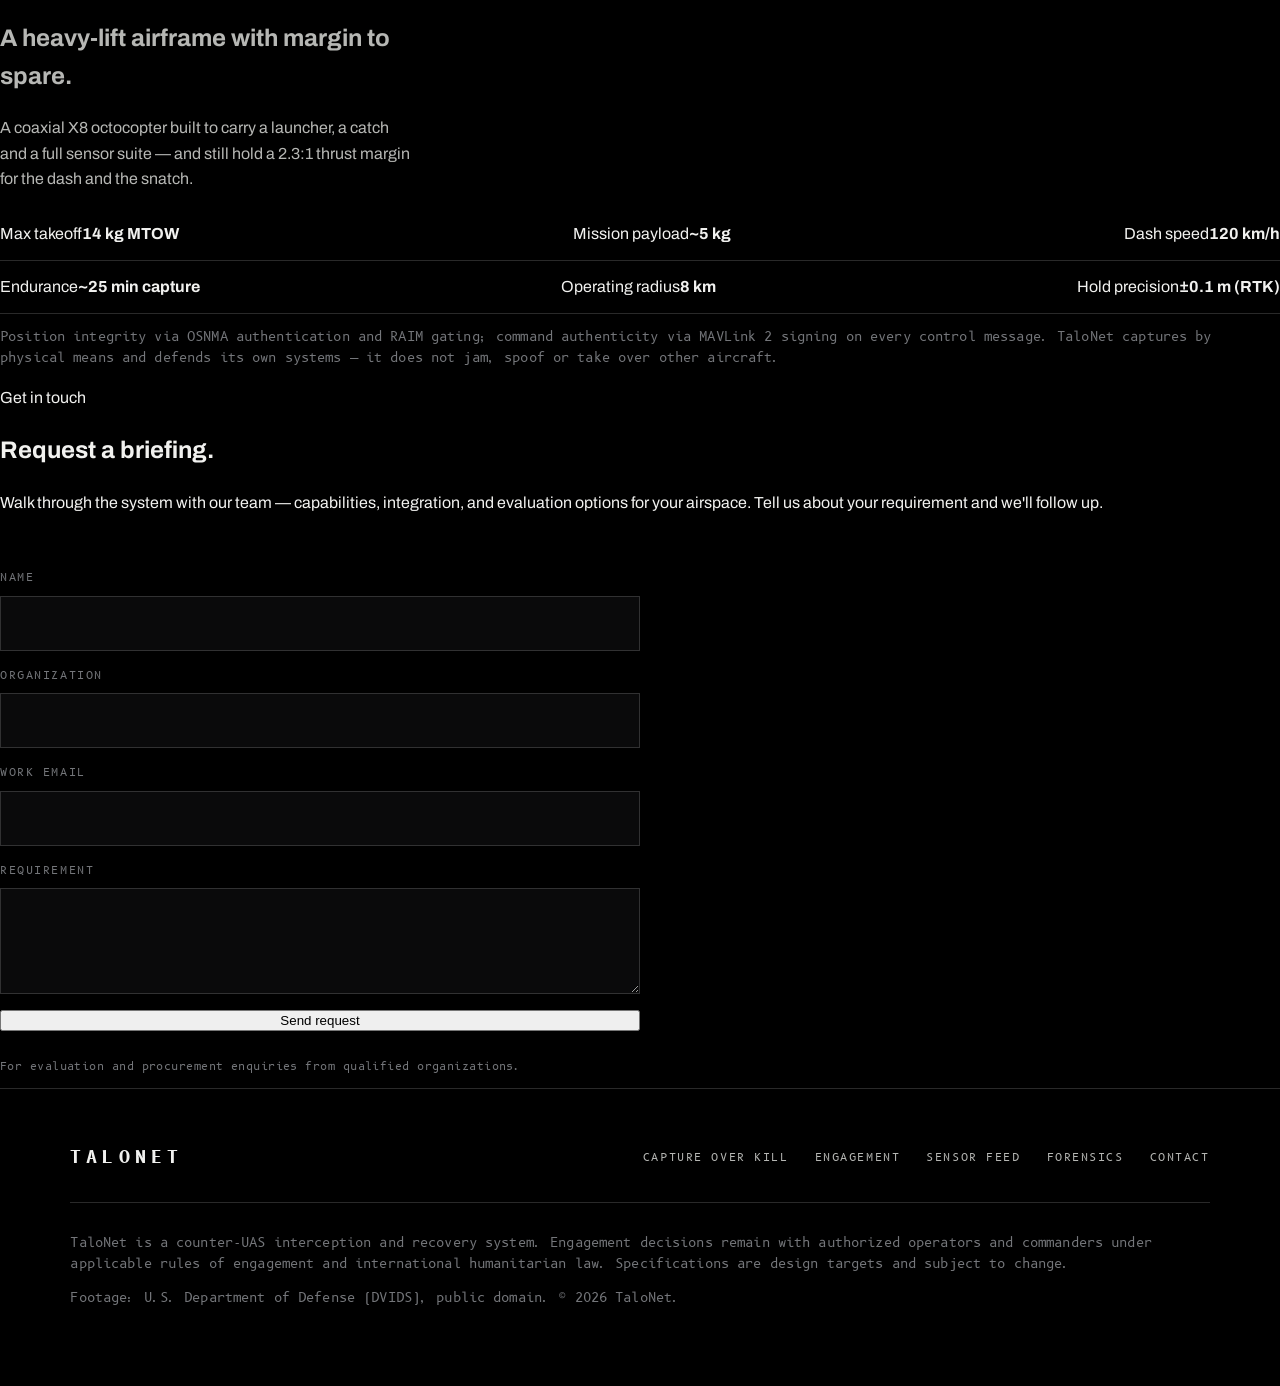
==== commit 27555ce4: "docs(legacy): propagate dual-net doctrine to build guide, CONOPS, landing & planning Sweep the remai" ====
--- a/landing/index.html
+++ b/landing/index.html
@@ -4,110 +4,156 @@
   <meta charset="utf-8" />
   <meta name="viewport" content="width=device-width, initial-scale=1" />
   <title>TaloNet — Capture the drone. Keep the intelligence.</title>
-  <meta name="description" content="TaloNet is a counter-UAS interceptor that nets hostile drones in flight and recovers them intact — a reusable airframe and a complete forensic record of where they launched. Capture over kill." />
-  <meta name="theme-color" content="#000000" />
+  <meta name="description" content="TaloNet is a counter-UAS interceptor that nets hostile drones in flight and brings them back intact — a reusable airframe and a complete forensic record of where it launched. Capture over kill." />
+  <meta name="theme-color" content="#0b0c0e" />
   <meta property="og:title" content="TaloNet — Capture the drone. Keep the intelligence." />
-  <meta property="og:description" content="We do not blow drones out of the sky. We take them whole — reusable airframe, recoverable intelligence, geolocated launch point." />
+  <meta property="og:description" content="We don't blow drones out of the sky. We take them whole — reusable airframe, recoverable intelligence, geolocated launch point." />
   <meta property="og:type" content="website" />
   <meta property="og:image" content="assets/video/hero-poster.jpg" />
-  <link rel="icon" href="data:image/svg+xml,%3Csvg xmlns='http://www.w3.org/2000/svg' viewBox='0 0 24 24'%3E%3Crect width='24' height='24' fill='%23000000'/%3E%3Cg fill='none' stroke='%23e9eaea' stroke-width='1.5'%3E%3Cpath d='M4 5h16M4 12h16M4 19h16M9 5v14M15 5v14'/%3E%3C/g%3E%3C/svg%3E" />
-  <link rel="preload" href="assets/fonts/archivo-var.woff2" as="font" type="font/woff2" crossorigin />
+  <link rel="icon" href="data:image/svg+xml,%3Csvg xmlns='http://www.w3.org/2000/svg' viewBox='0 0 24 24'%3E%3Crect width='24' height='24' fill='%230b0c0e'/%3E%3Cg fill='none' stroke='%23c7c7c2' stroke-width='1.5'%3E%3Cpath d='M4 5h16M4 12h16M4 19h16M9 5v14M15 5v14'/%3E%3C/g%3E%3C/svg%3E" />
+  <link rel="preload" href="assets/fonts/b612-400.woff2" as="font" type="font/woff2" crossorigin />
+  <link rel="preload" href="assets/fonts/b612-700.woff2" as="font" type="font/woff2" crossorigin />
   <link rel="preload" href="assets/fonts/b612mono-400.woff2" as="font" type="font/woff2" crossorigin />
   <link rel="stylesheet" href="styles.css" />
-  <noscript><style>.reveal{opacity:1!important;transform:none!important}</style></noscript>
 </head>
 <body id="top">
 
   <!-- NAV -->
   <header class="nav" id="nav">
-    <div class="nav__inner">
+    <div class="wrap nav__inner">
       <a class="brand" href="#top" aria-label="TaloNet home">TALONET</a>
       <nav class="nav__links" aria-label="Primary">
-        <a href="#why">Capture</a>
+        <a href="#why">Capture over kill</a>
         <a href="#engage">Engagement</a>
-        <a href="#feed">Operator</a>
+        <a href="#feed">Sensor feed</a>
         <a href="#forensics">Forensics</a>
         <a href="#platform">Platform</a>
-        <a href="docs.html">Docs</a>
       </nav>
       <div class="nav__cta">
-        <a class="brief" href="#contact">Request a briefing</a>
+        <a class="btn btn--line" href="#contact">Request a briefing</a>
         <button class="nav__toggle" id="navToggle" aria-label="Menu" aria-expanded="false">
-          <svg width="24" height="24" viewBox="0 0 24 24" fill="none" stroke="currentColor" stroke-width="1.4"><path d="M3 6h18M3 12h18M3 18h18"/></svg>
+          <svg width="22" height="22" viewBox="0 0 24 24" fill="none" stroke="currentColor" stroke-width="1.5"><path d="M3 6h18M3 12h18M3 18h18"/></svg>
         </button>
       </div>
     </div>
   </header>
 
   <!-- HERO -->
-  <section class="band band--hero" id="hero">
-    <video class="band__media" autoplay muted loop playsinline preload="metadata" poster="assets/video/hero-poster.jpg">
+  <section class="hero">
+    <video class="hero__video" autoplay muted loop playsinline preload="metadata" poster="assets/video/hero-poster.jpg">
       <source src="assets/video/hero.webm" type="video/webm" />
       <source src="assets/video/hero.mp4" type="video/mp4" />
     </video>
-    <div class="band__scrim"></div>
-    <div class="band__overlay reveal">
-      <p class="eyebrow">Counter-UAS interception &amp; recovery</p>
-      <h1 class="display">Capture the drone.<br/>Keep the intelligence.</h1>
-      <p class="lead">We net a hostile drone in flight and bring it back intact — a reusable airframe and a complete record of where it launched and what it saw.</p>
-      <a class="brief brief--lg" href="#contact">Request a briefing <span aria-hidden="true">&#8599;</span></a>
-    </div>
-    <p class="band__credit">U.S. DoD footage · DVIDS · public domain</p>
-  </section>
-
-  <!-- CAPTURE OVER KILL (statement) -->
-  <section class="statement statement--media" id="why">
-    <div class="statement__inner reveal">
-      <div class="statement__head">
-        <div class="statement__text">
-          <p class="eyebrow">Capture over kill</p>
-          <h2 class="display">A wrecked drone tells you nothing.<br/>A captured one tells you everything.</h2>
-          <p class="lead lead--wide">Every other counter-UAS answer ends in a fireball or a jammed band — and both discard the most valuable thing in the sky: the drone itself. We take it whole. The airframe flies again. Its memory — flight logs, waypoints, payload imagery, firmware — survives, bit for bit, back to the launch point. The decision to engage stays human.</p>
-        </div>
-        <figure class="shot">
-          <img src="assets/counter-uas-operator.jpg" alt="U.S. Army soldiers train with a hand-held counter-UAS device against simulated aerial threats" loading="lazy" />
-          <figcaption>Counter-UAS training &middot; U.S. Army &middot; DVIDS &middot; public domain</figcaption>
-        </figure>
-      </div>
-    </div>
-  </section>
-
-  <!-- ENGAGEMENT (full-bleed video) -->
-  <section class="band" id="engage">
-    <video class="band__media" autoplay muted loop playsinline preload="none" poster="assets/video/engage-poster.jpg">
+    <div class="hero__scrim"></div>
+    <div class="wrap hero__inner">
+      <p class="kicker">Counter-UAS interception &amp; recovery</p>
+      <h1>Don't destroy the drone.<br/>Capture it — and everything it knows.</h1>
+      <p class="hero__sub">
+        We net a hostile drone in flight and bring it back intact — a reusable airframe and a
+        complete record of where it launched and what it saw.
+      </p>
+      <div class="hero__actions">
+        <a class="btn btn--solid" href="#contact">Request a briefing</a>
+        <a class="btn btn--line" href="#why">Why capture beats kill</a>
+      </div>
+    </div>
+    <div class="hero__stats wrap">
+      <div><b>120 km/h</b><span>Intercept dash</span></div>
+      <div><b>8 km</b><span>Operating radius</span></div>
+      <div><b>14 kg</b><span>Max takeoff</span></div>
+      <div><b>Intact</b><span>Airframe recovered, not wrecked</span></div>
+    </div>
+  </section>
+
+  <!-- WHY CAPTURE -->
+  <section class="section" id="why">
+    <div class="wrap">
+      <div class="shead reveal">
+        <p class="label">01 / Capture over kill</p>
+        <div class="lead">
+          <h2>A wrecked drone tells you nothing. A captured one tells you everything.</h2>
+          <p>Every other counter-UAS answer ends in a fireball or a jammed band — and both throw away
+            the most valuable thing in the sky: the drone itself.</p>
+        </div>
+      </div>
+
+      <div class="cols reveal">
+        <article class="col">
+          <h3>The airframe is an asset</h3>
+          <p>A netted drone lands whole — motors, optics and frame intact. Recover it, refly it,
+            or strip it for parts.</p>
+        </article>
+        <article class="col">
+          <h3>The memory is intelligence</h3>
+          <p>Flight logs, waypoints, payload imagery, firmware. A missile vaporises it; capture
+            preserves it, bit for bit, back to the launch point.</p>
+        </article>
+        <article class="col">
+          <h3>The decision stays human</h3>
+          <p>No autonomy decides who gets engaged. An operator classifies the contact and commits
+            from the cockpit. Never automatic.</p>
+        </article>
+      </div>
+    </div>
+  </section>
+
+  <!-- ENGAGEMENT (video band) -->
+  <section class="vband" id="engage">
+    <video class="vband__video" autoplay muted loop playsinline preload="none" poster="assets/video/engage-poster.jpg">
       <source src="assets/video/engage.webm" type="video/webm" />
       <source src="assets/video/engage.mp4" type="video/mp4" />
     </video>
-    <div class="band__scrim"></div>
-    <div class="band__overlay reveal">
-      <p class="eyebrow">The engagement</p>
-      <h2 class="display">Detect. Commit.<br/>Capture. Recover.</h2>
-      <p class="lead">Onboard EO/IR sensors hold the track and feed a stabilized picture to the operator. A human classifies the contact and authorizes the intercept. A software-aimed launcher places the net; a cinch line draws the catch closed. The interceptor carries it home — intact.</p>
-    </div>
-  </section>
-
-  <!-- OPERATOR FEED (full-bleed video) -->
-  <section class="band" id="feed">
-    <video class="band__media" autoplay muted loop playsinline preload="none" poster="assets/video/eofeed-poster.jpg">
-      <source src="assets/video/eofeed.webm" type="video/webm" />
-      <source src="assets/video/eofeed.mp4" type="video/mp4" />
-    </video>
-    <div class="band__scrim"></div>
-    <div class="band__overlay reveal">
-      <p class="eyebrow">EO·IR operator feed</p>
-      <h2 class="display">Built for the operator,<br/>not around them.</h2>
-      <p class="lead">A single, legible cockpit: a live EO/IR feed, a heads-up state overlay, and a control scheme tuned for the seconds that matter. Targeting is software-assisted. The trigger is not. Fire, cinch and release stay interlocked behind an armed state — never automatic.</p>
-    </div>
-  </section>
-
-  <!-- RECOVERED (full-bleed photo) -->
-  <section class="band band--photo">
-    <img class="band__media" src="assets/recovered-drones.jpg" alt="A recovered hostile unmanned aircraft system staged on a display table for technical exploitation" />
-    <div class="band__scrim"></div>
-    <div class="band__overlay reveal">
-      <p class="eyebrow">Recovered, not wrecked</p>
-      <h2 class="display display--quote">The drone you recover is the briefing the enemy never meant to give you.</h2>
-      <p class="lead">Recovered airframes, staged for exploitation. Every one is a lead.</p>
+    <div class="vband__scrim"></div>
+    <div class="wrap vband__inner">
+      <p class="label">02 / The engagement</p>
+      <h2>Detect. Commit. Capture. Recover.</h2>
+      <ol class="steps">
+        <li><span>01</span><h4>Acquire the track</h4><p>Onboard EO/IR sensors, fused with RTK-grade navigation, hold the target and feed a stabilized picture to the operator.</p></li>
+        <li><span>02</span><h4>Operator commits</h4><p>A human classifies the contact and authorizes the intercept. Arm, fire, cinch and release are interlocked — never automatic.</p></li>
+        <li><span>03</span><h4>Net the target — recover or neutralise</h4><p>One aimed turret, two nets. A <b>recon</b> drone is taken in the close-in capture net and cinched shut, intact. A <b>kamikaze</b> drone gets the large stand-off net from a safe distance — no approach, no contact.</p></li>
+        <li><span>04</span><h4>Home intact, or cut and dropped</h4><p>The captured recon drone rides home for exploitation. The attack drone's tether is severed and the whole catch is jettisoned over a clear area — the interceptor never closes on a live warhead.</p></li>
+      </ol>
+    </div>
+  </section>
+
+  <!-- SENSOR FEED -->
+  <section class="section" id="feed">
+    <div class="wrap">
+      <p class="label reveal">03 / EO·IR sensor feed</p>
+      <div class="feature reveal">
+        <div class="feature__copy">
+          <h2>Built for the operator, not around them.</h2>
+          <p>The ground station is a single, legible cockpit: a live EO/IR feed, a heads-up state
+            overlay, and a control scheme tuned for the seconds that matter. Targeting is
+            software-assisted; the trigger is not.</p>
+          <ul class="list">
+            <li><b>Flight</b> — pitch, roll, yaw and throttle on a low-latency manual loop</li>
+            <li><b>Net aim</b> — pan/tilt the launcher against the tracked target</li>
+            <li><b>Net select</b> — switch between the capture net and the stand-off net</li>
+            <li><b>Interlocks</b> — fire, cinch, cord-cut and release require an armed state</li>
+            <li><b>Recovery</b> — return-to-home and emergency stop always within reach</li>
+          </ul>
+          <div class="keys">
+            <span class="key">WASD attitude</span>
+            <span class="key">IJKL net aim</span>
+            <span class="key">M net select</span>
+            <span class="key">SPACE fire</span>
+            <span class="key">C cinch</span>
+            <span class="key">X cord-cut</span>
+            <span class="key">B e-stop</span>
+          </div>
+        </div>
+        <figure class="feature__media">
+          <video autoplay muted loop playsinline preload="none" poster="assets/video/eofeed-poster.jpg">
+            <source src="assets/video/eofeed.webm" type="video/webm" />
+            <source src="assets/video/eofeed.mp4" type="video/mp4" />
+          </video>
+          <figcaption>Live EO feed with navigation telemetry — bearing, altitude and range to track.</figcaption>
+        </figure>
+      </div>
+    </div>
+  </section>
+
   <!-- PLATFORM (spec) -->
   <section class="band" id="platform">
     <div class="wrap">
@@ -139,85 +185,91 @@
         </div>
       </div>
     </div>
-    <p class="band__credit">Recovered UAS · U.S. DoD · DVIDS · public domain</p>
-  </section>
-
-  <!-- FORENSICS (statement + big figure) -->
-  <section class="statement statement--forensics statement--media" id="forensics">
-    <div class="statement__inner reveal">
-      <div class="statement__head">
-        <div class="statement__text">
-          <p class="eyebrow">Exploitation — ForensIQ-1</p>
-          <h2 class="display">Every capture<br/>is a confession.</h2>
-          <p class="lead lead--wide">A recovered drone is a sealed record. ForensIQ-1 is a write-blocked, read-only exploitation appliance that turns recovered storage into a signed chain-of-custody report — and, where the data allows, pins the geolocated launch point of the hostile aircraft.</p>
-        </div>
-        <figure class="shot">
-          <img src="assets/forensic-recovery.jpg" alt="A tracked robot recovers a downed unmanned aircraft system in the field for exploitation" loading="lazy" />
-          <figcaption>Downed UAS recovery &middot; U.S. Army &middot; DVIDS &middot; public domain</figcaption>
-        </figure>
-      </div>
-      <div class="sheet">
-        <div class="sheet__head"><span>Reconstructed launch origin</span><span>Session 0xA7F3 · read-only</span></div>
-        <dl class="spec">
-          <div><dt>Capture point</dt><dd>48.5612 N&ensp;·&ensp;38.0411 E</dd></div>
-          <div><dt>Estimated origin</dt><dd>48.41 N&ensp;·&ensp;37.93 E</dd></div>
-          <div><dt>Error bound</dt><dd>&#177;240 m</dd></div>
-          <div><dt>Source</dt><dd>recovered flight log</dd></div>
-          <div><dt>Integrity</dt><dd>SHA-256 verified · write-blocked</dd></div>
-          <div><dt>Output</dt><dd>signed PDF · custody sealed</dd></div>
-        </dl>
-      </div>
-      <p class="fine">ForensIQ-1 produces intelligence for the commander. It is an analysis tool — never an instruction to act.</p>
-    </div>
-  </section>
-
-  <!-- PLATFORM (big spec figures) -->
-  <section class="statement statement--specs statement--media" id="platform">
-    <div class="statement__inner reveal">
-      <div class="statement__head">
-        <div class="statement__text">
-          <p class="eyebrow">Platform — &ldquo;Geulmae&rdquo; interceptor</p>
-          <h2 class="display">A heavy-lift airframe<br/>with margin to spare.</h2>
-          <p class="lead lead--wide">A coaxial X8 octocopter built to carry a launcher, a catch and a full sensor suite — and still hold a 2.3:1 thrust margin for the dash and the snatch.</p>
-        </div>
-        <figure class="shot">
-          <img src="assets/platform-uas.jpg" alt="A soldier launches a small vertical-takeoff unmanned aircraft system by hand" loading="lazy" />
-          <figcaption>Hand-launched UAS &middot; U.S. Army &middot; DVIDS &middot; public domain</figcaption>
-        </figure>
-      </div>
-      <div class="sheet">
-        <div class="sheet__head"><span>Specifications</span><span>TLN-GM · coaxial X8 octocopter</span></div>
-        <dl class="spec spec--cols">
-          <div><dt>Max takeoff weight</dt><dd>14 kg</dd></div>
-          <div><dt>Mission payload</dt><dd>~5 kg</dd></div>
-          <div><dt>Dash speed</dt><dd>120 km/h</dd></div>
-          <div><dt>Endurance (capture)</dt><dd>~25 min</dd></div>
-          <div><dt>Operating radius</dt><dd>8 km</dd></div>
-          <div><dt>Hold precision</dt><dd>&#177;0.1 m (RTK)</dd></div>
-          <div><dt>Thrust margin</dt><dd>2.3 : 1</dd></div>
-          <div><dt>Navigation integrity</dt><dd>OSNMA · RAIM</dd></div>
-          <div><dt>Command authenticity</dt><dd>MAVLink 2 signed</dd></div>
-          <div><dt>Engagement</dt><dd>physical capture · human-authorized</dd></div>
-        </dl>
-      </div>
-      <p class="fine">TaloNet captures by physical means and defends its own systems — it does not jam, spoof or take over other aircraft.</p>
+  </section>
+
+  <!-- FORENSICS -->
+  <section class="section" id="forensics">
+    <div class="wrap">
+      <div class="shead reveal">
+        <p class="label">04 / Exploitation — ForensIQ-1</p>
+        <div class="lead">
+          <h2>Every capture is a confession.</h2>
+          <p>A recovered drone is a sealed record. ForensIQ-1 is a write-blocked, read-only
+            exploitation appliance that turns recovered storage into a chain-of-custody report — and,
+            where the data allows, pins the geolocated launch point of the hostile aircraft.</p>
+        </div>
+      </div>
+
+      <div class="forensic reveal">
+        <div class="readout" aria-label="Forensic readout sample">
+          <div class="readout__bar">FORENSIQ-1 · SESSION 0xA7F3 · READ-ONLY</div>
+<pre class="readout__pre">&gt; mount  /dev/sdb  <b>WRITE-BLOCKED</b>
+&gt; sha256 image.bin
+  9f2c…<b>e41d</b>  <span class="ok">VERIFIED</span>
+&gt; parse flight_log.bin
+  waypoints ............ 214
+  payload frames ....... 1,886
+  comms records ........ 73
+&gt; reconstruct trajectory
+  capture  48.5612 N  38.0411 E
+  <span class="warn">origin   48.4106 N  37.9281 E  ±240 m</span>
+&gt; export report.pdf  <b>SIGNED</b>
+  custody ............. <span class="ok">SEALED</span></pre>
+        </div>
+        <ol class="pipe">
+          <li><span>01</span><h4>Intake</h4><p>Recovered media is logged, photographed and sealed under custody.</p></li>
+          <li><span>02</span><h4>Image &amp; hash</h4><p>Write-blocked copy, SHA-256 verified bit for bit.</p></li>
+          <li><span>03</span><h4>Reconstruct</h4><p>Flight logs parsed into a full trajectory and payload timeline.</p></li>
+          <li><span>04</span><h4>Geolocate</h4><p>Trajectory walked back to an estimated launch origin with error bounds.</p></li>
+          <li><span>05</span><h4>Report</h4><p>Signed PDF and field printout with a complete custody trail.</p></li>
+        </ol>
+      </div>
+      <p class="fine reveal">ForensIQ-1 produces intelligence for the commander. It is an analysis tool — never an instruction to act.</p>
+    </div>
+  </section>
+
+  <!-- PLATFORM -->
+  <section class="section section--alt" id="platform">
+    <div class="wrap">
+      <div class="shead reveal">
+        <p class="label">05 / Platform — &ldquo;Peregrine&rdquo; interceptor</p>
+        <div class="lead">
+          <h2>A heavy-lift airframe with margin to spare.</h2>
+          <p>A coaxial X8 octocopter built to carry a launcher, a catch and a full sensor suite — and
+            still hold a 2.3:1 thrust margin for the dash and the snatch.</p>
+        </div>
+      </div>
+      <div class="spec reveal">
+        <div>
+          <div class="spec__row"><span>Max takeoff</span><b>14 kg MTOW</b></div>
+          <div class="spec__row"><span>Mission payload</span><b>~5 kg</b></div>
+          <div class="spec__row"><span>Dash speed</span><b>120 km/h</b></div>
+        </div>
+        <div>
+          <div class="spec__row"><span>Endurance</span><b>~25 min capture</b></div>
+          <div class="spec__row"><span>Operating radius</span><b>8 km</b></div>
+          <div class="spec__row"><span>Hold precision</span><b>±0.1 m (RTK)</b></div>
+        </div>
+      </div>
+      <p class="fine reveal">Position integrity via OSNMA authentication and RAIM gating; command authenticity via MAVLink 2 signing on every control message. TaloNet captures by physical means and defends its own systems — it does not jam, spoof or take over other aircraft.</p>
     </div>
   </section>
 
   <!-- CONTACT -->
-  <section class="statement statement--contact" id="contact">
-    <div class="statement__inner reveal">
-      <p class="eyebrow">Get in touch</p>
-      <h2 class="display">Request a briefing.</h2>
-      <p class="lead lead--wide">Walk through the system with our team — capabilities, integration, and evaluation options for your airspace. Tell us about your requirement and we will follow up.</p>
+  <section class="section" id="contact">
+    <div class="wrap cta">
+      <div class="cta__copy">
+        <p class="label">Get in touch</p>
+        <h2>Request a briefing.</h2>
+        <p>Walk through the system with our team — capabilities, integration, and evaluation
+          options for your airspace. Tell us about your requirement and we'll follow up.</p>
+      </div>
       <form class="form" id="briefForm" novalidate>
-        <div class="form__grid">
-          <div class="field"><label for="f-name">Name</label><input id="f-name" name="name" type="text" autocomplete="name" required /></div>
-          <div class="field"><label for="f-org">Organization</label><input id="f-org" name="org" type="text" autocomplete="organization" required /></div>
-        </div>
+        <div class="field"><label for="f-name">Name</label><input id="f-name" name="name" type="text" autocomplete="name" required /></div>
+        <div class="field"><label for="f-org">Organization</label><input id="f-org" name="org" type="text" autocomplete="organization" required /></div>
         <div class="field"><label for="f-email">Work email</label><input id="f-email" name="email" type="email" autocomplete="email" required /></div>
         <div class="field"><label for="f-msg">Requirement</label><textarea id="f-msg" name="message" rows="3"></textarea></div>
-        <button class="brief brief--submit" type="submit">Send request <span aria-hidden="true">&#8599;</span></button>
+        <button class="btn btn--solid btn--block" type="submit">Send request</button>
         <p class="form__note">For evaluation and procurement enquiries from qualified organizations.</p>
         <div class="form__ok" id="formOk">Request received. Our team will be in touch at the address you provided.</div>
       </form>
@@ -226,19 +278,20 @@
 
   <!-- FOOTER -->
   <footer class="foot">
-    <div class="foot__inner">
+    <div class="wrap foot__inner">
       <a class="brand" href="#top">TALONET</a>
       <nav class="foot__nav" aria-label="Footer">
-        <a href="#why">Capture</a>
+        <a href="#why">Capture over kill</a>
         <a href="#engage">Engagement</a>
-        <a href="#feed">Operator</a>
+        <a href="#feed">Sensor feed</a>
         <a href="#forensics">Forensics</a>
-        <a href="#contact">Briefing</a>
-        <a href="docs.html">Docs</a>
+        <a href="#contact">Contact</a>
       </nav>
     </div>
-    <p class="fine">TaloNet is a counter-UAS interception and recovery system. Engagement decisions remain with authorized operators and commanders under applicable rules of engagement and international humanitarian law. Specifications are design targets and subject to change.</p>
-    <p class="fine foot__legal">Footage: U.S. Department of Defense (DVIDS) and U.S. Defense Intelligence Agency, public domain. &copy; <span id="year"></span> TaloNet.</p>
+    <div class="wrap">
+      <p class="fine">TaloNet is a counter-UAS interception and recovery system. Engagement decisions remain with authorized operators and commanders under applicable rules of engagement and international humanitarian law. Specifications are design targets and subject to change.</p>
+      <p class="fine foot__legal">Footage: U.S. Department of Defense (DVIDS), public domain. © <span id="year"></span> TaloNet.</p>
+    </div>
   </footer>
 
   <script src="script.js"></script>
--- a/landing/styles.css
+++ b/landing/styles.css
@@ -1,16 +1,17 @@
-/* TaloNet landing — restrained, editorial, video-driven.
-   Type: B612 / B612 Mono — the typeface Airbus + ENAC designed for cockpit
-   display legibility (SIL OFL 1.1). Self-hosted, no third-party CDN calls. */
+/* TaloNet landing — defense-prime aesthetic.
+   Full-bleed cinematic media, monumental display type, near-monochrome.
+   Display + body: Archivo (variable, wght 100-900 / wdth 62.5-125%).
+   Labels / captions / credits only: B612 Mono.
+   Self-hosted fonts (SIL OFL 1.1) — no third-party CDN calls. */
 
 @font-face {
-  font-family: "B612";
-  src: url("assets/fonts/b612-400.woff2") format("woff2");
-  font-weight: 400; font-style: normal; font-display: swap;
-}
-@font-face {
-  font-family: "B612";
-  src: url("assets/fonts/b612-700.woff2") format("woff2");
-  font-weight: 700; font-style: normal; font-display: swap;
+  font-family: "Archivo";
+  src: url("assets/fonts/archivo-var.woff2") format("woff2-variations"),
+       url("assets/fonts/archivo-var.woff2") format("woff2");
+  font-weight: 100 900;
+  font-stretch: 62% 125%;
+  font-style: normal;
+  font-display: swap;
 }
 @font-face {
   font-family: "B612 Mono";
@@ -24,27 +25,22 @@
 }
 
 :root {
-  --sans: "B612", system-ui, -apple-system, "Segoe UI", Roboto, sans-serif;
+  --sans: "Archivo", system-ui, -apple-system, "Segoe UI", Roboto, sans-serif;
   --mono: "B612 Mono", ui-monospace, "SFMono-Regular", Menlo, monospace;
-  --ink: #0b0c0e;
-  --ink-2: #101216;
-  --panel: #14171c;
-  --line: rgba(255, 255, 255, 0.10);
-  --line-2: rgba(255, 255, 255, 0.16);
-  --fg: #e9eaea;
-  --fg-dim: #a6a8ac;
-  --fg-mute: #74777d;
-  --accent: #c08a4a;          /* restrained military amber, used sparingly */
-  --ok: #8fb98a;
-  --warn: #d6a24a;
-  --maxw: 1180px;
-  --pad: clamp(20px, 5vw, 64px);
-  --r: 0px;
+  --ink: #000000;
+  --fg: #f1f1ef;
+  --fg-dim: #b6b7b4;
+  --fg-mute: #74767a;
+  --line: rgba(255, 255, 255, 0.16);
+  --accent: #c08a4a;          /* restrained military amber — used sparingly */
+  --pad: clamp(20px, 5.5vw, 96px);
+  /* unified cinematic color grade applied to every clip + photo */
+  --grade: grayscale(0.42) contrast(1.07) brightness(0.9) sepia(0.10) saturate(0.85);
 }
 
 * { box-sizing: border-box; }
-
 html { scroll-behavior: smooth; }
+@media (prefers-reduced-motion: reduce) { html { scroll-behavior: auto; } }
 
 body {
   margin: 0;
@@ -53,75 +49,73 @@
   font-family: var(--sans);
   font-weight: 400;
   font-size: 16px;
-  line-height: 1.7;
+  line-height: 1.62;
   -webkit-font-smoothing: antialiased;
   text-rendering: optimizeLegibility;
 }
 
-@media (prefers-reduced-motion: reduce) {
-  html { scroll-behavior: auto; }
-}
-
 img, video { max-width: 100%; display: block; }
-
 a { color: inherit; text-decoration: none; }
 
-.wrap { width: 100%; max-width: var(--maxw); margin: 0 auto; padding: 0 var(--pad); }
-
-h1, h2, h3, h4 { margin: 0; font-weight: 400; letter-spacing: -0.02em; line-height: 1.12; }
-h1 { font-size: clamp(2.5rem, 6.2vw, 5rem); letter-spacing: -0.035em; line-height: 1.03; }
-h2 { font-size: clamp(1.8rem, 3.8vw, 3rem); letter-spacing: -0.03em; line-height: 1.07; }
-h3 { font-size: 1.18rem; letter-spacing: -0.012em; }
-h4 { font-size: 1rem; letter-spacing: -0.006em; }
-p { margin: 0; }
-
-.label {
-  display: inline-flex;
-  align-items: center;
-  gap: 10px;
+/* ---------- display type — light, restrained, not a magazine cover ---------- */
+.display {
+  margin: 0;
+  font-family: var(--sans);
+  font-weight: 300;
+  font-stretch: 100%;
+  text-transform: none;
+  letter-spacing: -0.018em;
+  line-height: 1.04;
+  font-size: clamp(2rem, 4.4vw, 3.9rem);
+  max-width: 20ch;
+}
+h1.display { font-size: clamp(2.3rem, 5vw, 4.6rem); max-width: 18ch; }
+.display--quote {
+  font-weight: 300;
+  letter-spacing: -0.02em;
+  line-height: 1.12;
+  font-size: clamp(1.7rem, 3.2vw, 3.1rem);
+  max-width: 20ch;
+}
+
+/* ---------- eyebrow / mono labels ---------- */
+.eyebrow {
+  display: block;
+  margin: 0 0 26px;
   font-family: var(--mono);
-  font-size: 0.7rem;
-  font-weight: 700;
-  letter-spacing: 0.2em;
-  text-transform: uppercase;
-  color: var(--fg-mute);
-  margin: 0 0 32px;
-}
-.label::before {
-  content: "";
-  width: 22px;
-  height: 1px;
-  background: var(--accent);
-  flex: none;
-}
-
-.kicker {
+  font-size: 0.72rem; font-weight: 700;
+  letter-spacing: 0.26em; text-transform: uppercase;
+  color: var(--fg-dim);
+}
+
+.lead {
+  margin: 28px 0 0;
+  max-width: 46ch;
+  color: var(--fg-dim);
+  font-size: clamp(1rem, 1.25vw, 1.22rem);
+  line-height: 1.6;
+  font-weight: 400;
+}
+.lead--wide { max-width: 62ch; }
+.fine { color: var(--fg-mute); font-size: 0.82rem; line-height: 1.6; font-family: var(--mono); letter-spacing: 0.01em; }
+.amber { color: var(--accent); }
+
+/* ---------- briefing link (the single CTA style) ---------- */
+.brief {
+  display: inline-flex; align-items: center; gap: 0.6em;
   font-family: var(--mono);
-  font-size: 0.72rem;
-  font-weight: 700;
-  letter-spacing: 0.24em;
-  text-transform: uppercase;
-  color: var(--accent);
-}
-
-.fine { color: var(--fg-mute); font-size: 0.84rem; line-height: 1.6; }
-
-/* ---------- buttons ---------- */
-.btn {
-  display: inline-flex; align-items: center; justify-content: center;
-  gap: 0.5em;
-  padding: 13px 24px;
-  font-family: var(--mono);
-  font-size: 0.76rem; font-weight: 700;
-  letter-spacing: 0.08em; text-transform: uppercase;
-  border: 1px solid transparent; border-radius: var(--r);
-  cursor: pointer; transition: background .18s ease, border-color .18s ease, color .18s ease;
-}
-.btn--solid { background: var(--fg); color: var(--ink); }
-.btn--solid:hover { background: #fff; }
-.btn--line { background: transparent; border-color: var(--line-2); color: var(--fg); }
-.btn--line:hover { border-color: var(--fg); }
-.btn--block { width: 100%; }
+  font-size: 0.74rem; font-weight: 700;
+  letter-spacing: 0.14em; text-transform: uppercase;
+  color: var(--fg);
+  border: 1px solid var(--line);
+  padding: 13px 22px;
+  background: transparent;
+  cursor: pointer;
+  transition: background .18s ease, color .18s ease, border-color .18s ease;
+}
+.brief:hover { background: var(--fg); color: var(--ink); border-color: var(--fg); }
+.brief--lg { margin-top: 40px; padding: 16px 28px; font-size: 0.78rem; }
+.brief--submit { margin-top: 6px; }
 
 /* ---------- nav ---------- */
 .nav {
@@ -130,194 +124,159 @@
   border-bottom: 1px solid transparent;
 }
 .nav.is-stuck {
-  background: rgba(11, 12, 14, 0.82);
-  backdrop-filter: blur(10px);
+  background: rgba(0, 0, 0, 0.72);
+  backdrop-filter: blur(12px);
   border-bottom-color: var(--line);
 }
-.nav__inner { display: flex; align-items: center; justify-content: space-between; height: 66px; }
-.brand {
-  font-family: var(--mono);
-  font-weight: 700; letter-spacing: 0.22em; font-size: 0.95rem;
-}
-.nav__links { display: flex; gap: 28px; }
-.nav__links a { font-family: var(--mono); font-size: 0.74rem; letter-spacing: 0.04em; color: var(--fg-dim); transition: color .15s ease; }
+.nav__inner {
+  display: flex; align-items: center; justify-content: space-between;
+  height: 72px; padding: 0 var(--pad);
+}
+.brand { font-family: var(--mono); font-weight: 700; letter-spacing: 0.3em; font-size: 0.95rem; }
+.nav__links { display: flex; gap: 30px; }
+.nav__links a {
+  font-family: var(--mono); font-size: 0.72rem; letter-spacing: 0.16em;
+  text-transform: uppercase; color: var(--fg-dim); transition: color .15s ease;
+}
 .nav__links a:hover { color: var(--fg); }
 .nav__cta { display: flex; align-items: center; gap: 14px; }
+.nav .brief { padding: 10px 18px; }
 .nav__toggle { display: none; background: none; border: 0; color: var(--fg); cursor: pointer; padding: 4px; }
 
-/* ---------- hero ---------- */
-.hero {
+/* ---------- full-bleed media band ---------- */
+.band {
   position: relative;
   min-height: 100svh;
-  display: flex; flex-direction: column; justify-content: center;
-  padding: 120px 0 0;
+  display: flex; align-items: flex-end;
   overflow: hidden;
 }
-.hero__video {
+.band__media {
   position: absolute; inset: 0;
   width: 100%; height: 100%; object-fit: cover;
   z-index: 0;
-}
-.hero__scrim {
+  filter: var(--grade);
+}
+.band--photo .band__media { filter: var(--grade) contrast(1.04); }
+/* keep background loops chromeless — hide iOS' "tap to play" overlay button */
+video.band__media::-webkit-media-controls,
+video.band__media::-webkit-media-controls-start-playback-button,
+video.band__media::-webkit-media-controls-play-button {
+  display: none !important;
+  -webkit-appearance: none;
+}
+.band__scrim {
   position: absolute; inset: 0; z-index: 1;
   background:
-    linear-gradient(180deg, rgba(11,12,14,.62) 0%, rgba(11,12,14,.30) 30%, rgba(11,12,14,.45) 62%, rgba(11,12,14,.96) 100%),
-    linear-gradient(90deg, rgba(11,12,14,.72) 0%, rgba(11,12,14,.18) 55%, rgba(11,12,14,0) 100%);
-}
-.hero__inner { position: relative; z-index: 2; }
-.hero .kicker { display: block; }
-.hero h1 { margin: 20px 0 0; max-width: 18ch; }
-.hero__sub { margin: 26px 0 0; max-width: 54ch; color: var(--fg-dim); font-size: 1.08rem; }
-.hero__actions { margin: 38px 0 0; display: flex; gap: 14px; flex-wrap: wrap; }
-.hero__stats {
+    linear-gradient(180deg, rgba(0,0,0,.55) 0%, rgba(0,0,0,.10) 26%, rgba(0,0,0,.30) 58%, rgba(0,0,0,.94) 100%),
+    linear-gradient(90deg, rgba(0,0,0,.78) 0%, rgba(0,0,0,.20) 52%, rgba(0,0,0,0) 100%);
+}
+.band__overlay {
   position: relative; z-index: 2;
-  margin-top: clamp(48px, 8vh, 96px); padding-top: 24px; padding-bottom: 40px;
-  display: grid; grid-template-columns: repeat(4, 1fr); gap: 24px;
-  border-top: 1px solid var(--line-2);
-}
-.hero__stats > div { padding-left: 16px; border-left: 1px solid var(--line); }
-.hero__stats > div:first-child { padding-left: 0; border-left: 0; }
-.hero__stats b {
-  display: block; font-family: var(--mono); font-weight: 700;
-  font-size: clamp(1.5rem, 2.4vw, 1.95rem); letter-spacing: -0.01em;
-  font-variant-numeric: tabular-nums;
-}
-.hero__stats span {
-  display: block; margin-top: 8px; font-size: 0.74rem; letter-spacing: 0.02em;
-  color: var(--fg-mute);
-}
-
-/* ---------- generic section ---------- */
-.section { padding: clamp(100px, 15vh, 180px) 0; }
-.section--alt { background: var(--ink-2); }
-.lead { max-width: 62ch; margin-bottom: 56px; }
-.lead h2 { max-width: 22ch; }
-.lead p { margin-top: 18px; color: var(--fg-dim); font-size: 1.05rem; }
-
-/* document-style section header: mono label in a left rail, statement on the right */
-.shead {
+  width: 100%;
+  padding: 0 var(--pad) clamp(64px, 11vh, 140px);
+  max-width: 1320px;
+}
+.band__overlay > * { max-width: 760px; }
+.band--hero .band__overlay { padding-bottom: clamp(80px, 13vh, 160px); }
+.band__credit {
+  position: absolute; right: var(--pad); bottom: 22px; z-index: 2; margin: 0;
+  font-family: var(--mono); font-size: 0.62rem; letter-spacing: 0.18em;
+  text-transform: uppercase; color: var(--fg-mute);
+}
+
+/* ---------- statement (no media) band ---------- */
+.statement {
+  display: flex; align-items: center;
+  min-height: 88vh;
+  padding: clamp(96px, 16vh, 200px) var(--pad);
+  border-top: 1px solid var(--line);
+}
+.statement--contact { min-height: auto; padding-bottom: clamp(110px, 16vh, 200px); }
+.statement__inner { width: 100%; max-width: 1320px; margin: 0 auto; }
+
+/* statement section with a supporting photo (partial fill, not full-bleed) */
+.statement--media .statement__head {
   display: grid;
-  grid-template-columns: minmax(150px, 230px) 1fr;
-  gap: clamp(24px, 5vw, 80px);
-  align-items: start;
-  border-top: 1px solid var(--line-2);
-  padding-top: 28px;
-  margin-bottom: clamp(40px, 6vh, 72px);
-}
-.shead .label { margin: 0; padding-top: 8px; }
-.shead .lead { margin-bottom: 0; max-width: 54ch; }
-.shead .lead h2 { max-width: 28ch; }
-.shead .lead p { max-width: 52ch; margin-top: 24px; }
-
-/* three columns */
-.cols { display: grid; grid-template-columns: repeat(3, 1fr); gap: clamp(36px, 5vw, 72px); counter-reset: col; }
-.col { background: none; padding: 30px 0 0; border-top: 1px solid var(--line-2); counter-increment: col; }
-.col::before {
-  content: "0" counter(col);
-  display: block; margin-bottom: 16px;
-  font-family: var(--mono); font-size: 0.72rem; font-weight: 700;
-  letter-spacing: 0.14em; color: var(--accent);
-}
-.col h3 { margin-bottom: 12px; }
-.col p { color: var(--fg-dim); font-size: 0.96rem; }
-
-/* comparison table */
-.cmp { width: 100%; margin-top: 40px; border-collapse: collapse; font-size: 0.92rem; }
-.cmp th, .cmp td { text-align: left; padding: 16px 18px; border-bottom: 1px solid var(--line); vertical-align: top; }
-.cmp th { color: var(--fg-mute); font-weight: 700; font-size: 0.74rem; letter-spacing: 0.1em; text-transform: uppercase; }
-.cmp td:first-child, .cmp th:first-child { font-weight: 700; color: var(--fg); }
-.cmp td { color: var(--fg-dim); }
-.cmp .no { color: var(--fg-mute); }
-.cmp .yes { color: var(--fg); }
-.cmp { border-top: 1px solid var(--line-2); }
-.cmp tr.us td { background: none; color: var(--fg); }
-.cmp tr.us td:first-child { box-shadow: inset 2px 0 0 var(--accent); padding-left: 16px; }
-.cmp tr.us .yes { color: var(--accent); }
-
-/* ---------- video band ---------- */
-.vband { position: relative; padding: clamp(90px, 16vh, 170px) 0; overflow: hidden; }
-.vband__video { position: absolute; inset: 0; width: 100%; height: 100%; object-fit: cover; z-index: 0; }
-.vband__scrim { position: absolute; inset: 0; z-index: 1; background: linear-gradient(180deg, rgba(11,12,14,.78), rgba(11,12,14,.58) 45%, rgba(11,12,14,.86)); }
-.vband__inner { position: relative; z-index: 2; }
-.vband h2 { margin-top: 12px; max-width: 20ch; }
-.steps { list-style: none; margin: 48px 0 0; padding: 0; display: grid; grid-template-columns: repeat(4, 1fr); gap: 28px; counter-reset: none; }
-.steps li { border-top: 1px solid var(--line-2); padding-top: 18px; }
-.steps span { font-family: var(--mono); font-size: 0.78rem; color: var(--accent); letter-spacing: 0.1em; }
-.steps h4 { margin: 12px 0 8px; }
-.steps p { color: var(--fg-dim); font-size: 0.92rem; }
-
-/* ---------- feature (sensor feed) ---------- */
-.feature { display: grid; grid-template-columns: 0.85fr 1.15fr; gap: clamp(32px, 5vw, 72px); align-items: center; }
-.feature__copy h2 { max-width: 16ch; }
-.feature__copy p { margin-top: 18px; color: var(--fg-dim); font-size: 1.02rem; }
-.list { list-style: none; margin: 26px 0 0; padding: 0; }
-.list li { padding: 11px 0; border-bottom: 1px solid var(--line); color: var(--fg-dim); font-size: 0.95rem; }
-.list li b { color: var(--fg); font-weight: 700; }
-.keys { display: flex; flex-wrap: wrap; gap: 8px; margin-top: 24px; }
-.key { font-family: var(--mono); font-size: 0.74rem; color: var(--fg-dim); border: 1px solid var(--line-2); border-radius: var(--r); padding: 6px 10px; }
-.feature__media { margin: 0; border: 1px solid var(--line-2); border-radius: var(--r); overflow: hidden; background: #000; }
-.feature__media video { width: 100%; aspect-ratio: 16 / 9; object-fit: cover; }
-.feature__media figcaption { padding: 12px 16px; font-size: 0.8rem; color: var(--fg-mute); border-top: 1px solid var(--line); background: var(--panel); }
-
-/* ---------- full-bleed photo ---------- */
-.photo { position: relative; min-height: 64vh; display: flex; align-items: flex-end; overflow: hidden; }
-.photo img { position: absolute; inset: 0; width: 100%; height: 100%; object-fit: cover; filter: grayscale(0.25) contrast(1.02); }
-.photo__scrim { position: absolute; inset: 0; background: linear-gradient(180deg, rgba(11,12,14,.30), rgba(11,12,14,.92)); }
-.photo__inner { position: relative; z-index: 2; padding: 56px 0; }
-.photo__quote { font-size: clamp(1.3rem, 3vw, 2rem); font-weight: 400; max-width: 24ch; line-height: 1.28; }
-.photo__cap { margin-top: 16px; color: var(--fg-mute); font-size: 0.88rem; }
-
-/* ---------- forensics ---------- */
-.forensic { display: grid; grid-template-columns: 0.95fr 1.05fr; gap: clamp(32px, 4vw, 56px); align-items: start; }
-.readout { background: #08090b; border: 1px solid var(--line-2); border-radius: var(--r); overflow: hidden; }
-.readout__bar { font-family: var(--mono); font-size: 0.7rem; letter-spacing: 0.08em; color: var(--fg-mute); padding: 11px 16px; border-bottom: 1px solid var(--line); background: var(--panel); }
-.readout__pre { margin: 0; padding: 18px 16px; font-family: var(--mono); font-size: 0.82rem; line-height: 1.85; color: var(--fg-dim); white-space: pre-wrap; }
-.readout__pre b { color: var(--fg); font-weight: 700; }
-.readout__pre .ok { color: var(--ok); }
-.readout__pre .warn { color: var(--accent); }
-.pipe { list-style: none; margin: 0; padding: 0; }
-.pipe li { display: grid; grid-template-columns: auto 1fr; gap: 16px; padding: 16px 0; border-bottom: 1px solid var(--line); }
-.pipe li:last-child { border-bottom: 0; }
-.pipe span { font-family: var(--mono); font-size: 0.78rem; color: var(--accent); padding-top: 2px; }
-.pipe h4 { grid-column: 2; }
-.pipe p { grid-column: 2; margin-top: 4px; color: var(--fg-dim); font-size: 0.9rem; }
-.forensic + .fine { margin-top: 32px; }
-
-/* ---------- spec ---------- */
-.spec { display: grid; grid-template-columns: 1fr 1fr; gap: 0 clamp(32px, 5vw, 72px); }
-.spec__row { display: flex; justify-content: space-between; gap: 18px; padding: 14px 0; border-bottom: 1px solid var(--line); font-size: 0.92rem; }
-.spec__row span { color: var(--fg-mute); }
-.spec__row b { color: var(--fg); font-weight: 700; text-align: right; font-family: var(--mono); font-size: 0.85rem; font-variant-numeric: tabular-nums; }
-.spec + .fine { margin-top: 34px; max-width: 78ch; }
-
-/* ---------- contact ---------- */
-.cta { display: grid; grid-template-columns: 1fr 1fr; gap: clamp(32px, 5vw, 72px); align-items: start; }
-.cta__copy h2 { margin-top: 10px; }
-.cta__copy p { margin-top: 18px; color: var(--fg-dim); max-width: 40ch; }
-.cta__copy .label { margin-bottom: 0; }
-.form { display: grid; gap: 14px; }
-.field { display: grid; gap: 7px; }
-.field label { font-size: 0.78rem; color: var(--fg-mute); letter-spacing: 0.04em; }
+  grid-template-columns: minmax(0, 1.05fr) minmax(0, 0.82fr);
+  gap: clamp(36px, 5vw, 92px);
+  align-items: center;
+}
+.statement--media .statement__text { min-width: 0; }
+.shot { margin: 0; min-width: 0; }
+.shot img {
+  display: block; width: 100%; height: clamp(320px, 52vh, 560px);
+  object-fit: cover; border: 1px solid var(--line); border-radius: 0;
+  filter: var(--grade);
+}
+.shot figcaption {
+  margin-top: 12px;
+  font-family: var(--mono); font-size: 0.62rem;
+  letter-spacing: 0.18em; text-transform: uppercase; color: var(--fg-mute);
+}
+
+/* ---------- specification datasheet (cut sheet) ---------- */
+.sheet { margin: clamp(40px, 6vh, 72px) 0 0; max-width: 980px; }
+.sheet__head {
+  display: flex; justify-content: space-between; gap: 16px; flex-wrap: wrap;
+  padding-bottom: 12px; border-bottom: 1px solid var(--fg-mute);
+  font-family: var(--mono); font-size: 0.7rem; font-weight: 700;
+  letter-spacing: 0.18em; text-transform: uppercase;
+}
+.sheet__head span:first-child { color: var(--fg); }
+.sheet__head span:last-child { color: var(--fg-mute); font-weight: 400; }
+.spec { margin: 0; display: grid; grid-template-columns: 1fr; }
+.spec--cols { grid-template-columns: 1fr 1fr; column-gap: clamp(36px, 5vw, 88px); }
+.spec > div {
+  display: flex; align-items: baseline; justify-content: space-between; gap: 18px;
+  padding: 13px 0; border-bottom: 1px solid var(--line);
+}
+.spec dt {
+  font-family: var(--mono); font-size: 0.8rem; letter-spacing: 0.04em;
+  color: var(--fg-mute); white-space: nowrap;
+}
+.spec dd {
+  margin: 0; text-align: right;
+  font-family: var(--mono); font-size: 0.84rem; letter-spacing: 0.02em;
+  color: var(--fg); font-variant-numeric: tabular-nums;
+}
+
+.statement--forensics .fine,
+.statement--specs .fine { margin-top: clamp(32px, 5vh, 52px); max-width: 80ch; }
+
+/* ---------- contact form ---------- */
+.form { display: grid; gap: 16px; max-width: 640px; margin-top: clamp(40px, 6vh, 64px); }
+.form__grid { display: grid; grid-template-columns: 1fr 1fr; gap: 16px; }
+.field { display: grid; gap: 8px; }
+.field label {
+  font-family: var(--mono); font-size: 0.7rem; letter-spacing: 0.14em;
+  text-transform: uppercase; color: var(--fg-mute);
+}
 .field input, .field textarea {
-  background: var(--ink-2); border: 1px solid var(--line-2); border-radius: var(--r);
-  color: var(--fg); padding: 12px 14px; font: inherit; font-size: 0.95rem; resize: vertical;
-}
-.section--alt .field input, .section--alt .field textarea { background: var(--ink); }
+  background: #0a0a0b; border: 1px solid var(--line); border-radius: 0;
+  color: var(--fg); padding: 14px 16px; font: inherit; font-size: 0.98rem; resize: vertical;
+}
 .field input:focus, .field textarea:focus { outline: none; border-color: var(--accent); }
-.form__note { font-size: 0.78rem; color: var(--fg-mute); }
-.form__ok { display: none; padding: 16px; border: 1px solid var(--line-2); border-radius: var(--r); color: var(--fg-dim); font-size: 0.92rem; }
+.form__note { font-family: var(--mono); font-size: 0.7rem; letter-spacing: 0.04em; color: var(--fg-mute); }
+.form__ok { display: none; padding: 18px; border: 1px solid var(--line); color: var(--fg-dim); font-size: 0.92rem; }
 .form__ok.is-on { display: block; }
 
 /* ---------- footer ---------- */
-.foot { border-top: 1px solid var(--line); padding: 48px 0 56px; }
-.foot__inner { display: flex; align-items: center; justify-content: space-between; gap: 20px; flex-wrap: wrap; padding-bottom: 28px; margin-bottom: 28px; border-bottom: 1px solid var(--line); }
-.foot__nav { display: flex; gap: 22px; flex-wrap: wrap; }
-.foot__nav a { font-size: 0.85rem; color: var(--fg-dim); }
+.foot { border-top: 1px solid var(--line); padding: 56px var(--pad) 64px; }
+.foot__inner {
+  display: flex; align-items: center; justify-content: space-between; gap: 20px;
+  flex-wrap: wrap; padding-bottom: 30px; margin-bottom: 30px; border-bottom: 1px solid var(--line);
+}
+.foot .brand { font-size: 1.05rem; }
+.foot__nav { display: flex; gap: 26px; flex-wrap: wrap; }
+.foot__nav a {
+  font-family: var(--mono); font-size: 0.7rem; letter-spacing: 0.14em;
+  text-transform: uppercase; color: var(--fg-dim);
+}
 .foot__nav a:hover { color: var(--fg); }
 .foot__legal { margin-top: 12px; }
 
 /* ---------- reveal ---------- */
-.reveal { opacity: 0; transform: translateY(14px); transition: opacity .6s ease, transform .6s ease; }
+.reveal { opacity: 0; transform: translateY(18px); transition: opacity .7s ease, transform .7s ease; }
 .reveal.is-in { opacity: 1; transform: none; }
 @media (prefers-reduced-motion: reduce) { .reveal { opacity: 1; transform: none; transition: none; } }
 
@@ -325,25 +284,19 @@
 @media (max-width: 920px) {
   .nav__links { display: none; }
   .nav.is-open .nav__links {
-    display: flex; flex-direction: column; gap: 4px;
-    position: absolute; top: 66px; left: 0; right: 0;
-    background: rgba(11,12,14,.97); backdrop-filter: blur(10px);
-    border-bottom: 1px solid var(--line); padding: 16px var(--pad) 22px;
+    display: flex; flex-direction: column; gap: 8px;
+    position: absolute; top: 72px; left: 0; right: 0;
+    background: rgba(0,0,0,.97); backdrop-filter: blur(12px);
+    border-bottom: 1px solid var(--line); padding: 20px var(--pad) 26px;
   }
   .nav__toggle { display: inline-flex; }
-  .nav__cta .btn--line { display: none; }
-  .cols { grid-template-columns: 1fr; }
-  .steps { grid-template-columns: 1fr 1fr; }
-  .feature, .forensic, .cta { grid-template-columns: 1fr; }
-  .feature__media { order: -1; }
-  .shead { grid-template-columns: 1fr; gap: 18px; }
-  .shead .label { padding-top: 0; }
-  .shead .lead, .shead .lead h2, .shead .lead p { max-width: none; }
+  .nav__cta .brief { display: none; }
+  .spec--cols { grid-template-columns: 1fr; }
+  .statement--media .statement__head { grid-template-columns: 1fr; gap: clamp(28px, 5vh, 44px); }
+  .shot img { height: clamp(240px, 46vh, 380px); }
 }
 @media (max-width: 600px) {
-  .hero__stats { grid-template-columns: 1fr 1fr; gap: 18px; }
-  .steps { grid-template-columns: 1fr; }
-  .spec { grid-template-columns: 1fr; gap: 0; }
-  .cmp { font-size: 0.84rem; }
-  .cmp th, .cmp td { padding: 12px 10px; }
-}
+  .form__grid { grid-template-columns: 1fr; }
+  .spec dt { white-space: normal; }
+  .band__credit { right: var(--pad); font-size: 0.56rem; }
+}
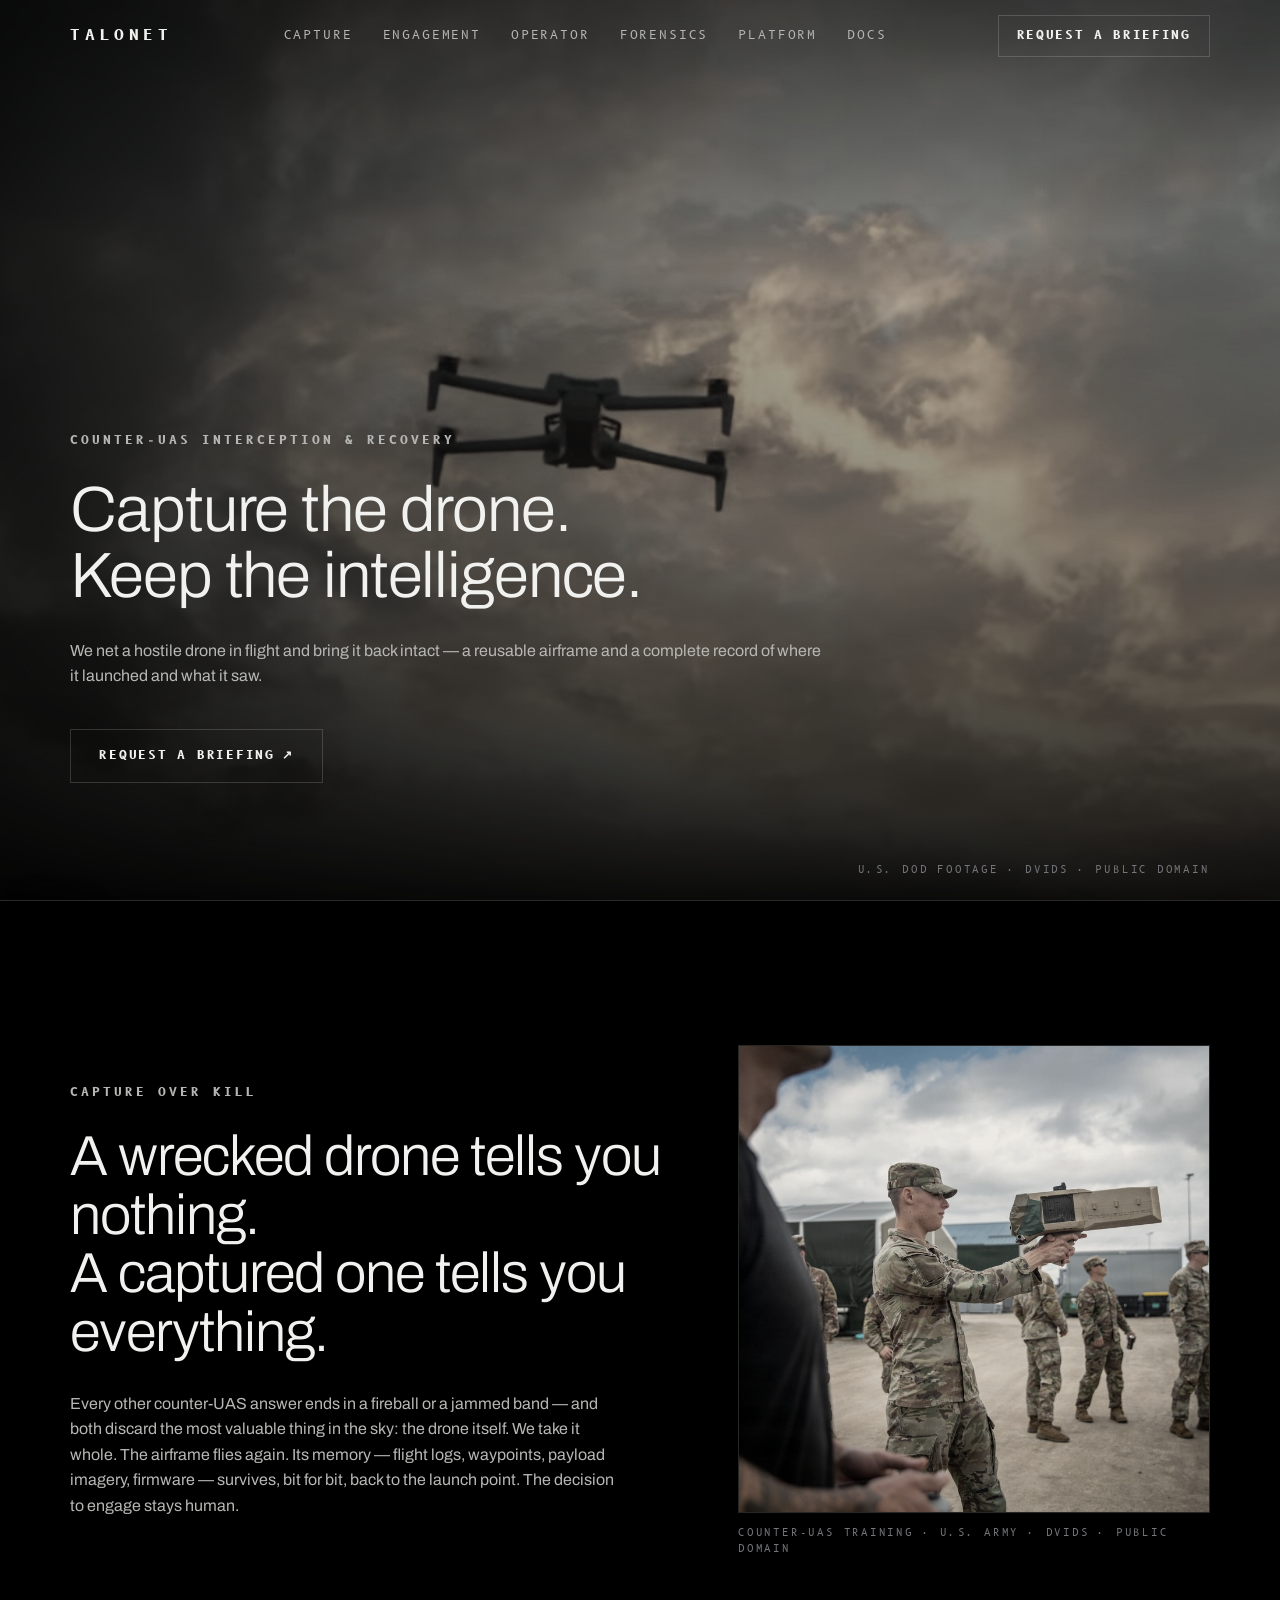
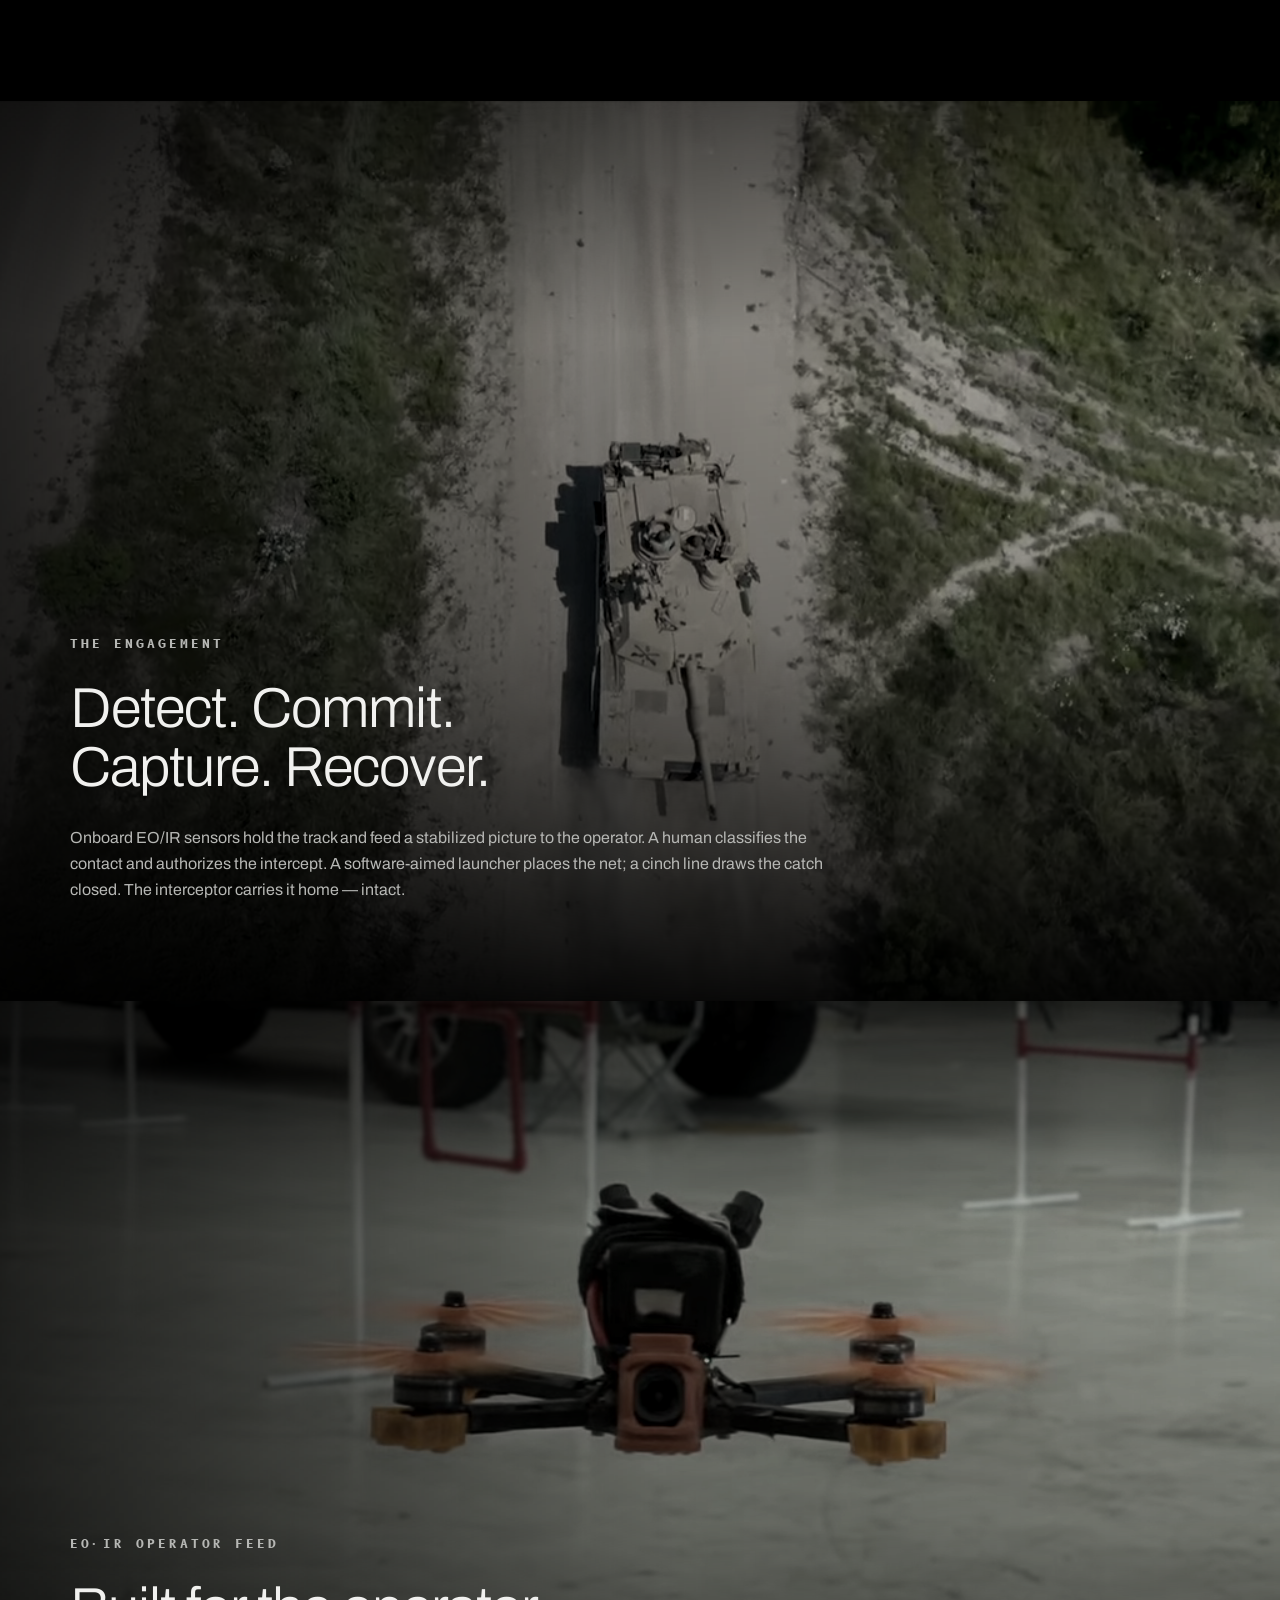
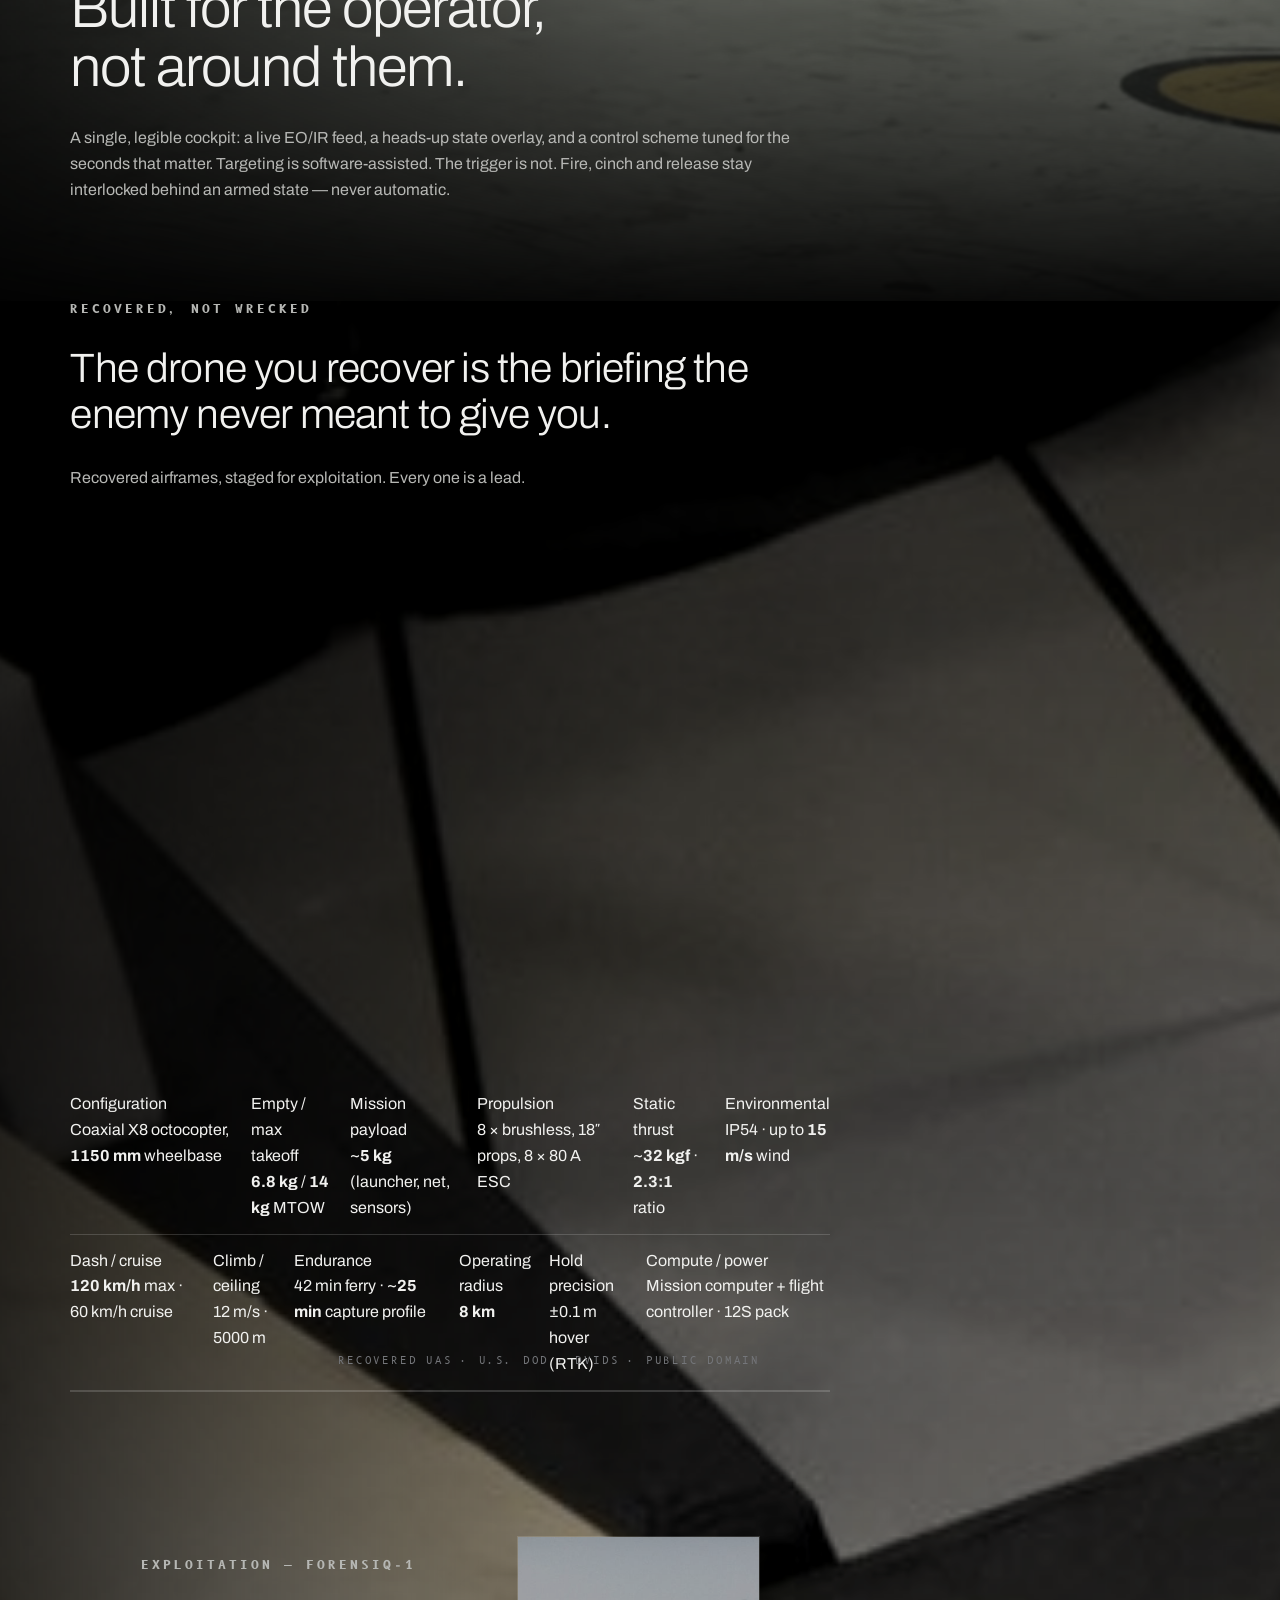
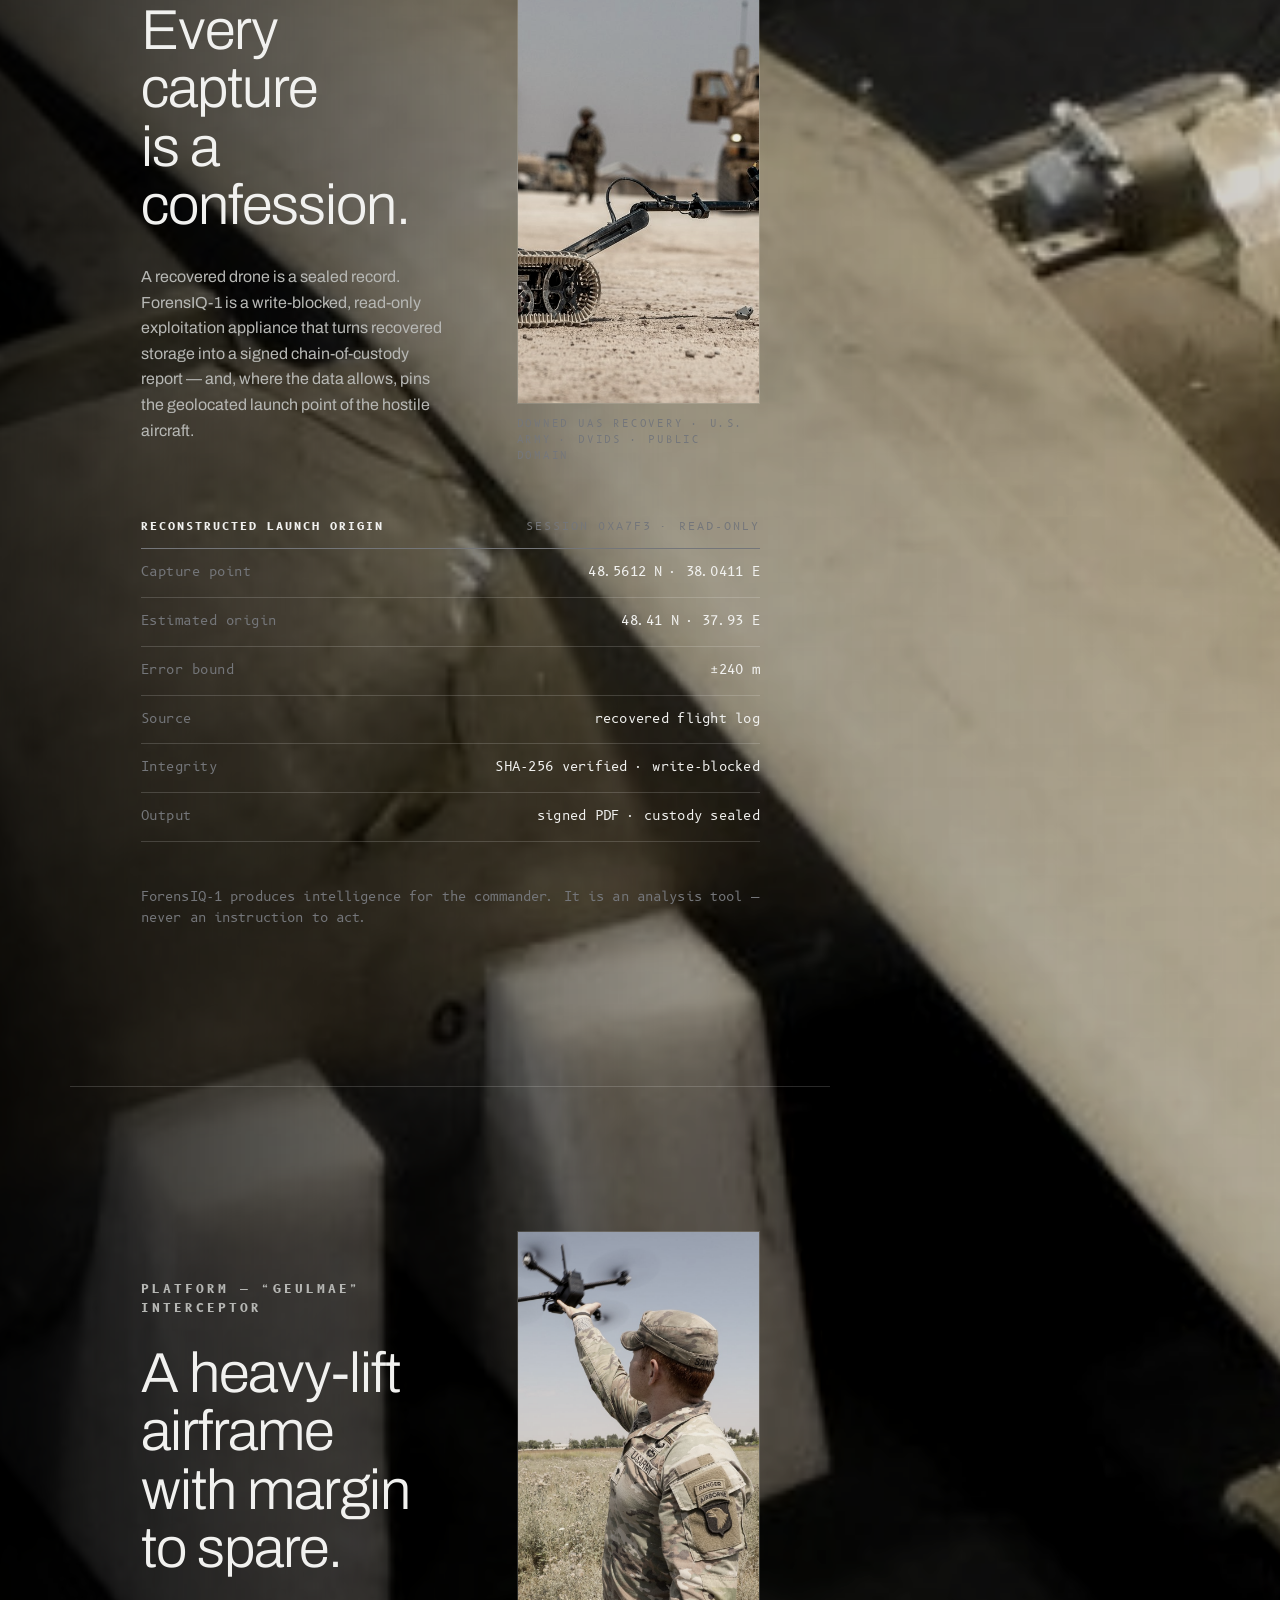
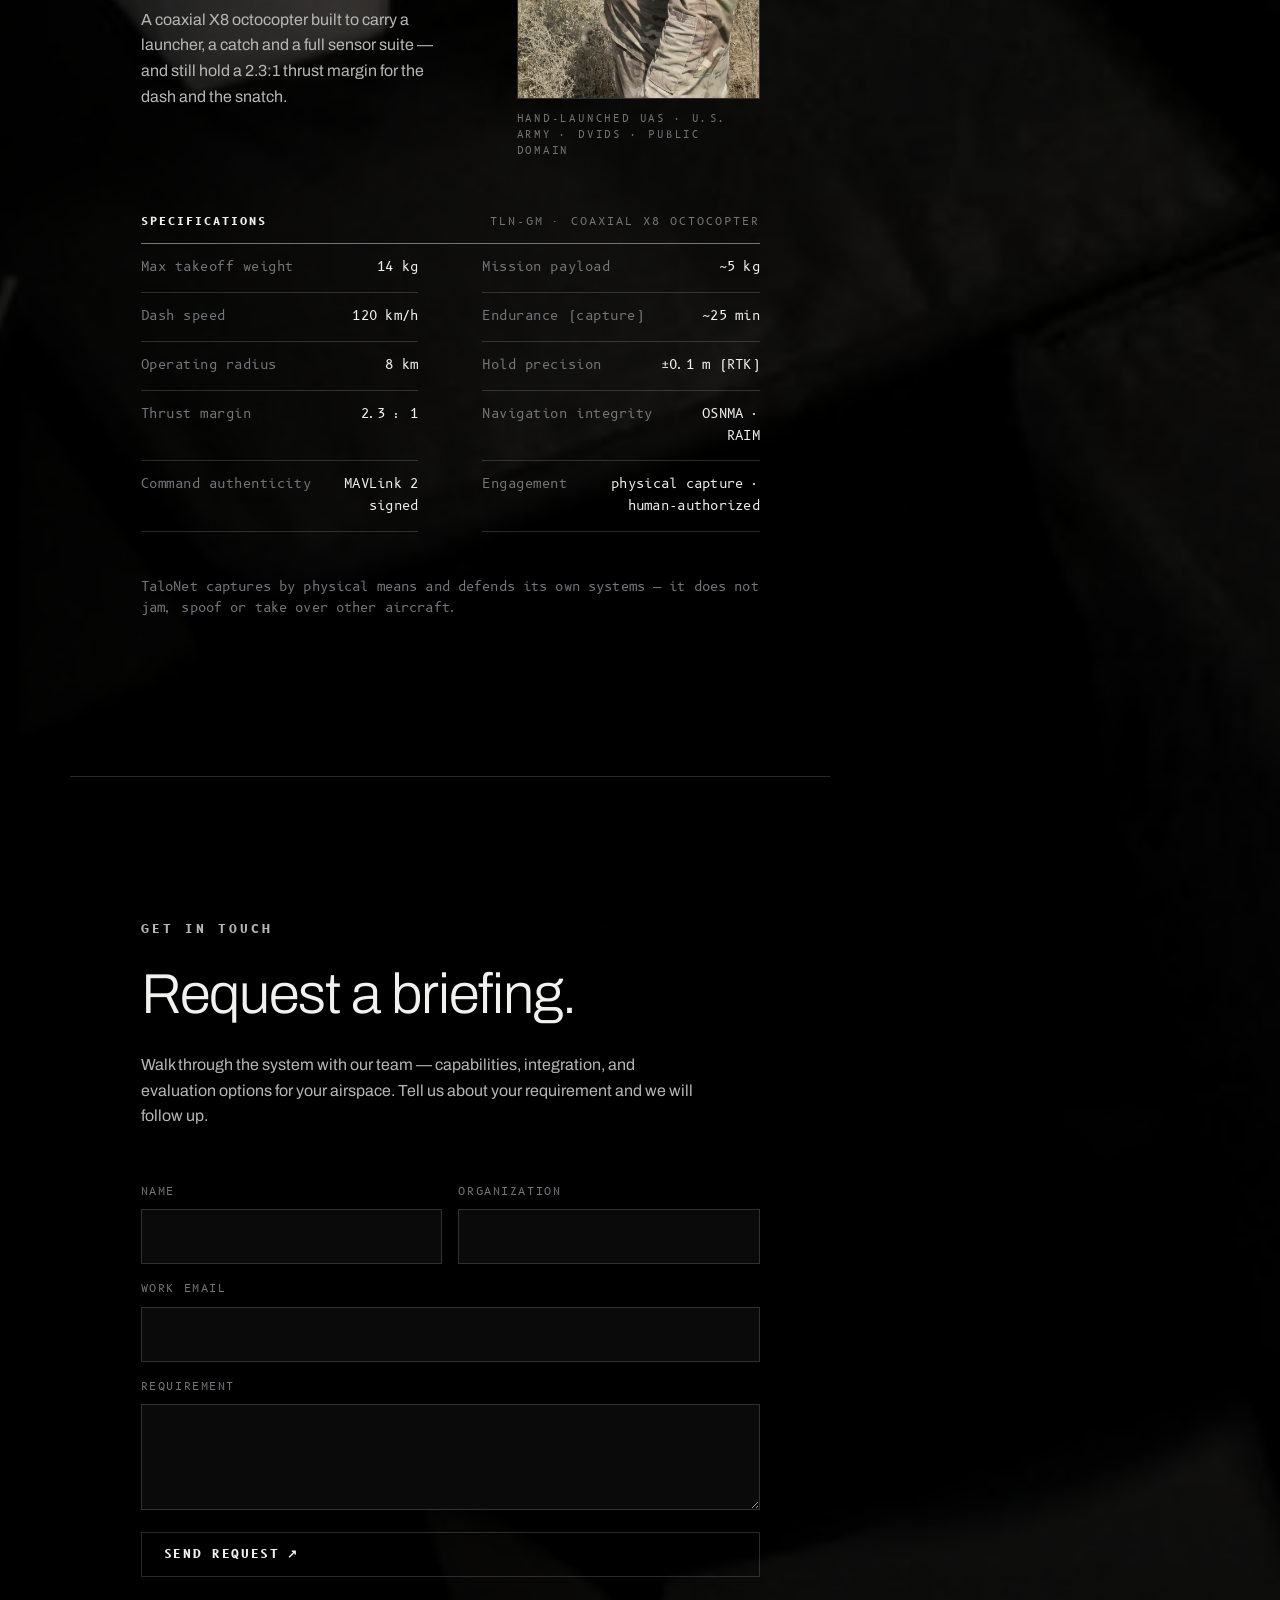
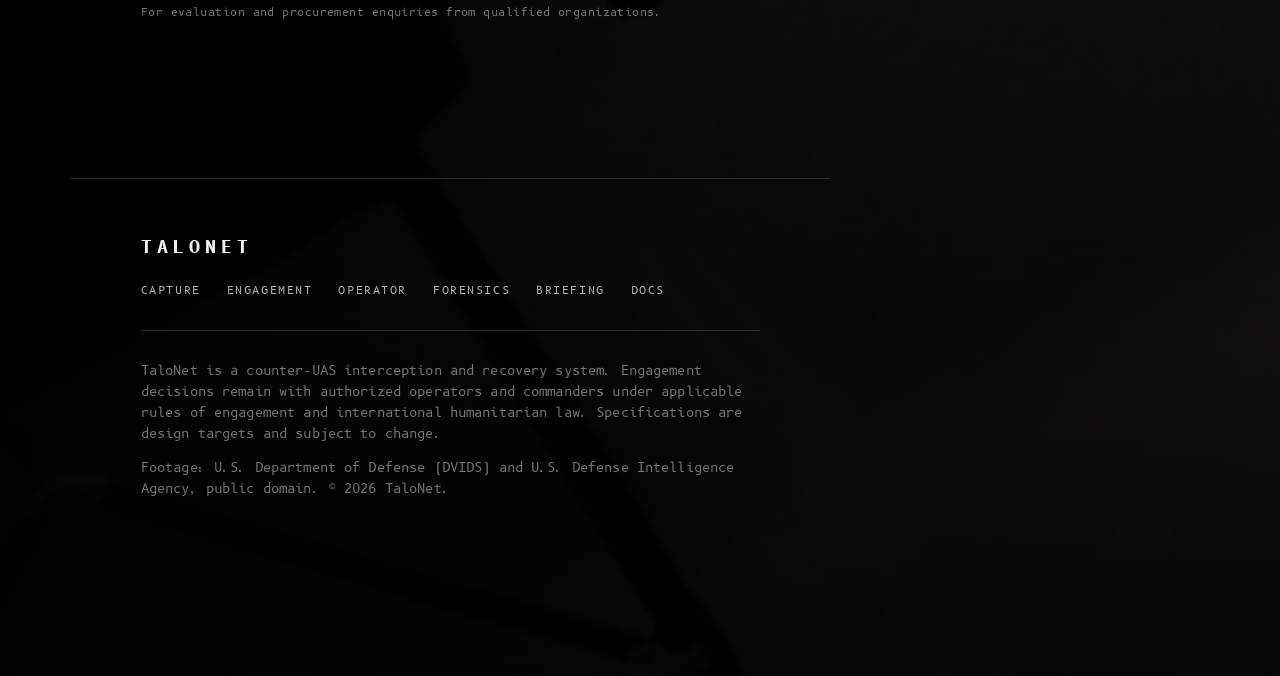
==== commit cf65e11b: "Merge remote-tracking branch 'origin/devin/1781436185-talonet-planning-docs' into claude/talonet-cin" ====
--- a/landing/index.html
+++ b/landing/index.html
@@ -4,156 +4,110 @@
   <meta charset="utf-8" />
   <meta name="viewport" content="width=device-width, initial-scale=1" />
   <title>TaloNet — Capture the drone. Keep the intelligence.</title>
-  <meta name="description" content="TaloNet is a counter-UAS interceptor that nets hostile drones in flight and brings them back intact — a reusable airframe and a complete forensic record of where it launched. Capture over kill." />
-  <meta name="theme-color" content="#0b0c0e" />
+  <meta name="description" content="TaloNet is a counter-UAS interceptor that nets hostile drones in flight and recovers them intact — a reusable airframe and a complete forensic record of where they launched. Capture over kill." />
+  <meta name="theme-color" content="#000000" />
   <meta property="og:title" content="TaloNet — Capture the drone. Keep the intelligence." />
-  <meta property="og:description" content="We don't blow drones out of the sky. We take them whole — reusable airframe, recoverable intelligence, geolocated launch point." />
+  <meta property="og:description" content="We do not blow drones out of the sky. We take them whole — reusable airframe, recoverable intelligence, geolocated launch point." />
   <meta property="og:type" content="website" />
   <meta property="og:image" content="assets/video/hero-poster.jpg" />
-  <link rel="icon" href="data:image/svg+xml,%3Csvg xmlns='http://www.w3.org/2000/svg' viewBox='0 0 24 24'%3E%3Crect width='24' height='24' fill='%230b0c0e'/%3E%3Cg fill='none' stroke='%23c7c7c2' stroke-width='1.5'%3E%3Cpath d='M4 5h16M4 12h16M4 19h16M9 5v14M15 5v14'/%3E%3C/g%3E%3C/svg%3E" />
-  <link rel="preload" href="assets/fonts/b612-400.woff2" as="font" type="font/woff2" crossorigin />
-  <link rel="preload" href="assets/fonts/b612-700.woff2" as="font" type="font/woff2" crossorigin />
+  <link rel="icon" href="data:image/svg+xml,%3Csvg xmlns='http://www.w3.org/2000/svg' viewBox='0 0 24 24'%3E%3Crect width='24' height='24' fill='%23000000'/%3E%3Cg fill='none' stroke='%23e9eaea' stroke-width='1.5'%3E%3Cpath d='M4 5h16M4 12h16M4 19h16M9 5v14M15 5v14'/%3E%3C/g%3E%3C/svg%3E" />
+  <link rel="preload" href="assets/fonts/archivo-var.woff2" as="font" type="font/woff2" crossorigin />
   <link rel="preload" href="assets/fonts/b612mono-400.woff2" as="font" type="font/woff2" crossorigin />
   <link rel="stylesheet" href="styles.css" />
+  <noscript><style>.reveal{opacity:1!important;transform:none!important}</style></noscript>
 </head>
 <body id="top">
 
   <!-- NAV -->
   <header class="nav" id="nav">
-    <div class="wrap nav__inner">
+    <div class="nav__inner">
       <a class="brand" href="#top" aria-label="TaloNet home">TALONET</a>
       <nav class="nav__links" aria-label="Primary">
-        <a href="#why">Capture over kill</a>
+        <a href="#why">Capture</a>
         <a href="#engage">Engagement</a>
-        <a href="#feed">Sensor feed</a>
+        <a href="#feed">Operator</a>
         <a href="#forensics">Forensics</a>
         <a href="#platform">Platform</a>
+        <a href="docs.html">Docs</a>
       </nav>
       <div class="nav__cta">
-        <a class="btn btn--line" href="#contact">Request a briefing</a>
+        <a class="brief" href="#contact">Request a briefing</a>
         <button class="nav__toggle" id="navToggle" aria-label="Menu" aria-expanded="false">
-          <svg width="22" height="22" viewBox="0 0 24 24" fill="none" stroke="currentColor" stroke-width="1.5"><path d="M3 6h18M3 12h18M3 18h18"/></svg>
+          <svg width="24" height="24" viewBox="0 0 24 24" fill="none" stroke="currentColor" stroke-width="1.4"><path d="M3 6h18M3 12h18M3 18h18"/></svg>
         </button>
       </div>
     </div>
   </header>
 
   <!-- HERO -->
-  <section class="hero">
-    <video class="hero__video" autoplay muted loop playsinline preload="metadata" poster="assets/video/hero-poster.jpg">
+  <section class="band band--hero" id="hero">
+    <video class="band__media" autoplay muted loop playsinline preload="metadata" poster="assets/video/hero-poster.jpg">
       <source src="assets/video/hero.webm" type="video/webm" />
       <source src="assets/video/hero.mp4" type="video/mp4" />
     </video>
-    <div class="hero__scrim"></div>
-    <div class="wrap hero__inner">
-      <p class="kicker">Counter-UAS interception &amp; recovery</p>
-      <h1>Don't destroy the drone.<br/>Capture it — and everything it knows.</h1>
-      <p class="hero__sub">
-        We net a hostile drone in flight and bring it back intact — a reusable airframe and a
-        complete record of where it launched and what it saw.
-      </p>
-      <div class="hero__actions">
-        <a class="btn btn--solid" href="#contact">Request a briefing</a>
-        <a class="btn btn--line" href="#why">Why capture beats kill</a>
-      </div>
-    </div>
-    <div class="hero__stats wrap">
-      <div><b>120 km/h</b><span>Intercept dash</span></div>
-      <div><b>8 km</b><span>Operating radius</span></div>
-      <div><b>14 kg</b><span>Max takeoff</span></div>
-      <div><b>Intact</b><span>Airframe recovered, not wrecked</span></div>
-    </div>
-  </section>
-
-  <!-- WHY CAPTURE -->
-  <section class="section" id="why">
-    <div class="wrap">
-      <div class="shead reveal">
-        <p class="label">01 / Capture over kill</p>
-        <div class="lead">
-          <h2>A wrecked drone tells you nothing. A captured one tells you everything.</h2>
-          <p>Every other counter-UAS answer ends in a fireball or a jammed band — and both throw away
-            the most valuable thing in the sky: the drone itself.</p>
-        </div>
-      </div>
-
-      <div class="cols reveal">
-        <article class="col">
-          <h3>The airframe is an asset</h3>
-          <p>A netted drone lands whole — motors, optics and frame intact. Recover it, refly it,
-            or strip it for parts.</p>
-        </article>
-        <article class="col">
-          <h3>The memory is intelligence</h3>
-          <p>Flight logs, waypoints, payload imagery, firmware. A missile vaporises it; capture
-            preserves it, bit for bit, back to the launch point.</p>
-        </article>
-        <article class="col">
-          <h3>The decision stays human</h3>
-          <p>No autonomy decides who gets engaged. An operator classifies the contact and commits
-            from the cockpit. Never automatic.</p>
-        </article>
-      </div>
-    </div>
-  </section>
-
-  <!-- ENGAGEMENT (video band) -->
-  <section class="vband" id="engage">
-    <video class="vband__video" autoplay muted loop playsinline preload="none" poster="assets/video/engage-poster.jpg">
+    <div class="band__scrim"></div>
+    <div class="band__overlay reveal">
+      <p class="eyebrow">Counter-UAS interception &amp; recovery</p>
+      <h1 class="display">Capture the drone.<br/>Keep the intelligence.</h1>
+      <p class="lead">We net a hostile drone in flight and bring it back intact — a reusable airframe and a complete record of where it launched and what it saw.</p>
+      <a class="brief brief--lg" href="#contact">Request a briefing <span aria-hidden="true">&#8599;</span></a>
+    </div>
+    <p class="band__credit">U.S. DoD footage · DVIDS · public domain</p>
+  </section>
+
+  <!-- CAPTURE OVER KILL (statement) -->
+  <section class="statement statement--media" id="why">
+    <div class="statement__inner reveal">
+      <div class="statement__head">
+        <div class="statement__text">
+          <p class="eyebrow">Capture over kill</p>
+          <h2 class="display">A wrecked drone tells you nothing.<br/>A captured one tells you everything.</h2>
+          <p class="lead lead--wide">Every other counter-UAS answer ends in a fireball or a jammed band — and both discard the most valuable thing in the sky: the drone itself. We take it whole. The airframe flies again. Its memory — flight logs, waypoints, payload imagery, firmware — survives, bit for bit, back to the launch point. The decision to engage stays human.</p>
+        </div>
+        <figure class="shot">
+          <img src="assets/counter-uas-operator.jpg" alt="U.S. Army soldiers train with a hand-held counter-UAS device against simulated aerial threats" loading="lazy" />
+          <figcaption>Counter-UAS training &middot; U.S. Army &middot; DVIDS &middot; public domain</figcaption>
+        </figure>
+      </div>
+    </div>
+  </section>
+
+  <!-- ENGAGEMENT (full-bleed video) -->
+  <section class="band" id="engage">
+    <video class="band__media" autoplay muted loop playsinline preload="none" poster="assets/video/engage-poster.jpg">
       <source src="assets/video/engage.webm" type="video/webm" />
       <source src="assets/video/engage.mp4" type="video/mp4" />
     </video>
-    <div class="vband__scrim"></div>
-    <div class="wrap vband__inner">
-      <p class="label">02 / The engagement</p>
-      <h2>Detect. Commit. Capture. Recover.</h2>
-      <ol class="steps">
-        <li><span>01</span><h4>Acquire the track</h4><p>Onboard EO/IR sensors, fused with RTK-grade navigation, hold the target and feed a stabilized picture to the operator.</p></li>
-        <li><span>02</span><h4>Operator commits</h4><p>A human classifies the contact and authorizes the intercept. Arm, fire, cinch and release are interlocked — never automatic.</p></li>
-        <li><span>03</span><h4>Net the target — recover or neutralise</h4><p>One aimed turret, two nets. A <b>recon</b> drone is taken in the close-in capture net and cinched shut, intact. A <b>kamikaze</b> drone gets the large stand-off net from a safe distance — no approach, no contact.</p></li>
-        <li><span>04</span><h4>Home intact, or cut and dropped</h4><p>The captured recon drone rides home for exploitation. The attack drone's tether is severed and the whole catch is jettisoned over a clear area — the interceptor never closes on a live warhead.</p></li>
-      </ol>
-    </div>
-  </section>
-
-  <!-- SENSOR FEED -->
-  <section class="section" id="feed">
-    <div class="wrap">
-      <p class="label reveal">03 / EO·IR sensor feed</p>
-      <div class="feature reveal">
-        <div class="feature__copy">
-          <h2>Built for the operator, not around them.</h2>
-          <p>The ground station is a single, legible cockpit: a live EO/IR feed, a heads-up state
-            overlay, and a control scheme tuned for the seconds that matter. Targeting is
-            software-assisted; the trigger is not.</p>
-          <ul class="list">
-            <li><b>Flight</b> — pitch, roll, yaw and throttle on a low-latency manual loop</li>
-            <li><b>Net aim</b> — pan/tilt the launcher against the tracked target</li>
-            <li><b>Net select</b> — switch between the capture net and the stand-off net</li>
-            <li><b>Interlocks</b> — fire, cinch, cord-cut and release require an armed state</li>
-            <li><b>Recovery</b> — return-to-home and emergency stop always within reach</li>
-          </ul>
-          <div class="keys">
-            <span class="key">WASD attitude</span>
-            <span class="key">IJKL net aim</span>
-            <span class="key">M net select</span>
-            <span class="key">SPACE fire</span>
-            <span class="key">C cinch</span>
-            <span class="key">X cord-cut</span>
-            <span class="key">B e-stop</span>
-          </div>
-        </div>
-        <figure class="feature__media">
-          <video autoplay muted loop playsinline preload="none" poster="assets/video/eofeed-poster.jpg">
-            <source src="assets/video/eofeed.webm" type="video/webm" />
-            <source src="assets/video/eofeed.mp4" type="video/mp4" />
-          </video>
-          <figcaption>Live EO feed with navigation telemetry — bearing, altitude and range to track.</figcaption>
-        </figure>
-      </div>
-    </div>
-  </section>
-
+    <div class="band__scrim"></div>
+    <div class="band__overlay reveal">
+      <p class="eyebrow">The engagement</p>
+      <h2 class="display">Detect. Commit.<br/>Capture. Recover.</h2>
+      <p class="lead">Onboard EO/IR sensors hold the track and feed a stabilized picture to the operator. A human classifies the contact and authorizes the intercept. A software-aimed launcher places the net; a cinch line draws the catch closed. The interceptor carries it home — intact.</p>
+    </div>
+  </section>
+
+  <!-- OPERATOR FEED (full-bleed video) -->
+  <section class="band" id="feed">
+    <video class="band__media" autoplay muted loop playsinline preload="none" poster="assets/video/eofeed-poster.jpg">
+      <source src="assets/video/eofeed.webm" type="video/webm" />
+      <source src="assets/video/eofeed.mp4" type="video/mp4" />
+    </video>
+    <div class="band__scrim"></div>
+    <div class="band__overlay reveal">
+      <p class="eyebrow">EO·IR operator feed</p>
+      <h2 class="display">Built for the operator,<br/>not around them.</h2>
+      <p class="lead">A single, legible cockpit: a live EO/IR feed, a heads-up state overlay, and a control scheme tuned for the seconds that matter. Targeting is software-assisted. The trigger is not. Fire, cinch and release stay interlocked behind an armed state — never automatic.</p>
+    </div>
+  </section>
+
+  <!-- RECOVERED (full-bleed photo) -->
+  <section class="band band--photo">
+    <img class="band__media" src="assets/recovered-drones.jpg" alt="A recovered hostile unmanned aircraft system staged on a display table for technical exploitation" />
+    <div class="band__scrim"></div>
+    <div class="band__overlay reveal">
+      <p class="eyebrow">Recovered, not wrecked</p>
+      <h2 class="display display--quote">The drone you recover is the briefing the enemy never meant to give you.</h2>
+      <p class="lead">Recovered airframes, staged for exploitation. Every one is a lead.</p>
   <!-- PLATFORM (spec) -->
   <section class="band" id="platform">
     <div class="wrap">
@@ -185,91 +139,85 @@
         </div>
       </div>
     </div>
-  </section>
-
-  <!-- FORENSICS -->
-  <section class="section" id="forensics">
-    <div class="wrap">
-      <div class="shead reveal">
-        <p class="label">04 / Exploitation — ForensIQ-1</p>
-        <div class="lead">
-          <h2>Every capture is a confession.</h2>
-          <p>A recovered drone is a sealed record. ForensIQ-1 is a write-blocked, read-only
-            exploitation appliance that turns recovered storage into a chain-of-custody report — and,
-            where the data allows, pins the geolocated launch point of the hostile aircraft.</p>
-        </div>
-      </div>
-
-      <div class="forensic reveal">
-        <div class="readout" aria-label="Forensic readout sample">
-          <div class="readout__bar">FORENSIQ-1 · SESSION 0xA7F3 · READ-ONLY</div>
-<pre class="readout__pre">&gt; mount  /dev/sdb  <b>WRITE-BLOCKED</b>
-&gt; sha256 image.bin
-  9f2c…<b>e41d</b>  <span class="ok">VERIFIED</span>
-&gt; parse flight_log.bin
-  waypoints ............ 214
-  payload frames ....... 1,886
-  comms records ........ 73
-&gt; reconstruct trajectory
-  capture  48.5612 N  38.0411 E
-  <span class="warn">origin   48.4106 N  37.9281 E  ±240 m</span>
-&gt; export report.pdf  <b>SIGNED</b>
-  custody ............. <span class="ok">SEALED</span></pre>
-        </div>
-        <ol class="pipe">
-          <li><span>01</span><h4>Intake</h4><p>Recovered media is logged, photographed and sealed under custody.</p></li>
-          <li><span>02</span><h4>Image &amp; hash</h4><p>Write-blocked copy, SHA-256 verified bit for bit.</p></li>
-          <li><span>03</span><h4>Reconstruct</h4><p>Flight logs parsed into a full trajectory and payload timeline.</p></li>
-          <li><span>04</span><h4>Geolocate</h4><p>Trajectory walked back to an estimated launch origin with error bounds.</p></li>
-          <li><span>05</span><h4>Report</h4><p>Signed PDF and field printout with a complete custody trail.</p></li>
-        </ol>
-      </div>
-      <p class="fine reveal">ForensIQ-1 produces intelligence for the commander. It is an analysis tool — never an instruction to act.</p>
-    </div>
-  </section>
-
-  <!-- PLATFORM -->
-  <section class="section section--alt" id="platform">
-    <div class="wrap">
-      <div class="shead reveal">
-        <p class="label">05 / Platform — &ldquo;Peregrine&rdquo; interceptor</p>
-        <div class="lead">
-          <h2>A heavy-lift airframe with margin to spare.</h2>
-          <p>A coaxial X8 octocopter built to carry a launcher, a catch and a full sensor suite — and
-            still hold a 2.3:1 thrust margin for the dash and the snatch.</p>
-        </div>
-      </div>
-      <div class="spec reveal">
-        <div>
-          <div class="spec__row"><span>Max takeoff</span><b>14 kg MTOW</b></div>
-          <div class="spec__row"><span>Mission payload</span><b>~5 kg</b></div>
-          <div class="spec__row"><span>Dash speed</span><b>120 km/h</b></div>
-        </div>
-        <div>
-          <div class="spec__row"><span>Endurance</span><b>~25 min capture</b></div>
-          <div class="spec__row"><span>Operating radius</span><b>8 km</b></div>
-          <div class="spec__row"><span>Hold precision</span><b>±0.1 m (RTK)</b></div>
-        </div>
-      </div>
-      <p class="fine reveal">Position integrity via OSNMA authentication and RAIM gating; command authenticity via MAVLink 2 signing on every control message. TaloNet captures by physical means and defends its own systems — it does not jam, spoof or take over other aircraft.</p>
+    <p class="band__credit">Recovered UAS · U.S. DoD · DVIDS · public domain</p>
+  </section>
+
+  <!-- FORENSICS (statement + big figure) -->
+  <section class="statement statement--forensics statement--media" id="forensics">
+    <div class="statement__inner reveal">
+      <div class="statement__head">
+        <div class="statement__text">
+          <p class="eyebrow">Exploitation — ForensIQ-1</p>
+          <h2 class="display">Every capture<br/>is a confession.</h2>
+          <p class="lead lead--wide">A recovered drone is a sealed record. ForensIQ-1 is a write-blocked, read-only exploitation appliance that turns recovered storage into a signed chain-of-custody report — and, where the data allows, pins the geolocated launch point of the hostile aircraft.</p>
+        </div>
+        <figure class="shot">
+          <img src="assets/forensic-recovery.jpg" alt="A tracked robot recovers a downed unmanned aircraft system in the field for exploitation" loading="lazy" />
+          <figcaption>Downed UAS recovery &middot; U.S. Army &middot; DVIDS &middot; public domain</figcaption>
+        </figure>
+      </div>
+      <div class="sheet">
+        <div class="sheet__head"><span>Reconstructed launch origin</span><span>Session 0xA7F3 · read-only</span></div>
+        <dl class="spec">
+          <div><dt>Capture point</dt><dd>48.5612 N&ensp;·&ensp;38.0411 E</dd></div>
+          <div><dt>Estimated origin</dt><dd>48.41 N&ensp;·&ensp;37.93 E</dd></div>
+          <div><dt>Error bound</dt><dd>&#177;240 m</dd></div>
+          <div><dt>Source</dt><dd>recovered flight log</dd></div>
+          <div><dt>Integrity</dt><dd>SHA-256 verified · write-blocked</dd></div>
+          <div><dt>Output</dt><dd>signed PDF · custody sealed</dd></div>
+        </dl>
+      </div>
+      <p class="fine">ForensIQ-1 produces intelligence for the commander. It is an analysis tool — never an instruction to act.</p>
+    </div>
+  </section>
+
+  <!-- PLATFORM (big spec figures) -->
+  <section class="statement statement--specs statement--media" id="platform">
+    <div class="statement__inner reveal">
+      <div class="statement__head">
+        <div class="statement__text">
+          <p class="eyebrow">Platform — &ldquo;Geulmae&rdquo; interceptor</p>
+          <h2 class="display">A heavy-lift airframe<br/>with margin to spare.</h2>
+          <p class="lead lead--wide">A coaxial X8 octocopter built to carry a launcher, a catch and a full sensor suite — and still hold a 2.3:1 thrust margin for the dash and the snatch.</p>
+        </div>
+        <figure class="shot">
+          <img src="assets/platform-uas.jpg" alt="A soldier launches a small vertical-takeoff unmanned aircraft system by hand" loading="lazy" />
+          <figcaption>Hand-launched UAS &middot; U.S. Army &middot; DVIDS &middot; public domain</figcaption>
+        </figure>
+      </div>
+      <div class="sheet">
+        <div class="sheet__head"><span>Specifications</span><span>TLN-GM · coaxial X8 octocopter</span></div>
+        <dl class="spec spec--cols">
+          <div><dt>Max takeoff weight</dt><dd>14 kg</dd></div>
+          <div><dt>Mission payload</dt><dd>~5 kg</dd></div>
+          <div><dt>Dash speed</dt><dd>120 km/h</dd></div>
+          <div><dt>Endurance (capture)</dt><dd>~25 min</dd></div>
+          <div><dt>Operating radius</dt><dd>8 km</dd></div>
+          <div><dt>Hold precision</dt><dd>&#177;0.1 m (RTK)</dd></div>
+          <div><dt>Thrust margin</dt><dd>2.3 : 1</dd></div>
+          <div><dt>Navigation integrity</dt><dd>OSNMA · RAIM</dd></div>
+          <div><dt>Command authenticity</dt><dd>MAVLink 2 signed</dd></div>
+          <div><dt>Engagement</dt><dd>physical capture · human-authorized</dd></div>
+        </dl>
+      </div>
+      <p class="fine">TaloNet captures by physical means and defends its own systems — it does not jam, spoof or take over other aircraft.</p>
     </div>
   </section>
 
   <!-- CONTACT -->
-  <section class="section" id="contact">
-    <div class="wrap cta">
-      <div class="cta__copy">
-        <p class="label">Get in touch</p>
-        <h2>Request a briefing.</h2>
-        <p>Walk through the system with our team — capabilities, integration, and evaluation
-          options for your airspace. Tell us about your requirement and we'll follow up.</p>
-      </div>
+  <section class="statement statement--contact" id="contact">
+    <div class="statement__inner reveal">
+      <p class="eyebrow">Get in touch</p>
+      <h2 class="display">Request a briefing.</h2>
+      <p class="lead lead--wide">Walk through the system with our team — capabilities, integration, and evaluation options for your airspace. Tell us about your requirement and we will follow up.</p>
       <form class="form" id="briefForm" novalidate>
-        <div class="field"><label for="f-name">Name</label><input id="f-name" name="name" type="text" autocomplete="name" required /></div>
-        <div class="field"><label for="f-org">Organization</label><input id="f-org" name="org" type="text" autocomplete="organization" required /></div>
+        <div class="form__grid">
+          <div class="field"><label for="f-name">Name</label><input id="f-name" name="name" type="text" autocomplete="name" required /></div>
+          <div class="field"><label for="f-org">Organization</label><input id="f-org" name="org" type="text" autocomplete="organization" required /></div>
+        </div>
         <div class="field"><label for="f-email">Work email</label><input id="f-email" name="email" type="email" autocomplete="email" required /></div>
         <div class="field"><label for="f-msg">Requirement</label><textarea id="f-msg" name="message" rows="3"></textarea></div>
-        <button class="btn btn--solid btn--block" type="submit">Send request</button>
+        <button class="brief brief--submit" type="submit">Send request <span aria-hidden="true">&#8599;</span></button>
         <p class="form__note">For evaluation and procurement enquiries from qualified organizations.</p>
         <div class="form__ok" id="formOk">Request received. Our team will be in touch at the address you provided.</div>
       </form>
@@ -278,20 +226,19 @@
 
   <!-- FOOTER -->
   <footer class="foot">
-    <div class="wrap foot__inner">
+    <div class="foot__inner">
       <a class="brand" href="#top">TALONET</a>
       <nav class="foot__nav" aria-label="Footer">
-        <a href="#why">Capture over kill</a>
+        <a href="#why">Capture</a>
         <a href="#engage">Engagement</a>
-        <a href="#feed">Sensor feed</a>
+        <a href="#feed">Operator</a>
         <a href="#forensics">Forensics</a>
-        <a href="#contact">Contact</a>
+        <a href="#contact">Briefing</a>
+        <a href="docs.html">Docs</a>
       </nav>
     </div>
-    <div class="wrap">
-      <p class="fine">TaloNet is a counter-UAS interception and recovery system. Engagement decisions remain with authorized operators and commanders under applicable rules of engagement and international humanitarian law. Specifications are design targets and subject to change.</p>
-      <p class="fine foot__legal">Footage: U.S. Department of Defense (DVIDS), public domain. © <span id="year"></span> TaloNet.</p>
-    </div>
+    <p class="fine">TaloNet is a counter-UAS interception and recovery system. Engagement decisions remain with authorized operators and commanders under applicable rules of engagement and international humanitarian law. Specifications are design targets and subject to change.</p>
+    <p class="fine foot__legal">Footage: U.S. Department of Defense (DVIDS) and U.S. Defense Intelligence Agency, public domain. &copy; <span id="year"></span> TaloNet.</p>
   </footer>
 
   <script src="script.js"></script>
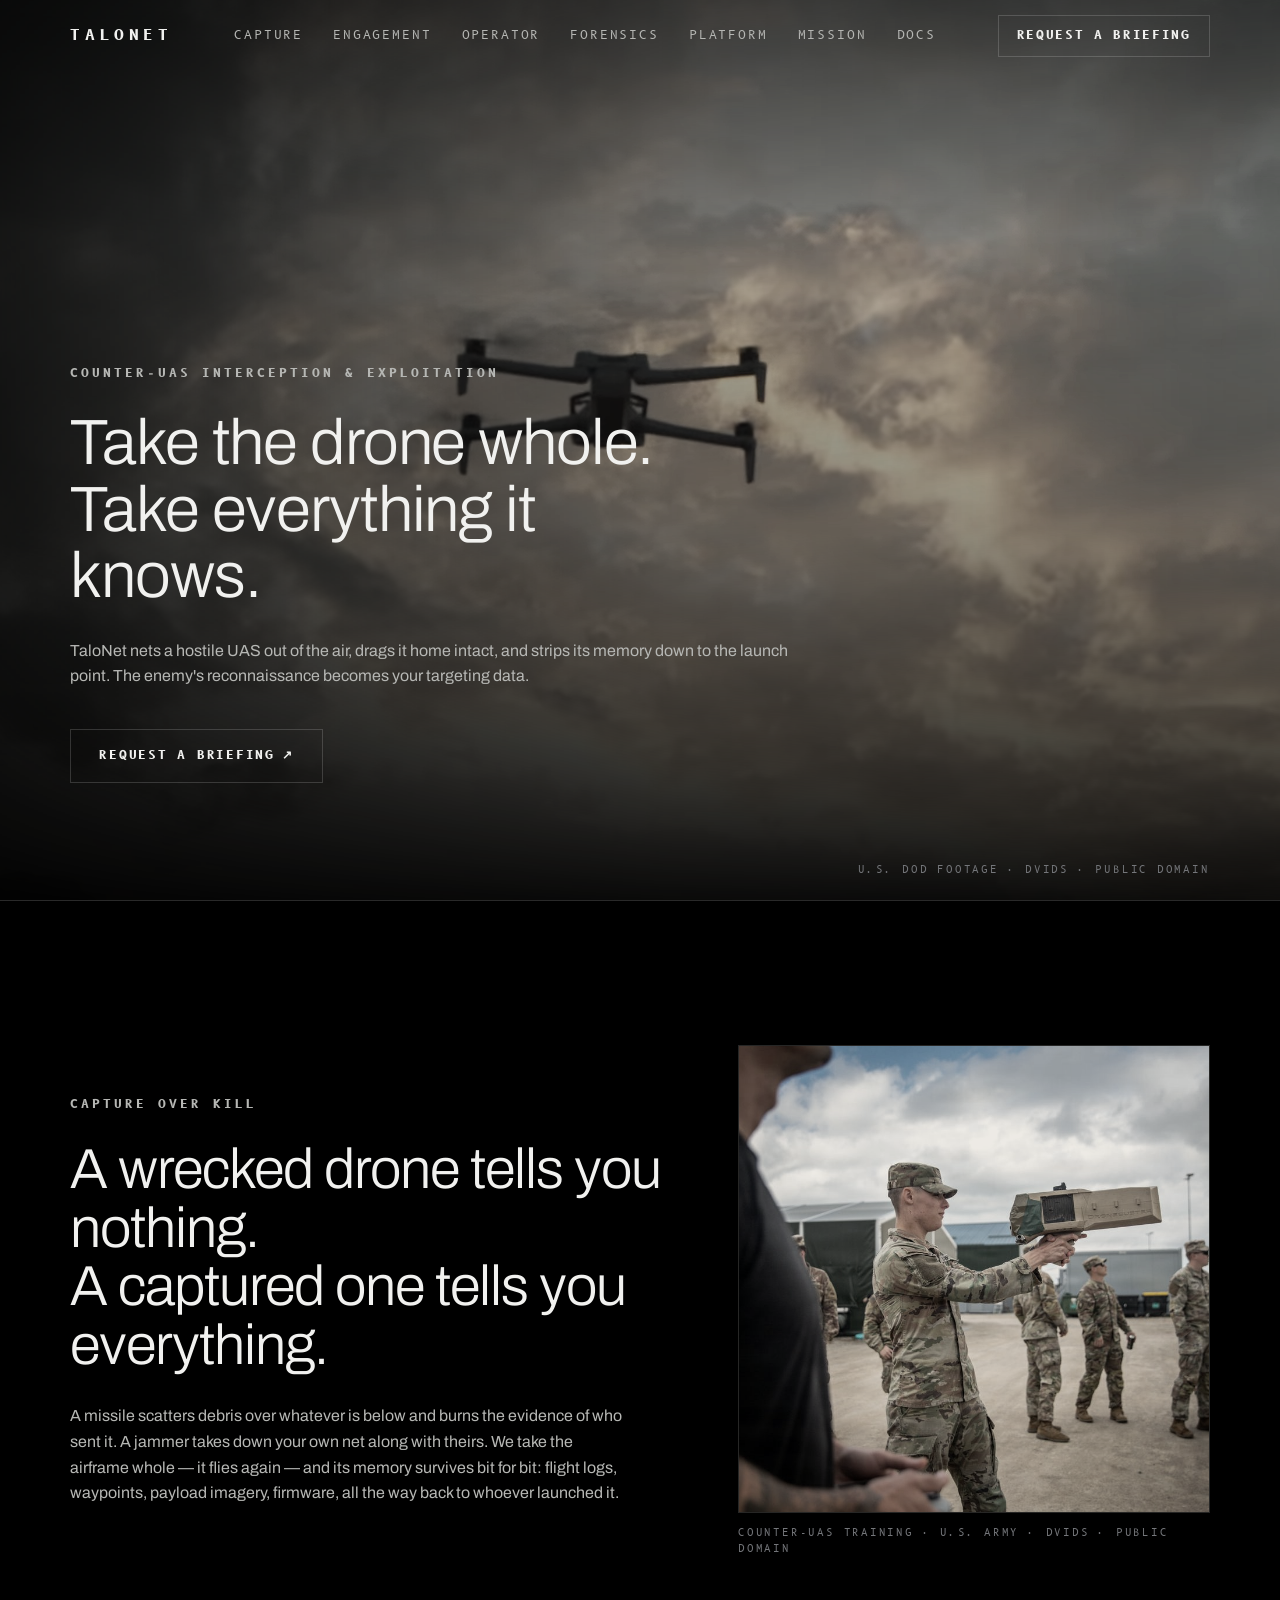
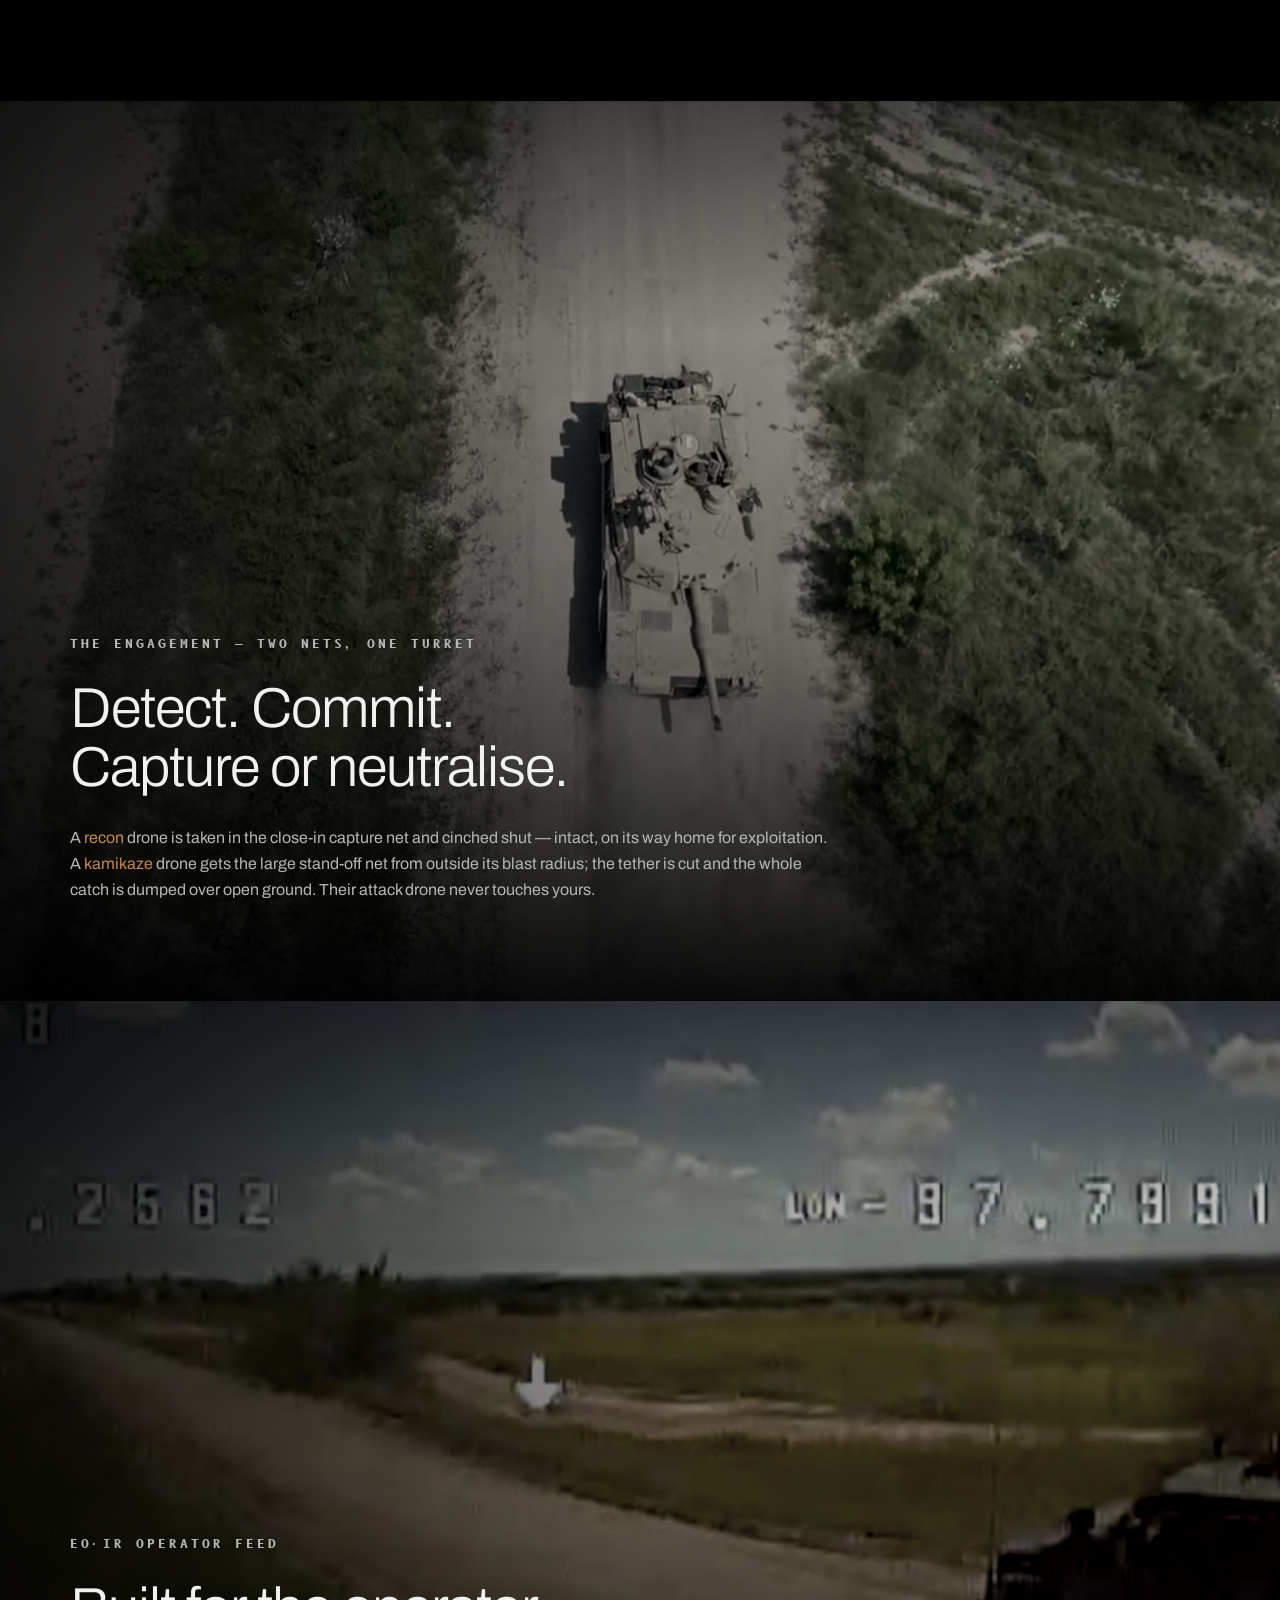
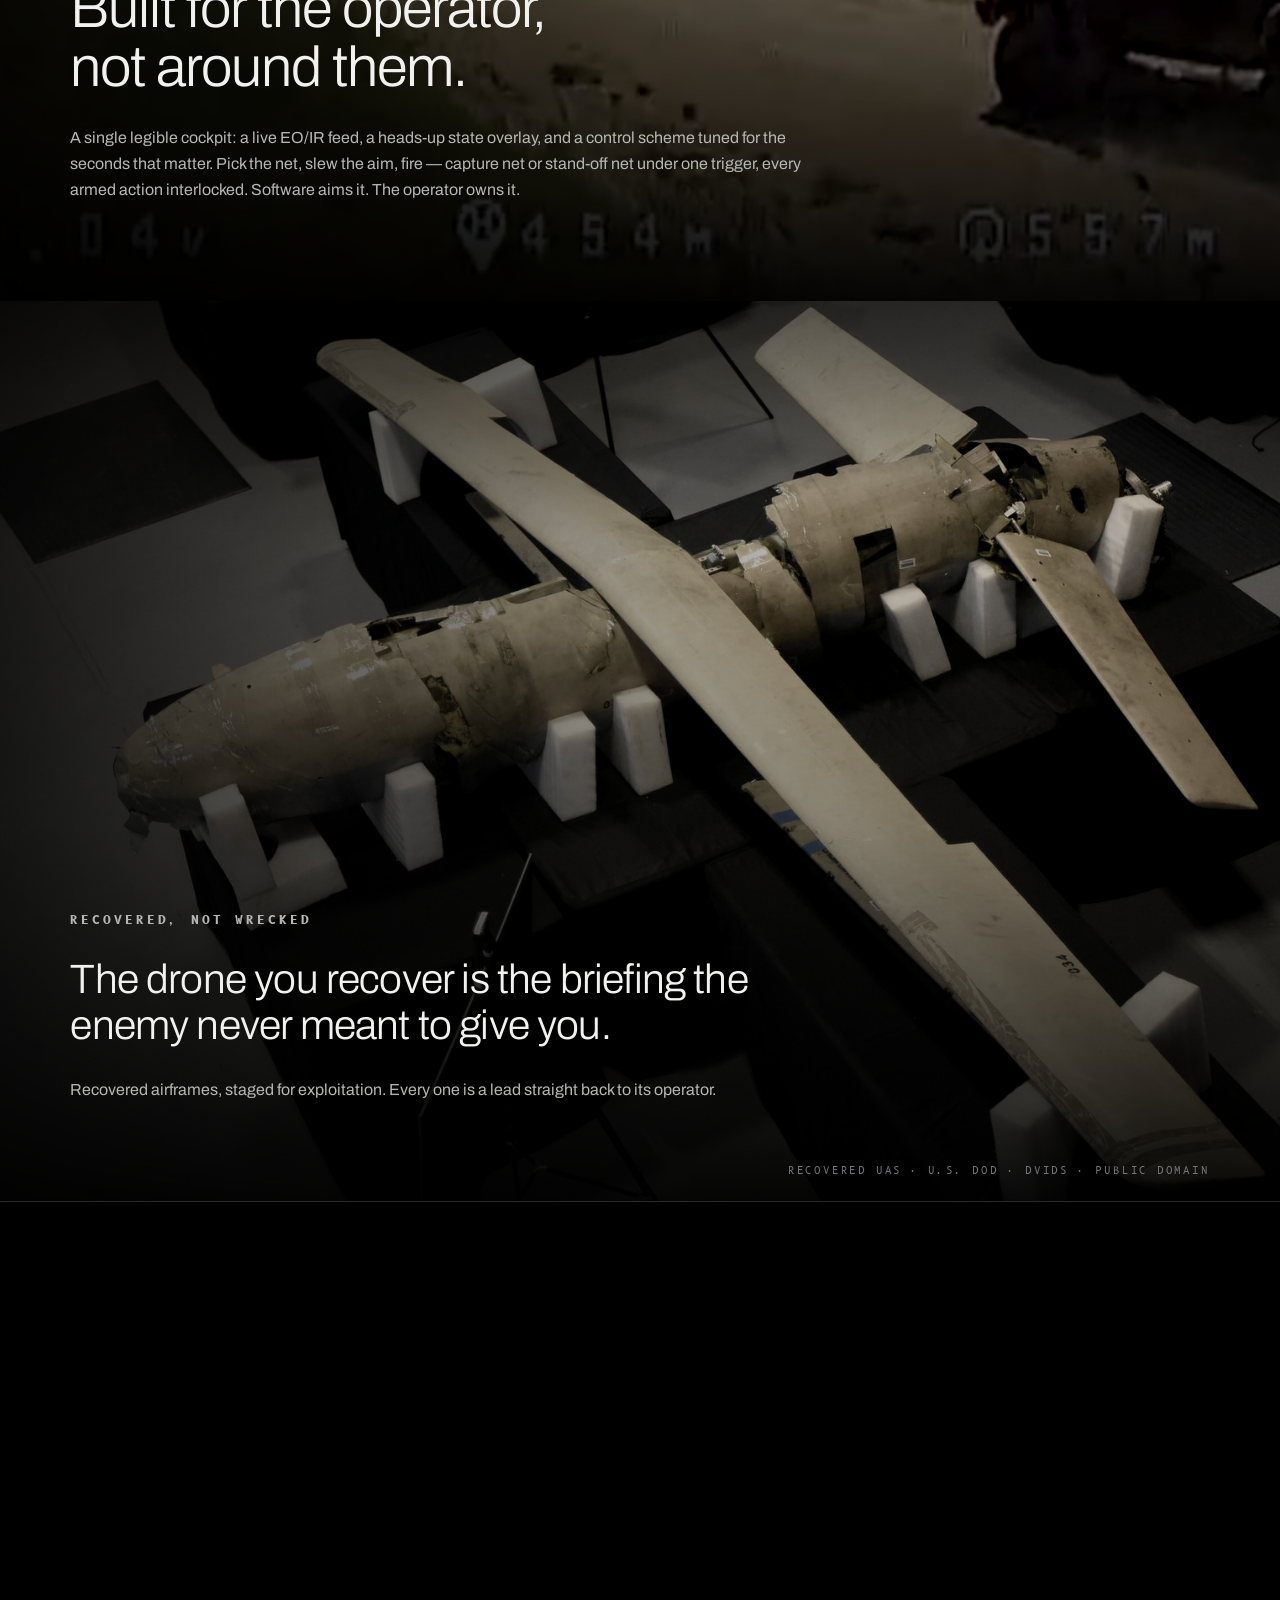
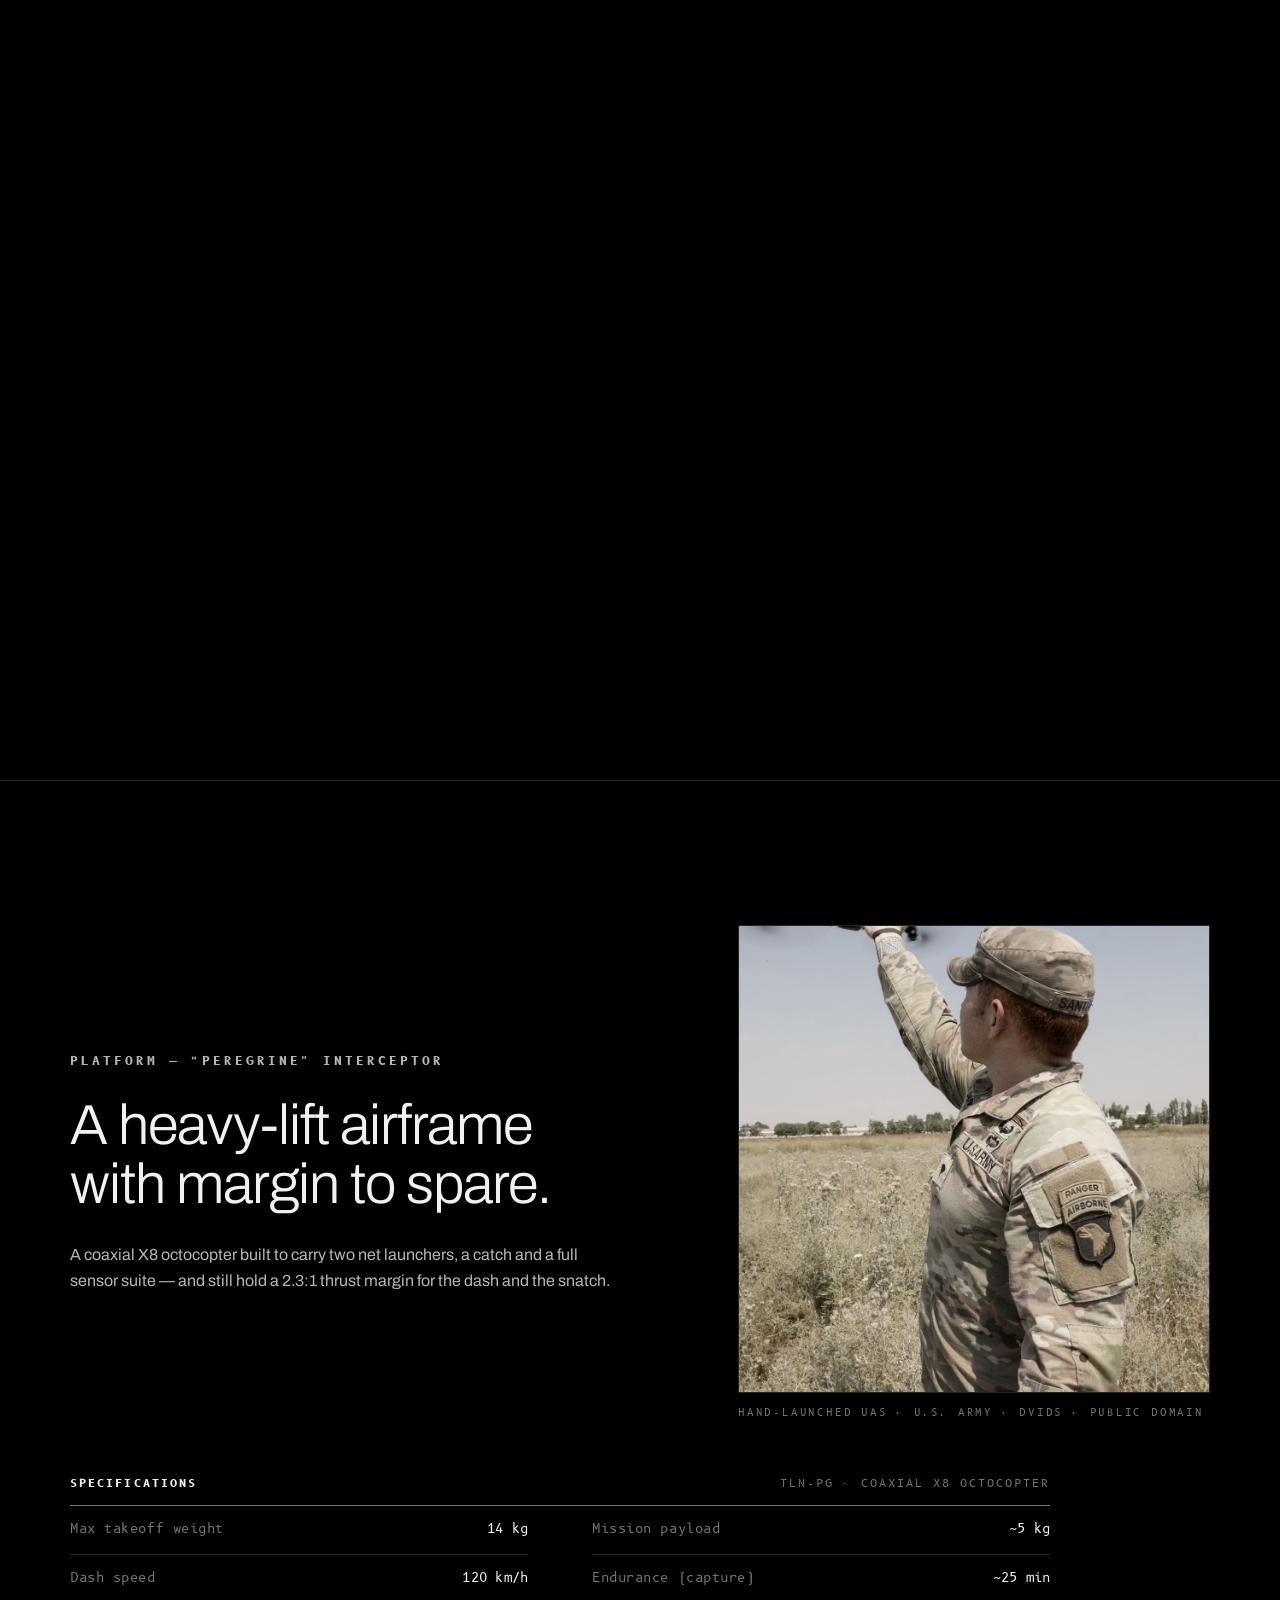
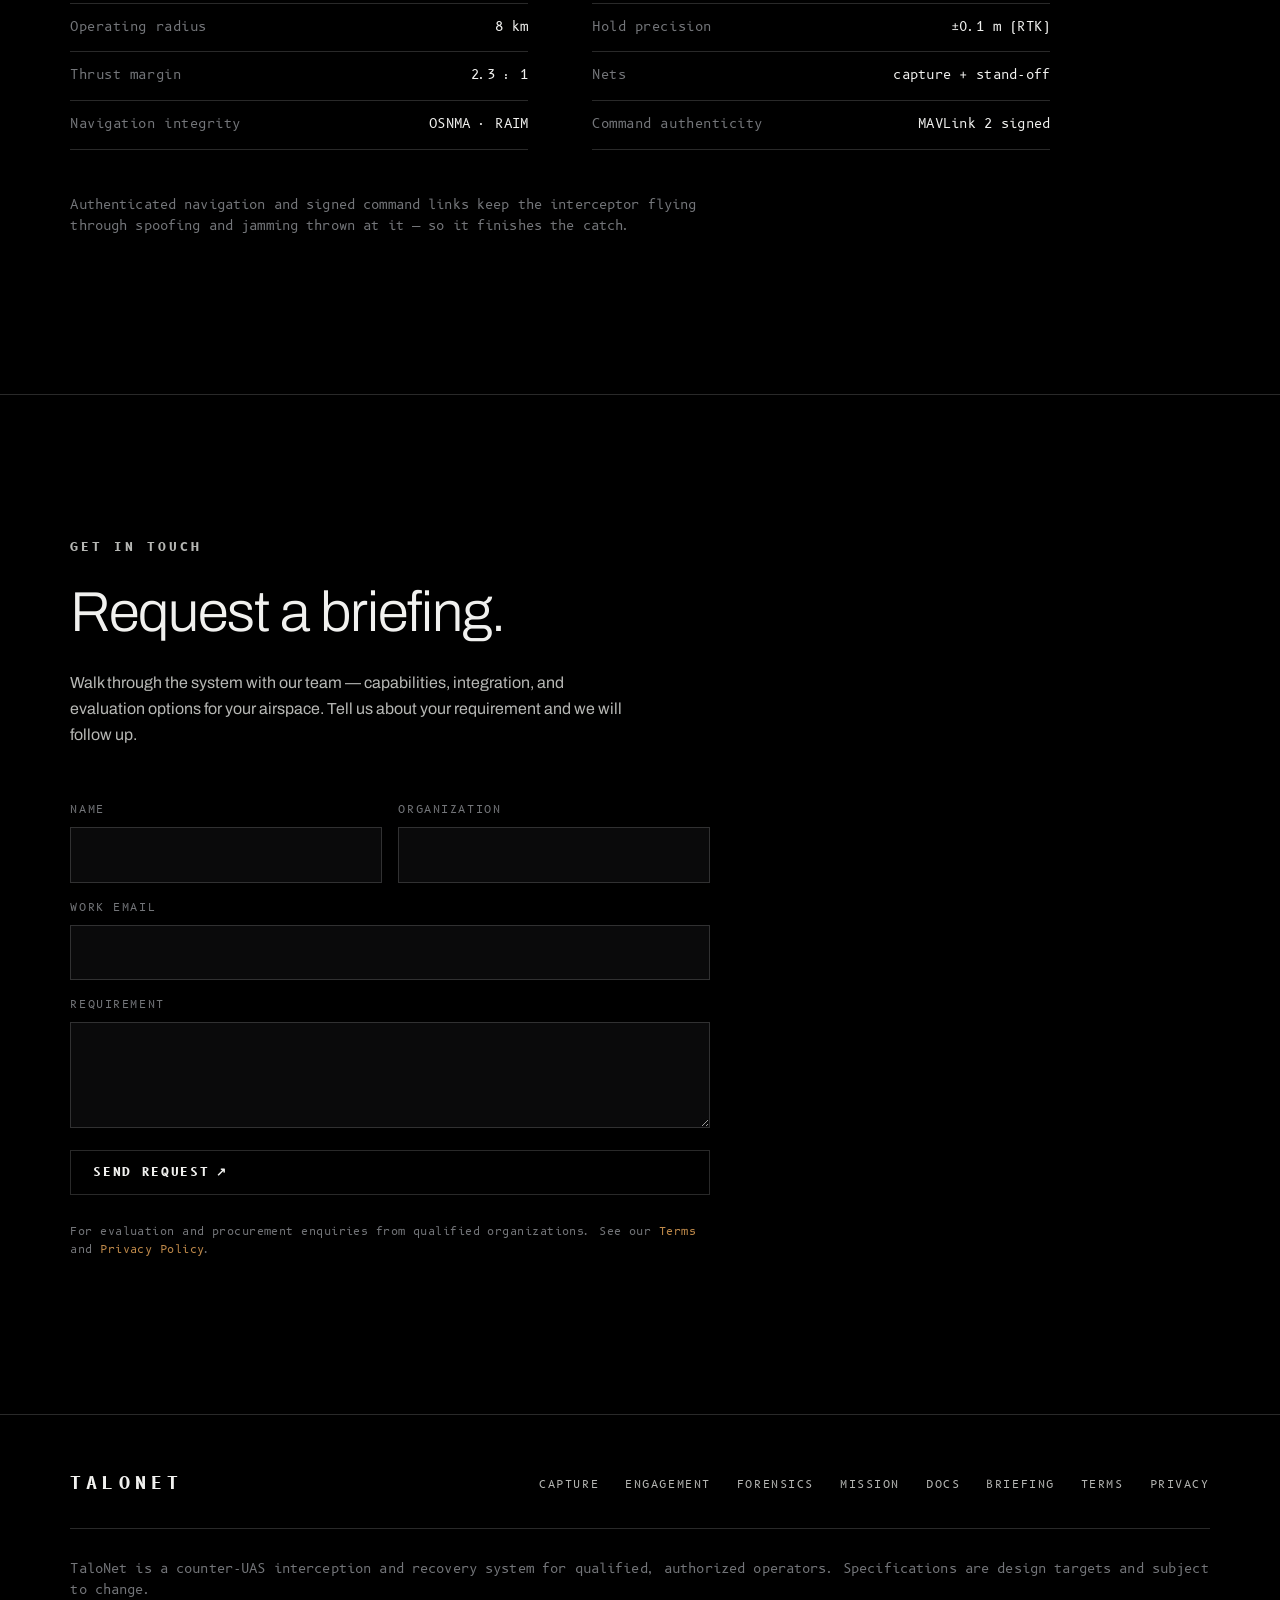
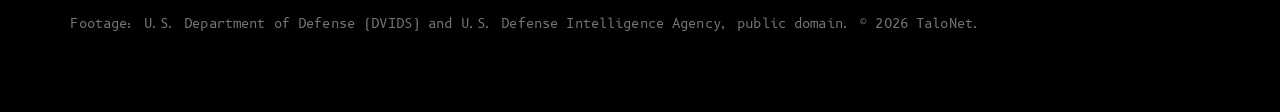
==== commit 2177792c: "landing: ruthless front-of-house, ethics moved to Terms; new Mission/Contact/Terms/Privacy pages Ref" ====
--- a/landing/index.html
+++ b/landing/index.html
@@ -3,11 +3,11 @@
 <head>
   <meta charset="utf-8" />
   <meta name="viewport" content="width=device-width, initial-scale=1" />
-  <title>TaloNet — Capture the drone. Keep the intelligence.</title>
-  <meta name="description" content="TaloNet is a counter-UAS interceptor that nets hostile drones in flight and recovers them intact — a reusable airframe and a complete forensic record of where they launched. Capture over kill." />
+  <title>TaloNet — Take the drone. Take everything it knows.</title>
+  <meta name="description" content="TaloNet nets a hostile drone out of the air intact, drags it home, and strips its memory to the launch point. Their reconnaissance becomes your targeting data. Counter-UAS interception & exploitation." />
   <meta name="theme-color" content="#000000" />
-  <meta property="og:title" content="TaloNet — Capture the drone. Keep the intelligence." />
-  <meta property="og:description" content="We do not blow drones out of the sky. We take them whole — reusable airframe, recoverable intelligence, geolocated launch point." />
+  <meta property="og:title" content="TaloNet — Take the drone. Take everything it knows." />
+  <meta property="og:description" content="We don't blow drones out of the sky. We take them whole — reusable airframe, recoverable intelligence, geolocated launch point — and hand the enemy's reconnaissance back to you as targeting data." />
   <meta property="og:type" content="website" />
   <meta property="og:image" content="assets/video/hero-poster.jpg" />
   <link rel="icon" href="data:image/svg+xml,%3Csvg xmlns='http://www.w3.org/2000/svg' viewBox='0 0 24 24'%3E%3Crect width='24' height='24' fill='%23000000'/%3E%3Cg fill='none' stroke='%23e9eaea' stroke-width='1.5'%3E%3Cpath d='M4 5h16M4 12h16M4 19h16M9 5v14M15 5v14'/%3E%3C/g%3E%3C/svg%3E" />
@@ -28,10 +28,11 @@
         <a href="#feed">Operator</a>
         <a href="#forensics">Forensics</a>
         <a href="#platform">Platform</a>
+        <a href="mission.html">Mission</a>
         <a href="docs.html">Docs</a>
       </nav>
       <div class="nav__cta">
-        <a class="brief" href="#contact">Request a briefing</a>
+        <a class="brief" href="contact.html">Request a briefing</a>
         <button class="nav__toggle" id="navToggle" aria-label="Menu" aria-expanded="false">
           <svg width="24" height="24" viewBox="0 0 24 24" fill="none" stroke="currentColor" stroke-width="1.4"><path d="M3 6h18M3 12h18M3 18h18"/></svg>
         </button>
@@ -47,10 +48,10 @@
     </video>
     <div class="band__scrim"></div>
     <div class="band__overlay reveal">
-      <p class="eyebrow">Counter-UAS interception &amp; recovery</p>
-      <h1 class="display">Capture the drone.<br/>Keep the intelligence.</h1>
-      <p class="lead">We net a hostile drone in flight and bring it back intact — a reusable airframe and a complete record of where it launched and what it saw.</p>
-      <a class="brief brief--lg" href="#contact">Request a briefing <span aria-hidden="true">&#8599;</span></a>
+      <p class="eyebrow">Counter-UAS interception &amp; exploitation</p>
+      <h1 class="display">Take the drone whole.<br/>Take everything it knows.</h1>
+      <p class="lead">TaloNet nets a hostile UAS out of the air, drags it home intact, and strips its memory down to the launch point. The enemy's reconnaissance becomes your targeting data.</p>
+      <a class="brief brief--lg" href="contact.html">Request a briefing <span aria-hidden="true">&#8599;</span></a>
     </div>
     <p class="band__credit">U.S. DoD footage · DVIDS · public domain</p>
   </section>
@@ -62,7 +63,7 @@
         <div class="statement__text">
           <p class="eyebrow">Capture over kill</p>
           <h2 class="display">A wrecked drone tells you nothing.<br/>A captured one tells you everything.</h2>
-          <p class="lead lead--wide">Every other counter-UAS answer ends in a fireball or a jammed band — and both discard the most valuable thing in the sky: the drone itself. We take it whole. The airframe flies again. Its memory — flight logs, waypoints, payload imagery, firmware — survives, bit for bit, back to the launch point. The decision to engage stays human.</p>
+          <p class="lead lead--wide">A missile scatters debris over whatever is below and burns the evidence of who sent it. A jammer takes down your own net along with theirs. We take the airframe whole — it flies again — and its memory survives bit for bit: flight logs, waypoints, payload imagery, firmware, all the way back to whoever launched it.</p>
         </div>
         <figure class="shot">
           <img src="assets/counter-uas-operator.jpg" alt="U.S. Army soldiers train with a hand-held counter-UAS device against simulated aerial threats" loading="lazy" />
@@ -80,9 +81,9 @@
     </video>
     <div class="band__scrim"></div>
     <div class="band__overlay reveal">
-      <p class="eyebrow">The engagement</p>
-      <h2 class="display">Detect. Commit.<br/>Capture. Recover.</h2>
-      <p class="lead">Onboard EO/IR sensors hold the track and feed a stabilized picture to the operator. A human classifies the contact and authorizes the intercept. A software-aimed launcher places the net; a cinch line draws the catch closed. The interceptor carries it home — intact.</p>
+      <p class="eyebrow">The engagement — two nets, one turret</p>
+      <h2 class="display">Detect. Commit.<br/>Capture or neutralise.</h2>
+      <p class="lead">A <span class="amber">recon</span> drone is taken in the close-in capture net and cinched shut — intact, on its way home for exploitation. A <span class="amber">kamikaze</span> drone gets the large stand-off net from outside its blast radius; the tether is cut and the whole catch is dumped over open ground. Their attack drone never touches yours.</p>
     </div>
   </section>
 
@@ -96,7 +97,7 @@
     <div class="band__overlay reveal">
       <p class="eyebrow">EO·IR operator feed</p>
       <h2 class="display">Built for the operator,<br/>not around them.</h2>
-      <p class="lead">A single, legible cockpit: a live EO/IR feed, a heads-up state overlay, and a control scheme tuned for the seconds that matter. Targeting is software-assisted. The trigger is not. Fire, cinch and release stay interlocked behind an armed state — never automatic.</p>
+      <p class="lead">A single legible cockpit: a live EO/IR feed, a heads-up state overlay, and a control scheme tuned for the seconds that matter. Pick the net, slew the aim, fire — capture net or stand-off net under one trigger, every armed action interlocked. Software aims it. The operator owns it.</p>
     </div>
   </section>
 
@@ -107,49 +108,19 @@
     <div class="band__overlay reveal">
       <p class="eyebrow">Recovered, not wrecked</p>
       <h2 class="display display--quote">The drone you recover is the briefing the enemy never meant to give you.</h2>
-      <p class="lead">Recovered airframes, staged for exploitation. Every one is a lead.</p>
-  <!-- PLATFORM (spec) -->
-  <section class="band" id="platform">
-    <div class="wrap">
-      <div class="section-head reveal">
-        <p class="eyebrow">The platform — &ldquo;Peregrine&rdquo; interceptor</p>
-        <h2>A heavy-lift airframe with margin to spare.</h2>
-        <p class="lede" style="margin-top:20px">
-          A coaxial X8 octocopter built to carry a launcher, a catch, and a full sensor suite —
-          and still hold a 2.3:1 thrust margin for the dash and the snatch.
-        </p>
-      </div>
-
-      <div class="spec spec-grid reveal">
-        <div>
-          <div class="spec__row"><div class="spec__k">Configuration</div><div class="spec__v">Coaxial X8 octocopter, <b>1150 mm</b> wheelbase</div></div>
-          <div class="spec__row"><div class="spec__k">Empty / max takeoff</div><div class="spec__v"><b>6.8 kg</b> / <b>14 kg</b> MTOW</div></div>
-          <div class="spec__row"><div class="spec__k">Mission payload</div><div class="spec__v">~<b>5 kg</b> (launcher, net, sensors)</div></div>
-          <div class="spec__row"><div class="spec__k">Propulsion</div><div class="spec__v">8 × brushless, 18&Prime; props, 8 × 80 A ESC</div></div>
-          <div class="spec__row"><div class="spec__k">Static thrust</div><div class="spec__v">~<b>32 kgf</b> &middot; <b>2.3:1</b> ratio</div></div>
-          <div class="spec__row"><div class="spec__k">Environmental</div><div class="spec__v">IP54 &middot; up to <b>15 m/s</b> wind</div></div>
-        </div>
-        <div>
-          <div class="spec__row"><div class="spec__k">Dash / cruise</div><div class="spec__v"><b>120 km/h</b> max &middot; 60 km/h cruise</div></div>
-          <div class="spec__row"><div class="spec__k">Climb / ceiling</div><div class="spec__v">12 m/s &middot; 5000 m</div></div>
-          <div class="spec__row"><div class="spec__k">Endurance</div><div class="spec__v">42 min ferry &middot; ~<b>25 min</b> capture profile</div></div>
-          <div class="spec__row"><div class="spec__k">Operating radius</div><div class="spec__v"><b>8 km</b></div></div>
-          <div class="spec__row"><div class="spec__k">Hold precision</div><div class="spec__v">±0.1 m hover (RTK)</div></div>
-          <div class="spec__row"><div class="spec__k">Compute / power</div><div class="spec__v">Mission computer + flight controller &middot; 12S pack</div></div>
-        </div>
-      </div>
+      <p class="lead">Recovered airframes, staged for exploitation. Every one is a lead straight back to its operator.</p>
     </div>
     <p class="band__credit">Recovered UAS · U.S. DoD · DVIDS · public domain</p>
   </section>
 
-  <!-- FORENSICS (statement + big figure) -->
+  <!-- FORENSICS (statement + datasheet) -->
   <section class="statement statement--forensics statement--media" id="forensics">
     <div class="statement__inner reveal">
       <div class="statement__head">
         <div class="statement__text">
           <p class="eyebrow">Exploitation — ForensIQ-1</p>
           <h2 class="display">Every capture<br/>is a confession.</h2>
-          <p class="lead lead--wide">A recovered drone is a sealed record. ForensIQ-1 is a write-blocked, read-only exploitation appliance that turns recovered storage into a signed chain-of-custody report — and, where the data allows, pins the geolocated launch point of the hostile aircraft.</p>
+          <p class="lead lead--wide">A captured drone is a sealed record. ForensIQ-1 is a write-blocked exploitation appliance that turns its storage into a geolocated launch point, an operating-radius ring drawn around the enemy's base, the planned route to its next target, and firmware attribution — bit-exact, on a timeline, printed in the field.</p>
         </div>
         <figure class="shot">
           <img src="assets/forensic-recovery.jpg" alt="A tracked robot recovers a downed unmanned aircraft system in the field for exploitation" loading="lazy" />
@@ -162,12 +133,11 @@
           <div><dt>Capture point</dt><dd>48.5612 N&ensp;·&ensp;38.0411 E</dd></div>
           <div><dt>Estimated origin</dt><dd>48.41 N&ensp;·&ensp;37.93 E</dd></div>
           <div><dt>Error bound</dt><dd>&#177;240 m</dd></div>
-          <div><dt>Source</dt><dd>recovered flight log</dd></div>
+          <div><dt>Next waypoint</dt><dd>recovered from flight plan</dd></div>
           <div><dt>Integrity</dt><dd>SHA-256 verified · write-blocked</dd></div>
           <div><dt>Output</dt><dd>signed PDF · custody sealed</dd></div>
         </dl>
       </div>
-      <p class="fine">ForensIQ-1 produces intelligence for the commander. It is an analysis tool — never an instruction to act.</p>
     </div>
   </section>
 
@@ -176,9 +146,9 @@
     <div class="statement__inner reveal">
       <div class="statement__head">
         <div class="statement__text">
-          <p class="eyebrow">Platform — &ldquo;Geulmae&rdquo; interceptor</p>
+          <p class="eyebrow">Platform — &ldquo;Peregrine&rdquo; interceptor</p>
           <h2 class="display">A heavy-lift airframe<br/>with margin to spare.</h2>
-          <p class="lead lead--wide">A coaxial X8 octocopter built to carry a launcher, a catch and a full sensor suite — and still hold a 2.3:1 thrust margin for the dash and the snatch.</p>
+          <p class="lead lead--wide">A coaxial X8 octocopter built to carry two net launchers, a catch and a full sensor suite — and still hold a 2.3:1 thrust margin for the dash and the snatch.</p>
         </div>
         <figure class="shot">
           <img src="assets/platform-uas.jpg" alt="A soldier launches a small vertical-takeoff unmanned aircraft system by hand" loading="lazy" />
@@ -186,7 +156,7 @@
         </figure>
       </div>
       <div class="sheet">
-        <div class="sheet__head"><span>Specifications</span><span>TLN-GM · coaxial X8 octocopter</span></div>
+        <div class="sheet__head"><span>Specifications</span><span>TLN-PG · coaxial X8 octocopter</span></div>
         <dl class="spec spec--cols">
           <div><dt>Max takeoff weight</dt><dd>14 kg</dd></div>
           <div><dt>Mission payload</dt><dd>~5 kg</dd></div>
@@ -195,12 +165,12 @@
           <div><dt>Operating radius</dt><dd>8 km</dd></div>
           <div><dt>Hold precision</dt><dd>&#177;0.1 m (RTK)</dd></div>
           <div><dt>Thrust margin</dt><dd>2.3 : 1</dd></div>
+          <div><dt>Nets</dt><dd>capture + stand-off</dd></div>
           <div><dt>Navigation integrity</dt><dd>OSNMA · RAIM</dd></div>
           <div><dt>Command authenticity</dt><dd>MAVLink 2 signed</dd></div>
-          <div><dt>Engagement</dt><dd>physical capture · human-authorized</dd></div>
         </dl>
       </div>
-      <p class="fine">TaloNet captures by physical means and defends its own systems — it does not jam, spoof or take over other aircraft.</p>
+      <p class="fine">Authenticated navigation and signed command links keep the interceptor flying through spoofing and jamming thrown at it — so it finishes the catch.</p>
     </div>
   </section>
 
@@ -218,7 +188,7 @@
         <div class="field"><label for="f-email">Work email</label><input id="f-email" name="email" type="email" autocomplete="email" required /></div>
         <div class="field"><label for="f-msg">Requirement</label><textarea id="f-msg" name="message" rows="3"></textarea></div>
         <button class="brief brief--submit" type="submit">Send request <span aria-hidden="true">&#8599;</span></button>
-        <p class="form__note">For evaluation and procurement enquiries from qualified organizations.</p>
+        <p class="form__note">For evaluation and procurement enquiries from qualified organizations. See our <a class="amber" href="terms.html">Terms</a> and <a class="amber" href="privacy.html">Privacy Policy</a>.</p>
         <div class="form__ok" id="formOk">Request received. Our team will be in touch at the address you provided.</div>
       </form>
     </div>
@@ -231,13 +201,15 @@
       <nav class="foot__nav" aria-label="Footer">
         <a href="#why">Capture</a>
         <a href="#engage">Engagement</a>
-        <a href="#feed">Operator</a>
         <a href="#forensics">Forensics</a>
-        <a href="#contact">Briefing</a>
+        <a href="mission.html">Mission</a>
         <a href="docs.html">Docs</a>
+        <a href="contact.html">Briefing</a>
+        <a href="terms.html">Terms</a>
+        <a href="privacy.html">Privacy</a>
       </nav>
     </div>
-    <p class="fine">TaloNet is a counter-UAS interception and recovery system. Engagement decisions remain with authorized operators and commanders under applicable rules of engagement and international humanitarian law. Specifications are design targets and subject to change.</p>
+    <p class="fine">TaloNet is a counter-UAS interception and recovery system for qualified, authorized operators. Specifications are design targets and subject to change.</p>
     <p class="fine foot__legal">Footage: U.S. Department of Defense (DVIDS) and U.S. Defense Intelligence Agency, public domain. &copy; <span id="year"></span> TaloNet.</p>
   </footer>
 
